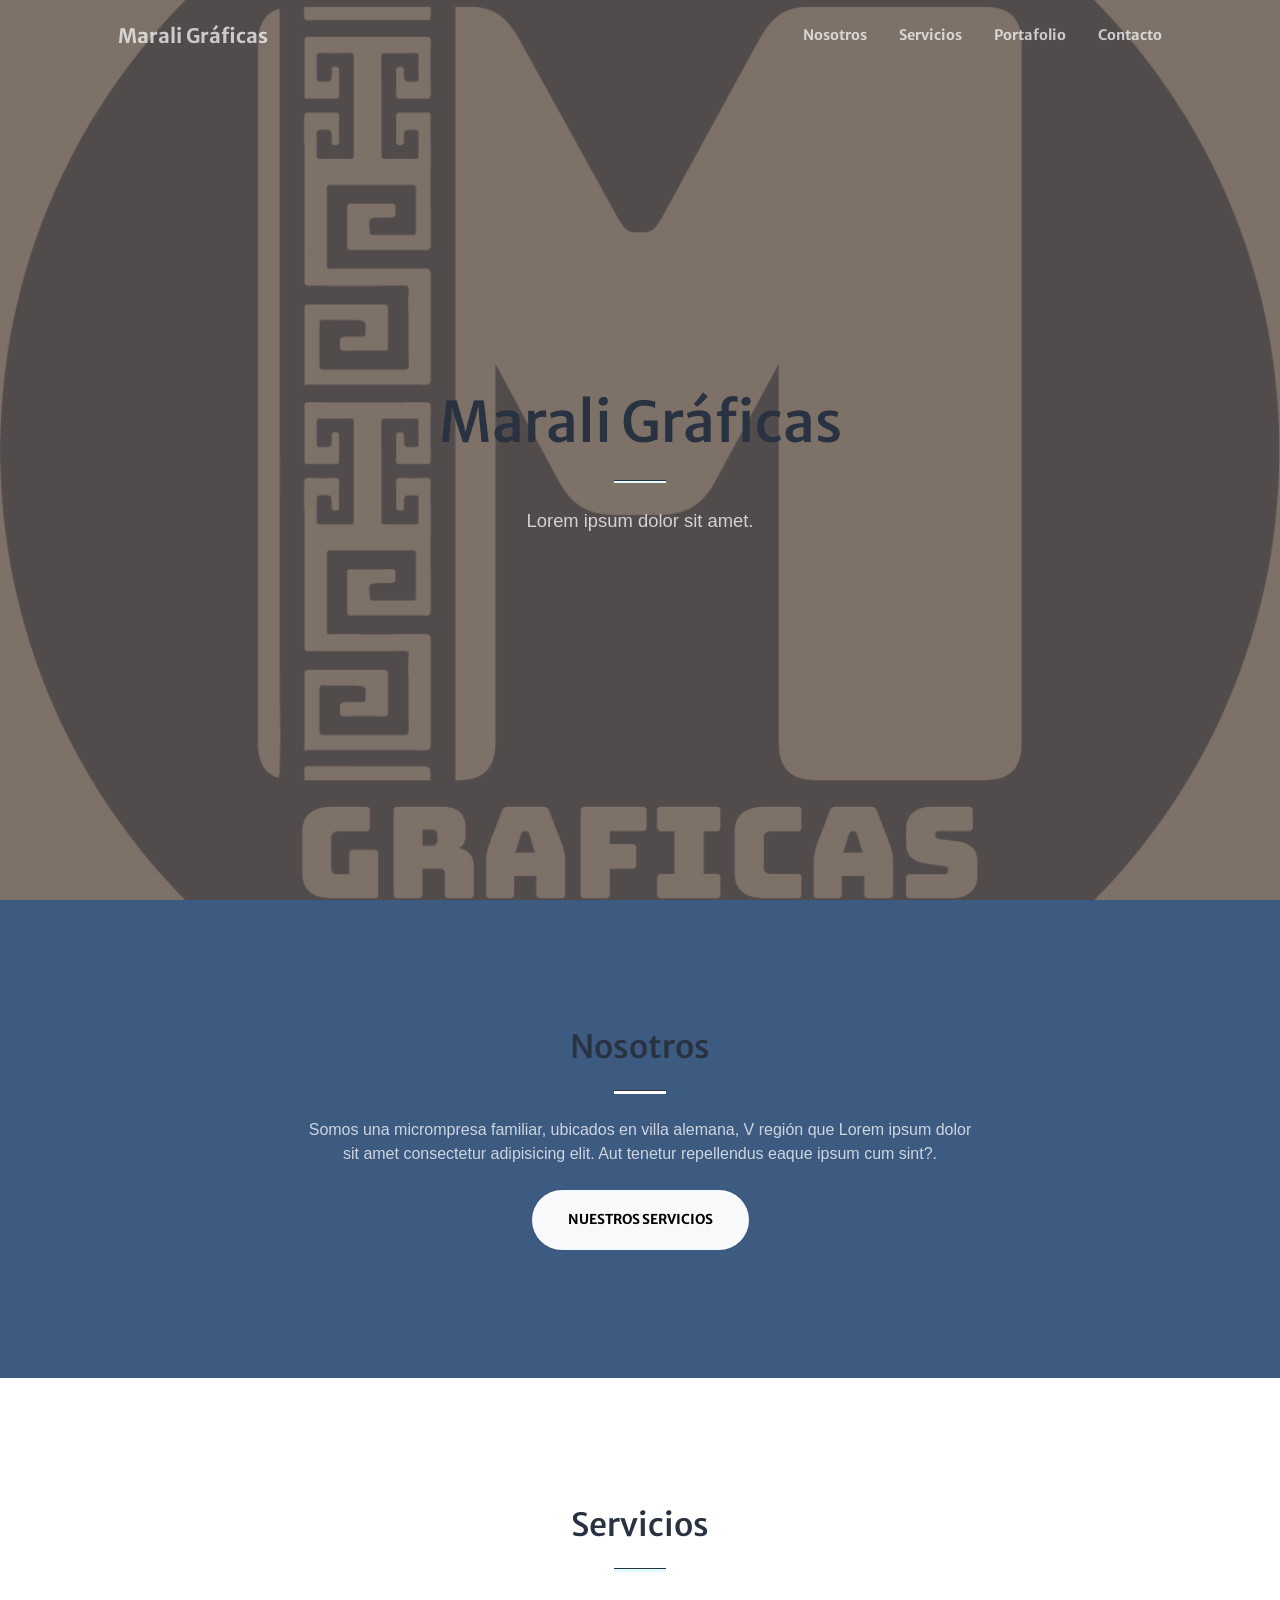
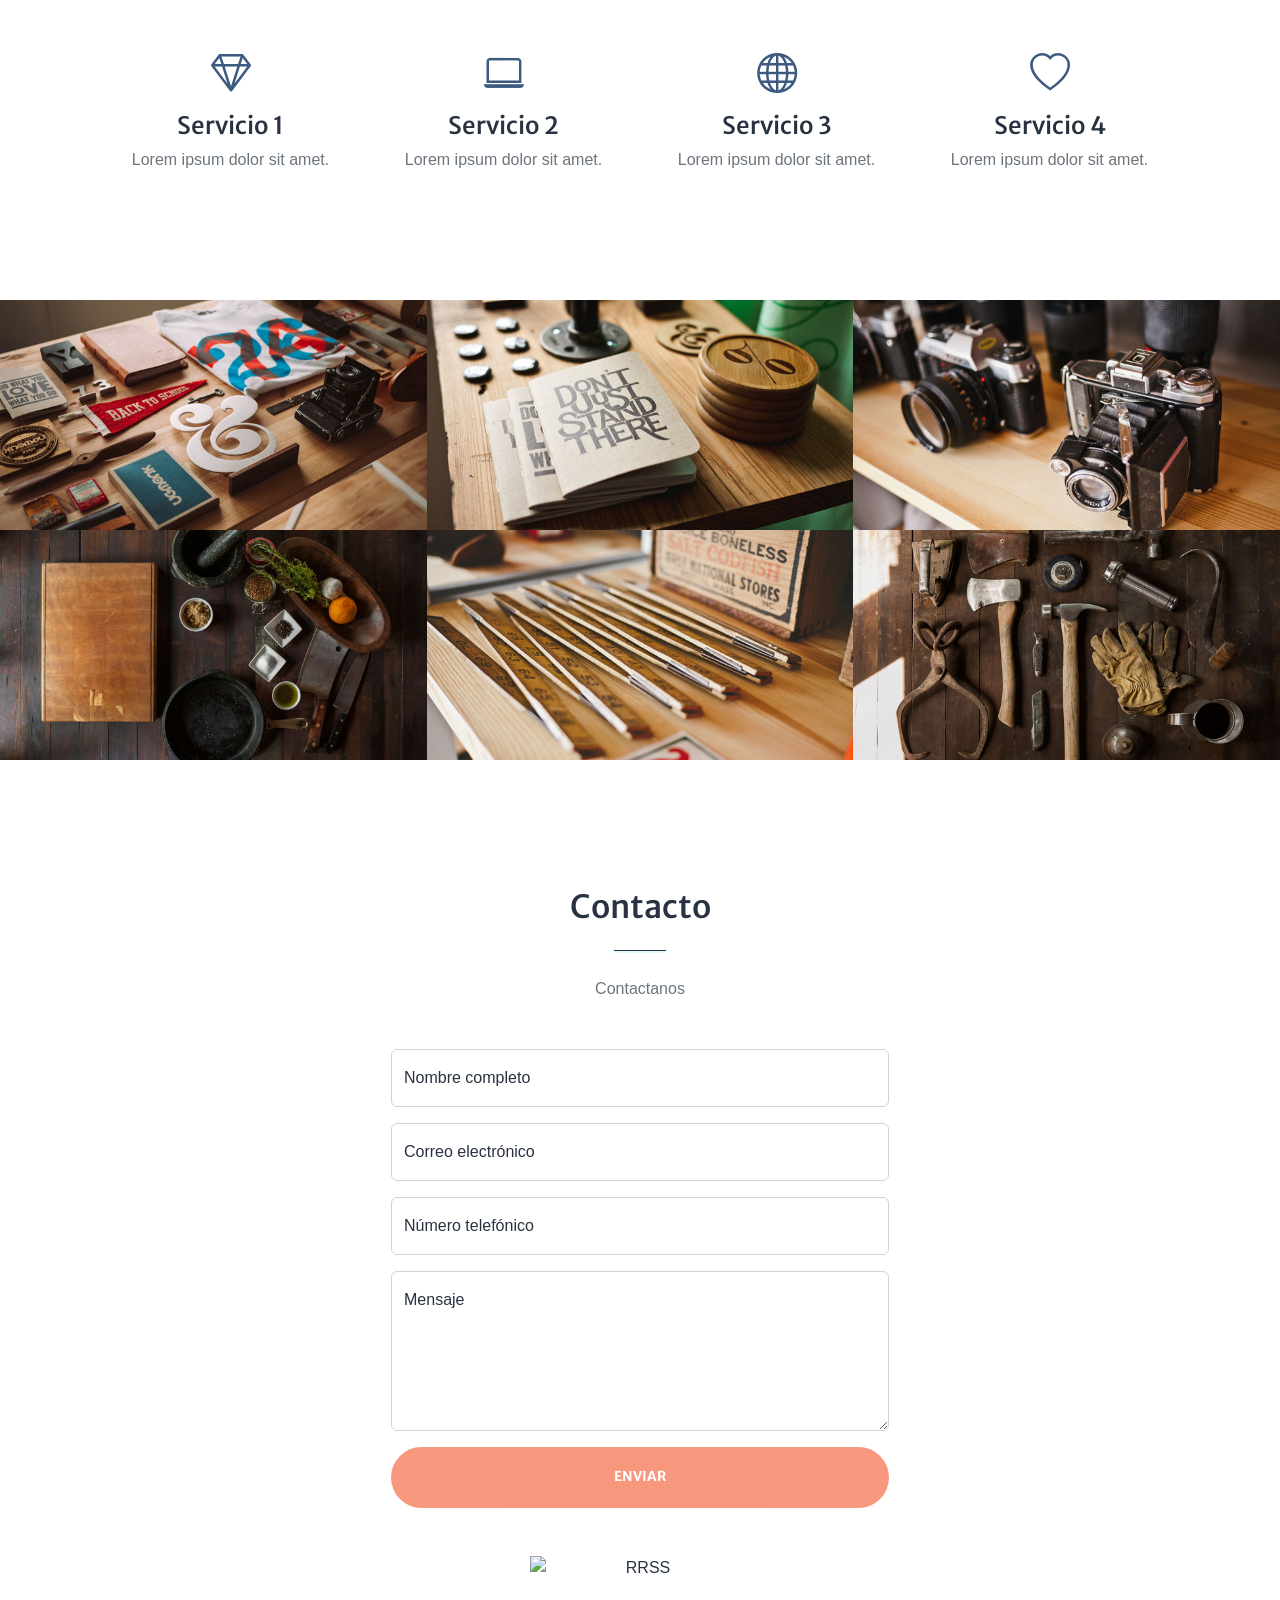
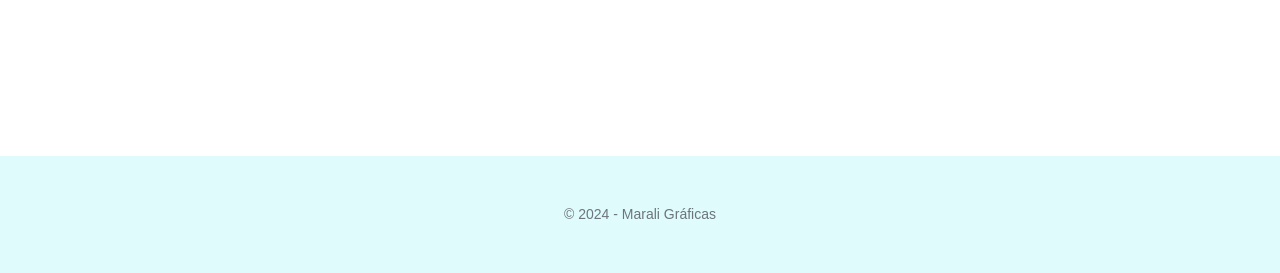
==== index.html @ b1e2e9b9 "init inicial" ====
<!DOCTYPE html>
<html lang="es">
    <head>
        <meta charset="utf-8" />
        <meta name="viewport" content="width=device-width, initial-scale=1, shrink-to-fit=no" />
        <meta name="description" content="" />
        <meta name="author" content="" />
        <title>Marali Gráficas</title>
        <!-- Favicon-->
        <link rel="icon" type="image/x-icon" href="assets/img/favicon.ico" />
        <!-- Bootstrap Icons-->
        <link href="https://cdn.jsdelivr.net/npm/bootstrap-icons@1.5.0/font/bootstrap-icons.css" rel="stylesheet" />
        <!-- Google fonts-->
        <link href="https://fonts.googleapis.com/css?family=Merriweather+Sans:400,700" rel="stylesheet" />
        <link href="https://fonts.googleapis.com/css?family=Merriweather:400,300,300italic,400italic,700,700italic" rel="stylesheet" type="text/css" />
        <!-- SimpleLightbox plugin CSS-->
        <link href="https://cdnjs.cloudflare.com/ajax/libs/SimpleLightbox/2.1.0/simpleLightbox.min.css" rel="stylesheet" />
        <!-- Core theme CSS (includes Bootstrap)-->
        <link href="css/styles.css" rel="stylesheet" />
    </head>

    <body id="page-top">
        <!-- Navigation-->
        <nav class="navbar navbar-expand-lg navbar-light fixed-top py-3" id="mainNav">
            <div class="container px-4 px-lg-5">
                <a class="navbar-brand" href="#page-top">Marali Gráficas</a>
                <button class="navbar-toggler navbar-toggler-right" type="button" data-bs-toggle="collapse" data-bs-target="#navbarResponsive" aria-controls="navbarResponsive" aria-expanded="false" aria-label="Toggle navigation"><span class="navbar-toggler-icon"></span></button>
                <div class="collapse navbar-collapse" id="navbarResponsive">
                    <ul class="navbar-nav ms-auto my-2 my-lg-0">
                        <li class="nav-item"><a class="nav-link" href="#about">Nosotros</a></li>
                        <li class="nav-item"><a class="nav-link" href="#services">Servicios</a></li>
                        <li class="nav-item"><a class="nav-link" href="#portfolio">Portafolio</a></li>
                        <li class="nav-item"><a class="nav-link" href="#contact">Contacto</a></li>
                    </ul>
                </div>
            </div>
        </nav>

        <!-- Masthead-->
        <header class="masthead">
            <div class="container px-4 px-lg-5 h-100">
                <div class="row gx-4 gx-lg-5 h-100 align-items-center justify-content-center text-center">
                    <div class="col-lg-8 align-self-end">
                        <h1 class="text-white font-weight-bold">Marali Gráficas</h1>
                        <hr class="divider" />
                    </div>
                    <div class="col-lg-8 align-self-baseline">
                        <p class="text-white-75 mb-5">Lorem ipsum dolor sit amet.</p>
                    </div>
                </div>
            </div>
        </header>

        <!-- About-->
        <section class="page-section bg-primary" id="about">
            <div class="container px-4 px-lg-5">
                <div class="row gx-4 gx-lg-5 justify-content-center">
                    <div class="col-lg-8 text-center">
                        <h2 class="text-white mt-0">Nosotros</h2>
                        <hr class="divider divider-light" />
                        <p class="text-white-75 mb-4">Somos una micrompresa familiar, ubicados en villa alemana, V región que Lorem ipsum dolor sit amet consectetur adipisicing elit. Aut tenetur repellendus eaque ipsum cum sint?.</p>
                        <a class="btn btn-light btn-xl" href="#services">Nuestros servicios</a>
                    </div>
                </div>
            </div>
        </section>

        <!-- Services-->
        <section class="page-section" id="services">
            <div class="container px-4 px-lg-5">
                <h2 class="text-center mt-0">Servicios</h2>
                <hr class="divider" />
                <div class="row gx-4 gx-lg-5">
                    <div class="col-lg-3 col-md-6 text-center">
                        <div class="mt-5">
                            <div class="mb-2"><i class="bi-gem fs-1 text-primary"></i></div>
                            <h3 class="h4 mb-2">Servicio 1</h3>
                            <p class="text-muted mb-0">Lorem ipsum dolor sit amet.</p>
                        </div>
                    </div>
                    <div class="col-lg-3 col-md-6 text-center">
                        <div class="mt-5">
                            <div class="mb-2"><i class="bi-laptop fs-1 text-primary"></i></div>
                            <h3 class="h4 mb-2">Servicio 2</h3>
                            <p class="text-muted mb-0">Lorem ipsum dolor sit amet.</p>
                        </div>
                    </div>
                    <div class="col-lg-3 col-md-6 text-center">
                        <div class="mt-5">
                            <div class="mb-2"><i class="bi-globe fs-1 text-primary"></i></div>
                            <h3 class="h4 mb-2">Servicio 3</h3>
                            <p class="text-muted mb-0">Lorem ipsum dolor sit amet.</p>
                        </div>
                    </div>
                    <div class="col-lg-3 col-md-6 text-center">
                        <div class="mt-5">
                            <div class="mb-2"><i class="bi-heart fs-1 text-primary"></i></div>
                            <h3 class="h4 mb-2">Servicio 4</h3>
                            <p class="text-muted mb-0">Lorem ipsum dolor sit amet.</p>
                        </div>
                    </div>
                </div>
            </div>
        </section>
        <!-- Portfolio-->
        <div id="portfolio">
            <div class="container-fluid p-0">
                <div class="row g-0">
                    <div class="col-lg-4 col-sm-6">
                        <a class="portfolio-box" href="assets/img/portfolio/fullsize/1.jpg" title="Nombre proyecto">
                            <img class="img-fluid" src="assets/img/portfolio/thumbnails/1.jpg" alt="..." />
                            <div class="portfolio-box-caption">
                                <div class="project-category text-white-50">Estilo o no sé</div>
                                <div class="project-name">Nombre</div>
                            </div>
                        </a>
                    </div>
                    <div class="col-lg-4 col-sm-6">
                        <a class="portfolio-box" href="assets/img/portfolio/fullsize/2.jpg" title="Project Name">
                            <img class="img-fluid" src="assets/img/portfolio/thumbnails/2.jpg" alt="..." />
                            <div class="portfolio-box-caption">
                                <div class="project-category text-white-50">Estilo o no se</div>
                                <div class="project-name">Nombre</div>
                            </div>
                        </a>
                    </div>
                    <div class="col-lg-4 col-sm-6">
                        <a class="portfolio-box" href="assets/img/portfolio/fullsize/3.jpg" title="Project Name">
                            <img class="img-fluid" src="assets/img/portfolio/thumbnails/3.jpg" alt="..." />
                            <div class="portfolio-box-caption">
                                <div class="project-category text-white-50">Estilo o no se</div>
                                <div class="project-name">Nombre</div>
                            </div>
                        </a>
                    </div>
                    <div class="col-lg-4 col-sm-6">
                        <a class="portfolio-box" href="assets/img/portfolio/fullsize/4.jpg" title="Project Name">
                            <img class="img-fluid" src="assets/img/portfolio/thumbnails/4.jpg" alt="..." />
                            <div class="portfolio-box-caption">
                                <div class="project-category text-white-50">Estilo o no se</div>
                                <div class="project-name">Nombre</div>
                            </div>
                        </a>
                    </div>
                    <div class="col-lg-4 col-sm-6">
                        <a class="portfolio-box" href="assets/img/portfolio/fullsize/5.jpg" title="Project Name">
                            <img class="img-fluid" src="assets/img/portfolio/thumbnails/5.jpg" alt="..." />
                            <div class="portfolio-box-caption">
                                <div class="project-category text-white-50">Estilo o no se</div>
                                <div class="project-name">Nombre</div>
                            </div>
                        </a>
                    </div>
                    <div class="col-lg-4 col-sm-6">
                        <a class="portfolio-box" href="assets/img/portfolio/fullsize/6.jpg" title="Project Name">
                            <img class="img-fluid" src="assets/img/portfolio/thumbnails/6.jpg" alt="..." />
                            <div class="portfolio-box-caption p-3">
                                <div class="project-category text-white-50">Estilo o no se</div>
                                <div class="project-name">Nombre</div>
                            </div>
                        </a>
                    </div>
                </div>
            </div>
        </div>
        <!-- Call to action
        <section class="page-section bg-dark text-white">
            <div class="container px-4 px-lg-5 text-center">
                <h2 class="mb-4">Free Download at Start Bootstrap!</h2>
                <a class="btn btn-light btn-xl" href="https://startbootstrap.com/theme/creative/">Download Now!</a>
            </div>
        </section>
        -->
        <!-- Contact-->
        <section class="page-section" id="contact">
            <div class="container px-4 px-lg-5">
                <div class="row gx-4 gx-lg-5 justify-content-center">
                    <div class="col-lg-8 col-xl-6 text-center">
                        <h2 class="mt-0">Contacto</h2>
                        <hr class="divider" />
                        <p class="text-muted mb-5">Contactanos </p>
                    </div>
                </div>
                <div class="row gx-4 gx-lg-5 justify-content-center mb-5">
                    <div class="col-lg-6">
                        <!-- * * * * * * * * * * * * * * *-->
                        <!-- * * SB Forms Contact Form * *-->
                        <!-- * * * * * * * * * * * * * * *-->
                        <!-- This form is pre-integrated with SB Forms.-->
                        <!-- To make this form functional, sign up at-->
                        <!-- https://startbootstrap.com/solution/contact-forms-->
                        <!-- to get an API token!-->
                        <form id="contactForm" data-sb-form-api-token="API_TOKEN">
                            <!-- Name input-->
                            <div class="form-floating mb-3">
                                <input class="form-control" id="name" type="text" placeholder="Ingrese su nombre..." data-sb-validations="required" />
                                <label for="name">Nombre completo</label>
                                <div class="invalid-feedback" data-sb-feedback="name:required">Debe proveer un nombre de contacto</div>
                            </div>
                            <!-- Email address input-->
                            <div class="form-floating mb-3">
                                <input class="form-control" id="email" type="email" placeholder="nombre@ejemplo.com" data-sb-validations="required,email" />
                                <label for="email">Correo electrónico</label>
                                <div class="invalid-feedback" data-sb-feedback="email:required">Debe ingresar un correo electrónico de contacto</div>
                                <div class="invalid-feedback" data-sb-feedback="email:email">Correo electrónico no válido</div>
                            </div>
                            <!-- Phone number input-->
                            <div class="form-floating mb-3">
                                <input class="form-control" id="phone" type="tel" placeholder="+56 9 1234 5678" data-sb-validations="required" />
                                <label for="phone">Número telefónico</label>
                                <div class="invalid-feedback" data-sb-feedback="phone:required">Debe ingresar un número de contacto</div>
                            </div>
                            <!-- Message input-->
                            <div class="form-floating mb-3">
                                <textarea class="form-control" id="message" type="text" placeholder="Escriba su mensaje aquí" style="height: 10rem" data-sb-validations="required"></textarea>
                                <label for="message">Mensaje</label>
                                <div class="invalid-feedback" data-sb-feedback="message:required">Debe ingresar un mensaje</div>
                            </div>
                            <!-- Submit success message-->
                            <!---->
                            <!-- This is what your users will see when the form-->
                            <!-- has successfully submitted-->
                            <div class="d-none" id="submitSuccessMessage">
                                <div class="text-center mb-3">
                                    <div class="fw-bolder">Formulario enviado correctamente, nos pondremos en contacto a la brevedad</div>
                                    <br />
                                    <a href="https://startbootstrap.com/solution/contact-forms">https://startbootstrap.com/solution/contact-forms</a>
                                </div>
                            </div>
                            <!-- Submit error message-->
                            <!---->
                            <!-- This is what your users will see when there is-->
                            <!-- an error submitting the form-->
                            <div class="d-none" id="submitErrorMessage"><div class="text-center text-danger mb-3">Ha ocurrido un error</div></div>
                            <!-- Submit Button-->
                            <div class="d-grid"><button class="btn btn-primary btn-xl disabled" id="submitButton" type="submit">Enviar</button></div>
                        </form>
                    </div>
                </div>
                <div class="row gx-4 gx-lg-5 justify-content-center">
                    <div class="col-lg-4 text-center mb-5 mb-lg-5">
                        <div class="row px-4 px-lg-5"><img src="assets/RRSS.png" alt="RRSS"></div>
                    </div>
                </div>
            </div>
        </section>
        <!-- Footer-->
        <footer class="bg-light py-5">
            <div class="container px-4 px-lg-5"><div class="small text-center text-muted">&copy; 2024 - Marali Gráficas</div></div>
        </footer>
        <!-- Bootstrap core JS-->
        <script src="https://cdn.jsdelivr.net/npm/bootstrap@5.2.3/dist/js/bootstrap.bundle.min.js"></script>
        <!-- SimpleLightbox plugin JS-->
        <script src="https://cdnjs.cloudflare.com/ajax/libs/SimpleLightbox/2.1.0/simpleLightbox.min.js"></script>
        <!-- Core theme JS-->
        <script src="js/scripts.js"></script>
        <!-- * * * * * * * * * * * * * * * * * * * * * * * * * * * * * * * * * * * * * * * *-->
        <!-- * *                               SB Forms JS                               * *-->
        <!-- * * Activate your form at https://startbootstrap.com/solution/contact-forms * *-->
        <!-- * * * * * * * * * * * * * * * * * * * * * * * * * * * * * * * * * * * * * * * *-->
        <script src="https://cdn.startbootstrap.com/sb-forms-latest.js"></script>
    </body>
</html>
---- css/styles.css ----
@charset "UTF-8";
@font-face {
  font-family: 'Montserrat Bold';
  src: url('../assets/fonts/Montserrat-Bold.woff') format('woff');
  font-weight: bold;
  font-style: normal;
}

@font-face {
  font-family: 'Bungee Regular';
  src: url('../assets/fonts/Bungee-Regular.ttf') format('ttf');
  font-weight: normal;
  font-style: normal;
}

@font-face {
  font-family: 'Overgrow demo';
  src: url('../assets/fonts/Overgrow-Demo.otf') format('otf');
  font-weight: normal;
  font-style: normal;
}

:root {
  /* Actualización de la paleta principal usando los colores de la imagen */
  --bs-primary: #3d5a80;
  --bs-secondary: #98c1d9;
  --bs-info: #e0fbfc;
  --bs-warning: #ee6c4d;
  --bs-dark: #293241;
  
  /* Colores complementarios mantenidos pero ajustados */
  --bs-blue: #3d5a80;
  --bs-indigo: #293241;
  --bs-purple: #3d5a80;
  --bs-pink: #ee6c4d;
  --bs-red: #ee6c4d;
  --bs-orange: #ee6c4d;
  --bs-yellow: #ee6c4d;
  --bs-green: #3d5a80;
  --bs-teal: #98c1d9;
  --bs-cyan: #e0fbfc;
  
  /* Colores base */
  --bs-black: #000;
  --bs-white: #fff;
  
  /* Escala de grises ajustada para combinar con la nueva paleta */
  --bs-gray: #98c1d9;
  --bs-gray-dark: #293241;
  --bs-gray-100: #f8f9fa;
  --bs-gray-200: #e0fbfc;
  --bs-gray-300: #98c1d9;
  --bs-gray-400: #98c1d9;
  --bs-gray-500: #3d5a80;
  --bs-gray-600: #3d5a80;
  --bs-gray-700: #293241;
  --bs-gray-800: #293241;
  --bs-gray-900: #293241;
  
  /* Valores RGB */
  --bs-primary-rgb: 61, 90, 128;    /* #3d5a80 */
  --bs-secondary-rgb: 152, 193, 217; /* #98c1d9 */
  --bs-success-rgb: 61, 90, 128;     /* #3d5a80 */
  --bs-info-rgb: 224, 251, 252;      /* #e0fbfc */
  --bs-warning-rgb: 238, 108, 77;    /* #ee6c4d */
  --bs-danger-rgb: 238, 108, 77;     /* #ee6c4d */
  --bs-light-rgb: 224, 251, 252;     /* #e0fbfc */
  --bs-dark-rgb: 41, 50, 65;         /* #293241 */
  
  /* Actualización de fuentes */
  --bs-font-sans-serif: "Montserrat Bold", -apple-system, BlinkMacSystemFont, "Segoe UI", Roboto, "Helvetica Neue", Arial, sans-serif;
  --bs-font-monospace: "Montserrat Bold", SFMono-Regular, Menlo, Monaco, Consolas, "Liberation Mono", "Courier New", monospace;
  
  /* Font family para el body */
  --bs-body-font-family: "Overgrow demo", -apple-system, BlinkMacSystemFont, "Segoe UI", Roboto, "Helvetica Neue", Arial, sans-serif;
  
  /* Otros valores */
  --bs-gradient: linear-gradient(180deg, rgba(255, 255, 255, 0.15), rgba(255, 255, 255, 0));
  --bs-body-font-size: 1rem;
  --bs-body-font-weight: 400;
  --bs-body-line-height: 1.5;
  --bs-body-color: #293241;
  --bs-body-bg: #fff;
  
  /* Bordes */
  --bs-border-width: 1px;
  --bs-border-style: solid;
  --bs-border-color: #98c1d9;
  --bs-border-color-translucent: rgba(41, 50, 65, 0.175);
  
  /* Enlaces */
  --bs-link-color: #ee6c4d;
  --bs-link-hover-color: #3d5a80;
  
  /* Otros */
  --bs-code-color: #ee6c4d;
  --bs-highlight-bg: #e0fbfc;
}

*,
*::before,
*::after {
  box-sizing: border-box;
}

@media (prefers-reduced-motion: no-preference) {
  :root {
    scroll-behavior: smooth;
  }
}

body {
  margin: 0;
  font-family: var(--bs-body-font-family);
  font-size: var(--bs-body-font-size);
  font-weight: var(--bs-body-font-weight);
  line-height: var(--bs-body-line-height);
  color: var(--bs-body-color);
  text-align: var(--bs-body-text-align);
  background-color: var(--bs-body-bg);
  -webkit-text-size-adjust: 100%;
  -webkit-tap-highlight-color: rgba(0, 0, 0, 0);
}

hr {
  margin: 1rem 0;
  color: inherit;
  border: 0;
  border-top: 1px solid;
  opacity: 0.25;
}

h6, .h6, h5, .h5, h4, .h4, h3, .h3, h2, .h2, h1, .h1 {
  margin-top: 0;
  margin-bottom: 0.5rem;
  font-family: "Merriweather Sans", -apple-system, BlinkMacSystemFont, "Segoe UI", Roboto, "Helvetica Neue", Arial, "Noto Sans", sans-serif, "Apple Color Emoji", "Segoe UI Emoji", "Segoe UI Symbol", "Noto Color Emoji";
  font-weight: 500;
  line-height: 1.2;
}

h1, .h1 {
  font-size: calc(1.375rem + 1.5vw);
}
@media (min-width: 1200px) {
  h1, .h1 {
    font-size: 2.5rem;
  }
}

h2, .h2 {
  font-size: calc(1.325rem + 0.9vw);
}
@media (min-width: 1200px) {
  h2, .h2 {
    font-size: 2rem;
  }
}

h3, .h3 {
  font-size: calc(1.3rem + 0.6vw);
}
@media (min-width: 1200px) {
  h3, .h3 {
    font-size: 1.75rem;
  }
}

h4, .h4 {
  font-size: calc(1.275rem + 0.3vw);
}
@media (min-width: 1200px) {
  h4, .h4 {
    font-size: 1.5rem;
  }
}

h5, .h5 {
  font-size: 1.25rem;
}

h6, .h6 {
  font-size: 1rem;
}

p {
  margin-top: 0;
  margin-bottom: 1rem;
}

abbr[title] {
  -webkit-text-decoration: underline dotted;
          text-decoration: underline dotted;
  cursor: help;
  -webkit-text-decoration-skip-ink: none;
          text-decoration-skip-ink: none;
}

address {
  margin-bottom: 1rem;
  font-style: normal;
  line-height: inherit;
}

ol,
ul {
  padding-left: 2rem;
}

ol,
ul,
dl {
  margin-top: 0;
  margin-bottom: 1rem;
}

ol ol,
ul ul,
ol ul,
ul ol {
  margin-bottom: 0;
}

dt {
  font-weight: 700;
}

dd {
  margin-bottom: 0.5rem;
  margin-left: 0;
}

blockquote {
  margin: 0 0 1rem;
}

b,
strong {
  font-weight: bolder;
}

small, .small {
  font-size: 0.875em;
}

mark, .mark {
  padding: 0.1875em;
  background-color: var(--bs-highlight-bg);
}

sub,
sup {
  position: relative;
  font-size: 0.75em;
  line-height: 0;
  vertical-align: baseline;
}

sub {
  bottom: -0.25em;
}

sup {
  top: -0.5em;
}

a {
  color: var(--bs-link-color);
  text-decoration: underline;
}
a:hover {
  color: var(--bs-link-hover-color);
}

a:not([href]):not([class]), a:not([href]):not([class]):hover {
  color: inherit;
  text-decoration: none;
}

pre,
code,
kbd,
samp {
  font-family: var(--bs-font-monospace);
  font-size: 1em;
}

pre {
  display: block;
  margin-top: 0;
  margin-bottom: 1rem;
  overflow: auto;
  font-size: 0.875em;
}
pre code {
  font-size: inherit;
  color: inherit;
  word-break: normal;
}

code {
  font-size: 0.875em;
  color: var(--bs-code-color);
  word-wrap: break-word;
}
a > code {
  color: inherit;
}

kbd {
  padding: 0.1875rem 0.375rem;
  font-size: 0.875em;
  color: var(--bs-body-bg);
  background-color: var(--bs-body-color);
  border-radius: 0.25rem;
}
kbd kbd {
  padding: 0;
  font-size: 1em;
}

figure {
  margin: 0 0 1rem;
}

img,
svg {
  vertical-align: middle;
}

table {
  caption-side: bottom;
  border-collapse: collapse;
}

caption {
  padding-top: 0.5rem;
  padding-bottom: 0.5rem;
  color: #6c757d;
  text-align: left;
}

th {
  text-align: inherit;
  text-align: -webkit-match-parent;
}

thead,
tbody,
tfoot,
tr,
td,
th {
  border-color: inherit;
  border-style: solid;
  border-width: 0;
}

label {
  display: inline-block;
}

button {
  border-radius: 0;
}

button:focus:not(:focus-visible) {
  outline: 0;
}

input,
button,
select,
optgroup,
textarea {
  margin: 0;
  font-family: inherit;
  font-size: inherit;
  line-height: inherit;
}

button,
select {
  text-transform: none;
}

[role=button] {
  cursor: pointer;
}

select {
  word-wrap: normal;
}
select:disabled {
  opacity: 1;
}

[list]:not([type=date]):not([type=datetime-local]):not([type=month]):not([type=week]):not([type=time])::-webkit-calendar-picker-indicator {
  display: none !important;
}

button,
[type=button],
[type=reset],
[type=submit] {
  -webkit-appearance: button;
}
button:not(:disabled),
[type=button]:not(:disabled),
[type=reset]:not(:disabled),
[type=submit]:not(:disabled) {
  cursor: pointer;
}

::-moz-focus-inner {
  padding: 0;
  border-style: none;
}

textarea {
  resize: vertical;
}

fieldset {
  min-width: 0;
  padding: 0;
  margin: 0;
  border: 0;
}

legend {
  float: left;
  width: 100%;
  padding: 0;
  margin-bottom: 0.5rem;
  font-size: calc(1.275rem + 0.3vw);
  line-height: inherit;
}
@media (min-width: 1200px) {
  legend {
    font-size: 1.5rem;
  }
}
legend + * {
  clear: left;
}

::-webkit-datetime-edit-fields-wrapper,
::-webkit-datetime-edit-text,
::-webkit-datetime-edit-minute,
::-webkit-datetime-edit-hour-field,
::-webkit-datetime-edit-day-field,
::-webkit-datetime-edit-month-field,
::-webkit-datetime-edit-year-field {
  padding: 0;
}

::-webkit-inner-spin-button {
  height: auto;
}

[type=search] {
  outline-offset: -2px;
  -webkit-appearance: textfield;
}

::-webkit-search-decoration {
  -webkit-appearance: none;
}

::-webkit-color-swatch-wrapper {
  padding: 0;
}

::file-selector-button {
  font: inherit;
  -webkit-appearance: button;
}

output {
  display: inline-block;
}

iframe {
  border: 0;
}

summary {
  display: list-item;
  cursor: pointer;
}

progress {
  vertical-align: baseline;
}

[hidden] {
  display: none !important;
}

.lead {
  font-size: 1.25rem;
  font-weight: 300;
}

.display-1 {
  font-size: calc(1.625rem + 4.5vw);
  font-weight: 300;
  line-height: 1.2;
}
@media (min-width: 1200px) {
  .display-1 {
    font-size: 5rem;
  }
}

.display-2 {
  font-size: calc(1.575rem + 3.9vw);
  font-weight: 300;
  line-height: 1.2;
}
@media (min-width: 1200px) {
  .display-2 {
    font-size: 4.5rem;
  }
}

.display-3 {
  font-size: calc(1.525rem + 3.3vw);
  font-weight: 300;
  line-height: 1.2;
}
@media (min-width: 1200px) {
  .display-3 {
    font-size: 4rem;
  }
}

.display-4 {
  font-size: calc(1.475rem + 2.7vw);
  font-weight: 300;
  line-height: 1.2;
}
@media (min-width: 1200px) {
  .display-4 {
    font-size: 3.5rem;
  }
}

.display-5 {
  font-size: calc(1.425rem + 2.1vw);
  font-weight: 300;
  line-height: 1.2;
}
@media (min-width: 1200px) {
  .display-5 {
    font-size: 3rem;
  }
}

.display-6 {
  font-size: calc(1.375rem + 1.5vw);
  font-weight: 300;
  line-height: 1.2;
}
@media (min-width: 1200px) {
  .display-6 {
    font-size: 2.5rem;
  }
}

.list-unstyled {
  padding-left: 0;
  list-style: none;
}

.list-inline {
  padding-left: 0;
  list-style: none;
}

.list-inline-item {
  display: inline-block;
}
.list-inline-item:not(:last-child) {
  margin-right: 0.5rem;
}

.initialism {
  font-size: 0.875em;
  text-transform: uppercase;
}

.blockquote {
  margin-bottom: 1rem;
  font-size: 1.25rem;
}
.blockquote > :last-child {
  margin-bottom: 0;
}

.blockquote-footer {
  margin-top: -1rem;
  margin-bottom: 1rem;
  font-size: 0.875em;
  color: #6c757d;
}
.blockquote-footer::before {
  content: "— ";
}

.img-fluid {
  max-width: 100%;
  height: auto;
}

.img-thumbnail {
  padding: 0.25rem;
  background-color: #fff;
  border: 1px solid var(--bs-border-color);
  border-radius: 0.375rem;
  max-width: 100%;
  height: auto;
}

.figure {
  display: inline-block;
}

.figure-img {
  margin-bottom: 0.5rem;
  line-height: 1;
}

.figure-caption {
  font-size: 0.875em;
  color: #6c757d;
}

.container,
.container-fluid,
.container-xxl,
.container-xl,
.container-lg,
.container-md,
.container-sm {
  --bs-gutter-x: 1.5rem;
  --bs-gutter-y: 0;
  width: 100%;
  padding-right: calc(var(--bs-gutter-x) * 0.5);
  padding-left: calc(var(--bs-gutter-x) * 0.5);
  margin-right: auto;
  margin-left: auto;
}

@media (min-width: 576px) {
  .container-sm, .container {
    max-width: 540px;
  }
}
@media (min-width: 768px) {
  .container-md, .container-sm, .container {
    max-width: 720px;
  }
}
@media (min-width: 992px) {
  .container-lg, .container-md, .container-sm, .container {
    max-width: 960px;
  }
}
@media (min-width: 1200px) {
  .container-xl, .container-lg, .container-md, .container-sm, .container {
    max-width: 1140px;
  }
}
@media (min-width: 1400px) {
  .container-xxl, .container-xl, .container-lg, .container-md, .container-sm, .container {
    max-width: 1320px;
  }
}
.row {
  --bs-gutter-x: 1.5rem;
  --bs-gutter-y: 0;
  display: flex;
  flex-wrap: wrap;
  margin-top: calc(-1 * var(--bs-gutter-y));
  margin-right: calc(-0.5 * var(--bs-gutter-x));
  margin-left: calc(-0.5 * var(--bs-gutter-x));
}
.row > * {
  flex-shrink: 0;
  width: 100%;
  max-width: 100%;
  padding-right: calc(var(--bs-gutter-x) * 0.5);
  padding-left: calc(var(--bs-gutter-x) * 0.5);
  margin-top: var(--bs-gutter-y);
}

.col {
  flex: 1 0 0%;
}

.row-cols-auto > * {
  flex: 0 0 auto;
  width: auto;
}

.row-cols-1 > * {
  flex: 0 0 auto;
  width: 100%;
}

.row-cols-2 > * {
  flex: 0 0 auto;
  width: 50%;
}

.row-cols-3 > * {
  flex: 0 0 auto;
  width: 33.3333333333%;
}

.row-cols-4 > * {
  flex: 0 0 auto;
  width: 25%;
}

.row-cols-5 > * {
  flex: 0 0 auto;
  width: 20%;
}

.row-cols-6 > * {
  flex: 0 0 auto;
  width: 16.6666666667%;
}

.col-auto {
  flex: 0 0 auto;
  width: auto;
}

.col-1 {
  flex: 0 0 auto;
  width: 8.33333333%;
}

.col-2 {
  flex: 0 0 auto;
  width: 16.66666667%;
}

.col-3 {
  flex: 0 0 auto;
  width: 25%;
}

.col-4 {
  flex: 0 0 auto;
  width: 33.33333333%;
}

.col-5 {
  flex: 0 0 auto;
  width: 41.66666667%;
}

.col-6 {
  flex: 0 0 auto;
  width: 50%;
}

.col-7 {
  flex: 0 0 auto;
  width: 58.33333333%;
}

.col-8 {
  flex: 0 0 auto;
  width: 66.66666667%;
}

.col-9 {
  flex: 0 0 auto;
  width: 75%;
}

.col-10 {
  flex: 0 0 auto;
  width: 83.33333333%;
}

.col-11 {
  flex: 0 0 auto;
  width: 91.66666667%;
}

.col-12 {
  flex: 0 0 auto;
  width: 100%;
}

.offset-1 {
  margin-left: 8.33333333%;
}

.offset-2 {
  margin-left: 16.66666667%;
}

.offset-3 {
  margin-left: 25%;
}

.offset-4 {
  margin-left: 33.33333333%;
}

.offset-5 {
  margin-left: 41.66666667%;
}

.offset-6 {
  margin-left: 50%;
}

.offset-7 {
  margin-left: 58.33333333%;
}

.offset-8 {
  margin-left: 66.66666667%;
}

.offset-9 {
  margin-left: 75%;
}

.offset-10 {
  margin-left: 83.33333333%;
}

.offset-11 {
  margin-left: 91.66666667%;
}

.g-0,
.gx-0 {
  --bs-gutter-x: 0;
}

.g-0,
.gy-0 {
  --bs-gutter-y: 0;
}

.g-1,
.gx-1 {
  --bs-gutter-x: 0.25rem;
}

.g-1,
.gy-1 {
  --bs-gutter-y: 0.25rem;
}

.g-2,
.gx-2 {
  --bs-gutter-x: 0.5rem;
}

.g-2,
.gy-2 {
  --bs-gutter-y: 0.5rem;
}

.g-3,
.gx-3 {
  --bs-gutter-x: 1rem;
}

.g-3,
.gy-3 {
  --bs-gutter-y: 1rem;
}

.g-4,
.gx-4 {
  --bs-gutter-x: 1.5rem;
}

.g-4,
.gy-4 {
  --bs-gutter-y: 1.5rem;
}

.g-5,
.gx-5 {
  --bs-gutter-x: 3rem;
}

.g-5,
.gy-5 {
  --bs-gutter-y: 3rem;
}

@media (min-width: 576px) {
  .col-sm {
    flex: 1 0 0%;
  }
  .row-cols-sm-auto > * {
    flex: 0 0 auto;
    width: auto;
  }
  .row-cols-sm-1 > * {
    flex: 0 0 auto;
    width: 100%;
  }
  .row-cols-sm-2 > * {
    flex: 0 0 auto;
    width: 50%;
  }
  .row-cols-sm-3 > * {
    flex: 0 0 auto;
    width: 33.3333333333%;
  }
  .row-cols-sm-4 > * {
    flex: 0 0 auto;
    width: 25%;
  }
  .row-cols-sm-5 > * {
    flex: 0 0 auto;
    width: 20%;
  }
  .row-cols-sm-6 > * {
    flex: 0 0 auto;
    width: 16.6666666667%;
  }
  .col-sm-auto {
    flex: 0 0 auto;
    width: auto;
  }
  .col-sm-1 {
    flex: 0 0 auto;
    width: 8.33333333%;
  }
  .col-sm-2 {
    flex: 0 0 auto;
    width: 16.66666667%;
  }
  .col-sm-3 {
    flex: 0 0 auto;
    width: 25%;
  }
  .col-sm-4 {
    flex: 0 0 auto;
    width: 33.33333333%;
  }
  .col-sm-5 {
    flex: 0 0 auto;
    width: 41.66666667%;
  }
  .col-sm-6 {
    flex: 0 0 auto;
    width: 50%;
  }
  .col-sm-7 {
    flex: 0 0 auto;
    width: 58.33333333%;
  }
  .col-sm-8 {
    flex: 0 0 auto;
    width: 66.66666667%;
  }
  .col-sm-9 {
    flex: 0 0 auto;
    width: 75%;
  }
  .col-sm-10 {
    flex: 0 0 auto;
    width: 83.33333333%;
  }
  .col-sm-11 {
    flex: 0 0 auto;
    width: 91.66666667%;
  }
  .col-sm-12 {
    flex: 0 0 auto;
    width: 100%;
  }
  .offset-sm-0 {
    margin-left: 0;
  }
  .offset-sm-1 {
    margin-left: 8.33333333%;
  }
  .offset-sm-2 {
    margin-left: 16.66666667%;
  }
  .offset-sm-3 {
    margin-left: 25%;
  }
  .offset-sm-4 {
    margin-left: 33.33333333%;
  }
  .offset-sm-5 {
    margin-left: 41.66666667%;
  }
  .offset-sm-6 {
    margin-left: 50%;
  }
  .offset-sm-7 {
    margin-left: 58.33333333%;
  }
  .offset-sm-8 {
    margin-left: 66.66666667%;
  }
  .offset-sm-9 {
    margin-left: 75%;
  }
  .offset-sm-10 {
    margin-left: 83.33333333%;
  }
  .offset-sm-11 {
    margin-left: 91.66666667%;
  }
  .g-sm-0,
  .gx-sm-0 {
    --bs-gutter-x: 0;
  }
  .g-sm-0,
  .gy-sm-0 {
    --bs-gutter-y: 0;
  }
  .g-sm-1,
  .gx-sm-1 {
    --bs-gutter-x: 0.25rem;
  }
  .g-sm-1,
  .gy-sm-1 {
    --bs-gutter-y: 0.25rem;
  }
  .g-sm-2,
  .gx-sm-2 {
    --bs-gutter-x: 0.5rem;
  }
  .g-sm-2,
  .gy-sm-2 {
    --bs-gutter-y: 0.5rem;
  }
  .g-sm-3,
  .gx-sm-3 {
    --bs-gutter-x: 1rem;
  }
  .g-sm-3,
  .gy-sm-3 {
    --bs-gutter-y: 1rem;
  }
  .g-sm-4,
  .gx-sm-4 {
    --bs-gutter-x: 1.5rem;
  }
  .g-sm-4,
  .gy-sm-4 {
    --bs-gutter-y: 1.5rem;
  }
  .g-sm-5,
  .gx-sm-5 {
    --bs-gutter-x: 3rem;
  }
  .g-sm-5,
  .gy-sm-5 {
    --bs-gutter-y: 3rem;
  }
}
@media (min-width: 768px) {
  .col-md {
    flex: 1 0 0%;
  }
  .row-cols-md-auto > * {
    flex: 0 0 auto;
    width: auto;
  }
  .row-cols-md-1 > * {
    flex: 0 0 auto;
    width: 100%;
  }
  .row-cols-md-2 > * {
    flex: 0 0 auto;
    width: 50%;
  }
  .row-cols-md-3 > * {
    flex: 0 0 auto;
    width: 33.3333333333%;
  }
  .row-cols-md-4 > * {
    flex: 0 0 auto;
    width: 25%;
  }
  .row-cols-md-5 > * {
    flex: 0 0 auto;
    width: 20%;
  }
  .row-cols-md-6 > * {
    flex: 0 0 auto;
    width: 16.6666666667%;
  }
  .col-md-auto {
    flex: 0 0 auto;
    width: auto;
  }
  .col-md-1 {
    flex: 0 0 auto;
    width: 8.33333333%;
  }
  .col-md-2 {
    flex: 0 0 auto;
    width: 16.66666667%;
  }
  .col-md-3 {
    flex: 0 0 auto;
    width: 25%;
  }
  .col-md-4 {
    flex: 0 0 auto;
    width: 33.33333333%;
  }
  .col-md-5 {
    flex: 0 0 auto;
    width: 41.66666667%;
  }
  .col-md-6 {
    flex: 0 0 auto;
    width: 50%;
  }
  .col-md-7 {
    flex: 0 0 auto;
    width: 58.33333333%;
  }
  .col-md-8 {
    flex: 0 0 auto;
    width: 66.66666667%;
  }
  .col-md-9 {
    flex: 0 0 auto;
    width: 75%;
  }
  .col-md-10 {
    flex: 0 0 auto;
    width: 83.33333333%;
  }
  .col-md-11 {
    flex: 0 0 auto;
    width: 91.66666667%;
  }
  .col-md-12 {
    flex: 0 0 auto;
    width: 100%;
  }
  .offset-md-0 {
    margin-left: 0;
  }
  .offset-md-1 {
    margin-left: 8.33333333%;
  }
  .offset-md-2 {
    margin-left: 16.66666667%;
  }
  .offset-md-3 {
    margin-left: 25%;
  }
  .offset-md-4 {
    margin-left: 33.33333333%;
  }
  .offset-md-5 {
    margin-left: 41.66666667%;
  }
  .offset-md-6 {
    margin-left: 50%;
  }
  .offset-md-7 {
    margin-left: 58.33333333%;
  }
  .offset-md-8 {
    margin-left: 66.66666667%;
  }
  .offset-md-9 {
    margin-left: 75%;
  }
  .offset-md-10 {
    margin-left: 83.33333333%;
  }
  .offset-md-11 {
    margin-left: 91.66666667%;
  }
  .g-md-0,
  .gx-md-0 {
    --bs-gutter-x: 0;
  }
  .g-md-0,
  .gy-md-0 {
    --bs-gutter-y: 0;
  }
  .g-md-1,
  .gx-md-1 {
    --bs-gutter-x: 0.25rem;
  }
  .g-md-1,
  .gy-md-1 {
    --bs-gutter-y: 0.25rem;
  }
  .g-md-2,
  .gx-md-2 {
    --bs-gutter-x: 0.5rem;
  }
  .g-md-2,
  .gy-md-2 {
    --bs-gutter-y: 0.5rem;
  }
  .g-md-3,
  .gx-md-3 {
    --bs-gutter-x: 1rem;
  }
  .g-md-3,
  .gy-md-3 {
    --bs-gutter-y: 1rem;
  }
  .g-md-4,
  .gx-md-4 {
    --bs-gutter-x: 1.5rem;
  }
  .g-md-4,
  .gy-md-4 {
    --bs-gutter-y: 1.5rem;
  }
  .g-md-5,
  .gx-md-5 {
    --bs-gutter-x: 3rem;
  }
  .g-md-5,
  .gy-md-5 {
    --bs-gutter-y: 3rem;
  }
}
@media (min-width: 992px) {
  .col-lg {
    flex: 1 0 0%;
  }
  .row-cols-lg-auto > * {
    flex: 0 0 auto;
    width: auto;
  }
  .row-cols-lg-1 > * {
    flex: 0 0 auto;
    width: 100%;
  }
  .row-cols-lg-2 > * {
    flex: 0 0 auto;
    width: 50%;
  }
  .row-cols-lg-3 > * {
    flex: 0 0 auto;
    width: 33.3333333333%;
  }
  .row-cols-lg-4 > * {
    flex: 0 0 auto;
    width: 25%;
  }
  .row-cols-lg-5 > * {
    flex: 0 0 auto;
    width: 20%;
  }
  .row-cols-lg-6 > * {
    flex: 0 0 auto;
    width: 16.6666666667%;
  }
  .col-lg-auto {
    flex: 0 0 auto;
    width: auto;
  }
  .col-lg-1 {
    flex: 0 0 auto;
    width: 8.33333333%;
  }
  .col-lg-2 {
    flex: 0 0 auto;
    width: 16.66666667%;
  }
  .col-lg-3 {
    flex: 0 0 auto;
    width: 25%;
  }
  .col-lg-4 {
    flex: 0 0 auto;
    width: 33.33333333%;
  }
  .col-lg-5 {
    flex: 0 0 auto;
    width: 41.66666667%;
  }
  .col-lg-6 {
    flex: 0 0 auto;
    width: 50%;
  }
  .col-lg-7 {
    flex: 0 0 auto;
    width: 58.33333333%;
  }
  .col-lg-8 {
    flex: 0 0 auto;
    width: 66.66666667%;
  }
  .col-lg-9 {
    flex: 0 0 auto;
    width: 75%;
  }
  .col-lg-10 {
    flex: 0 0 auto;
    width: 83.33333333%;
  }
  .col-lg-11 {
    flex: 0 0 auto;
    width: 91.66666667%;
  }
  .col-lg-12 {
    flex: 0 0 auto;
    width: 100%;
  }
  .offset-lg-0 {
    margin-left: 0;
  }
  .offset-lg-1 {
    margin-left: 8.33333333%;
  }
  .offset-lg-2 {
    margin-left: 16.66666667%;
  }
  .offset-lg-3 {
    margin-left: 25%;
  }
  .offset-lg-4 {
    margin-left: 33.33333333%;
  }
  .offset-lg-5 {
    margin-left: 41.66666667%;
  }
  .offset-lg-6 {
    margin-left: 50%;
  }
  .offset-lg-7 {
    margin-left: 58.33333333%;
  }
  .offset-lg-8 {
    margin-left: 66.66666667%;
  }
  .offset-lg-9 {
    margin-left: 75%;
  }
  .offset-lg-10 {
    margin-left: 83.33333333%;
  }
  .offset-lg-11 {
    margin-left: 91.66666667%;
  }
  .g-lg-0,
  .gx-lg-0 {
    --bs-gutter-x: 0;
  }
  .g-lg-0,
  .gy-lg-0 {
    --bs-gutter-y: 0;
  }
  .g-lg-1,
  .gx-lg-1 {
    --bs-gutter-x: 0.25rem;
  }
  .g-lg-1,
  .gy-lg-1 {
    --bs-gutter-y: 0.25rem;
  }
  .g-lg-2,
  .gx-lg-2 {
    --bs-gutter-x: 0.5rem;
  }
  .g-lg-2,
  .gy-lg-2 {
    --bs-gutter-y: 0.5rem;
  }
  .g-lg-3,
  .gx-lg-3 {
    --bs-gutter-x: 1rem;
  }
  .g-lg-3,
  .gy-lg-3 {
    --bs-gutter-y: 1rem;
  }
  .g-lg-4,
  .gx-lg-4 {
    --bs-gutter-x: 1.5rem;
  }
  .g-lg-4,
  .gy-lg-4 {
    --bs-gutter-y: 1.5rem;
  }
  .g-lg-5,
  .gx-lg-5 {
    --bs-gutter-x: 3rem;
  }
  .g-lg-5,
  .gy-lg-5 {
    --bs-gutter-y: 3rem;
  }
}
@media (min-width: 1200px) {
  .col-xl {
    flex: 1 0 0%;
  }
  .row-cols-xl-auto > * {
    flex: 0 0 auto;
    width: auto;
  }
  .row-cols-xl-1 > * {
    flex: 0 0 auto;
    width: 100%;
  }
  .row-cols-xl-2 > * {
    flex: 0 0 auto;
    width: 50%;
  }
  .row-cols-xl-3 > * {
    flex: 0 0 auto;
    width: 33.3333333333%;
  }
  .row-cols-xl-4 > * {
    flex: 0 0 auto;
    width: 25%;
  }
  .row-cols-xl-5 > * {
    flex: 0 0 auto;
    width: 20%;
  }
  .row-cols-xl-6 > * {
    flex: 0 0 auto;
    width: 16.6666666667%;
  }
  .col-xl-auto {
    flex: 0 0 auto;
    width: auto;
  }
  .col-xl-1 {
    flex: 0 0 auto;
    width: 8.33333333%;
  }
  .col-xl-2 {
    flex: 0 0 auto;
    width: 16.66666667%;
  }
  .col-xl-3 {
    flex: 0 0 auto;
    width: 25%;
  }
  .col-xl-4 {
    flex: 0 0 auto;
    width: 33.33333333%;
  }
  .col-xl-5 {
    flex: 0 0 auto;
    width: 41.66666667%;
  }
  .col-xl-6 {
    flex: 0 0 auto;
    width: 50%;
  }
  .col-xl-7 {
    flex: 0 0 auto;
    width: 58.33333333%;
  }
  .col-xl-8 {
    flex: 0 0 auto;
    width: 66.66666667%;
  }
  .col-xl-9 {
    flex: 0 0 auto;
    width: 75%;
  }
  .col-xl-10 {
    flex: 0 0 auto;
    width: 83.33333333%;
  }
  .col-xl-11 {
    flex: 0 0 auto;
    width: 91.66666667%;
  }
  .col-xl-12 {
    flex: 0 0 auto;
    width: 100%;
  }
  .offset-xl-0 {
    margin-left: 0;
  }
  .offset-xl-1 {
    margin-left: 8.33333333%;
  }
  .offset-xl-2 {
    margin-left: 16.66666667%;
  }
  .offset-xl-3 {
    margin-left: 25%;
  }
  .offset-xl-4 {
    margin-left: 33.33333333%;
  }
  .offset-xl-5 {
    margin-left: 41.66666667%;
  }
  .offset-xl-6 {
    margin-left: 50%;
  }
  .offset-xl-7 {
    margin-left: 58.33333333%;
  }
  .offset-xl-8 {
    margin-left: 66.66666667%;
  }
  .offset-xl-9 {
    margin-left: 75%;
  }
  .offset-xl-10 {
    margin-left: 83.33333333%;
  }
  .offset-xl-11 {
    margin-left: 91.66666667%;
  }
  .g-xl-0,
  .gx-xl-0 {
    --bs-gutter-x: 0;
  }
  .g-xl-0,
  .gy-xl-0 {
    --bs-gutter-y: 0;
  }
  .g-xl-1,
  .gx-xl-1 {
    --bs-gutter-x: 0.25rem;
  }
  .g-xl-1,
  .gy-xl-1 {
    --bs-gutter-y: 0.25rem;
  }
  .g-xl-2,
  .gx-xl-2 {
    --bs-gutter-x: 0.5rem;
  }
  .g-xl-2,
  .gy-xl-2 {
    --bs-gutter-y: 0.5rem;
  }
  .g-xl-3,
  .gx-xl-3 {
    --bs-gutter-x: 1rem;
  }
  .g-xl-3,
  .gy-xl-3 {
    --bs-gutter-y: 1rem;
  }
  .g-xl-4,
  .gx-xl-4 {
    --bs-gutter-x: 1.5rem;
  }
  .g-xl-4,
  .gy-xl-4 {
    --bs-gutter-y: 1.5rem;
  }
  .g-xl-5,
  .gx-xl-5 {
    --bs-gutter-x: 3rem;
  }
  .g-xl-5,
  .gy-xl-5 {
    --bs-gutter-y: 3rem;
  }
}
@media (min-width: 1400px) {
  .col-xxl {
    flex: 1 0 0%;
  }
  .row-cols-xxl-auto > * {
    flex: 0 0 auto;
    width: auto;
  }
  .row-cols-xxl-1 > * {
    flex: 0 0 auto;
    width: 100%;
  }
  .row-cols-xxl-2 > * {
    flex: 0 0 auto;
    width: 50%;
  }
  .row-cols-xxl-3 > * {
    flex: 0 0 auto;
    width: 33.3333333333%;
  }
  .row-cols-xxl-4 > * {
    flex: 0 0 auto;
    width: 25%;
  }
  .row-cols-xxl-5 > * {
    flex: 0 0 auto;
    width: 20%;
  }
  .row-cols-xxl-6 > * {
    flex: 0 0 auto;
    width: 16.6666666667%;
  }
  .col-xxl-auto {
    flex: 0 0 auto;
    width: auto;
  }
  .col-xxl-1 {
    flex: 0 0 auto;
    width: 8.33333333%;
  }
  .col-xxl-2 {
    flex: 0 0 auto;
    width: 16.66666667%;
  }
  .col-xxl-3 {
    flex: 0 0 auto;
    width: 25%;
  }
  .col-xxl-4 {
    flex: 0 0 auto;
    width: 33.33333333%;
  }
  .col-xxl-5 {
    flex: 0 0 auto;
    width: 41.66666667%;
  }
  .col-xxl-6 {
    flex: 0 0 auto;
    width: 50%;
  }
  .col-xxl-7 {
    flex: 0 0 auto;
    width: 58.33333333%;
  }
  .col-xxl-8 {
    flex: 0 0 auto;
    width: 66.66666667%;
  }
  .col-xxl-9 {
    flex: 0 0 auto;
    width: 75%;
  }
  .col-xxl-10 {
    flex: 0 0 auto;
    width: 83.33333333%;
  }
  .col-xxl-11 {
    flex: 0 0 auto;
    width: 91.66666667%;
  }
  .col-xxl-12 {
    flex: 0 0 auto;
    width: 100%;
  }
  .offset-xxl-0 {
    margin-left: 0;
  }
  .offset-xxl-1 {
    margin-left: 8.33333333%;
  }
  .offset-xxl-2 {
    margin-left: 16.66666667%;
  }
  .offset-xxl-3 {
    margin-left: 25%;
  }
  .offset-xxl-4 {
    margin-left: 33.33333333%;
  }
  .offset-xxl-5 {
    margin-left: 41.66666667%;
  }
  .offset-xxl-6 {
    margin-left: 50%;
  }
  .offset-xxl-7 {
    margin-left: 58.33333333%;
  }
  .offset-xxl-8 {
    margin-left: 66.66666667%;
  }
  .offset-xxl-9 {
    margin-left: 75%;
  }
  .offset-xxl-10 {
    margin-left: 83.33333333%;
  }
  .offset-xxl-11 {
    margin-left: 91.66666667%;
  }
  .g-xxl-0,
  .gx-xxl-0 {
    --bs-gutter-x: 0;
  }
  .g-xxl-0,
  .gy-xxl-0 {
    --bs-gutter-y: 0;
  }
  .g-xxl-1,
  .gx-xxl-1 {
    --bs-gutter-x: 0.25rem;
  }
  .g-xxl-1,
  .gy-xxl-1 {
    --bs-gutter-y: 0.25rem;
  }
  .g-xxl-2,
  .gx-xxl-2 {
    --bs-gutter-x: 0.5rem;
  }
  .g-xxl-2,
  .gy-xxl-2 {
    --bs-gutter-y: 0.5rem;
  }
  .g-xxl-3,
  .gx-xxl-3 {
    --bs-gutter-x: 1rem;
  }
  .g-xxl-3,
  .gy-xxl-3 {
    --bs-gutter-y: 1rem;
  }
  .g-xxl-4,
  .gx-xxl-4 {
    --bs-gutter-x: 1.5rem;
  }
  .g-xxl-4,
  .gy-xxl-4 {
    --bs-gutter-y: 1.5rem;
  }
  .g-xxl-5,
  .gx-xxl-5 {
    --bs-gutter-x: 3rem;
  }
  .g-xxl-5,
  .gy-xxl-5 {
    --bs-gutter-y: 3rem;
  }
}
.table {
  --bs-table-color: var(--bs-body-color);
  --bs-table-bg: transparent;
  --bs-table-border-color: var(--bs-border-color);
  --bs-table-accent-bg: transparent;
  --bs-table-striped-color: var(--bs-body-color);
  --bs-table-striped-bg: rgba(0, 0, 0, 0.05);
  --bs-table-active-color: var(--bs-body-color);
  --bs-table-active-bg: rgba(0, 0, 0, 0.1);
  --bs-table-hover-color: var(--bs-body-color);
  --bs-table-hover-bg: rgba(0, 0, 0, 0.075);
  width: 100%;
  margin-bottom: 1rem;
  color: var(--bs-table-color);
  vertical-align: top;
  border-color: var(--bs-table-border-color);
}
.table > :not(caption) > * > * {
  padding: 0.5rem 0.5rem;
  background-color: var(--bs-table-bg);
  border-bottom-width: 1px;
  box-shadow: inset 0 0 0 9999px var(--bs-table-accent-bg);
}
.table > tbody {
  vertical-align: inherit;
}
.table > thead {
  vertical-align: bottom;
}

.table-group-divider {
  border-top: 2px solid currentcolor;
}

.caption-top {
  caption-side: top;
}

.table-sm > :not(caption) > * > * {
  padding: 0.25rem 0.25rem;
}

.table-bordered > :not(caption) > * {
  border-width: 1px 0;
}
.table-bordered > :not(caption) > * > * {
  border-width: 0 1px;
}

.table-borderless > :not(caption) > * > * {
  border-bottom-width: 0;
}
.table-borderless > :not(:first-child) {
  border-top-width: 0;
}

.table-striped > tbody > tr:nth-of-type(odd) > * {
  --bs-table-accent-bg: var(--bs-table-striped-bg);
  color: var(--bs-table-striped-color);
}

.table-striped-columns > :not(caption) > tr > :nth-child(even) {
  --bs-table-accent-bg: var(--bs-table-striped-bg);
  color: var(--bs-table-striped-color);
}

.table-active {
  --bs-table-accent-bg: var(--bs-table-active-bg);
  color: var(--bs-table-active-color);
}

.table-hover > tbody > tr:hover > * {
  --bs-table-accent-bg: var(--bs-table-hover-bg);
  color: var(--bs-table-hover-color);
}

.table-primary {
  --bs-table-color: #000;
  --bs-table-bg: #fde0d8;
  --bs-table-border-color: #e4cac2;
  --bs-table-striped-bg: #f0d5cd;
  --bs-table-striped-color: #000;
  --bs-table-active-bg: #e4cac2;
  --bs-table-active-color: #000;
  --bs-table-hover-bg: #eacfc8;
  --bs-table-hover-color: #000;
  color: var(--bs-table-color);
  border-color: var(--bs-table-border-color);
}

.table-secondary {
  --bs-table-color: #000;
  --bs-table-bg: #e2e3e5;
  --bs-table-border-color: #cbccce;
  --bs-table-striped-bg: #d7d8da;
  --bs-table-striped-color: #000;
  --bs-table-active-bg: #cbccce;
  --bs-table-active-color: #000;
  --bs-table-hover-bg: #d1d2d4;
  --bs-table-hover-color: #000;
  color: var(--bs-table-color);
  border-color: var(--bs-table-border-color);
}

.table-success {
  --bs-table-color: #000;
  --bs-table-bg: #d1e7dd;
  --bs-table-border-color: #bcd0c7;
  --bs-table-striped-bg: #c7dbd2;
  --bs-table-striped-color: #000;
  --bs-table-active-bg: #bcd0c7;
  --bs-table-active-color: #000;
  --bs-table-hover-bg: #c1d6cc;
  --bs-table-hover-color: #000;
  color: var(--bs-table-color);
  border-color: var(--bs-table-border-color);
}

.table-info {
  --bs-table-color: #000;
  --bs-table-bg: #cff4fc;
  --bs-table-border-color: #badce3;
  --bs-table-striped-bg: #c5e8ef;
  --bs-table-striped-color: #000;
  --bs-table-active-bg: #badce3;
  --bs-table-active-color: #000;
  --bs-table-hover-bg: #bfe2e9;
  --bs-table-hover-color: #000;
  color: var(--bs-table-color);
  border-color: var(--bs-table-border-color);
}

.table-warning {
  --bs-table-color: #000;
  --bs-table-bg: #fff3cd;
  --bs-table-border-color: #e6dbb9;
  --bs-table-striped-bg: #f2e7c3;
  --bs-table-striped-color: #000;
  --bs-table-active-bg: #e6dbb9;
  --bs-table-active-color: #000;
  --bs-table-hover-bg: #ece1be;
  --bs-table-hover-color: #000;
  color: var(--bs-table-color);
  border-color: var(--bs-table-border-color);
}

.table-danger {
  --bs-table-color: #000;
  --bs-table-bg: #f8d7da;
  --bs-table-border-color: #dfc2c4;
  --bs-table-striped-bg: #eccccf;
  --bs-table-striped-color: #000;
  --bs-table-active-bg: #dfc2c4;
  --bs-table-active-color: #000;
  --bs-table-hover-bg: #e5c7ca;
  --bs-table-hover-color: #000;
  color: var(--bs-table-color);
  border-color: var(--bs-table-border-color);
}

.table-light {
  --bs-table-color: #000;
  --bs-table-bg: #f8f9fa;
  --bs-table-border-color: #dfe0e1;
  --bs-table-striped-bg: #ecedee;
  --bs-table-striped-color: #000;
  --bs-table-active-bg: #dfe0e1;
  --bs-table-active-color: #000;
  --bs-table-hover-bg: #e5e6e7;
  --bs-table-hover-color: #000;
  color: var(--bs-table-color);
  border-color: var(--bs-table-border-color);
}

.table-dark {
  --bs-table-color: #fff;
  --bs-table-bg: #212529;
  --bs-table-border-color: #373b3e;
  --bs-table-striped-bg: #2c3034;
  --bs-table-striped-color: #fff;
  --bs-table-active-bg: #373b3e;
  --bs-table-active-color: #fff;
  --bs-table-hover-bg: #323539;
  --bs-table-hover-color: #fff;
  color: var(--bs-table-color);
  border-color: var(--bs-table-border-color);
}

.table-responsive {
  overflow-x: auto;
  -webkit-overflow-scrolling: touch;
}

@media (max-width: 575.98px) {
  .table-responsive-sm {
    overflow-x: auto;
    -webkit-overflow-scrolling: touch;
  }
}
@media (max-width: 767.98px) {
  .table-responsive-md {
    overflow-x: auto;
    -webkit-overflow-scrolling: touch;
  }
}
@media (max-width: 991.98px) {
  .table-responsive-lg {
    overflow-x: auto;
    -webkit-overflow-scrolling: touch;
  }
}
@media (max-width: 1199.98px) {
  .table-responsive-xl {
    overflow-x: auto;
    -webkit-overflow-scrolling: touch;
  }
}
@media (max-width: 1399.98px) {
  .table-responsive-xxl {
    overflow-x: auto;
    -webkit-overflow-scrolling: touch;
  }
}
.form-label {
  margin-bottom: 0.5rem;
}

.col-form-label {
  padding-top: calc(0.375rem + 1px);
  padding-bottom: calc(0.375rem + 1px);
  margin-bottom: 0;
  font-size: inherit;
  line-height: 1.5;
}

.col-form-label-lg {
  padding-top: calc(0.5rem + 1px);
  padding-bottom: calc(0.5rem + 1px);
  font-size: 1.25rem;
}

.col-form-label-sm {
  padding-top: calc(0.25rem + 1px);
  padding-bottom: calc(0.25rem + 1px);
  font-size: 0.875rem;
}

.form-text {
  margin-top: 0.25rem;
  font-size: 0.875em;
  color: #6c757d;
}

.form-control {
  display: block;
  width: 100%;
  padding: 0.375rem 0.75rem;
  font-size: 1rem;
  font-weight: 400;
  line-height: 1.5;
  color: #212529;
  background-color: #fff;
  background-clip: padding-box;
  border: 1px solid #ced4da;
  -webkit-appearance: none;
     -moz-appearance: none;
          appearance: none;
  border-radius: 0.375rem;
  transition: border-color 0.15s ease-in-out, box-shadow 0.15s ease-in-out;
}
@media (prefers-reduced-motion: reduce) {
  .form-control {
    transition: none;
  }
}
.form-control[type=file] {
  overflow: hidden;
}
.form-control[type=file]:not(:disabled):not([readonly]) {
  cursor: pointer;
}
.form-control:focus {
  color: #212529;
  background-color: #fff;
  border-color: #fab19d;
  outline: 0;
  box-shadow: 0 0 0 0.25rem rgba(244, 98, 58, 0.25);
}
.form-control::-webkit-date-and-time-value {
  height: 1.5em;
}
.form-control::-moz-placeholder {
  color: #6c757d;
  opacity: 1;
}
.form-control::placeholder {
  color: #6c757d;
  opacity: 1;
}
.form-control:disabled {
  background-color: #e9ecef;
  opacity: 1;
}
.form-control::file-selector-button {
  padding: 0.375rem 0.75rem;
  margin: -0.375rem -0.75rem;
  -webkit-margin-end: 0.75rem;
          margin-inline-end: 0.75rem;
  color: #212529;
  background-color: #e9ecef;
  pointer-events: none;
  border-color: inherit;
  border-style: solid;
  border-width: 0;
  border-inline-end-width: 1px;
  border-radius: 0;
  transition: color 0.15s ease-in-out, background-color 0.15s ease-in-out, border-color 0.15s ease-in-out, box-shadow 0.15s ease-in-out;
}
@media (prefers-reduced-motion: reduce) {
  .form-control::file-selector-button {
    transition: none;
  }
}
.form-control:hover:not(:disabled):not([readonly])::file-selector-button {
  background-color: #dde0e3;
}

.form-control-plaintext {
  display: block;
  width: 100%;
  padding: 0.375rem 0;
  margin-bottom: 0;
  line-height: 1.5;
  color: #212529;
  background-color: transparent;
  border: solid transparent;
  border-width: 1px 0;
}
.form-control-plaintext:focus {
  outline: 0;
}
.form-control-plaintext.form-control-sm, .form-control-plaintext.form-control-lg {
  padding-right: 0;
  padding-left: 0;
}

.form-control-sm {
  min-height: calc(1.5em + 0.5rem + 2px);
  padding: 0.25rem 0.5rem;
  font-size: 0.875rem;
  border-radius: 0.25rem;
}
.form-control-sm::file-selector-button {
  padding: 0.25rem 0.5rem;
  margin: -0.25rem -0.5rem;
  -webkit-margin-end: 0.5rem;
          margin-inline-end: 0.5rem;
}

.form-control-lg {
  min-height: calc(1.5em + 1rem + 2px);
  padding: 0.5rem 1rem;
  font-size: 1.25rem;
  border-radius: 0.5rem;
}
.form-control-lg::file-selector-button {
  padding: 0.5rem 1rem;
  margin: -0.5rem -1rem;
  -webkit-margin-end: 1rem;
          margin-inline-end: 1rem;
}

textarea.form-control {
  min-height: calc(1.5em + 0.75rem + 2px);
}
textarea.form-control-sm {
  min-height: calc(1.5em + 0.5rem + 2px);
}
textarea.form-control-lg {
  min-height: calc(1.5em + 1rem + 2px);
}

.form-control-color {
  width: 3rem;
  height: calc(1.5em + 0.75rem + 2px);
  padding: 0.375rem;
}
.form-control-color:not(:disabled):not([readonly]) {
  cursor: pointer;
}
.form-control-color::-moz-color-swatch {
  border: 0 !important;
  border-radius: 0.375rem;
}
.form-control-color::-webkit-color-swatch {
  border-radius: 0.375rem;
}
.form-control-color.form-control-sm {
  height: calc(1.5em + 0.5rem + 2px);
}
.form-control-color.form-control-lg {
  height: calc(1.5em + 1rem + 2px);
}

.form-select {
  display: block;
  width: 100%;
  padding: 0.375rem 2.25rem 0.375rem 0.75rem;
  -moz-padding-start: calc(0.75rem - 3px);
  font-size: 1rem;
  font-weight: 400;
  line-height: 1.5;
  color: #212529;
  background-color: #fff;
  background-image: url("data:image/svg+xml,%3csvg xmlns='http://www.w3.org/2000/svg' viewBox='0 0 16 16'%3e%3cpath fill='none' stroke='%23343a40' stroke-linecap='round' stroke-linejoin='round' stroke-width='2' d='m2 5 6 6 6-6'/%3e%3c/svg%3e");
  background-repeat: no-repeat;
  background-position: right 0.75rem center;
  background-size: 16px 12px;
  border: 1px solid #ced4da;
  border-radius: 0.375rem;
  transition: border-color 0.15s ease-in-out, box-shadow 0.15s ease-in-out;
  -webkit-appearance: none;
     -moz-appearance: none;
          appearance: none;
}
@media (prefers-reduced-motion: reduce) {
  .form-select {
    transition: none;
  }
}
.form-select:focus {
  border-color: #fab19d;
  outline: 0;
  box-shadow: 0 0 0 0.25rem rgba(244, 98, 58, 0.25);
}
.form-select[multiple], .form-select[size]:not([size="1"]) {
  padding-right: 0.75rem;
  background-image: none;
}
.form-select:disabled {
  background-color: #e9ecef;
}
.form-select:-moz-focusring {
  color: transparent;
  text-shadow: 0 0 0 #212529;
}

.form-select-sm {
  padding-top: 0.25rem;
  padding-bottom: 0.25rem;
  padding-left: 0.5rem;
  font-size: 0.875rem;
  border-radius: 0.25rem;
}

.form-select-lg {
  padding-top: 0.5rem;
  padding-bottom: 0.5rem;
  padding-left: 1rem;
  font-size: 1.25rem;
  border-radius: 0.5rem;
}

.form-check {
  display: block;
  min-height: 1.5rem;
  padding-left: 1.5em;
  margin-bottom: 0.125rem;
}
.form-check .form-check-input {
  float: left;
  margin-left: -1.5em;
}

.form-check-reverse {
  padding-right: 1.5em;
  padding-left: 0;
  text-align: right;
}
.form-check-reverse .form-check-input {
  float: right;
  margin-right: -1.5em;
  margin-left: 0;
}

.form-check-input {
  width: 1em;
  height: 1em;
  margin-top: 0.25em;
  vertical-align: top;
  background-color: #fff;
  background-repeat: no-repeat;
  background-position: center;
  background-size: contain;
  border: 1px solid rgba(0, 0, 0, 0.25);
  -webkit-appearance: none;
     -moz-appearance: none;
          appearance: none;
  -webkit-print-color-adjust: exact;
          print-color-adjust: exact;
}
.form-check-input[type=checkbox] {
  border-radius: 0.25em;
}
.form-check-input[type=radio] {
  border-radius: 50%;
}
.form-check-input:active {
  filter: brightness(90%);
}
.form-check-input:focus {
  border-color: #fab19d;
  outline: 0;
  box-shadow: 0 0 0 0.25rem rgba(244, 98, 58, 0.25);
}
.form-check-input:checked {
  background-color: #f4623a;
  border-color: #f4623a;
}
.form-check-input:checked[type=checkbox] {
  background-image: url("data:image/svg+xml,%3csvg xmlns='http://www.w3.org/2000/svg' viewBox='0 0 20 20'%3e%3cpath fill='none' stroke='%23fff' stroke-linecap='round' stroke-linejoin='round' stroke-width='3' d='m6 10 3 3 6-6'/%3e%3c/svg%3e");
}
.form-check-input:checked[type=radio] {
  background-image: url("data:image/svg+xml,%3csvg xmlns='http://www.w3.org/2000/svg' viewBox='-4 -4 8 8'%3e%3ccircle r='2' fill='%23fff'/%3e%3c/svg%3e");
}
.form-check-input[type=checkbox]:indeterminate {
  background-color: #f4623a;
  border-color: #f4623a;
  background-image: url("data:image/svg+xml,%3csvg xmlns='http://www.w3.org/2000/svg' viewBox='0 0 20 20'%3e%3cpath fill='none' stroke='%23fff' stroke-linecap='round' stroke-linejoin='round' stroke-width='3' d='M6 10h8'/%3e%3c/svg%3e");
}
.form-check-input:disabled {
  pointer-events: none;
  filter: none;
  opacity: 0.5;
}
.form-check-input[disabled] ~ .form-check-label, .form-check-input:disabled ~ .form-check-label {
  cursor: default;
  opacity: 0.5;
}

.form-switch {
  padding-left: 2.5em;
}
.form-switch .form-check-input {
  width: 2em;
  margin-left: -2.5em;
  background-image: url("data:image/svg+xml,%3csvg xmlns='http://www.w3.org/2000/svg' viewBox='-4 -4 8 8'%3e%3ccircle r='3' fill='rgba%280, 0, 0, 0.25%29'/%3e%3c/svg%3e");
  background-position: left center;
  border-radius: 2em;
  transition: background-position 0.15s ease-in-out;
}
@media (prefers-reduced-motion: reduce) {
  .form-switch .form-check-input {
    transition: none;
  }
}
.form-switch .form-check-input:focus {
  background-image: url("data:image/svg+xml,%3csvg xmlns='http://www.w3.org/2000/svg' viewBox='-4 -4 8 8'%3e%3ccircle r='3' fill='%23fab19d'/%3e%3c/svg%3e");
}
.form-switch .form-check-input:checked {
  background-position: right center;
  background-image: url("data:image/svg+xml,%3csvg xmlns='http://www.w3.org/2000/svg' viewBox='-4 -4 8 8'%3e%3ccircle r='3' fill='%23fff'/%3e%3c/svg%3e");
}
.form-switch.form-check-reverse {
  padding-right: 2.5em;
  padding-left: 0;
}
.form-switch.form-check-reverse .form-check-input {
  margin-right: -2.5em;
  margin-left: 0;
}

.form-check-inline {
  display: inline-block;
  margin-right: 1rem;
}

.btn-check {
  position: absolute;
  clip: rect(0, 0, 0, 0);
  pointer-events: none;
}
.btn-check[disabled] + .btn, .btn-check:disabled + .btn {
  pointer-events: none;
  filter: none;
  opacity: 0.65;
}

.form-range {
  width: 100%;
  height: 1.5rem;
  padding: 0;
  background-color: transparent;
  -webkit-appearance: none;
     -moz-appearance: none;
          appearance: none;
}
.form-range:focus {
  outline: 0;
}
.form-range:focus::-webkit-slider-thumb {
  box-shadow: 0 0 0 1px #fff, 0 0 0 0.25rem rgba(244, 98, 58, 0.25);
}
.form-range:focus::-moz-range-thumb {
  box-shadow: 0 0 0 1px #fff, 0 0 0 0.25rem rgba(244, 98, 58, 0.25);
}
.form-range::-moz-focus-outer {
  border: 0;
}
.form-range::-webkit-slider-thumb {
  width: 1rem;
  height: 1rem;
  margin-top: -0.25rem;
  background-color: #f4623a;
  border: 0;
  border-radius: 1rem;
  -webkit-transition: background-color 0.15s ease-in-out, border-color 0.15s ease-in-out, box-shadow 0.15s ease-in-out;
  transition: background-color 0.15s ease-in-out, border-color 0.15s ease-in-out, box-shadow 0.15s ease-in-out;
  -webkit-appearance: none;
          appearance: none;
}
@media (prefers-reduced-motion: reduce) {
  .form-range::-webkit-slider-thumb {
    -webkit-transition: none;
    transition: none;
  }
}
.form-range::-webkit-slider-thumb:active {
  background-color: #fcd0c4;
}
.form-range::-webkit-slider-runnable-track {
  width: 100%;
  height: 0.5rem;
  color: transparent;
  cursor: pointer;
  background-color: #dee2e6;
  border-color: transparent;
  border-radius: 1rem;
}
.form-range::-moz-range-thumb {
  width: 1rem;
  height: 1rem;
  background-color: #f4623a;
  border: 0;
  border-radius: 1rem;
  -moz-transition: background-color 0.15s ease-in-out, border-color 0.15s ease-in-out, box-shadow 0.15s ease-in-out;
  transition: background-color 0.15s ease-in-out, border-color 0.15s ease-in-out, box-shadow 0.15s ease-in-out;
  -moz-appearance: none;
       appearance: none;
}
@media (prefers-reduced-motion: reduce) {
  .form-range::-moz-range-thumb {
    -moz-transition: none;
    transition: none;
  }
}
.form-range::-moz-range-thumb:active {
  background-color: #fcd0c4;
}
.form-range::-moz-range-track {
  width: 100%;
  height: 0.5rem;
  color: transparent;
  cursor: pointer;
  background-color: #dee2e6;
  border-color: transparent;
  border-radius: 1rem;
}
.form-range:disabled {
  pointer-events: none;
}
.form-range:disabled::-webkit-slider-thumb {
  background-color: #adb5bd;
}
.form-range:disabled::-moz-range-thumb {
  background-color: #adb5bd;
}

.form-floating {
  position: relative;
}
.form-floating > .form-control,
.form-floating > .form-control-plaintext,
.form-floating > .form-select {
  height: calc(3.5rem + 2px);
  line-height: 1.25;
}
.form-floating > label {
  position: absolute;
  top: 0;
  left: 0;
  width: 100%;
  height: 100%;
  padding: 1rem 0.75rem;
  overflow: hidden;
  text-align: start;
  text-overflow: ellipsis;
  white-space: nowrap;
  pointer-events: none;
  border: 1px solid transparent;
  transform-origin: 0 0;
  transition: opacity 0.1s ease-in-out, transform 0.1s ease-in-out;
}
@media (prefers-reduced-motion: reduce) {
  .form-floating > label {
    transition: none;
  }
}
.form-floating > .form-control,
.form-floating > .form-control-plaintext {
  padding: 1rem 0.75rem;
}
.form-floating > .form-control::-moz-placeholder, .form-floating > .form-control-plaintext::-moz-placeholder {
  color: transparent;
}
.form-floating > .form-control::placeholder,
.form-floating > .form-control-plaintext::placeholder {
  color: transparent;
}
.form-floating > .form-control:not(:-moz-placeholder-shown), .form-floating > .form-control-plaintext:not(:-moz-placeholder-shown) {
  padding-top: 1.625rem;
  padding-bottom: 0.625rem;
}
.form-floating > .form-control:focus, .form-floating > .form-control:not(:placeholder-shown),
.form-floating > .form-control-plaintext:focus,
.form-floating > .form-control-plaintext:not(:placeholder-shown) {
  padding-top: 1.625rem;
  padding-bottom: 0.625rem;
}
.form-floating > .form-control:-webkit-autofill,
.form-floating > .form-control-plaintext:-webkit-autofill {
  padding-top: 1.625rem;
  padding-bottom: 0.625rem;
}
.form-floating > .form-select {
  padding-top: 1.625rem;
  padding-bottom: 0.625rem;
}
.form-floating > .form-control:not(:-moz-placeholder-shown) ~ label {
  opacity: 0.65;
  transform: scale(0.85) translateY(-0.5rem) translateX(0.15rem);
}
.form-floating > .form-control:focus ~ label,
.form-floating > .form-control:not(:placeholder-shown) ~ label,
.form-floating > .form-control-plaintext ~ label,
.form-floating > .form-select ~ label {
  opacity: 0.65;
  transform: scale(0.85) translateY(-0.5rem) translateX(0.15rem);
}
.form-floating > .form-control:-webkit-autofill ~ label {
  opacity: 0.65;
  transform: scale(0.85) translateY(-0.5rem) translateX(0.15rem);
}
.form-floating > .form-control-plaintext ~ label {
  border-width: 1px 0;
}

.input-group {
  position: relative;
  display: flex;
  flex-wrap: wrap;
  align-items: stretch;
  width: 100%;
}
.input-group > .form-control,
.input-group > .form-select,
.input-group > .form-floating {
  position: relative;
  flex: 1 1 auto;
  width: 1%;
  min-width: 0;
}
.input-group > .form-control:focus,
.input-group > .form-select:focus,
.input-group > .form-floating:focus-within {
  z-index: 5;
}
.input-group .btn {
  position: relative;
  z-index: 2;
}
.input-group .btn:focus {
  z-index: 5;
}

.input-group-text {
  display: flex;
  align-items: center;
  padding: 0.375rem 0.75rem;
  font-size: 1rem;
  font-weight: 400;
  line-height: 1.5;
  color: #212529;
  text-align: center;
  white-space: nowrap;
  background-color: #e9ecef;
  border: 1px solid #ced4da;
  border-radius: 0.375rem;
}

.input-group-lg > .form-control,
.input-group-lg > .form-select,
.input-group-lg > .input-group-text,
.input-group-lg > .btn {
  padding: 0.5rem 1rem;
  font-size: 1.25rem;
  border-radius: 0.5rem;
}

.input-group-sm > .form-control,
.input-group-sm > .form-select,
.input-group-sm > .input-group-text,
.input-group-sm > .btn {
  padding: 0.25rem 0.5rem;
  font-size: 0.875rem;
  border-radius: 0.25rem;
}

.input-group-lg > .form-select,
.input-group-sm > .form-select {
  padding-right: 3rem;
}

.input-group:not(.has-validation) > :not(:last-child):not(.dropdown-toggle):not(.dropdown-menu):not(.form-floating),
.input-group:not(.has-validation) > .dropdown-toggle:nth-last-child(n+3),
.input-group:not(.has-validation) > .form-floating:not(:last-child) > .form-control,
.input-group:not(.has-validation) > .form-floating:not(:last-child) > .form-select {
  border-top-right-radius: 0;
  border-bottom-right-radius: 0;
}
.input-group.has-validation > :nth-last-child(n+3):not(.dropdown-toggle):not(.dropdown-menu):not(.form-floating),
.input-group.has-validation > .dropdown-toggle:nth-last-child(n+4),
.input-group.has-validation > .form-floating:nth-last-child(n+3) > .form-control,
.input-group.has-validation > .form-floating:nth-last-child(n+3) > .form-select {
  border-top-right-radius: 0;
  border-bottom-right-radius: 0;
}
.input-group > :not(:first-child):not(.dropdown-menu):not(.valid-tooltip):not(.valid-feedback):not(.invalid-tooltip):not(.invalid-feedback) {
  margin-left: -1px;
  border-top-left-radius: 0;
  border-bottom-left-radius: 0;
}
.input-group > .form-floating:not(:first-child) > .form-control,
.input-group > .form-floating:not(:first-child) > .form-select {
  border-top-left-radius: 0;
  border-bottom-left-radius: 0;
}

.valid-feedback {
  display: none;
  width: 100%;
  margin-top: 0.25rem;
  font-size: 0.875em;
  color: #198754;
}

.valid-tooltip {
  position: absolute;
  top: 100%;
  z-index: 5;
  display: none;
  max-width: 100%;
  padding: 0.25rem 0.5rem;
  margin-top: 0.1rem;
  font-size: 0.875rem;
  color: #fff;
  background-color: rgba(25, 135, 84, 0.9);
  border-radius: 0.375rem;
}

.was-validated :valid ~ .valid-feedback,
.was-validated :valid ~ .valid-tooltip,
.is-valid ~ .valid-feedback,
.is-valid ~ .valid-tooltip {
  display: block;
}

.was-validated .form-control:valid, .form-control.is-valid {
  border-color: #198754;
  padding-right: calc(1.5em + 0.75rem);
  background-image: url("data:image/svg+xml,%3csvg xmlns='http://www.w3.org/2000/svg' viewBox='0 0 8 8'%3e%3cpath fill='%23198754' d='M2.3 6.73.6 4.53c-.4-1.04.46-1.4 1.1-.8l1.1 1.4 3.4-3.8c.6-.63 1.6-.27 1.2.7l-4 4.6c-.43.5-.8.4-1.1.1z'/%3e%3c/svg%3e");
  background-repeat: no-repeat;
  background-position: right calc(0.375em + 0.1875rem) center;
  background-size: calc(0.75em + 0.375rem) calc(0.75em + 0.375rem);
}
.was-validated .form-control:valid:focus, .form-control.is-valid:focus {
  border-color: #198754;
  box-shadow: 0 0 0 0.25rem rgba(25, 135, 84, 0.25);
}

.was-validated textarea.form-control:valid, textarea.form-control.is-valid {
  padding-right: calc(1.5em + 0.75rem);
  background-position: top calc(0.375em + 0.1875rem) right calc(0.375em + 0.1875rem);
}

.was-validated .form-select:valid, .form-select.is-valid {
  border-color: #198754;
}
.was-validated .form-select:valid:not([multiple]):not([size]), .was-validated .form-select:valid:not([multiple])[size="1"], .form-select.is-valid:not([multiple]):not([size]), .form-select.is-valid:not([multiple])[size="1"] {
  padding-right: 4.125rem;
  background-image: url("data:image/svg+xml,%3csvg xmlns='http://www.w3.org/2000/svg' viewBox='0 0 16 16'%3e%3cpath fill='none' stroke='%23343a40' stroke-linecap='round' stroke-linejoin='round' stroke-width='2' d='m2 5 6 6 6-6'/%3e%3c/svg%3e"), url("data:image/svg+xml,%3csvg xmlns='http://www.w3.org/2000/svg' viewBox='0 0 8 8'%3e%3cpath fill='%23198754' d='M2.3 6.73.6 4.53c-.4-1.04.46-1.4 1.1-.8l1.1 1.4 3.4-3.8c.6-.63 1.6-.27 1.2.7l-4 4.6c-.43.5-.8.4-1.1.1z'/%3e%3c/svg%3e");
  background-position: right 0.75rem center, center right 2.25rem;
  background-size: 16px 12px, calc(0.75em + 0.375rem) calc(0.75em + 0.375rem);
}
.was-validated .form-select:valid:focus, .form-select.is-valid:focus {
  border-color: #198754;
  box-shadow: 0 0 0 0.25rem rgba(25, 135, 84, 0.25);
}

.was-validated .form-control-color:valid, .form-control-color.is-valid {
  width: calc(3rem + calc(1.5em + 0.75rem));
}

.was-validated .form-check-input:valid, .form-check-input.is-valid {
  border-color: #198754;
}
.was-validated .form-check-input:valid:checked, .form-check-input.is-valid:checked {
  background-color: #198754;
}
.was-validated .form-check-input:valid:focus, .form-check-input.is-valid:focus {
  box-shadow: 0 0 0 0.25rem rgba(25, 135, 84, 0.25);
}
.was-validated .form-check-input:valid ~ .form-check-label, .form-check-input.is-valid ~ .form-check-label {
  color: #198754;
}

.form-check-inline .form-check-input ~ .valid-feedback {
  margin-left: 0.5em;
}

.was-validated .input-group > .form-control:not(:focus):valid, .input-group > .form-control:not(:focus).is-valid,
.was-validated .input-group > .form-select:not(:focus):valid,
.input-group > .form-select:not(:focus).is-valid,
.was-validated .input-group > .form-floating:not(:focus-within):valid,
.input-group > .form-floating:not(:focus-within).is-valid {
  z-index: 3;
}

.invalid-feedback {
  display: none;
  width: 100%;
  margin-top: 0.25rem;
  font-size: 0.875em;
  color: #dc3545;
}

.invalid-tooltip {
  position: absolute;
  top: 100%;
  z-index: 5;
  display: none;
  max-width: 100%;
  padding: 0.25rem 0.5rem;
  margin-top: 0.1rem;
  font-size: 0.875rem;
  color: #fff;
  background-color: rgba(220, 53, 69, 0.9);
  border-radius: 0.375rem;
}

.was-validated :invalid ~ .invalid-feedback,
.was-validated :invalid ~ .invalid-tooltip,
.is-invalid ~ .invalid-feedback,
.is-invalid ~ .invalid-tooltip {
  display: block;
}

.was-validated .form-control:invalid, .form-control.is-invalid {
  border-color: #dc3545;
  padding-right: calc(1.5em + 0.75rem);
  background-image: url("data:image/svg+xml,%3csvg xmlns='http://www.w3.org/2000/svg' viewBox='0 0 12 12' width='12' height='12' fill='none' stroke='%23dc3545'%3e%3ccircle cx='6' cy='6' r='4.5'/%3e%3cpath stroke-linejoin='round' d='M5.8 3.6h.4L6 6.5z'/%3e%3ccircle cx='6' cy='8.2' r='.6' fill='%23dc3545' stroke='none'/%3e%3c/svg%3e");
  background-repeat: no-repeat;
  background-position: right calc(0.375em + 0.1875rem) center;
  background-size: calc(0.75em + 0.375rem) calc(0.75em + 0.375rem);
}
.was-validated .form-control:invalid:focus, .form-control.is-invalid:focus {
  border-color: #dc3545;
  box-shadow: 0 0 0 0.25rem rgba(220, 53, 69, 0.25);
}

.was-validated textarea.form-control:invalid, textarea.form-control.is-invalid {
  padding-right: calc(1.5em + 0.75rem);
  background-position: top calc(0.375em + 0.1875rem) right calc(0.375em + 0.1875rem);
}

.was-validated .form-select:invalid, .form-select.is-invalid {
  border-color: #dc3545;
}
.was-validated .form-select:invalid:not([multiple]):not([size]), .was-validated .form-select:invalid:not([multiple])[size="1"], .form-select.is-invalid:not([multiple]):not([size]), .form-select.is-invalid:not([multiple])[size="1"] {
  padding-right: 4.125rem;
  background-image: url("data:image/svg+xml,%3csvg xmlns='http://www.w3.org/2000/svg' viewBox='0 0 16 16'%3e%3cpath fill='none' stroke='%23343a40' stroke-linecap='round' stroke-linejoin='round' stroke-width='2' d='m2 5 6 6 6-6'/%3e%3c/svg%3e"), url("data:image/svg+xml,%3csvg xmlns='http://www.w3.org/2000/svg' viewBox='0 0 12 12' width='12' height='12' fill='none' stroke='%23dc3545'%3e%3ccircle cx='6' cy='6' r='4.5'/%3e%3cpath stroke-linejoin='round' d='M5.8 3.6h.4L6 6.5z'/%3e%3ccircle cx='6' cy='8.2' r='.6' fill='%23dc3545' stroke='none'/%3e%3c/svg%3e");
  background-position: right 0.75rem center, center right 2.25rem;
  background-size: 16px 12px, calc(0.75em + 0.375rem) calc(0.75em + 0.375rem);
}
.was-validated .form-select:invalid:focus, .form-select.is-invalid:focus {
  border-color: #dc3545;
  box-shadow: 0 0 0 0.25rem rgba(220, 53, 69, 0.25);
}

.was-validated .form-control-color:invalid, .form-control-color.is-invalid {
  width: calc(3rem + calc(1.5em + 0.75rem));
}

.was-validated .form-check-input:invalid, .form-check-input.is-invalid {
  border-color: #dc3545;
}
.was-validated .form-check-input:invalid:checked, .form-check-input.is-invalid:checked {
  background-color: #dc3545;
}
.was-validated .form-check-input:invalid:focus, .form-check-input.is-invalid:focus {
  box-shadow: 0 0 0 0.25rem rgba(220, 53, 69, 0.25);
}
.was-validated .form-check-input:invalid ~ .form-check-label, .form-check-input.is-invalid ~ .form-check-label {
  color: #dc3545;
}

.form-check-inline .form-check-input ~ .invalid-feedback {
  margin-left: 0.5em;
}

.was-validated .input-group > .form-control:not(:focus):invalid, .input-group > .form-control:not(:focus).is-invalid,
.was-validated .input-group > .form-select:not(:focus):invalid,
.input-group > .form-select:not(:focus).is-invalid,
.was-validated .input-group > .form-floating:not(:focus-within):invalid,
.input-group > .form-floating:not(:focus-within).is-invalid {
  z-index: 4;
}

.btn {
  --bs-btn-padding-x: 0.75rem;
  --bs-btn-padding-y: 0.375rem;
  --bs-btn-font-family: Merriweather Sans, -apple-system, BlinkMacSystemFont, Segoe UI, Roboto, Helvetica Neue, Arial, Noto Sans, sans-serif, Apple Color Emoji, Segoe UI Emoji, Segoe UI Symbol, Noto Color Emoji;
  --bs-btn-font-size: 1rem;
  --bs-btn-font-weight: 400;
  --bs-btn-line-height: 1.5;
  --bs-btn-color: #212529;
  --bs-btn-bg: transparent;
  --bs-btn-border-width: 1px;
  --bs-btn-border-color: transparent;
  --bs-btn-border-radius: 0.375rem;
  --bs-btn-hover-border-color: transparent;
  --bs-btn-box-shadow: inset 0 1px 0 rgba(255, 255, 255, 0.15), 0 1px 1px rgba(0, 0, 0, 0.075);
  --bs-btn-disabled-opacity: 0.65;
  --bs-btn-focus-box-shadow: 0 0 0 0.25rem rgba(var(--bs-btn-focus-shadow-rgb), .5);
  display: inline-block;
  padding: var(--bs-btn-padding-y) var(--bs-btn-padding-x);
  font-family: var(--bs-btn-font-family);
  font-size: var(--bs-btn-font-size);
  font-weight: var(--bs-btn-font-weight);
  line-height: var(--bs-btn-line-height);
  color: var(--bs-btn-color);
  text-align: center;
  text-decoration: none;
  vertical-align: middle;
  cursor: pointer;
  -webkit-user-select: none;
     -moz-user-select: none;
          user-select: none;
  border: var(--bs-btn-border-width) solid var(--bs-btn-border-color);
  border-radius: var(--bs-btn-border-radius);
  background-color: var(--bs-btn-bg);
  transition: color 0.15s ease-in-out, background-color 0.15s ease-in-out, border-color 0.15s ease-in-out, box-shadow 0.15s ease-in-out;
}
@media (prefers-reduced-motion: reduce) {
  .btn {
    transition: none;
  }
}
.btn:hover {
  color: var(--bs-btn-hover-color);
  background-color: var(--bs-btn-hover-bg);
  border-color: var(--bs-btn-hover-border-color);
}
.btn-check + .btn:hover {
  color: var(--bs-btn-color);
  background-color: var(--bs-btn-bg);
  border-color: var(--bs-btn-border-color);
}
.btn:focus-visible {
  color: var(--bs-btn-hover-color);
  background-color: var(--bs-btn-hover-bg);
  border-color: var(--bs-btn-hover-border-color);
  outline: 0;
  box-shadow: var(--bs-btn-focus-box-shadow);
}
.btn-check:focus-visible + .btn {
  border-color: var(--bs-btn-hover-border-color);
  outline: 0;
  box-shadow: var(--bs-btn-focus-box-shadow);
}
.btn-check:checked + .btn, :not(.btn-check) + .btn:active, .btn:first-child:active, .btn.active, .btn.show {
  color: var(--bs-btn-active-color);
  background-color: var(--bs-btn-active-bg);
  border-color: var(--bs-btn-active-border-color);
}
.btn-check:checked + .btn:focus-visible, :not(.btn-check) + .btn:active:focus-visible, .btn:first-child:active:focus-visible, .btn.active:focus-visible, .btn.show:focus-visible {
  box-shadow: var(--bs-btn-focus-box-shadow);
}
.btn:disabled, .btn.disabled, fieldset:disabled .btn {
  color: var(--bs-btn-disabled-color);
  pointer-events: none;
  background-color: var(--bs-btn-disabled-bg);
  border-color: var(--bs-btn-disabled-border-color);
  opacity: var(--bs-btn-disabled-opacity);
}

.btn-primary {
  --bs-btn-color: #fff;
  --bs-btn-bg: #98c1d9;
  --bs-btn-border-color: #3d5a80;
  --bs-btn-hover-color: #fff;
  --bs-btn-hover-bg: #3d5a80;
  --bs-btn-hover-border-color: #3d5a80;
  --bs-btn-focus-shadow-rgb: 246, 122, 88;
  --bs-btn-active-color: #fff;
  --bs-btn-active-bg: #c34e2e;
  --bs-btn-active-border-color: #b74a2c;
  --bs-btn-active-shadow: inset 0 3px 5px rgba(0, 0, 0, 0.125);
  --bs-btn-disabled-color: #fff;
  --bs-btn-disabled-bg: #f4623a;
  --bs-btn-disabled-border-color: #f4623a;
}

.btn-secondary {
  --bs-btn-color: #fff;
  --bs-btn-bg: #6c757d;
  --bs-btn-border-color: #6c757d;
  --bs-btn-hover-color: #fff;
  --bs-btn-hover-bg: #5c636a;
  --bs-btn-hover-border-color: #565e64;
  --bs-btn-focus-shadow-rgb: 130, 138, 145;
  --bs-btn-active-color: #fff;
  --bs-btn-active-bg: #565e64;
  --bs-btn-active-border-color: #51585e;
  --bs-btn-active-shadow: inset 0 3px 5px rgba(0, 0, 0, 0.125);
  --bs-btn-disabled-color: #fff;
  --bs-btn-disabled-bg: #6c757d;
  --bs-btn-disabled-border-color: #6c757d;
}

.btn-success {
  --bs-btn-color: #fff;
  --bs-btn-bg: #198754;
  --bs-btn-border-color: #198754;
  --bs-btn-hover-color: #fff;
  --bs-btn-hover-bg: #157347;
  --bs-btn-hover-border-color: #146c43;
  --bs-btn-focus-shadow-rgb: 60, 153, 110;
  --bs-btn-active-color: #fff;
  --bs-btn-active-bg: #146c43;
  --bs-btn-active-border-color: #13653f;
  --bs-btn-active-shadow: inset 0 3px 5px rgba(0, 0, 0, 0.125);
  --bs-btn-disabled-color: #fff;
  --bs-btn-disabled-bg: #198754;
  --bs-btn-disabled-border-color: #198754;
}

.btn-info {
  --bs-btn-color: #000;
  --bs-btn-bg: #0dcaf0;
  --bs-btn-border-color: #0dcaf0;
  --bs-btn-hover-color: #000;
  --bs-btn-hover-bg: #31d2f2;
  --bs-btn-hover-border-color: #25cff2;
  --bs-btn-focus-shadow-rgb: 11, 172, 204;
  --bs-btn-active-color: #000;
  --bs-btn-active-bg: #3dd5f3;
  --bs-btn-active-border-color: #25cff2;
  --bs-btn-active-shadow: inset 0 3px 5px rgba(0, 0, 0, 0.125);
  --bs-btn-disabled-color: #000;
  --bs-btn-disabled-bg: #0dcaf0;
  --bs-btn-disabled-border-color: #0dcaf0;
}

.btn-warning {
  --bs-btn-color: #000;
  --bs-btn-bg: #ffc107;
  --bs-btn-border-color: #ffc107;
  --bs-btn-hover-color: #000;
  --bs-btn-hover-bg: #ffca2c;
  --bs-btn-hover-border-color: #ffc720;
  --bs-btn-focus-shadow-rgb: 217, 164, 6;
  --bs-btn-active-color: #000;
  --bs-btn-active-bg: #ffcd39;
  --bs-btn-active-border-color: #ffc720;
  --bs-btn-active-shadow: inset 0 3px 5px rgba(0, 0, 0, 0.125);
  --bs-btn-disabled-color: #000;
  --bs-btn-disabled-bg: #ffc107;
  --bs-btn-disabled-border-color: #ffc107;
}

.btn-danger {
  --bs-btn-color: #fff;
  --bs-btn-bg: #dc3545;
  --bs-btn-border-color: #dc3545;
  --bs-btn-hover-color: #fff;
  --bs-btn-hover-bg: #bb2d3b;
  --bs-btn-hover-border-color: #b02a37;
  --bs-btn-focus-shadow-rgb: 225, 83, 97;
  --bs-btn-active-color: #fff;
  --bs-btn-active-bg: #b02a37;
  --bs-btn-active-border-color: #a52834;
  --bs-btn-active-shadow: inset 0 3px 5px rgba(0, 0, 0, 0.125);
  --bs-btn-disabled-color: #fff;
  --bs-btn-disabled-bg: #dc3545;
  --bs-btn-disabled-border-color: #dc3545;
}

.btn-light {
  --bs-btn-color: #000;
  --bs-btn-bg: #f8f9fa;
  --bs-btn-border-color: #f8f9fa;
  --bs-btn-hover-color: #000;
  --bs-btn-hover-bg: #d3d4d5;
  --bs-btn-hover-border-color: #c6c7c8;
  --bs-btn-focus-shadow-rgb: 211, 212, 213;
  --bs-btn-active-color: #000;
  --bs-btn-active-bg: #c6c7c8;
  --bs-btn-active-border-color: #babbbc;
  --bs-btn-active-shadow: inset 0 3px 5px rgba(0, 0, 0, 0.125);
  --bs-btn-disabled-color: #000;
  --bs-btn-disabled-bg: #f8f9fa;
  --bs-btn-disabled-border-color: #f8f9fa;
}

.btn-dark {
  --bs-btn-color: #fff;
  --bs-btn-bg: #212529;
  --bs-btn-border-color: #212529;
  --bs-btn-hover-color: #fff;
  --bs-btn-hover-bg: #424649;
  --bs-btn-hover-border-color: #373b3e;
  --bs-btn-focus-shadow-rgb: 66, 70, 73;
  --bs-btn-active-color: #fff;
  --bs-btn-active-bg: #4d5154;
  --bs-btn-active-border-color: #373b3e;
  --bs-btn-active-shadow: inset 0 3px 5px rgba(0, 0, 0, 0.125);
  --bs-btn-disabled-color: #fff;
  --bs-btn-disabled-bg: #212529;
  --bs-btn-disabled-border-color: #212529;
}

.btn-outline-primary {
  --bs-btn-color: #f4623a;
  --bs-btn-border-color: #f4623a;
  --bs-btn-hover-color: #fff;
  --bs-btn-hover-bg: #f4623a;
  --bs-btn-hover-border-color: #f4623a;
  --bs-btn-focus-shadow-rgb: 244, 98, 58;
  --bs-btn-active-color: #fff;
  --bs-btn-active-bg: #f4623a;
  --bs-btn-active-border-color: #f4623a;
  --bs-btn-active-shadow: inset 0 3px 5px rgba(0, 0, 0, 0.125);
  --bs-btn-disabled-color: #f4623a;
  --bs-btn-disabled-bg: transparent;
  --bs-btn-disabled-border-color: #f4623a;
  --bs-gradient: none;
}

.btn-outline-secondary {
  --bs-btn-color: #6c757d;
  --bs-btn-border-color: #6c757d;
  --bs-btn-hover-color: #fff;
  --bs-btn-hover-bg: #6c757d;
  --bs-btn-hover-border-color: #6c757d;
  --bs-btn-focus-shadow-rgb: 108, 117, 125;
  --bs-btn-active-color: #fff;
  --bs-btn-active-bg: #6c757d;
  --bs-btn-active-border-color: #6c757d;
  --bs-btn-active-shadow: inset 0 3px 5px rgba(0, 0, 0, 0.125);
  --bs-btn-disabled-color: #6c757d;
  --bs-btn-disabled-bg: transparent;
  --bs-btn-disabled-border-color: #6c757d;
  --bs-gradient: none;
}

.btn-outline-success {
  --bs-btn-color: #198754;
  --bs-btn-border-color: #198754;
  --bs-btn-hover-color: #fff;
  --bs-btn-hover-bg: #198754;
  --bs-btn-hover-border-color: #198754;
  --bs-btn-focus-shadow-rgb: 25, 135, 84;
  --bs-btn-active-color: #fff;
  --bs-btn-active-bg: #198754;
  --bs-btn-active-border-color: #198754;
  --bs-btn-active-shadow: inset 0 3px 5px rgba(0, 0, 0, 0.125);
  --bs-btn-disabled-color: #198754;
  --bs-btn-disabled-bg: transparent;
  --bs-btn-disabled-border-color: #198754;
  --bs-gradient: none;
}

.btn-outline-info {
  --bs-btn-color: #0dcaf0;
  --bs-btn-border-color: #0dcaf0;
  --bs-btn-hover-color: #000;
  --bs-btn-hover-bg: #0dcaf0;
  --bs-btn-hover-border-color: #0dcaf0;
  --bs-btn-focus-shadow-rgb: 13, 202, 240;
  --bs-btn-active-color: #000;
  --bs-btn-active-bg: #0dcaf0;
  --bs-btn-active-border-color: #0dcaf0;
  --bs-btn-active-shadow: inset 0 3px 5px rgba(0, 0, 0, 0.125);
  --bs-btn-disabled-color: #0dcaf0;
  --bs-btn-disabled-bg: transparent;
  --bs-btn-disabled-border-color: #0dcaf0;
  --bs-gradient: none;
}

.btn-outline-warning {
  --bs-btn-color: #ffc107;
  --bs-btn-border-color: #ffc107;
  --bs-btn-hover-color: #000;
  --bs-btn-hover-bg: #ffc107;
  --bs-btn-hover-border-color: #ffc107;
  --bs-btn-focus-shadow-rgb: 255, 193, 7;
  --bs-btn-active-color: #000;
  --bs-btn-active-bg: #ffc107;
  --bs-btn-active-border-color: #ffc107;
  --bs-btn-active-shadow: inset 0 3px 5px rgba(0, 0, 0, 0.125);
  --bs-btn-disabled-color: #ffc107;
  --bs-btn-disabled-bg: transparent;
  --bs-btn-disabled-border-color: #ffc107;
  --bs-gradient: none;
}

.btn-outline-danger {
  --bs-btn-color: #dc3545;
  --bs-btn-border-color: #dc3545;
  --bs-btn-hover-color: #fff;
  --bs-btn-hover-bg: #dc3545;
  --bs-btn-hover-border-color: #dc3545;
  --bs-btn-focus-shadow-rgb: 220, 53, 69;
  --bs-btn-active-color: #fff;
  --bs-btn-active-bg: #dc3545;
  --bs-btn-active-border-color: #dc3545;
  --bs-btn-active-shadow: inset 0 3px 5px rgba(0, 0, 0, 0.125);
  --bs-btn-disabled-color: #dc3545;
  --bs-btn-disabled-bg: transparent;
  --bs-btn-disabled-border-color: #dc3545;
  --bs-gradient: none;
}

.btn-outline-light {
  --bs-btn-color: #f8f9fa;
  --bs-btn-border-color: #f8f9fa;
  --bs-btn-hover-color: #000;
  --bs-btn-hover-bg: #f8f9fa;
  --bs-btn-hover-border-color: #f8f9fa;
  --bs-btn-focus-shadow-rgb: 248, 249, 250;
  --bs-btn-active-color: #000;
  --bs-btn-active-bg: #f8f9fa;
  --bs-btn-active-border-color: #f8f9fa;
  --bs-btn-active-shadow: inset 0 3px 5px rgba(0, 0, 0, 0.125);
  --bs-btn-disabled-color: #f8f9fa;
  --bs-btn-disabled-bg: transparent;
  --bs-btn-disabled-border-color: #f8f9fa;
  --bs-gradient: none;
}

.btn-outline-dark {
  --bs-btn-color: #212529;
  --bs-btn-border-color: #212529;
  --bs-btn-hover-color: #fff;
  --bs-btn-hover-bg: #212529;
  --bs-btn-hover-border-color: #212529;
  --bs-btn-focus-shadow-rgb: 33, 37, 41;
  --bs-btn-active-color: #fff;
  --bs-btn-active-bg: #212529;
  --bs-btn-active-border-color: #212529;
  --bs-btn-active-shadow: inset 0 3px 5px rgba(0, 0, 0, 0.125);
  --bs-btn-disabled-color: #212529;
  --bs-btn-disabled-bg: transparent;
  --bs-btn-disabled-border-color: #212529;
  --bs-gradient: none;
}

.btn-link {
  --bs-btn-font-weight: 400;
  --bs-btn-color: var(--bs-link-color);
  --bs-btn-bg: transparent;
  --bs-btn-border-color: transparent;
  --bs-btn-hover-color: var(--bs-link-hover-color);
  --bs-btn-hover-border-color: transparent;
  --bs-btn-active-color: var(--bs-link-hover-color);
  --bs-btn-active-border-color: transparent;
  --bs-btn-disabled-color: #6c757d;
  --bs-btn-disabled-border-color: transparent;
  --bs-btn-box-shadow: none;
  --bs-btn-focus-shadow-rgb: 246, 122, 88;
  text-decoration: underline;
}
.btn-link:focus-visible {
  color: var(--bs-btn-color);
}
.btn-link:hover {
  color: var(--bs-btn-hover-color);
}

.btn-lg, .btn-group-lg > .btn {
  --bs-btn-padding-y: 0.5rem;
  --bs-btn-padding-x: 1rem;
  --bs-btn-font-size: 1.25rem;
  --bs-btn-border-radius: 0.5rem;
}

.btn-sm, .btn-group-sm > .btn {
  --bs-btn-padding-y: 0.25rem;
  --bs-btn-padding-x: 0.5rem;
  --bs-btn-font-size: 0.875rem;
  --bs-btn-border-radius: 0.25rem;
}

.fade {
  transition: opacity 0.15s linear;
}
@media (prefers-reduced-motion: reduce) {
  .fade {
    transition: none;
  }
}
.fade:not(.show) {
  opacity: 0;
}

.collapse:not(.show) {
  display: none;
}

.collapsing {
  height: 0;
  overflow: hidden;
  transition: height 0.35s ease;
}
@media (prefers-reduced-motion: reduce) {
  .collapsing {
    transition: none;
  }
}
.collapsing.collapse-horizontal {
  width: 0;
  height: auto;
  transition: width 0.35s ease;
}
@media (prefers-reduced-motion: reduce) {
  .collapsing.collapse-horizontal {
    transition: none;
  }
}

.dropup,
.dropend,
.dropdown,
.dropstart,
.dropup-center,
.dropdown-center {
  position: relative;
}

.dropdown-toggle {
  white-space: nowrap;
}
.dropdown-toggle::after {
  display: inline-block;
  margin-left: 0.255em;
  vertical-align: 0.255em;
  content: "";
  border-top: 0.3em solid;
  border-right: 0.3em solid transparent;
  border-bottom: 0;
  border-left: 0.3em solid transparent;
}
.dropdown-toggle:empty::after {
  margin-left: 0;
}

.dropdown-menu {
  --bs-dropdown-zindex: 1000;
  --bs-dropdown-min-width: 10rem;
  --bs-dropdown-padding-x: 0;
  --bs-dropdown-padding-y: 0.5rem;
  --bs-dropdown-spacer: 0.125rem;
  --bs-dropdown-font-size: 1rem;
  --bs-dropdown-color: #212529;
  --bs-dropdown-bg: #fff;
  --bs-dropdown-border-color: var(--bs-border-color-translucent);
  --bs-dropdown-border-radius: 0.375rem;
  --bs-dropdown-border-width: 1px;
  --bs-dropdown-inner-border-radius: calc(0.375rem - 1px);
  --bs-dropdown-divider-bg: var(--bs-border-color-translucent);
  --bs-dropdown-divider-margin-y: 0.5rem;
  --bs-dropdown-box-shadow: 0 0.5rem 1rem rgba(0, 0, 0, 0.15);
  --bs-dropdown-link-color: #212529;
  --bs-dropdown-link-hover-color: #1e2125;
  --bs-dropdown-link-hover-bg: #e9ecef;
  --bs-dropdown-link-active-color: #fff;
  --bs-dropdown-link-active-bg: #f4623a;
  --bs-dropdown-link-disabled-color: #adb5bd;
  --bs-dropdown-item-padding-x: 1rem;
  --bs-dropdown-item-padding-y: 0.25rem;
  --bs-dropdown-header-color: #6c757d;
  --bs-dropdown-header-padding-x: 1rem;
  --bs-dropdown-header-padding-y: 0.5rem;
  position: absolute;
  z-index: var(--bs-dropdown-zindex);
  display: none;
  min-width: var(--bs-dropdown-min-width);
  padding: var(--bs-dropdown-padding-y) var(--bs-dropdown-padding-x);
  margin: 0;
  font-size: var(--bs-dropdown-font-size);
  color: var(--bs-dropdown-color);
  text-align: left;
  list-style: none;
  background-color: var(--bs-dropdown-bg);
  background-clip: padding-box;
  border: var(--bs-dropdown-border-width) solid var(--bs-dropdown-border-color);
  border-radius: var(--bs-dropdown-border-radius);
}
.dropdown-menu[data-bs-popper] {
  top: 100%;
  left: 0;
  margin-top: var(--bs-dropdown-spacer);
}

.dropdown-menu-start {
  --bs-position: start;
}
.dropdown-menu-start[data-bs-popper] {
  right: auto;
  left: 0;
}

.dropdown-menu-end {
  --bs-position: end;
}
.dropdown-menu-end[data-bs-popper] {
  right: 0;
  left: auto;
}

@media (min-width: 576px) {
  .dropdown-menu-sm-start {
    --bs-position: start;
  }
  .dropdown-menu-sm-start[data-bs-popper] {
    right: auto;
    left: 0;
  }
  .dropdown-menu-sm-end {
    --bs-position: end;
  }
  .dropdown-menu-sm-end[data-bs-popper] {
    right: 0;
    left: auto;
  }
}
@media (min-width: 768px) {
  .dropdown-menu-md-start {
    --bs-position: start;
  }
  .dropdown-menu-md-start[data-bs-popper] {
    right: auto;
    left: 0;
  }
  .dropdown-menu-md-end {
    --bs-position: end;
  }
  .dropdown-menu-md-end[data-bs-popper] {
    right: 0;
    left: auto;
  }
}
@media (min-width: 992px) {
  .dropdown-menu-lg-start {
    --bs-position: start;
  }
  .dropdown-menu-lg-start[data-bs-popper] {
    right: auto;
    left: 0;
  }
  .dropdown-menu-lg-end {
    --bs-position: end;
  }
  .dropdown-menu-lg-end[data-bs-popper] {
    right: 0;
    left: auto;
  }
}
@media (min-width: 1200px) {
  .dropdown-menu-xl-start {
    --bs-position: start;
  }
  .dropdown-menu-xl-start[data-bs-popper] {
    right: auto;
    left: 0;
  }
  .dropdown-menu-xl-end {
    --bs-position: end;
  }
  .dropdown-menu-xl-end[data-bs-popper] {
    right: 0;
    left: auto;
  }
}
@media (min-width: 1400px) {
  .dropdown-menu-xxl-start {
    --bs-position: start;
  }
  .dropdown-menu-xxl-start[data-bs-popper] {
    right: auto;
    left: 0;
  }
  .dropdown-menu-xxl-end {
    --bs-position: end;
  }
  .dropdown-menu-xxl-end[data-bs-popper] {
    right: 0;
    left: auto;
  }
}
.dropup .dropdown-menu[data-bs-popper] {
  top: auto;
  bottom: 100%;
  margin-top: 0;
  margin-bottom: var(--bs-dropdown-spacer);
}
.dropup .dropdown-toggle::after {
  display: inline-block;
  margin-left: 0.255em;
  vertical-align: 0.255em;
  content: "";
  border-top: 0;
  border-right: 0.3em solid transparent;
  border-bottom: 0.3em solid;
  border-left: 0.3em solid transparent;
}
.dropup .dropdown-toggle:empty::after {
  margin-left: 0;
}

.dropend .dropdown-menu[data-bs-popper] {
  top: 0;
  right: auto;
  left: 100%;
  margin-top: 0;
  margin-left: var(--bs-dropdown-spacer);
}
.dropend .dropdown-toggle::after {
  display: inline-block;
  margin-left: 0.255em;
  vertical-align: 0.255em;
  content: "";
  border-top: 0.3em solid transparent;
  border-right: 0;
  border-bottom: 0.3em solid transparent;
  border-left: 0.3em solid;
}
.dropend .dropdown-toggle:empty::after {
  margin-left: 0;
}
.dropend .dropdown-toggle::after {
  vertical-align: 0;
}

.dropstart .dropdown-menu[data-bs-popper] {
  top: 0;
  right: 100%;
  left: auto;
  margin-top: 0;
  margin-right: var(--bs-dropdown-spacer);
}
.dropstart .dropdown-toggle::after {
  display: inline-block;
  margin-left: 0.255em;
  vertical-align: 0.255em;
  content: "";
}
.dropstart .dropdown-toggle::after {
  display: none;
}
.dropstart .dropdown-toggle::before {
  display: inline-block;
  margin-right: 0.255em;
  vertical-align: 0.255em;
  content: "";
  border-top: 0.3em solid transparent;
  border-right: 0.3em solid;
  border-bottom: 0.3em solid transparent;
}
.dropstart .dropdown-toggle:empty::after {
  margin-left: 0;
}
.dropstart .dropdown-toggle::before {
  vertical-align: 0;
}

.dropdown-divider {
  height: 0;
  margin: var(--bs-dropdown-divider-margin-y) 0;
  overflow: hidden;
  border-top: 1px solid var(--bs-dropdown-divider-bg);
  opacity: 1;
}

.dropdown-item {
  display: block;
  width: 100%;
  padding: var(--bs-dropdown-item-padding-y) var(--bs-dropdown-item-padding-x);
  clear: both;
  font-weight: 400;
  color: var(--bs-dropdown-link-color);
  text-align: inherit;
  text-decoration: none;
  white-space: nowrap;
  background-color: transparent;
  border: 0;
}
.dropdown-item:hover, .dropdown-item:focus {
  color: var(--bs-dropdown-link-hover-color);
  background-color: var(--bs-dropdown-link-hover-bg);
}
.dropdown-item.active, .dropdown-item:active {
  color: var(--bs-dropdown-link-active-color);
  text-decoration: none;
  background-color: var(--bs-dropdown-link-active-bg);
}
.dropdown-item.disabled, .dropdown-item:disabled {
  color: var(--bs-dropdown-link-disabled-color);
  pointer-events: none;
  background-color: transparent;
}

.dropdown-menu.show {
  display: block;
}

.dropdown-header {
  display: block;
  padding: var(--bs-dropdown-header-padding-y) var(--bs-dropdown-header-padding-x);
  margin-bottom: 0;
  font-size: 0.875rem;
  color: var(--bs-dropdown-header-color);
  white-space: nowrap;
}

.dropdown-item-text {
  display: block;
  padding: var(--bs-dropdown-item-padding-y) var(--bs-dropdown-item-padding-x);
  color: var(--bs-dropdown-link-color);
}

.dropdown-menu-dark {
  --bs-dropdown-color: #dee2e6;
  --bs-dropdown-bg: #343a40;
  --bs-dropdown-border-color: var(--bs-border-color-translucent);
  --bs-dropdown-box-shadow: ;
  --bs-dropdown-link-color: #dee2e6;
  --bs-dropdown-link-hover-color: #fff;
  --bs-dropdown-divider-bg: var(--bs-border-color-translucent);
  --bs-dropdown-link-hover-bg: rgba(255, 255, 255, 0.15);
  --bs-dropdown-link-active-color: #fff;
  --bs-dropdown-link-active-bg: #f4623a;
  --bs-dropdown-link-disabled-color: #adb5bd;
  --bs-dropdown-header-color: #adb5bd;
}

.btn-group,
.btn-group-vertical {
  position: relative;
  display: inline-flex;
  vertical-align: middle;
}
.btn-group > .btn,
.btn-group-vertical > .btn {
  position: relative;
  flex: 1 1 auto;
}
.btn-group > .btn-check:checked + .btn,
.btn-group > .btn-check:focus + .btn,
.btn-group > .btn:hover,
.btn-group > .btn:focus,
.btn-group > .btn:active,
.btn-group > .btn.active,
.btn-group-vertical > .btn-check:checked + .btn,
.btn-group-vertical > .btn-check:focus + .btn,
.btn-group-vertical > .btn:hover,
.btn-group-vertical > .btn:focus,
.btn-group-vertical > .btn:active,
.btn-group-vertical > .btn.active {
  z-index: 1;
}

.btn-toolbar {
  display: flex;
  flex-wrap: wrap;
  justify-content: flex-start;
}
.btn-toolbar .input-group {
  width: auto;
}

.btn-group {
  border-radius: 0.375rem;
}
.btn-group > :not(.btn-check:first-child) + .btn,
.btn-group > .btn-group:not(:first-child) {
  margin-left: -1px;
}
.btn-group > .btn:not(:last-child):not(.dropdown-toggle),
.btn-group > .btn.dropdown-toggle-split:first-child,
.btn-group > .btn-group:not(:last-child) > .btn {
  border-top-right-radius: 0;
  border-bottom-right-radius: 0;
}
.btn-group > .btn:nth-child(n+3),
.btn-group > :not(.btn-check) + .btn,
.btn-group > .btn-group:not(:first-child) > .btn {
  border-top-left-radius: 0;
  border-bottom-left-radius: 0;
}

.dropdown-toggle-split {
  padding-right: 0.5625rem;
  padding-left: 0.5625rem;
}
.dropdown-toggle-split::after, .dropup .dropdown-toggle-split::after, .dropend .dropdown-toggle-split::after {
  margin-left: 0;
}
.dropstart .dropdown-toggle-split::before {
  margin-right: 0;
}

.btn-sm + .dropdown-toggle-split, .btn-group-sm > .btn + .dropdown-toggle-split {
  padding-right: 0.375rem;
  padding-left: 0.375rem;
}

.btn-lg + .dropdown-toggle-split, .btn-group-lg > .btn + .dropdown-toggle-split {
  padding-right: 0.75rem;
  padding-left: 0.75rem;
}

.btn-group-vertical {
  flex-direction: column;
  align-items: flex-start;
  justify-content: center;
}
.btn-group-vertical > .btn,
.btn-group-vertical > .btn-group {
  width: 100%;
}
.btn-group-vertical > .btn:not(:first-child),
.btn-group-vertical > .btn-group:not(:first-child) {
  margin-top: -1px;
}
.btn-group-vertical > .btn:not(:last-child):not(.dropdown-toggle),
.btn-group-vertical > .btn-group:not(:last-child) > .btn {
  border-bottom-right-radius: 0;
  border-bottom-left-radius: 0;
}
.btn-group-vertical > .btn ~ .btn,
.btn-group-vertical > .btn-group:not(:first-child) > .btn {
  border-top-left-radius: 0;
  border-top-right-radius: 0;
}

.nav {
  --bs-nav-link-padding-x: 1rem;
  --bs-nav-link-padding-y: 0.5rem;
  --bs-nav-link-font-weight: ;
  --bs-nav-link-color: var(--bs-link-color);
  --bs-nav-link-hover-color: var(--bs-link-hover-color);
  --bs-nav-link-disabled-color: #6c757d;
  display: flex;
  flex-wrap: wrap;
  padding-left: 0;
  margin-bottom: 0;
  list-style: none;
}

.nav-link {
  display: block;
  padding: var(--bs-nav-link-padding-y) var(--bs-nav-link-padding-x);
  font-size: var(--bs-nav-link-font-size);
  font-weight: var(--bs-nav-link-font-weight);
  color: var(--bs-nav-link-color);
  text-decoration: none;
  transition: color 0.15s ease-in-out, background-color 0.15s ease-in-out, border-color 0.15s ease-in-out;
}
@media (prefers-reduced-motion: reduce) {
  .nav-link {
    transition: none;
  }
}
.nav-link:hover, .nav-link:focus {
  color: var(--bs-nav-link-hover-color);
}
.nav-link.disabled {
  color: var(--bs-nav-link-disabled-color);
  pointer-events: none;
  cursor: default;
}

.nav-tabs {
  --bs-nav-tabs-border-width: 1px;
  --bs-nav-tabs-border-color: #dee2e6;
  --bs-nav-tabs-border-radius: 0.375rem;
  --bs-nav-tabs-link-hover-border-color: #e9ecef #e9ecef #dee2e6;
  --bs-nav-tabs-link-active-color: #495057;
  --bs-nav-tabs-link-active-bg: #fff;
  --bs-nav-tabs-link-active-border-color: #dee2e6 #dee2e6 #fff;
  border-bottom: var(--bs-nav-tabs-border-width) solid var(--bs-nav-tabs-border-color);
}
.nav-tabs .nav-link {
  margin-bottom: calc(-1 * var(--bs-nav-tabs-border-width));
  background: none;
  border: var(--bs-nav-tabs-border-width) solid transparent;
  border-top-left-radius: var(--bs-nav-tabs-border-radius);
  border-top-right-radius: var(--bs-nav-tabs-border-radius);
}
.nav-tabs .nav-link:hover, .nav-tabs .nav-link:focus {
  isolation: isolate;
  border-color: var(--bs-nav-tabs-link-hover-border-color);
}
.nav-tabs .nav-link.disabled, .nav-tabs .nav-link:disabled {
  color: var(--bs-nav-link-disabled-color);
  background-color: transparent;
  border-color: transparent;
}
.nav-tabs .nav-link.active,
.nav-tabs .nav-item.show .nav-link {
  color: var(--bs-nav-tabs-link-active-color);
  background-color: var(--bs-nav-tabs-link-active-bg);
  border-color: var(--bs-nav-tabs-link-active-border-color);
}
.nav-tabs .dropdown-menu {
  margin-top: calc(-1 * var(--bs-nav-tabs-border-width));
  border-top-left-radius: 0;
  border-top-right-radius: 0;
}

.nav-pills {
  --bs-nav-pills-border-radius: 0.375rem;
  --bs-nav-pills-link-active-color: #fff;
  --bs-nav-pills-link-active-bg: #f4623a;
}
.nav-pills .nav-link {
  background: none;
  border: 0;
  border-radius: var(--bs-nav-pills-border-radius);
}
.nav-pills .nav-link:disabled {
  color: var(--bs-nav-link-disabled-color);
  background-color: transparent;
  border-color: transparent;
}
.nav-pills .nav-link.active,
.nav-pills .show > .nav-link {
  color: var(--bs-nav-pills-link-active-color);
  background-color: var(--bs-nav-pills-link-active-bg);
}

.nav-fill > .nav-link,
.nav-fill .nav-item {
  flex: 1 1 auto;
  text-align: center;
}

.nav-justified > .nav-link,
.nav-justified .nav-item {
  flex-basis: 0;
  flex-grow: 1;
  text-align: center;
}

.nav-fill .nav-item .nav-link,
.nav-justified .nav-item .nav-link {
  width: 100%;
}

.tab-content > .tab-pane {
  display: none;
}
.tab-content > .active {
  display: block;
}

.navbar {
  --bs-navbar-padding-x: 0;
  --bs-navbar-padding-y: 0.5rem;
  --bs-navbar-color: rgba(0, 0, 0, 0.55);
  --bs-navbar-hover-color: rgba(0, 0, 0, 0.7);
  --bs-navbar-disabled-color: rgba(0, 0, 0, 0.3);
  --bs-navbar-active-color: rgba(0, 0, 0, 0.9);
  --bs-navbar-brand-padding-y: 0.3125rem;
  --bs-navbar-brand-margin-end: 1rem;
  --bs-navbar-brand-font-size: 1.25rem;
  --bs-navbar-brand-color: rgba(0, 0, 0, 0.9);
  --bs-navbar-brand-hover-color: rgba(0, 0, 0, 0.9);
  --bs-navbar-nav-link-padding-x: 0.5rem;
  --bs-navbar-toggler-padding-y: 0.25rem;
  --bs-navbar-toggler-padding-x: 0.75rem;
  --bs-navbar-toggler-font-size: 1.25rem;
  --bs-navbar-toggler-icon-bg: url("data:image/svg+xml,%3csvg xmlns='http://www.w3.org/2000/svg' viewBox='0 0 30 30'%3e%3cpath stroke='rgba%280, 0, 0, 0.55%29' stroke-linecap='round' stroke-miterlimit='10' stroke-width='2' d='M4 7h22M4 15h22M4 23h22'/%3e%3c/svg%3e");
  --bs-navbar-toggler-border-color: rgba(0, 0, 0, 0.1);
  --bs-navbar-toggler-border-radius: 0.375rem;
  --bs-navbar-toggler-focus-width: 0.25rem;
  --bs-navbar-toggler-transition: box-shadow 0.15s ease-in-out;
  position: relative;
  display: flex;
  flex-wrap: wrap;
  align-items: center;
  justify-content: space-between;
  padding: var(--bs-navbar-padding-y) var(--bs-navbar-padding-x);
}
.navbar > .container,
.navbar > .container-fluid,
.navbar > .container-sm,
.navbar > .container-md,
.navbar > .container-lg,
.navbar > .container-xl,
.navbar > .container-xxl {
  display: flex;
  flex-wrap: inherit;
  align-items: center;
  justify-content: space-between;
}
.navbar-brand {
  padding-top: var(--bs-navbar-brand-padding-y);
  padding-bottom: var(--bs-navbar-brand-padding-y);
  margin-right: var(--bs-navbar-brand-margin-end);
  font-size: var(--bs-navbar-brand-font-size);
  color: var(--bs-navbar-brand-color);
  text-decoration: none;
  white-space: nowrap;
}
.navbar-brand:hover, .navbar-brand:focus {
  color: var(--bs-navbar-brand-hover-color);
}

.navbar-nav {
  --bs-nav-link-padding-x: 0;
  --bs-nav-link-padding-y: 0.5rem;
  --bs-nav-link-font-weight: ;
  --bs-nav-link-color: var(--bs-navbar-color);
  --bs-nav-link-hover-color: var(--bs-navbar-hover-color);
  --bs-nav-link-disabled-color: var(--bs-navbar-disabled-color);
  display: flex;
  flex-direction: column;
  padding-left: 0;
  margin-bottom: 0;
  list-style: none;
}
.navbar-nav .show > .nav-link,
.navbar-nav .nav-link.active {
  color: var(--bs-navbar-active-color);
}
.navbar-nav .dropdown-menu {
  position: static;
}

.navbar-text {
  padding-top: 0.5rem;
  padding-bottom: 0.5rem;
  color: var(--bs-navbar-color);
}
.navbar-text a,
.navbar-text a:hover,
.navbar-text a:focus {
  color: var(--bs-navbar-active-color);
}

.navbar-collapse {
  flex-basis: 100%;
  flex-grow: 1;
  align-items: center;
}

.navbar-toggler {
  padding: var(--bs-navbar-toggler-padding-y) var(--bs-navbar-toggler-padding-x);
  font-size: var(--bs-navbar-toggler-font-size);
  line-height: 1;
  color: var(--bs-navbar-color);
  background-color: transparent;
  border: var(--bs-border-width) solid var(--bs-navbar-toggler-border-color);
  border-radius: var(--bs-navbar-toggler-border-radius);
  transition: var(--bs-navbar-toggler-transition);
}
@media (prefers-reduced-motion: reduce) {
  .navbar-toggler {
    transition: none;
  }
}
.navbar-toggler:hover {
  text-decoration: none;
}
.navbar-toggler:focus {
  text-decoration: none;
  outline: 0;
  box-shadow: 0 0 0 var(--bs-navbar-toggler-focus-width);
}

.navbar-toggler-icon {
  display: inline-block;
  width: 1.5em;
  height: 1.5em;
  vertical-align: middle;
  background-image: var(--bs-navbar-toggler-icon-bg);
  background-repeat: no-repeat;
  background-position: center;
  background-size: 100%;
}

.navbar-nav-scroll {
  max-height: var(--bs-scroll-height, 75vh);
  overflow-y: auto;
}

@media (min-width: 576px) {
  .navbar-expand-sm {
    flex-wrap: nowrap;
    justify-content: flex-start;
  }
  .navbar-expand-sm .navbar-nav {
    flex-direction: row;
  }
  .navbar-expand-sm .navbar-nav .dropdown-menu {
    position: absolute;
  }
  .navbar-expand-sm .navbar-nav .nav-link {
    padding-right: var(--bs-navbar-nav-link-padding-x);
    padding-left: var(--bs-navbar-nav-link-padding-x);
  }
  .navbar-expand-sm .navbar-nav-scroll {
    overflow: visible;
  }
  .navbar-expand-sm .navbar-collapse {
    display: flex !important;
    flex-basis: auto;
  }
  .navbar-expand-sm .navbar-toggler {
    display: none;
  }
  .navbar-expand-sm .offcanvas {
    position: static;
    z-index: auto;
    flex-grow: 1;
    width: auto !important;
    height: auto !important;
    visibility: visible !important;
    background-color: transparent !important;
    border: 0 !important;
    transform: none !important;
    transition: none;
  }
  .navbar-expand-sm .offcanvas .offcanvas-header {
    display: none;
  }
  .navbar-expand-sm .offcanvas .offcanvas-body {
    display: flex;
    flex-grow: 0;
    padding: 0;
    overflow-y: visible;
  }
}
@media (min-width: 768px) {
  .navbar-expand-md {
    flex-wrap: nowrap;
    justify-content: flex-start;
  }
  .navbar-expand-md .navbar-nav {
    flex-direction: row;
  }
  .navbar-expand-md .navbar-nav .dropdown-menu {
    position: absolute;
  }
  .navbar-expand-md .navbar-nav .nav-link {
    padding-right: var(--bs-navbar-nav-link-padding-x);
    padding-left: var(--bs-navbar-nav-link-padding-x);
  }
  .navbar-expand-md .navbar-nav-scroll {
    overflow: visible;
  }
  .navbar-expand-md .navbar-collapse {
    display: flex !important;
    flex-basis: auto;
  }
  .navbar-expand-md .navbar-toggler {
    display: none;
  }
  .navbar-expand-md .offcanvas {
    position: static;
    z-index: auto;
    flex-grow: 1;
    width: auto !important;
    height: auto !important;
    visibility: visible !important;
    background-color: transparent !important;
    border: 0 !important;
    transform: none !important;
    transition: none;
  }
  .navbar-expand-md .offcanvas .offcanvas-header {
    display: none;
  }
  .navbar-expand-md .offcanvas .offcanvas-body {
    display: flex;
    flex-grow: 0;
    padding: 0;
    overflow-y: visible;
  }
}
@media (min-width: 992px) {
  .navbar-expand-lg {
    flex-wrap: nowrap;
    justify-content: flex-start;
  }
  .navbar-expand-lg .navbar-nav {
    flex-direction: row;
  }
  .navbar-expand-lg .navbar-nav .dropdown-menu {
    position: absolute;
  }
  .navbar-expand-lg .navbar-nav .nav-link {
    padding-right: var(--bs-navbar-nav-link-padding-x);
    padding-left: var(--bs-navbar-nav-link-padding-x);
  }
  .navbar-expand-lg .navbar-nav-scroll {
    overflow: visible;
  }
  .navbar-expand-lg .navbar-collapse {
    display: flex !important;
    flex-basis: auto;
  }
  .navbar-expand-lg .navbar-toggler {
    display: none;
  }
  .navbar-expand-lg .offcanvas {
    position: static;
    z-index: auto;
    flex-grow: 1;
    width: auto !important;
    height: auto !important;
    visibility: visible !important;
    background-color: transparent !important;
    border: 0 !important;
    transform: none !important;
    transition: none;
  }
  .navbar-expand-lg .offcanvas .offcanvas-header {
    display: none;
  }
  .navbar-expand-lg .offcanvas .offcanvas-body {
    display: flex;
    flex-grow: 0;
    padding: 0;
    overflow-y: visible;
  }
}
@media (min-width: 1200px) {
  .navbar-expand-xl {
    flex-wrap: nowrap;
    justify-content: flex-start;
  }
  .navbar-expand-xl .navbar-nav {
    flex-direction: row;
  }
  .navbar-expand-xl .navbar-nav .dropdown-menu {
    position: absolute;
  }
  .navbar-expand-xl .navbar-nav .nav-link {
    padding-right: var(--bs-navbar-nav-link-padding-x);
    padding-left: var(--bs-navbar-nav-link-padding-x);
  }
  .navbar-expand-xl .navbar-nav-scroll {
    overflow: visible;
  }
  .navbar-expand-xl .navbar-collapse {
    display: flex !important;
    flex-basis: auto;
  }
  .navbar-expand-xl .navbar-toggler {
    display: none;
  }
  .navbar-expand-xl .offcanvas {
    position: static;
    z-index: auto;
    flex-grow: 1;
    width: auto !important;
    height: auto !important;
    visibility: visible !important;
    background-color: transparent !important;
    border: 0 !important;
    transform: none !important;
    transition: none;
  }
  .navbar-expand-xl .offcanvas .offcanvas-header {
    display: none;
  }
  .navbar-expand-xl .offcanvas .offcanvas-body {
    display: flex;
    flex-grow: 0;
    padding: 0;
    overflow-y: visible;
  }
}
@media (min-width: 1400px) {
  .navbar-expand-xxl {
    flex-wrap: nowrap;
    justify-content: flex-start;
  }
  .navbar-expand-xxl .navbar-nav {
    flex-direction: row;
  }
  .navbar-expand-xxl .navbar-nav .dropdown-menu {
    position: absolute;
  }
  .navbar-expand-xxl .navbar-nav .nav-link {
    padding-right: var(--bs-navbar-nav-link-padding-x);
    padding-left: var(--bs-navbar-nav-link-padding-x);
  }
  .navbar-expand-xxl .navbar-nav-scroll {
    overflow: visible;
  }
  .navbar-expand-xxl .navbar-collapse {
    display: flex !important;
    flex-basis: auto;
  }
  .navbar-expand-xxl .navbar-toggler {
    display: none;
  }
  .navbar-expand-xxl .offcanvas {
    position: static;
    z-index: auto;
    flex-grow: 1;
    width: auto !important;
    height: auto !important;
    visibility: visible !important;
    background-color: transparent !important;
    border: 0 !important;
    transform: none !important;
    transition: none;
  }
  .navbar-expand-xxl .offcanvas .offcanvas-header {
    display: none;
  }
  .navbar-expand-xxl .offcanvas .offcanvas-body {
    display: flex;
    flex-grow: 0;
    padding: 0;
    overflow-y: visible;
  }
}
.navbar-expand {
  flex-wrap: nowrap;
  justify-content: flex-start;
}
.navbar-expand .navbar-nav {
  flex-direction: row;
}
.navbar-expand .navbar-nav .dropdown-menu {
  position: absolute;
}
.navbar-expand .navbar-nav .nav-link {
  padding-right: var(--bs-navbar-nav-link-padding-x);
  padding-left: var(--bs-navbar-nav-link-padding-x);
}
.navbar-expand .navbar-nav-scroll {
  overflow: visible;
}
.navbar-expand .navbar-collapse {
  display: flex !important;
  flex-basis: auto;
}
.navbar-expand .navbar-toggler {
  display: none;
}
.navbar-expand .offcanvas {
  position: static;
  z-index: auto;
  flex-grow: 1;
  width: auto !important;
  height: auto !important;
  visibility: visible !important;
  background-color: transparent !important;
  border: 0 !important;
  transform: none !important;
  transition: none;
}
.navbar-expand .offcanvas .offcanvas-header {
  display: none;
}
.navbar-expand .offcanvas .offcanvas-body {
  display: flex;
  flex-grow: 0;
  padding: 0;
  overflow-y: visible;
}

.navbar-dark {
  --bs-navbar-color: rgba(255, 255, 255, 0.55);
  --bs-navbar-hover-color: rgba(255, 255, 255, 0.75);
  --bs-navbar-disabled-color: rgba(255, 255, 255, 0.25);
  --bs-navbar-active-color: #fff;
  --bs-navbar-brand-color: #fff;
  --bs-navbar-brand-hover-color: #fff;
  --bs-navbar-toggler-border-color: rgba(255, 255, 255, 0.1);
  --bs-navbar-toggler-icon-bg: url("data:image/svg+xml,%3csvg xmlns='http://www.w3.org/2000/svg' viewBox='0 0 30 30'%3e%3cpath stroke='rgba%28255, 255, 255, 0.55%29' stroke-linecap='round' stroke-miterlimit='10' stroke-width='2' d='M4 7h22M4 15h22M4 23h22'/%3e%3c/svg%3e");
}

.card {
  --bs-card-spacer-y: 1rem;
  --bs-card-spacer-x: 1rem;
  --bs-card-title-spacer-y: 0.5rem;
  --bs-card-border-width: 1px;
  --bs-card-border-color: var(--bs-border-color-translucent);
  --bs-card-border-radius: 0.375rem;
  --bs-card-box-shadow: ;
  --bs-card-inner-border-radius: calc(0.375rem - 1px);
  --bs-card-cap-padding-y: 0.5rem;
  --bs-card-cap-padding-x: 1rem;
  --bs-card-cap-bg: rgba(0, 0, 0, 0.03);
  --bs-card-cap-color: ;
  --bs-card-height: ;
  --bs-card-color: ;
  --bs-card-bg: #fff;
  --bs-card-img-overlay-padding: 1rem;
  --bs-card-group-margin: 0.75rem;
  position: relative;
  display: flex;
  flex-direction: column;
  min-width: 0;
  height: var(--bs-card-height);
  word-wrap: break-word;
  background-color: var(--bs-card-bg);
  background-clip: border-box;
  border: var(--bs-card-border-width) solid var(--bs-card-border-color);
  border-radius: var(--bs-card-border-radius);
}
.card > hr {
  margin-right: 0;
  margin-left: 0;
}
.card > .list-group {
  border-top: inherit;
  border-bottom: inherit;
}
.card > .list-group:first-child {
  border-top-width: 0;
  border-top-left-radius: var(--bs-card-inner-border-radius);
  border-top-right-radius: var(--bs-card-inner-border-radius);
}
.card > .list-group:last-child {
  border-bottom-width: 0;
  border-bottom-right-radius: var(--bs-card-inner-border-radius);
  border-bottom-left-radius: var(--bs-card-inner-border-radius);
}
.card > .card-header + .list-group,
.card > .list-group + .card-footer {
  border-top: 0;
}

.card-body {
  flex: 1 1 auto;
  padding: var(--bs-card-spacer-y) var(--bs-card-spacer-x);
  color: var(--bs-card-color);
}

.card-title {
  margin-bottom: var(--bs-card-title-spacer-y);
}

.card-subtitle {
  margin-top: calc(-0.5 * var(--bs-card-title-spacer-y));
  margin-bottom: 0;
}

.card-text:last-child {
  margin-bottom: 0;
}

.card-link + .card-link {
  margin-left: var(--bs-card-spacer-x);
}

.card-header {
  padding: var(--bs-card-cap-padding-y) var(--bs-card-cap-padding-x);
  margin-bottom: 0;
  color: var(--bs-card-cap-color);
  background-color: var(--bs-card-cap-bg);
  border-bottom: var(--bs-card-border-width) solid var(--bs-card-border-color);
}
.card-header:first-child {
  border-radius: var(--bs-card-inner-border-radius) var(--bs-card-inner-border-radius) 0 0;
}

.card-footer {
  padding: var(--bs-card-cap-padding-y) var(--bs-card-cap-padding-x);
  color: var(--bs-card-cap-color);
  background-color: var(--bs-card-cap-bg);
  border-top: var(--bs-card-border-width) solid var(--bs-card-border-color);
}
.card-footer:last-child {
  border-radius: 0 0 var(--bs-card-inner-border-radius) var(--bs-card-inner-border-radius);
}

.card-header-tabs {
  margin-right: calc(-0.5 * var(--bs-card-cap-padding-x));
  margin-bottom: calc(-1 * var(--bs-card-cap-padding-y));
  margin-left: calc(-0.5 * var(--bs-card-cap-padding-x));
  border-bottom: 0;
}
.card-header-tabs .nav-link.active {
  background-color: var(--bs-card-bg);
  border-bottom-color: var(--bs-card-bg);
}

.card-header-pills {
  margin-right: calc(-0.5 * var(--bs-card-cap-padding-x));
  margin-left: calc(-0.5 * var(--bs-card-cap-padding-x));
}

.card-img-overlay {
  position: absolute;
  top: 0;
  right: 0;
  bottom: 0;
  left: 0;
  padding: var(--bs-card-img-overlay-padding);
  border-radius: var(--bs-card-inner-border-radius);
}

.card-img,
.card-img-top,
.card-img-bottom {
  width: 100%;
}

.card-img,
.card-img-top {
  border-top-left-radius: var(--bs-card-inner-border-radius);
  border-top-right-radius: var(--bs-card-inner-border-radius);
}

.card-img,
.card-img-bottom {
  border-bottom-right-radius: var(--bs-card-inner-border-radius);
  border-bottom-left-radius: var(--bs-card-inner-border-radius);
}

.card-group > .card {
  margin-bottom: var(--bs-card-group-margin);
}
@media (min-width: 576px) {
  .card-group {
    display: flex;
    flex-flow: row wrap;
  }
  .card-group > .card {
    flex: 1 0 0%;
    margin-bottom: 0;
  }
  .card-group > .card + .card {
    margin-left: 0;
    border-left: 0;
  }
  .card-group > .card:not(:last-child) {
    border-top-right-radius: 0;
    border-bottom-right-radius: 0;
  }
  .card-group > .card:not(:last-child) .card-img-top,
  .card-group > .card:not(:last-child) .card-header {
    border-top-right-radius: 0;
  }
  .card-group > .card:not(:last-child) .card-img-bottom,
  .card-group > .card:not(:last-child) .card-footer {
    border-bottom-right-radius: 0;
  }
  .card-group > .card:not(:first-child) {
    border-top-left-radius: 0;
    border-bottom-left-radius: 0;
  }
  .card-group > .card:not(:first-child) .card-img-top,
  .card-group > .card:not(:first-child) .card-header {
    border-top-left-radius: 0;
  }
  .card-group > .card:not(:first-child) .card-img-bottom,
  .card-group > .card:not(:first-child) .card-footer {
    border-bottom-left-radius: 0;
  }
}

.accordion {
  --bs-accordion-color: #212529;
  --bs-accordion-bg: #fff;
  --bs-accordion-transition: color 0.15s ease-in-out, background-color 0.15s ease-in-out, border-color 0.15s ease-in-out, box-shadow 0.15s ease-in-out, border-radius 0.15s ease;
  --bs-accordion-border-color: var(--bs-border-color);
  --bs-accordion-border-width: 1px;
  --bs-accordion-border-radius: 0.375rem;
  --bs-accordion-inner-border-radius: calc(0.375rem - 1px);
  --bs-accordion-btn-padding-x: 1.25rem;
  --bs-accordion-btn-padding-y: 1rem;
  --bs-accordion-btn-color: #212529;
  --bs-accordion-btn-bg: var(--bs-accordion-bg);
  --bs-accordion-btn-icon: url("data:image/svg+xml,%3csvg xmlns='http://www.w3.org/2000/svg' viewBox='0 0 16 16' fill='%23212529'%3e%3cpath fill-rule='evenodd' d='M1.646 4.646a.5.5 0 0 1 .708 0L8 10.293l5.646-5.647a.5.5 0 0 1 .708.708l-6 6a.5.5 0 0 1-.708 0l-6-6a.5.5 0 0 1 0-.708z'/%3e%3c/svg%3e");
  --bs-accordion-btn-icon-width: 1.25rem;
  --bs-accordion-btn-icon-transform: rotate(-180deg);
  --bs-accordion-btn-icon-transition: transform 0.2s ease-in-out;
  --bs-accordion-btn-active-icon: url("data:image/svg+xml,%3csvg xmlns='http://www.w3.org/2000/svg' viewBox='0 0 16 16' fill='%23dc5834'%3e%3cpath fill-rule='evenodd' d='M1.646 4.646a.5.5 0 0 1 .708 0L8 10.293l5.646-5.647a.5.5 0 0 1 .708.708l-6 6a.5.5 0 0 1-.708 0l-6-6a.5.5 0 0 1 0-.708z'/%3e%3c/svg%3e");
  --bs-accordion-btn-focus-border-color: #fab19d;
  --bs-accordion-btn-focus-box-shadow: 0 0 0 0.25rem rgba(244, 98, 58, 0.25);
  --bs-accordion-body-padding-x: 1.25rem;
  --bs-accordion-body-padding-y: 1rem;
  --bs-accordion-active-color: #dc5834;
  --bs-accordion-active-bg: #feefeb;
}

.accordion-button {
  position: relative;
  display: flex;
  align-items: center;
  width: 100%;
  padding: var(--bs-accordion-btn-padding-y) var(--bs-accordion-btn-padding-x);
  font-size: 1rem;
  color: var(--bs-accordion-btn-color);
  text-align: left;
  background-color: var(--bs-accordion-btn-bg);
  border: 0;
  border-radius: 0;
  overflow-anchor: none;
  transition: var(--bs-accordion-transition);
}
@media (prefers-reduced-motion: reduce) {
  .accordion-button {
    transition: none;
  }
}
.accordion-button:not(.collapsed) {
  color: var(--bs-accordion-active-color);
  background-color: var(--bs-accordion-active-bg);
  box-shadow: inset 0 calc(-1 * var(--bs-accordion-border-width)) 0 var(--bs-accordion-border-color);
}
.accordion-button:not(.collapsed)::after {
  background-image: var(--bs-accordion-btn-active-icon);
  transform: var(--bs-accordion-btn-icon-transform);
}
.accordion-button::after {
  flex-shrink: 0;
  width: var(--bs-accordion-btn-icon-width);
  height: var(--bs-accordion-btn-icon-width);
  margin-left: auto;
  content: "";
  background-image: var(--bs-accordion-btn-icon);
  background-repeat: no-repeat;
  background-size: var(--bs-accordion-btn-icon-width);
  transition: var(--bs-accordion-btn-icon-transition);
}
@media (prefers-reduced-motion: reduce) {
  .accordion-button::after {
    transition: none;
  }
}
.accordion-button:hover {
  z-index: 2;
}
.accordion-button:focus {
  z-index: 3;
  border-color: var(--bs-accordion-btn-focus-border-color);
  outline: 0;
  box-shadow: var(--bs-accordion-btn-focus-box-shadow);
}

.accordion-header {
  margin-bottom: 0;
}

.accordion-item {
  color: var(--bs-accordion-color);
  background-color: var(--bs-accordion-bg);
  border: var(--bs-accordion-border-width) solid var(--bs-accordion-border-color);
}
.accordion-item:first-of-type {
  border-top-left-radius: var(--bs-accordion-border-radius);
  border-top-right-radius: var(--bs-accordion-border-radius);
}
.accordion-item:first-of-type .accordion-button {
  border-top-left-radius: var(--bs-accordion-inner-border-radius);
  border-top-right-radius: var(--bs-accordion-inner-border-radius);
}
.accordion-item:not(:first-of-type) {
  border-top: 0;
}
.accordion-item:last-of-type {
  border-bottom-right-radius: var(--bs-accordion-border-radius);
  border-bottom-left-radius: var(--bs-accordion-border-radius);
}
.accordion-item:last-of-type .accordion-button.collapsed {
  border-bottom-right-radius: var(--bs-accordion-inner-border-radius);
  border-bottom-left-radius: var(--bs-accordion-inner-border-radius);
}
.accordion-item:last-of-type .accordion-collapse {
  border-bottom-right-radius: var(--bs-accordion-border-radius);
  border-bottom-left-radius: var(--bs-accordion-border-radius);
}

.accordion-body {
  padding: var(--bs-accordion-body-padding-y) var(--bs-accordion-body-padding-x);
}

.accordion-flush .accordion-collapse {
  border-width: 0;
}
.accordion-flush .accordion-item {
  border-right: 0;
  border-left: 0;
  border-radius: 0;
}
.accordion-flush .accordion-item:first-child {
  border-top: 0;
}
.accordion-flush .accordion-item:last-child {
  border-bottom: 0;
}
.accordion-flush .accordion-item .accordion-button, .accordion-flush .accordion-item .accordion-button.collapsed {
  border-radius: 0;
}

.breadcrumb {
  --bs-breadcrumb-padding-x: 0;
  --bs-breadcrumb-padding-y: 0;
  --bs-breadcrumb-margin-bottom: 1rem;
  --bs-breadcrumb-bg: ;
  --bs-breadcrumb-border-radius: ;
  --bs-breadcrumb-divider-color: #6c757d;
  --bs-breadcrumb-item-padding-x: 0.5rem;
  --bs-breadcrumb-item-active-color: #6c757d;
  display: flex;
  flex-wrap: wrap;
  padding: var(--bs-breadcrumb-padding-y) var(--bs-breadcrumb-padding-x);
  margin-bottom: var(--bs-breadcrumb-margin-bottom);
  font-size: var(--bs-breadcrumb-font-size);
  list-style: none;
  background-color: var(--bs-breadcrumb-bg);
  border-radius: var(--bs-breadcrumb-border-radius);
}

.breadcrumb-item + .breadcrumb-item {
  padding-left: var(--bs-breadcrumb-item-padding-x);
}
.breadcrumb-item + .breadcrumb-item::before {
  float: left;
  padding-right: var(--bs-breadcrumb-item-padding-x);
  color: var(--bs-breadcrumb-divider-color);
  content: var(--bs-breadcrumb-divider, "/") /* rtl: var(--bs-breadcrumb-divider, "/") */;
}
.breadcrumb-item.active {
  color: var(--bs-breadcrumb-item-active-color);
}

.pagination {
  --bs-pagination-padding-x: 0.75rem;
  --bs-pagination-padding-y: 0.375rem;
  --bs-pagination-font-size: 1rem;
  --bs-pagination-color: var(--bs-link-color);
  --bs-pagination-bg: #fff;
  --bs-pagination-border-width: 1px;
  --bs-pagination-border-color: #dee2e6;
  --bs-pagination-border-radius: 0.375rem;
  --bs-pagination-hover-color: var(--bs-link-hover-color);
  --bs-pagination-hover-bg: #e9ecef;
  --bs-pagination-hover-border-color: #dee2e6;
  --bs-pagination-focus-color: var(--bs-link-hover-color);
  --bs-pagination-focus-bg: #e9ecef;
  --bs-pagination-focus-box-shadow: 0 0 0 0.25rem rgba(244, 98, 58, 0.25);
  --bs-pagination-active-color: #fff;
  --bs-pagination-active-bg: #f4623a;
  --bs-pagination-active-border-color: #f4623a;
  --bs-pagination-disabled-color: #6c757d;
  --bs-pagination-disabled-bg: #fff;
  --bs-pagination-disabled-border-color: #dee2e6;
  display: flex;
  padding-left: 0;
  list-style: none;
}

.page-link {
  position: relative;
  display: block;
  padding: var(--bs-pagination-padding-y) var(--bs-pagination-padding-x);
  font-size: var(--bs-pagination-font-size);
  color: var(--bs-pagination-color);
  text-decoration: none;
  background-color: var(--bs-pagination-bg);
  border: var(--bs-pagination-border-width) solid var(--bs-pagination-border-color);
  transition: color 0.15s ease-in-out, background-color 0.15s ease-in-out, border-color 0.15s ease-in-out, box-shadow 0.15s ease-in-out;
}
@media (prefers-reduced-motion: reduce) {
  .page-link {
    transition: none;
  }
}
.page-link:hover {
  z-index: 2;
  color: var(--bs-pagination-hover-color);
  background-color: var(--bs-pagination-hover-bg);
  border-color: var(--bs-pagination-hover-border-color);
}
.page-link:focus {
  z-index: 3;
  color: var(--bs-pagination-focus-color);
  background-color: var(--bs-pagination-focus-bg);
  outline: 0;
  box-shadow: var(--bs-pagination-focus-box-shadow);
}
.page-link.active, .active > .page-link {
  z-index: 3;
  color: var(--bs-pagination-active-color);
  background-color: var(--bs-pagination-active-bg);
  border-color: var(--bs-pagination-active-border-color);
}
.page-link.disabled, .disabled > .page-link {
  color: var(--bs-pagination-disabled-color);
  pointer-events: none;
  background-color: var(--bs-pagination-disabled-bg);
  border-color: var(--bs-pagination-disabled-border-color);
}

.page-item:not(:first-child) .page-link {
  margin-left: -1px;
}
.page-item:first-child .page-link {
  border-top-left-radius: var(--bs-pagination-border-radius);
  border-bottom-left-radius: var(--bs-pagination-border-radius);
}
.page-item:last-child .page-link {
  border-top-right-radius: var(--bs-pagination-border-radius);
  border-bottom-right-radius: var(--bs-pagination-border-radius);
}

.pagination-lg {
  --bs-pagination-padding-x: 1.5rem;
  --bs-pagination-padding-y: 0.75rem;
  --bs-pagination-font-size: 1.25rem;
  --bs-pagination-border-radius: 0.5rem;
}

.pagination-sm {
  --bs-pagination-padding-x: 0.5rem;
  --bs-pagination-padding-y: 0.25rem;
  --bs-pagination-font-size: 0.875rem;
  --bs-pagination-border-radius: 0.25rem;
}

.badge {
  --bs-badge-padding-x: 0.65em;
  --bs-badge-padding-y: 0.35em;
  --bs-badge-font-size: 0.75em;
  --bs-badge-font-weight: 700;
  --bs-badge-color: #fff;
  --bs-badge-border-radius: 0.375rem;
  display: inline-block;
  padding: var(--bs-badge-padding-y) var(--bs-badge-padding-x);
  font-size: var(--bs-badge-font-size);
  font-weight: var(--bs-badge-font-weight);
  line-height: 1;
  color: var(--bs-badge-color);
  text-align: center;
  white-space: nowrap;
  vertical-align: baseline;
  border-radius: var(--bs-badge-border-radius);
}
.badge:empty {
  display: none;
}

.btn .badge {
  position: relative;
  top: -1px;
}

.alert {
  --bs-alert-bg: transparent;
  --bs-alert-padding-x: 1rem;
  --bs-alert-padding-y: 1rem;
  --bs-alert-margin-bottom: 1rem;
  --bs-alert-color: inherit;
  --bs-alert-border-color: transparent;
  --bs-alert-border: 1px solid var(--bs-alert-border-color);
  --bs-alert-border-radius: 0.375rem;
  position: relative;
  padding: var(--bs-alert-padding-y) var(--bs-alert-padding-x);
  margin-bottom: var(--bs-alert-margin-bottom);
  color: var(--bs-alert-color);
  background-color: var(--bs-alert-bg);
  border: var(--bs-alert-border);
  border-radius: var(--bs-alert-border-radius);
}

.alert-heading {
  color: inherit;
}

.alert-link {
  font-weight: 700;
}

.alert-dismissible {
  padding-right: 3rem;
}
.alert-dismissible .btn-close {
  position: absolute;
  top: 0;
  right: 0;
  z-index: 2;
  padding: 1.25rem 1rem;
}

.alert-primary {
  --bs-alert-color: #923b23;
  --bs-alert-bg: #fde0d8;
  --bs-alert-border-color: #fcd0c4;
}
.alert-primary .alert-link {
  color: #752f1c;
}

.alert-secondary {
  --bs-alert-color: #41464b;
  --bs-alert-bg: #e2e3e5;
  --bs-alert-border-color: #d3d6d8;
}
.alert-secondary .alert-link {
  color: #34383c;
}

.alert-success {
  --bs-alert-color: #0f5132;
  --bs-alert-bg: #d1e7dd;
  --bs-alert-border-color: #badbcc;
}
.alert-success .alert-link {
  color: #0c4128;
}

.alert-info {
  --bs-alert-color: #087990;
  --bs-alert-bg: #cff4fc;
  --bs-alert-border-color: #b6effb;
}
.alert-info .alert-link {
  color: #066173;
}

.alert-warning {
  --bs-alert-color: #997404;
  --bs-alert-bg: #fff3cd;
  --bs-alert-border-color: #ffecb5;
}
.alert-warning .alert-link {
  color: #7a5d03;
}

.alert-danger {
  --bs-alert-color: #842029;
  --bs-alert-bg: #f8d7da;
  --bs-alert-border-color: #f5c2c7;
}
.alert-danger .alert-link {
  color: #6a1a21;
}

.alert-light {
  --bs-alert-color: #636464;
  --bs-alert-bg: #fefefe;
  --bs-alert-border-color: #fdfdfe;
}
.alert-light .alert-link {
  color: #4f5050;
}

.alert-dark {
  --bs-alert-color: #141619;
  --bs-alert-bg: #d3d3d4;
  --bs-alert-border-color: #bcbebf;
}
.alert-dark .alert-link {
  color: #101214;
}

@keyframes progress-bar-stripes {
  0% {
    background-position-x: 1rem;
  }
}
.progress {
  --bs-progress-height: 1rem;
  --bs-progress-font-size: 0.75rem;
  --bs-progress-bg: #e9ecef;
  --bs-progress-border-radius: 0.375rem;
  --bs-progress-box-shadow: inset 0 1px 2px rgba(0, 0, 0, 0.075);
  --bs-progress-bar-color: #fff;
  --bs-progress-bar-bg: #f4623a;
  --bs-progress-bar-transition: width 0.6s ease;
  display: flex;
  height: var(--bs-progress-height);
  overflow: hidden;
  font-size: var(--bs-progress-font-size);
  background-color: var(--bs-progress-bg);
  border-radius: var(--bs-progress-border-radius);
}

.progress-bar {
  display: flex;
  flex-direction: column;
  justify-content: center;
  overflow: hidden;
  color: var(--bs-progress-bar-color);
  text-align: center;
  white-space: nowrap;
  background-color: var(--bs-progress-bar-bg);
  transition: var(--bs-progress-bar-transition);
}
@media (prefers-reduced-motion: reduce) {
  .progress-bar {
    transition: none;
  }
}

.progress-bar-striped {
  background-image: linear-gradient(45deg, rgba(255, 255, 255, 0.15) 25%, transparent 25%, transparent 50%, rgba(255, 255, 255, 0.15) 50%, rgba(255, 255, 255, 0.15) 75%, transparent 75%, transparent);
  background-size: var(--bs-progress-height) var(--bs-progress-height);
}

.progress-bar-animated {
  animation: 1s linear infinite progress-bar-stripes;
}
@media (prefers-reduced-motion: reduce) {
  .progress-bar-animated {
    animation: none;
  }
}

.list-group {
  --bs-list-group-color: #212529;
  --bs-list-group-bg: #fff;
  --bs-list-group-border-color: rgba(0, 0, 0, 0.125);
  --bs-list-group-border-width: 1px;
  --bs-list-group-border-radius: 0.375rem;
  --bs-list-group-item-padding-x: 1rem;
  --bs-list-group-item-padding-y: 0.5rem;
  --bs-list-group-action-color: #495057;
  --bs-list-group-action-hover-color: #495057;
  --bs-list-group-action-hover-bg: #f8f9fa;
  --bs-list-group-action-active-color: #212529;
  --bs-list-group-action-active-bg: #e9ecef;
  --bs-list-group-disabled-color: #6c757d;
  --bs-list-group-disabled-bg: #fff;
  --bs-list-group-active-color: #fff;
  --bs-list-group-active-bg: #f4623a;
  --bs-list-group-active-border-color: #f4623a;
  display: flex;
  flex-direction: column;
  padding-left: 0;
  margin-bottom: 0;
  border-radius: var(--bs-list-group-border-radius);
}

.list-group-numbered {
  list-style-type: none;
  counter-reset: section;
}
.list-group-numbered > .list-group-item::before {
  content: counters(section, ".") ". ";
  counter-increment: section;
}

.list-group-item-action {
  width: 100%;
  color: var(--bs-list-group-action-color);
  text-align: inherit;
}
.list-group-item-action:hover, .list-group-item-action:focus {
  z-index: 1;
  color: var(--bs-list-group-action-hover-color);
  text-decoration: none;
  background-color: var(--bs-list-group-action-hover-bg);
}
.list-group-item-action:active {
  color: var(--bs-list-group-action-active-color);
  background-color: var(--bs-list-group-action-active-bg);
}

.list-group-item {
  position: relative;
  display: block;
  padding: var(--bs-list-group-item-padding-y) var(--bs-list-group-item-padding-x);
  color: var(--bs-list-group-color);
  text-decoration: none;
  background-color: var(--bs-list-group-bg);
  border: var(--bs-list-group-border-width) solid var(--bs-list-group-border-color);
}
.list-group-item:first-child {
  border-top-left-radius: inherit;
  border-top-right-radius: inherit;
}
.list-group-item:last-child {
  border-bottom-right-radius: inherit;
  border-bottom-left-radius: inherit;
}
.list-group-item.disabled, .list-group-item:disabled {
  color: var(--bs-list-group-disabled-color);
  pointer-events: none;
  background-color: var(--bs-list-group-disabled-bg);
}
.list-group-item.active {
  z-index: 2;
  color: var(--bs-list-group-active-color);
  background-color: var(--bs-list-group-active-bg);
  border-color: var(--bs-list-group-active-border-color);
}
.list-group-item + .list-group-item {
  border-top-width: 0;
}
.list-group-item + .list-group-item.active {
  margin-top: calc(-1 * var(--bs-list-group-border-width));
  border-top-width: var(--bs-list-group-border-width);
}

.list-group-horizontal {
  flex-direction: row;
}
.list-group-horizontal > .list-group-item:first-child:not(:last-child) {
  border-bottom-left-radius: var(--bs-list-group-border-radius);
  border-top-right-radius: 0;
}
.list-group-horizontal > .list-group-item:last-child:not(:first-child) {
  border-top-right-radius: var(--bs-list-group-border-radius);
  border-bottom-left-radius: 0;
}
.list-group-horizontal > .list-group-item.active {
  margin-top: 0;
}
.list-group-horizontal > .list-group-item + .list-group-item {
  border-top-width: var(--bs-list-group-border-width);
  border-left-width: 0;
}
.list-group-horizontal > .list-group-item + .list-group-item.active {
  margin-left: calc(-1 * var(--bs-list-group-border-width));
  border-left-width: var(--bs-list-group-border-width);
}

@media (min-width: 576px) {
  .list-group-horizontal-sm {
    flex-direction: row;
  }
  .list-group-horizontal-sm > .list-group-item:first-child:not(:last-child) {
    border-bottom-left-radius: var(--bs-list-group-border-radius);
    border-top-right-radius: 0;
  }
  .list-group-horizontal-sm > .list-group-item:last-child:not(:first-child) {
    border-top-right-radius: var(--bs-list-group-border-radius);
    border-bottom-left-radius: 0;
  }
  .list-group-horizontal-sm > .list-group-item.active {
    margin-top: 0;
  }
  .list-group-horizontal-sm > .list-group-item + .list-group-item {
    border-top-width: var(--bs-list-group-border-width);
    border-left-width: 0;
  }
  .list-group-horizontal-sm > .list-group-item + .list-group-item.active {
    margin-left: calc(-1 * var(--bs-list-group-border-width));
    border-left-width: var(--bs-list-group-border-width);
  }
}
@media (min-width: 768px) {
  .list-group-horizontal-md {
    flex-direction: row;
  }
  .list-group-horizontal-md > .list-group-item:first-child:not(:last-child) {
    border-bottom-left-radius: var(--bs-list-group-border-radius);
    border-top-right-radius: 0;
  }
  .list-group-horizontal-md > .list-group-item:last-child:not(:first-child) {
    border-top-right-radius: var(--bs-list-group-border-radius);
    border-bottom-left-radius: 0;
  }
  .list-group-horizontal-md > .list-group-item.active {
    margin-top: 0;
  }
  .list-group-horizontal-md > .list-group-item + .list-group-item {
    border-top-width: var(--bs-list-group-border-width);
    border-left-width: 0;
  }
  .list-group-horizontal-md > .list-group-item + .list-group-item.active {
    margin-left: calc(-1 * var(--bs-list-group-border-width));
    border-left-width: var(--bs-list-group-border-width);
  }
}
@media (min-width: 992px) {
  .list-group-horizontal-lg {
    flex-direction: row;
  }
  .list-group-horizontal-lg > .list-group-item:first-child:not(:last-child) {
    border-bottom-left-radius: var(--bs-list-group-border-radius);
    border-top-right-radius: 0;
  }
  .list-group-horizontal-lg > .list-group-item:last-child:not(:first-child) {
    border-top-right-radius: var(--bs-list-group-border-radius);
    border-bottom-left-radius: 0;
  }
  .list-group-horizontal-lg > .list-group-item.active {
    margin-top: 0;
  }
  .list-group-horizontal-lg > .list-group-item + .list-group-item {
    border-top-width: var(--bs-list-group-border-width);
    border-left-width: 0;
  }
  .list-group-horizontal-lg > .list-group-item + .list-group-item.active {
    margin-left: calc(-1 * var(--bs-list-group-border-width));
    border-left-width: var(--bs-list-group-border-width);
  }
}
@media (min-width: 1200px) {
  .list-group-horizontal-xl {
    flex-direction: row;
  }
  .list-group-horizontal-xl > .list-group-item:first-child:not(:last-child) {
    border-bottom-left-radius: var(--bs-list-group-border-radius);
    border-top-right-radius: 0;
  }
  .list-group-horizontal-xl > .list-group-item:last-child:not(:first-child) {
    border-top-right-radius: var(--bs-list-group-border-radius);
    border-bottom-left-radius: 0;
  }
  .list-group-horizontal-xl > .list-group-item.active {
    margin-top: 0;
  }
  .list-group-horizontal-xl > .list-group-item + .list-group-item {
    border-top-width: var(--bs-list-group-border-width);
    border-left-width: 0;
  }
  .list-group-horizontal-xl > .list-group-item + .list-group-item.active {
    margin-left: calc(-1 * var(--bs-list-group-border-width));
    border-left-width: var(--bs-list-group-border-width);
  }
}
@media (min-width: 1400px) {
  .list-group-horizontal-xxl {
    flex-direction: row;
  }
  .list-group-horizontal-xxl > .list-group-item:first-child:not(:last-child) {
    border-bottom-left-radius: var(--bs-list-group-border-radius);
    border-top-right-radius: 0;
  }
  .list-group-horizontal-xxl > .list-group-item:last-child:not(:first-child) {
    border-top-right-radius: var(--bs-list-group-border-radius);
    border-bottom-left-radius: 0;
  }
  .list-group-horizontal-xxl > .list-group-item.active {
    margin-top: 0;
  }
  .list-group-horizontal-xxl > .list-group-item + .list-group-item {
    border-top-width: var(--bs-list-group-border-width);
    border-left-width: 0;
  }
  .list-group-horizontal-xxl > .list-group-item + .list-group-item.active {
    margin-left: calc(-1 * var(--bs-list-group-border-width));
    border-left-width: var(--bs-list-group-border-width);
  }
}
.list-group-flush {
  border-radius: 0;
}
.list-group-flush > .list-group-item {
  border-width: 0 0 var(--bs-list-group-border-width);
}
.list-group-flush > .list-group-item:last-child {
  border-bottom-width: 0;
}

.list-group-item-primary {
  color: #923b23;
  background-color: #fde0d8;
}
.list-group-item-primary.list-group-item-action:hover, .list-group-item-primary.list-group-item-action:focus {
  color: #923b23;
  background-color: #e4cac2;
}
.list-group-item-primary.list-group-item-action.active {
  color: #fff;
  background-color: #923b23;
  border-color: #923b23;
}

.list-group-item-secondary {
  color: #41464b;
  background-color: #e2e3e5;
}
.list-group-item-secondary.list-group-item-action:hover, .list-group-item-secondary.list-group-item-action:focus {
  color: #41464b;
  background-color: #cbccce;
}
.list-group-item-secondary.list-group-item-action.active {
  color: #fff;
  background-color: #41464b;
  border-color: #41464b;
}

.list-group-item-success {
  color: #0f5132;
  background-color: #d1e7dd;
}
.list-group-item-success.list-group-item-action:hover, .list-group-item-success.list-group-item-action:focus {
  color: #0f5132;
  background-color: #bcd0c7;
}
.list-group-item-success.list-group-item-action.active {
  color: #fff;
  background-color: #0f5132;
  border-color: #0f5132;
}

.list-group-item-info {
  color: #087990;
  background-color: #cff4fc;
}
.list-group-item-info.list-group-item-action:hover, .list-group-item-info.list-group-item-action:focus {
  color: #087990;
  background-color: #badce3;
}
.list-group-item-info.list-group-item-action.active {
  color: #fff;
  background-color: #087990;
  border-color: #087990;
}

.list-group-item-warning {
  color: #997404;
  background-color: #fff3cd;
}
.list-group-item-warning.list-group-item-action:hover, .list-group-item-warning.list-group-item-action:focus {
  color: #997404;
  background-color: #e6dbb9;
}
.list-group-item-warning.list-group-item-action.active {
  color: #fff;
  background-color: #997404;
  border-color: #997404;
}

.list-group-item-danger {
  color: #842029;
  background-color: #f8d7da;
}
.list-group-item-danger.list-group-item-action:hover, .list-group-item-danger.list-group-item-action:focus {
  color: #842029;
  background-color: #dfc2c4;
}
.list-group-item-danger.list-group-item-action.active {
  color: #fff;
  background-color: #842029;
  border-color: #842029;
}

.list-group-item-light {
  color: #636464;
  background-color: #fefefe;
}
.list-group-item-light.list-group-item-action:hover, .list-group-item-light.list-group-item-action:focus {
  color: #636464;
  background-color: #e5e5e5;
}
.list-group-item-light.list-group-item-action.active {
  color: #fff;
  background-color: #636464;
  border-color: #636464;
}

.list-group-item-dark {
  color: #141619;
  background-color: #d3d3d4;
}
.list-group-item-dark.list-group-item-action:hover, .list-group-item-dark.list-group-item-action:focus {
  color: #141619;
  background-color: #bebebf;
}
.list-group-item-dark.list-group-item-action.active {
  color: #fff;
  background-color: #141619;
  border-color: #141619;
}

.btn-close {
  box-sizing: content-box;
  width: 1em;
  height: 1em;
  padding: 0.25em 0.25em;
  color: #000;
  background: transparent url("data:image/svg+xml,%3csvg xmlns='http://www.w3.org/2000/svg' viewBox='0 0 16 16' fill='%23000'%3e%3cpath d='M.293.293a1 1 0 0 1 1.414 0L8 6.586 14.293.293a1 1 0 1 1 1.414 1.414L9.414 8l6.293 6.293a1 1 0 0 1-1.414 1.414L8 9.414l-6.293 6.293a1 1 0 0 1-1.414-1.414L6.586 8 .293 1.707a1 1 0 0 1 0-1.414z'/%3e%3c/svg%3e") center/1em auto no-repeat;
  border: 0;
  border-radius: 0.375rem;
  opacity: 0.5;
}
.btn-close:hover {
  color: #000;
  text-decoration: none;
  opacity: 0.75;
}
.btn-close:focus {
  outline: 0;
  box-shadow: 0 0 0 0.25rem rgba(244, 98, 58, 0.25);
  opacity: 1;
}
.btn-close:disabled, .btn-close.disabled {
  pointer-events: none;
  -webkit-user-select: none;
     -moz-user-select: none;
          user-select: none;
  opacity: 0.25;
}

.btn-close-white {
  filter: invert(1) grayscale(100%) brightness(200%);
}

.toast {
  --bs-toast-zindex: 1090;
  --bs-toast-padding-x: 0.75rem;
  --bs-toast-padding-y: 0.5rem;
  --bs-toast-spacing: 1.5rem;
  --bs-toast-max-width: 350px;
  --bs-toast-font-size: 0.875rem;
  --bs-toast-color: ;
  --bs-toast-bg: rgba(255, 255, 255, 0.85);
  --bs-toast-border-width: 1px;
  --bs-toast-border-color: var(--bs-border-color-translucent);
  --bs-toast-border-radius: 0.375rem;
  --bs-toast-box-shadow: 0 0.5rem 1rem rgba(0, 0, 0, 0.15);
  --bs-toast-header-color: #6c757d;
  --bs-toast-header-bg: rgba(255, 255, 255, 0.85);
  --bs-toast-header-border-color: rgba(0, 0, 0, 0.05);
  width: var(--bs-toast-max-width);
  max-width: 100%;
  font-size: var(--bs-toast-font-size);
  color: var(--bs-toast-color);
  pointer-events: auto;
  background-color: var(--bs-toast-bg);
  background-clip: padding-box;
  border: var(--bs-toast-border-width) solid var(--bs-toast-border-color);
  box-shadow: var(--bs-toast-box-shadow);
  border-radius: var(--bs-toast-border-radius);
}
.toast.showing {
  opacity: 0;
}
.toast:not(.show) {
  display: none;
}

.toast-container {
  --bs-toast-zindex: 1090;
  position: absolute;
  z-index: var(--bs-toast-zindex);
  width: -moz-max-content;
  width: max-content;
  max-width: 100%;
  pointer-events: none;
}
.toast-container > :not(:last-child) {
  margin-bottom: var(--bs-toast-spacing);
}

.toast-header {
  display: flex;
  align-items: center;
  padding: var(--bs-toast-padding-y) var(--bs-toast-padding-x);
  color: var(--bs-toast-header-color);
  background-color: var(--bs-toast-header-bg);
  background-clip: padding-box;
  border-bottom: var(--bs-toast-border-width) solid var(--bs-toast-header-border-color);
  border-top-left-radius: calc(var(--bs-toast-border-radius) - var(--bs-toast-border-width));
  border-top-right-radius: calc(var(--bs-toast-border-radius) - var(--bs-toast-border-width));
}
.toast-header .btn-close {
  margin-right: calc(-0.5 * var(--bs-toast-padding-x));
  margin-left: var(--bs-toast-padding-x);
}

.toast-body {
  padding: var(--bs-toast-padding-x);
  word-wrap: break-word;
}

.modal {
  --bs-modal-zindex: 1055;
  --bs-modal-width: 500px;
  --bs-modal-padding: 1rem;
  --bs-modal-margin: 0.5rem;
  --bs-modal-color: ;
  --bs-modal-bg: #fff;
  --bs-modal-border-color: var(--bs-border-color-translucent);
  --bs-modal-border-width: 1px;
  --bs-modal-border-radius: 0.5rem;
  --bs-modal-box-shadow: 0 0.125rem 0.25rem rgba(0, 0, 0, 0.075);
  --bs-modal-inner-border-radius: calc(0.5rem - 1px);
  --bs-modal-header-padding-x: 1rem;
  --bs-modal-header-padding-y: 1rem;
  --bs-modal-header-padding: 1rem 1rem;
  --bs-modal-header-border-color: var(--bs-border-color);
  --bs-modal-header-border-width: 1px;
  --bs-modal-title-line-height: 1.5;
  --bs-modal-footer-gap: 0.5rem;
  --bs-modal-footer-bg: ;
  --bs-modal-footer-border-color: var(--bs-border-color);
  --bs-modal-footer-border-width: 1px;
  position: fixed;
  top: 0;
  left: 0;
  z-index: var(--bs-modal-zindex);
  display: none;
  width: 100%;
  height: 100%;
  overflow-x: hidden;
  overflow-y: auto;
  outline: 0;
}

.modal-dialog {
  position: relative;
  width: auto;
  margin: var(--bs-modal-margin);
  pointer-events: none;
}
.modal.fade .modal-dialog {
  transition: transform 0.3s ease-out;
  transform: translate(0, -50px);
}
@media (prefers-reduced-motion: reduce) {
  .modal.fade .modal-dialog {
    transition: none;
  }
}
.modal.show .modal-dialog {
  transform: none;
}
.modal.modal-static .modal-dialog {
  transform: scale(1.02);
}

.modal-dialog-scrollable {
  height: calc(100% - var(--bs-modal-margin) * 2);
}
.modal-dialog-scrollable .modal-content {
  max-height: 100%;
  overflow: hidden;
}
.modal-dialog-scrollable .modal-body {
  overflow-y: auto;
}

.modal-dialog-centered {
  display: flex;
  align-items: center;
  min-height: calc(100% - var(--bs-modal-margin) * 2);
}

.modal-content {
  position: relative;
  display: flex;
  flex-direction: column;
  width: 100%;
  color: var(--bs-modal-color);
  pointer-events: auto;
  background-color: var(--bs-modal-bg);
  background-clip: padding-box;
  border: var(--bs-modal-border-width) solid var(--bs-modal-border-color);
  border-radius: var(--bs-modal-border-radius);
  outline: 0;
}

.modal-backdrop {
  --bs-backdrop-zindex: 1050;
  --bs-backdrop-bg: #000;
  --bs-backdrop-opacity: 0.5;
  position: fixed;
  top: 0;
  left: 0;
  z-index: var(--bs-backdrop-zindex);
  width: 100vw;
  height: 100vh;
  background-color: var(--bs-backdrop-bg);
}
.modal-backdrop.fade {
  opacity: 0;
}
.modal-backdrop.show {
  opacity: var(--bs-backdrop-opacity);
}

.modal-header {
  display: flex;
  flex-shrink: 0;
  align-items: center;
  justify-content: space-between;
  padding: var(--bs-modal-header-padding);
  border-bottom: var(--bs-modal-header-border-width) solid var(--bs-modal-header-border-color);
  border-top-left-radius: var(--bs-modal-inner-border-radius);
  border-top-right-radius: var(--bs-modal-inner-border-radius);
}
.modal-header .btn-close {
  padding: calc(var(--bs-modal-header-padding-y) * 0.5) calc(var(--bs-modal-header-padding-x) * 0.5);
  margin: calc(-0.5 * var(--bs-modal-header-padding-y)) calc(-0.5 * var(--bs-modal-header-padding-x)) calc(-0.5 * var(--bs-modal-header-padding-y)) auto;
}

.modal-title {
  margin-bottom: 0;
  line-height: var(--bs-modal-title-line-height);
}

.modal-body {
  position: relative;
  flex: 1 1 auto;
  padding: var(--bs-modal-padding);
}

.modal-footer {
  display: flex;
  flex-shrink: 0;
  flex-wrap: wrap;
  align-items: center;
  justify-content: flex-end;
  padding: calc(var(--bs-modal-padding) - var(--bs-modal-footer-gap) * 0.5);
  background-color: var(--bs-modal-footer-bg);
  border-top: var(--bs-modal-footer-border-width) solid var(--bs-modal-footer-border-color);
  border-bottom-right-radius: var(--bs-modal-inner-border-radius);
  border-bottom-left-radius: var(--bs-modal-inner-border-radius);
}
.modal-footer > * {
  margin: calc(var(--bs-modal-footer-gap) * 0.5);
}

@media (min-width: 576px) {
  .modal {
    --bs-modal-margin: 1.75rem;
    --bs-modal-box-shadow: 0 0.5rem 1rem rgba(0, 0, 0, 0.15);
  }
  .modal-dialog {
    max-width: var(--bs-modal-width);
    margin-right: auto;
    margin-left: auto;
  }
  .modal-sm {
    --bs-modal-width: 300px;
  }
}
@media (min-width: 992px) {
  .modal-lg,
  .modal-xl {
    --bs-modal-width: 800px;
  }
}
@media (min-width: 1200px) {
  .modal-xl {
    --bs-modal-width: 1140px;
  }
}
.modal-fullscreen {
  width: 100vw;
  max-width: none;
  height: 100%;
  margin: 0;
}
.modal-fullscreen .modal-content {
  height: 100%;
  border: 0;
  border-radius: 0;
}
.modal-fullscreen .modal-header,
.modal-fullscreen .modal-footer {
  border-radius: 0;
}
.modal-fullscreen .modal-body {
  overflow-y: auto;
}

@media (max-width: 575.98px) {
  .modal-fullscreen-sm-down {
    width: 100vw;
    max-width: none;
    height: 100%;
    margin: 0;
  }
  .modal-fullscreen-sm-down .modal-content {
    height: 100%;
    border: 0;
    border-radius: 0;
  }
  .modal-fullscreen-sm-down .modal-header,
  .modal-fullscreen-sm-down .modal-footer {
    border-radius: 0;
  }
  .modal-fullscreen-sm-down .modal-body {
    overflow-y: auto;
  }
}
@media (max-width: 767.98px) {
  .modal-fullscreen-md-down {
    width: 100vw;
    max-width: none;
    height: 100%;
    margin: 0;
  }
  .modal-fullscreen-md-down .modal-content {
    height: 100%;
    border: 0;
    border-radius: 0;
  }
  .modal-fullscreen-md-down .modal-header,
  .modal-fullscreen-md-down .modal-footer {
    border-radius: 0;
  }
  .modal-fullscreen-md-down .modal-body {
    overflow-y: auto;
  }
}
@media (max-width: 991.98px) {
  .modal-fullscreen-lg-down {
    width: 100vw;
    max-width: none;
    height: 100%;
    margin: 0;
  }
  .modal-fullscreen-lg-down .modal-content {
    height: 100%;
    border: 0;
    border-radius: 0;
  }
  .modal-fullscreen-lg-down .modal-header,
  .modal-fullscreen-lg-down .modal-footer {
    border-radius: 0;
  }
  .modal-fullscreen-lg-down .modal-body {
    overflow-y: auto;
  }
}
@media (max-width: 1199.98px) {
  .modal-fullscreen-xl-down {
    width: 100vw;
    max-width: none;
    height: 100%;
    margin: 0;
  }
  .modal-fullscreen-xl-down .modal-content {
    height: 100%;
    border: 0;
    border-radius: 0;
  }
  .modal-fullscreen-xl-down .modal-header,
  .modal-fullscreen-xl-down .modal-footer {
    border-radius: 0;
  }
  .modal-fullscreen-xl-down .modal-body {
    overflow-y: auto;
  }
}
@media (max-width: 1399.98px) {
  .modal-fullscreen-xxl-down {
    width: 100vw;
    max-width: none;
    height: 100%;
    margin: 0;
  }
  .modal-fullscreen-xxl-down .modal-content {
    height: 100%;
    border: 0;
    border-radius: 0;
  }
  .modal-fullscreen-xxl-down .modal-header,
  .modal-fullscreen-xxl-down .modal-footer {
    border-radius: 0;
  }
  .modal-fullscreen-xxl-down .modal-body {
    overflow-y: auto;
  }
}
.tooltip {
  --bs-tooltip-zindex: 1080;
  --bs-tooltip-max-width: 200px;
  --bs-tooltip-padding-x: 0.5rem;
  --bs-tooltip-padding-y: 0.25rem;
  --bs-tooltip-margin: ;
  --bs-tooltip-font-size: 0.875rem;
  --bs-tooltip-color: #fff;
  --bs-tooltip-bg: #000;
  --bs-tooltip-border-radius: 0.375rem;
  --bs-tooltip-opacity: 0.9;
  --bs-tooltip-arrow-width: 0.8rem;
  --bs-tooltip-arrow-height: 0.4rem;
  z-index: var(--bs-tooltip-zindex);
  display: block;
  padding: var(--bs-tooltip-arrow-height);
  margin: var(--bs-tooltip-margin);
  font-family: "Merriweather", -apple-system, BlinkMacSystemFont, "Segoe UI", Roboto, "Helvetica Neue", Arial, "Noto Sans", sans-serif, "Apple Color Emoji", "Segoe UI Emoji", "Segoe UI Symbol", "Noto Color Emoji";
  font-style: normal;
  font-weight: 400;
  line-height: 1.5;
  text-align: left;
  text-align: start;
  text-decoration: none;
  text-shadow: none;
  text-transform: none;
  letter-spacing: normal;
  word-break: normal;
  white-space: normal;
  word-spacing: normal;
  line-break: auto;
  font-size: var(--bs-tooltip-font-size);
  word-wrap: break-word;
  opacity: 0;
}
.tooltip.show {
  opacity: var(--bs-tooltip-opacity);
}
.tooltip .tooltip-arrow {
  display: block;
  width: var(--bs-tooltip-arrow-width);
  height: var(--bs-tooltip-arrow-height);
}
.tooltip .tooltip-arrow::before {
  position: absolute;
  content: "";
  border-color: transparent;
  border-style: solid;
}

.bs-tooltip-top .tooltip-arrow, .bs-tooltip-auto[data-popper-placement^=top] .tooltip-arrow {
  bottom: 0;
}
.bs-tooltip-top .tooltip-arrow::before, .bs-tooltip-auto[data-popper-placement^=top] .tooltip-arrow::before {
  top: -1px;
  border-width: var(--bs-tooltip-arrow-height) calc(var(--bs-tooltip-arrow-width) * 0.5) 0;
  border-top-color: var(--bs-tooltip-bg);
}

/* rtl:begin:ignore */
.bs-tooltip-end .tooltip-arrow, .bs-tooltip-auto[data-popper-placement^=right] .tooltip-arrow {
  left: 0;
  width: var(--bs-tooltip-arrow-height);
  height: var(--bs-tooltip-arrow-width);
}
.bs-tooltip-end .tooltip-arrow::before, .bs-tooltip-auto[data-popper-placement^=right] .tooltip-arrow::before {
  right: -1px;
  border-width: calc(var(--bs-tooltip-arrow-width) * 0.5) var(--bs-tooltip-arrow-height) calc(var(--bs-tooltip-arrow-width) * 0.5) 0;
  border-right-color: var(--bs-tooltip-bg);
}

/* rtl:end:ignore */
.bs-tooltip-bottom .tooltip-arrow, .bs-tooltip-auto[data-popper-placement^=bottom] .tooltip-arrow {
  top: 0;
}
.bs-tooltip-bottom .tooltip-arrow::before, .bs-tooltip-auto[data-popper-placement^=bottom] .tooltip-arrow::before {
  bottom: -1px;
  border-width: 0 calc(var(--bs-tooltip-arrow-width) * 0.5) var(--bs-tooltip-arrow-height);
  border-bottom-color: var(--bs-tooltip-bg);
}

/* rtl:begin:ignore */
.bs-tooltip-start .tooltip-arrow, .bs-tooltip-auto[data-popper-placement^=left] .tooltip-arrow {
  right: 0;
  width: var(--bs-tooltip-arrow-height);
  height: var(--bs-tooltip-arrow-width);
}
.bs-tooltip-start .tooltip-arrow::before, .bs-tooltip-auto[data-popper-placement^=left] .tooltip-arrow::before {
  left: -1px;
  border-width: calc(var(--bs-tooltip-arrow-width) * 0.5) 0 calc(var(--bs-tooltip-arrow-width) * 0.5) var(--bs-tooltip-arrow-height);
  border-left-color: var(--bs-tooltip-bg);
}

/* rtl:end:ignore */
.tooltip-inner {
  max-width: var(--bs-tooltip-max-width);
  padding: var(--bs-tooltip-padding-y) var(--bs-tooltip-padding-x);
  color: var(--bs-tooltip-color);
  text-align: center;
  background-color: var(--bs-tooltip-bg);
  border-radius: var(--bs-tooltip-border-radius);
}

.popover {
  --bs-popover-zindex: 1070;
  --bs-popover-max-width: 276px;
  --bs-popover-font-size: 0.875rem;
  --bs-popover-bg: #fff;
  --bs-popover-border-width: 1px;
  --bs-popover-border-color: var(--bs-border-color-translucent);
  --bs-popover-border-radius: 0.5rem;
  --bs-popover-inner-border-radius: calc(0.5rem - 1px);
  --bs-popover-box-shadow: 0 0.5rem 1rem rgba(0, 0, 0, 0.15);
  --bs-popover-header-padding-x: 1rem;
  --bs-popover-header-padding-y: 0.5rem;
  --bs-popover-header-font-size: 1rem;
  --bs-popover-header-color: ;
  --bs-popover-header-bg: #f0f0f0;
  --bs-popover-body-padding-x: 1rem;
  --bs-popover-body-padding-y: 1rem;
  --bs-popover-body-color: #212529;
  --bs-popover-arrow-width: 1rem;
  --bs-popover-arrow-height: 0.5rem;
  --bs-popover-arrow-border: var(--bs-popover-border-color);
  z-index: var(--bs-popover-zindex);
  display: block;
  max-width: var(--bs-popover-max-width);
  font-family: "Merriweather", -apple-system, BlinkMacSystemFont, "Segoe UI", Roboto, "Helvetica Neue", Arial, "Noto Sans", sans-serif, "Apple Color Emoji", "Segoe UI Emoji", "Segoe UI Symbol", "Noto Color Emoji";
  font-style: normal;
  font-weight: 400;
  line-height: 1.5;
  text-align: left;
  text-align: start;
  text-decoration: none;
  text-shadow: none;
  text-transform: none;
  letter-spacing: normal;
  word-break: normal;
  white-space: normal;
  word-spacing: normal;
  line-break: auto;
  font-size: var(--bs-popover-font-size);
  word-wrap: break-word;
  background-color: var(--bs-popover-bg);
  background-clip: padding-box;
  border: var(--bs-popover-border-width) solid var(--bs-popover-border-color);
  border-radius: var(--bs-popover-border-radius);
}
.popover .popover-arrow {
  display: block;
  width: var(--bs-popover-arrow-width);
  height: var(--bs-popover-arrow-height);
}
.popover .popover-arrow::before, .popover .popover-arrow::after {
  position: absolute;
  display: block;
  content: "";
  border-color: transparent;
  border-style: solid;
  border-width: 0;
}

.bs-popover-top > .popover-arrow, .bs-popover-auto[data-popper-placement^=top] > .popover-arrow {
  bottom: calc(-1 * (var(--bs-popover-arrow-height)) - var(--bs-popover-border-width));
}
.bs-popover-top > .popover-arrow::before, .bs-popover-auto[data-popper-placement^=top] > .popover-arrow::before, .bs-popover-top > .popover-arrow::after, .bs-popover-auto[data-popper-placement^=top] > .popover-arrow::after {
  border-width: var(--bs-popover-arrow-height) calc(var(--bs-popover-arrow-width) * 0.5) 0;
}
.bs-popover-top > .popover-arrow::before, .bs-popover-auto[data-popper-placement^=top] > .popover-arrow::before {
  bottom: 0;
  border-top-color: var(--bs-popover-arrow-border);
}
.bs-popover-top > .popover-arrow::after, .bs-popover-auto[data-popper-placement^=top] > .popover-arrow::after {
  bottom: var(--bs-popover-border-width);
  border-top-color: var(--bs-popover-bg);
}

/* rtl:begin:ignore */
.bs-popover-end > .popover-arrow, .bs-popover-auto[data-popper-placement^=right] > .popover-arrow {
  left: calc(-1 * (var(--bs-popover-arrow-height)) - var(--bs-popover-border-width));
  width: var(--bs-popover-arrow-height);
  height: var(--bs-popover-arrow-width);
}
.bs-popover-end > .popover-arrow::before, .bs-popover-auto[data-popper-placement^=right] > .popover-arrow::before, .bs-popover-end > .popover-arrow::after, .bs-popover-auto[data-popper-placement^=right] > .popover-arrow::after {
  border-width: calc(var(--bs-popover-arrow-width) * 0.5) var(--bs-popover-arrow-height) calc(var(--bs-popover-arrow-width) * 0.5) 0;
}
.bs-popover-end > .popover-arrow::before, .bs-popover-auto[data-popper-placement^=right] > .popover-arrow::before {
  left: 0;
  border-right-color: var(--bs-popover-arrow-border);
}
.bs-popover-end > .popover-arrow::after, .bs-popover-auto[data-popper-placement^=right] > .popover-arrow::after {
  left: var(--bs-popover-border-width);
  border-right-color: var(--bs-popover-bg);
}

/* rtl:end:ignore */
.bs-popover-bottom > .popover-arrow, .bs-popover-auto[data-popper-placement^=bottom] > .popover-arrow {
  top: calc(-1 * (var(--bs-popover-arrow-height)) - var(--bs-popover-border-width));
}
.bs-popover-bottom > .popover-arrow::before, .bs-popover-auto[data-popper-placement^=bottom] > .popover-arrow::before, .bs-popover-bottom > .popover-arrow::after, .bs-popover-auto[data-popper-placement^=bottom] > .popover-arrow::after {
  border-width: 0 calc(var(--bs-popover-arrow-width) * 0.5) var(--bs-popover-arrow-height);
}
.bs-popover-bottom > .popover-arrow::before, .bs-popover-auto[data-popper-placement^=bottom] > .popover-arrow::before {
  top: 0;
  border-bottom-color: var(--bs-popover-arrow-border);
}
.bs-popover-bottom > .popover-arrow::after, .bs-popover-auto[data-popper-placement^=bottom] > .popover-arrow::after {
  top: var(--bs-popover-border-width);
  border-bottom-color: var(--bs-popover-bg);
}
.bs-popover-bottom .popover-header::before, .bs-popover-auto[data-popper-placement^=bottom] .popover-header::before {
  position: absolute;
  top: 0;
  left: 50%;
  display: block;
  width: var(--bs-popover-arrow-width);
  margin-left: calc(-0.5 * var(--bs-popover-arrow-width));
  content: "";
  border-bottom: var(--bs-popover-border-width) solid var(--bs-popover-header-bg);
}

/* rtl:begin:ignore */
.bs-popover-start > .popover-arrow, .bs-popover-auto[data-popper-placement^=left] > .popover-arrow {
  right: calc(-1 * (var(--bs-popover-arrow-height)) - var(--bs-popover-border-width));
  width: var(--bs-popover-arrow-height);
  height: var(--bs-popover-arrow-width);
}
.bs-popover-start > .popover-arrow::before, .bs-popover-auto[data-popper-placement^=left] > .popover-arrow::before, .bs-popover-start > .popover-arrow::after, .bs-popover-auto[data-popper-placement^=left] > .popover-arrow::after {
  border-width: calc(var(--bs-popover-arrow-width) * 0.5) 0 calc(var(--bs-popover-arrow-width) * 0.5) var(--bs-popover-arrow-height);
}
.bs-popover-start > .popover-arrow::before, .bs-popover-auto[data-popper-placement^=left] > .popover-arrow::before {
  right: 0;
  border-left-color: var(--bs-popover-arrow-border);
}
.bs-popover-start > .popover-arrow::after, .bs-popover-auto[data-popper-placement^=left] > .popover-arrow::after {
  right: var(--bs-popover-border-width);
  border-left-color: var(--bs-popover-bg);
}

/* rtl:end:ignore */
.popover-header {
  padding: var(--bs-popover-header-padding-y) var(--bs-popover-header-padding-x);
  margin-bottom: 0;
  font-size: var(--bs-popover-header-font-size);
  color: var(--bs-popover-header-color);
  background-color: var(--bs-popover-header-bg);
  border-bottom: var(--bs-popover-border-width) solid var(--bs-popover-border-color);
  border-top-left-radius: var(--bs-popover-inner-border-radius);
  border-top-right-radius: var(--bs-popover-inner-border-radius);
}
.popover-header:empty {
  display: none;
}

.popover-body {
  padding: var(--bs-popover-body-padding-y) var(--bs-popover-body-padding-x);
  color: var(--bs-popover-body-color);
}

.carousel {
  position: relative;
}

.carousel.pointer-event {
  touch-action: pan-y;
}

.carousel-inner {
  position: relative;
  width: 100%;
  overflow: hidden;
}
.carousel-inner::after {
  display: block;
  clear: both;
  content: "";
}

.carousel-item {
  position: relative;
  display: none;
  float: left;
  width: 100%;
  margin-right: -100%;
  -webkit-backface-visibility: hidden;
          backface-visibility: hidden;
  transition: transform 0.6s ease-in-out;
}
@media (prefers-reduced-motion: reduce) {
  .carousel-item {
    transition: none;
  }
}

.carousel-item.active,
.carousel-item-next,
.carousel-item-prev {
  display: block;
}

.carousel-item-next:not(.carousel-item-start),
.active.carousel-item-end {
  transform: translateX(100%);
}

.carousel-item-prev:not(.carousel-item-end),
.active.carousel-item-start {
  transform: translateX(-100%);
}

.carousel-fade .carousel-item {
  opacity: 0;
  transition-property: opacity;
  transform: none;
}
.carousel-fade .carousel-item.active,
.carousel-fade .carousel-item-next.carousel-item-start,
.carousel-fade .carousel-item-prev.carousel-item-end {
  z-index: 1;
  opacity: 1;
}
.carousel-fade .active.carousel-item-start,
.carousel-fade .active.carousel-item-end {
  z-index: 0;
  opacity: 0;
  transition: opacity 0s 0.6s;
}
@media (prefers-reduced-motion: reduce) {
  .carousel-fade .active.carousel-item-start,
  .carousel-fade .active.carousel-item-end {
    transition: none;
  }
}

.carousel-control-prev,
.carousel-control-next {
  position: absolute;
  top: 0;
  bottom: 0;
  z-index: 1;
  display: flex;
  align-items: center;
  justify-content: center;
  width: 15%;
  padding: 0;
  color: #fff;
  text-align: center;
  background: none;
  border: 0;
  opacity: 0.5;
  transition: opacity 0.15s ease;
}
@media (prefers-reduced-motion: reduce) {
  .carousel-control-prev,
  .carousel-control-next {
    transition: none;
  }
}
.carousel-control-prev:hover, .carousel-control-prev:focus,
.carousel-control-next:hover,
.carousel-control-next:focus {
  color: #fff;
  text-decoration: none;
  outline: 0;
  opacity: 0.9;
}

.carousel-control-prev {
  left: 0;
}

.carousel-control-next {
  right: 0;
}

.carousel-control-prev-icon,
.carousel-control-next-icon {
  display: inline-block;
  width: 2rem;
  height: 2rem;
  background-repeat: no-repeat;
  background-position: 50%;
  background-size: 100% 100%;
}

/* rtl:options: {
  "autoRename": true,
  "stringMap":[ {
    "name"    : "prev-next",
    "search"  : "prev",
    "replace" : "next"
  } ]
} */
.carousel-control-prev-icon {
  background-image: url("data:image/svg+xml,%3csvg xmlns='http://www.w3.org/2000/svg' viewBox='0 0 16 16' fill='%23fff'%3e%3cpath d='M11.354 1.646a.5.5 0 0 1 0 .708L5.707 8l5.647 5.646a.5.5 0 0 1-.708.708l-6-6a.5.5 0 0 1 0-.708l6-6a.5.5 0 0 1 .708 0z'/%3e%3c/svg%3e");
}

.carousel-control-next-icon {
  background-image: url("data:image/svg+xml,%3csvg xmlns='http://www.w3.org/2000/svg' viewBox='0 0 16 16' fill='%23fff'%3e%3cpath d='M4.646 1.646a.5.5 0 0 1 .708 0l6 6a.5.5 0 0 1 0 .708l-6 6a.5.5 0 0 1-.708-.708L10.293 8 4.646 2.354a.5.5 0 0 1 0-.708z'/%3e%3c/svg%3e");
}

.carousel-indicators {
  position: absolute;
  right: 0;
  bottom: 0;
  left: 0;
  z-index: 2;
  display: flex;
  justify-content: center;
  padding: 0;
  margin-right: 15%;
  margin-bottom: 1rem;
  margin-left: 15%;
  list-style: none;
}
.carousel-indicators [data-bs-target] {
  box-sizing: content-box;
  flex: 0 1 auto;
  width: 30px;
  height: 3px;
  padding: 0;
  margin-right: 3px;
  margin-left: 3px;
  text-indent: -999px;
  cursor: pointer;
  background-color: #fff;
  background-clip: padding-box;
  border: 0;
  border-top: 10px solid transparent;
  border-bottom: 10px solid transparent;
  opacity: 0.5;
  transition: opacity 0.6s ease;
}
@media (prefers-reduced-motion: reduce) {
  .carousel-indicators [data-bs-target] {
    transition: none;
  }
}
.carousel-indicators .active {
  opacity: 1;
}

.carousel-caption {
  position: absolute;
  right: 15%;
  bottom: 1.25rem;
  left: 15%;
  padding-top: 1.25rem;
  padding-bottom: 1.25rem;
  color: #fff;
  text-align: center;
}

.carousel-dark .carousel-control-prev-icon,
.carousel-dark .carousel-control-next-icon {
  filter: invert(1) grayscale(100);
}
.carousel-dark .carousel-indicators [data-bs-target] {
  background-color: #000;
}
.carousel-dark .carousel-caption {
  color: #000;
}

.spinner-grow,
.spinner-border {
  display: inline-block;
  width: var(--bs-spinner-width);
  height: var(--bs-spinner-height);
  vertical-align: var(--bs-spinner-vertical-align);
  border-radius: 50%;
  animation: var(--bs-spinner-animation-speed) linear infinite var(--bs-spinner-animation-name);
}

@keyframes spinner-border {
  to {
    transform: rotate(360deg) /* rtl:ignore */;
  }
}
.spinner-border {
  --bs-spinner-width: 2rem;
  --bs-spinner-height: 2rem;
  --bs-spinner-vertical-align: -0.125em;
  --bs-spinner-border-width: 0.25em;
  --bs-spinner-animation-speed: 0.75s;
  --bs-spinner-animation-name: spinner-border;
  border: var(--bs-spinner-border-width) solid currentcolor;
  border-right-color: transparent;
}

.spinner-border-sm {
  --bs-spinner-width: 1rem;
  --bs-spinner-height: 1rem;
  --bs-spinner-border-width: 0.2em;
}

@keyframes spinner-grow {
  0% {
    transform: scale(0);
  }
  50% {
    opacity: 1;
    transform: none;
  }
}
.spinner-grow {
  --bs-spinner-width: 2rem;
  --bs-spinner-height: 2rem;
  --bs-spinner-vertical-align: -0.125em;
  --bs-spinner-animation-speed: 0.75s;
  --bs-spinner-animation-name: spinner-grow;
  background-color: currentcolor;
  opacity: 0;
}

.spinner-grow-sm {
  --bs-spinner-width: 1rem;
  --bs-spinner-height: 1rem;
}

@media (prefers-reduced-motion: reduce) {
  .spinner-border,
  .spinner-grow {
    --bs-spinner-animation-speed: 1.5s;
  }
}
.offcanvas, .offcanvas-xxl, .offcanvas-xl, .offcanvas-lg, .offcanvas-md, .offcanvas-sm {
  --bs-offcanvas-zindex: 1045;
  --bs-offcanvas-width: 400px;
  --bs-offcanvas-height: 30vh;
  --bs-offcanvas-padding-x: 1rem;
  --bs-offcanvas-padding-y: 1rem;
  --bs-offcanvas-color: ;
  --bs-offcanvas-bg: #fff;
  --bs-offcanvas-border-width: 1px;
  --bs-offcanvas-border-color: var(--bs-border-color-translucent);
  --bs-offcanvas-box-shadow: 0 0.125rem 0.25rem rgba(0, 0, 0, 0.075);
}

@media (max-width: 575.98px) {
  .offcanvas-sm {
    position: fixed;
    bottom: 0;
    z-index: var(--bs-offcanvas-zindex);
    display: flex;
    flex-direction: column;
    max-width: 100%;
    color: var(--bs-offcanvas-color);
    visibility: hidden;
    background-color: var(--bs-offcanvas-bg);
    background-clip: padding-box;
    outline: 0;
    transition: transform 0.3s ease-in-out;
  }
}
@media (max-width: 575.98px) and (prefers-reduced-motion: reduce) {
  .offcanvas-sm {
    transition: none;
  }
}
@media (max-width: 575.98px) {
  .offcanvas-sm.offcanvas-start {
    top: 0;
    left: 0;
    width: var(--bs-offcanvas-width);
    border-right: var(--bs-offcanvas-border-width) solid var(--bs-offcanvas-border-color);
    transform: translateX(-100%);
  }
}
@media (max-width: 575.98px) {
  .offcanvas-sm.offcanvas-end {
    top: 0;
    right: 0;
    width: var(--bs-offcanvas-width);
    border-left: var(--bs-offcanvas-border-width) solid var(--bs-offcanvas-border-color);
    transform: translateX(100%);
  }
}
@media (max-width: 575.98px) {
  .offcanvas-sm.offcanvas-top {
    top: 0;
    right: 0;
    left: 0;
    height: var(--bs-offcanvas-height);
    max-height: 100%;
    border-bottom: var(--bs-offcanvas-border-width) solid var(--bs-offcanvas-border-color);
    transform: translateY(-100%);
  }
}
@media (max-width: 575.98px) {
  .offcanvas-sm.offcanvas-bottom {
    right: 0;
    left: 0;
    height: var(--bs-offcanvas-height);
    max-height: 100%;
    border-top: var(--bs-offcanvas-border-width) solid var(--bs-offcanvas-border-color);
    transform: translateY(100%);
  }
}
@media (max-width: 575.98px) {
  .offcanvas-sm.showing, .offcanvas-sm.show:not(.hiding) {
    transform: none;
  }
}
@media (max-width: 575.98px) {
  .offcanvas-sm.showing, .offcanvas-sm.hiding, .offcanvas-sm.show {
    visibility: visible;
  }
}
@media (min-width: 576px) {
  .offcanvas-sm {
    --bs-offcanvas-height: auto;
    --bs-offcanvas-border-width: 0;
    background-color: transparent !important;
  }
  .offcanvas-sm .offcanvas-header {
    display: none;
  }
  .offcanvas-sm .offcanvas-body {
    display: flex;
    flex-grow: 0;
    padding: 0;
    overflow-y: visible;
    background-color: transparent !important;
  }
}

@media (max-width: 767.98px) {
  .offcanvas-md {
    position: fixed;
    bottom: 0;
    z-index: var(--bs-offcanvas-zindex);
    display: flex;
    flex-direction: column;
    max-width: 100%;
    color: var(--bs-offcanvas-color);
    visibility: hidden;
    background-color: var(--bs-offcanvas-bg);
    background-clip: padding-box;
    outline: 0;
    transition: transform 0.3s ease-in-out;
  }
}
@media (max-width: 767.98px) and (prefers-reduced-motion: reduce) {
  .offcanvas-md {
    transition: none;
  }
}
@media (max-width: 767.98px) {
  .offcanvas-md.offcanvas-start {
    top: 0;
    left: 0;
    width: var(--bs-offcanvas-width);
    border-right: var(--bs-offcanvas-border-width) solid var(--bs-offcanvas-border-color);
    transform: translateX(-100%);
  }
}
@media (max-width: 767.98px) {
  .offcanvas-md.offcanvas-end {
    top: 0;
    right: 0;
    width: var(--bs-offcanvas-width);
    border-left: var(--bs-offcanvas-border-width) solid var(--bs-offcanvas-border-color);
    transform: translateX(100%);
  }
}
@media (max-width: 767.98px) {
  .offcanvas-md.offcanvas-top {
    top: 0;
    right: 0;
    left: 0;
    height: var(--bs-offcanvas-height);
    max-height: 100%;
    border-bottom: var(--bs-offcanvas-border-width) solid var(--bs-offcanvas-border-color);
    transform: translateY(-100%);
  }
}
@media (max-width: 767.98px) {
  .offcanvas-md.offcanvas-bottom {
    right: 0;
    left: 0;
    height: var(--bs-offcanvas-height);
    max-height: 100%;
    border-top: var(--bs-offcanvas-border-width) solid var(--bs-offcanvas-border-color);
    transform: translateY(100%);
  }
}
@media (max-width: 767.98px) {
  .offcanvas-md.showing, .offcanvas-md.show:not(.hiding) {
    transform: none;
  }
}
@media (max-width: 767.98px) {
  .offcanvas-md.showing, .offcanvas-md.hiding, .offcanvas-md.show {
    visibility: visible;
  }
}
@media (min-width: 768px) {
  .offcanvas-md {
    --bs-offcanvas-height: auto;
    --bs-offcanvas-border-width: 0;
    background-color: transparent !important;
  }
  .offcanvas-md .offcanvas-header {
    display: none;
  }
  .offcanvas-md .offcanvas-body {
    display: flex;
    flex-grow: 0;
    padding: 0;
    overflow-y: visible;
    background-color: transparent !important;
  }
}

@media (max-width: 991.98px) {
  .offcanvas-lg {
    position: fixed;
    bottom: 0;
    z-index: var(--bs-offcanvas-zindex);
    display: flex;
    flex-direction: column;
    max-width: 100%;
    color: var(--bs-offcanvas-color);
    visibility: hidden;
    background-color: var(--bs-offcanvas-bg);
    background-clip: padding-box;
    outline: 0;
    transition: transform 0.3s ease-in-out;
  }
}
@media (max-width: 991.98px) and (prefers-reduced-motion: reduce) {
  .offcanvas-lg {
    transition: none;
  }
}
@media (max-width: 991.98px) {
  .offcanvas-lg.offcanvas-start {
    top: 0;
    left: 0;
    width: var(--bs-offcanvas-width);
    border-right: var(--bs-offcanvas-border-width) solid var(--bs-offcanvas-border-color);
    transform: translateX(-100%);
  }
}
@media (max-width: 991.98px) {
  .offcanvas-lg.offcanvas-end {
    top: 0;
    right: 0;
    width: var(--bs-offcanvas-width);
    border-left: var(--bs-offcanvas-border-width) solid var(--bs-offcanvas-border-color);
    transform: translateX(100%);
  }
}
@media (max-width: 991.98px) {
  .offcanvas-lg.offcanvas-top {
    top: 0;
    right: 0;
    left: 0;
    height: var(--bs-offcanvas-height);
    max-height: 100%;
    border-bottom: var(--bs-offcanvas-border-width) solid var(--bs-offcanvas-border-color);
    transform: translateY(-100%);
  }
}
@media (max-width: 991.98px) {
  .offcanvas-lg.offcanvas-bottom {
    right: 0;
    left: 0;
    height: var(--bs-offcanvas-height);
    max-height: 100%;
    border-top: var(--bs-offcanvas-border-width) solid var(--bs-offcanvas-border-color);
    transform: translateY(100%);
  }
}
@media (max-width: 991.98px) {
  .offcanvas-lg.showing, .offcanvas-lg.show:not(.hiding) {
    transform: none;
  }
}
@media (max-width: 991.98px) {
  .offcanvas-lg.showing, .offcanvas-lg.hiding, .offcanvas-lg.show {
    visibility: visible;
  }
}
@media (min-width: 992px) {
  .offcanvas-lg {
    --bs-offcanvas-height: auto;
    --bs-offcanvas-border-width: 0;
    background-color: transparent !important;
  }
  .offcanvas-lg .offcanvas-header {
    display: none;
  }
  .offcanvas-lg .offcanvas-body {
    display: flex;
    flex-grow: 0;
    padding: 0;
    overflow-y: visible;
    background-color: transparent !important;
  }
}

@media (max-width: 1199.98px) {
  .offcanvas-xl {
    position: fixed;
    bottom: 0;
    z-index: var(--bs-offcanvas-zindex);
    display: flex;
    flex-direction: column;
    max-width: 100%;
    color: var(--bs-offcanvas-color);
    visibility: hidden;
    background-color: var(--bs-offcanvas-bg);
    background-clip: padding-box;
    outline: 0;
    transition: transform 0.3s ease-in-out;
  }
}
@media (max-width: 1199.98px) and (prefers-reduced-motion: reduce) {
  .offcanvas-xl {
    transition: none;
  }
}
@media (max-width: 1199.98px) {
  .offcanvas-xl.offcanvas-start {
    top: 0;
    left: 0;
    width: var(--bs-offcanvas-width);
    border-right: var(--bs-offcanvas-border-width) solid var(--bs-offcanvas-border-color);
    transform: translateX(-100%);
  }
}
@media (max-width: 1199.98px) {
  .offcanvas-xl.offcanvas-end {
    top: 0;
    right: 0;
    width: var(--bs-offcanvas-width);
    border-left: var(--bs-offcanvas-border-width) solid var(--bs-offcanvas-border-color);
    transform: translateX(100%);
  }
}
@media (max-width: 1199.98px) {
  .offcanvas-xl.offcanvas-top {
    top: 0;
    right: 0;
    left: 0;
    height: var(--bs-offcanvas-height);
    max-height: 100%;
    border-bottom: var(--bs-offcanvas-border-width) solid var(--bs-offcanvas-border-color);
    transform: translateY(-100%);
  }
}
@media (max-width: 1199.98px) {
  .offcanvas-xl.offcanvas-bottom {
    right: 0;
    left: 0;
    height: var(--bs-offcanvas-height);
    max-height: 100%;
    border-top: var(--bs-offcanvas-border-width) solid var(--bs-offcanvas-border-color);
    transform: translateY(100%);
  }
}
@media (max-width: 1199.98px) {
  .offcanvas-xl.showing, .offcanvas-xl.show:not(.hiding) {
    transform: none;
  }
}
@media (max-width: 1199.98px) {
  .offcanvas-xl.showing, .offcanvas-xl.hiding, .offcanvas-xl.show {
    visibility: visible;
  }
}
@media (min-width: 1200px) {
  .offcanvas-xl {
    --bs-offcanvas-height: auto;
    --bs-offcanvas-border-width: 0;
    background-color: transparent !important;
  }
  .offcanvas-xl .offcanvas-header {
    display: none;
  }
  .offcanvas-xl .offcanvas-body {
    display: flex;
    flex-grow: 0;
    padding: 0;
    overflow-y: visible;
    background-color: transparent !important;
  }
}

@media (max-width: 1399.98px) {
  .offcanvas-xxl {
    position: fixed;
    bottom: 0;
    z-index: var(--bs-offcanvas-zindex);
    display: flex;
    flex-direction: column;
    max-width: 100%;
    color: var(--bs-offcanvas-color);
    visibility: hidden;
    background-color: var(--bs-offcanvas-bg);
    background-clip: padding-box;
    outline: 0;
    transition: transform 0.3s ease-in-out;
  }
}
@media (max-width: 1399.98px) and (prefers-reduced-motion: reduce) {
  .offcanvas-xxl {
    transition: none;
  }
}
@media (max-width: 1399.98px) {
  .offcanvas-xxl.offcanvas-start {
    top: 0;
    left: 0;
    width: var(--bs-offcanvas-width);
    border-right: var(--bs-offcanvas-border-width) solid var(--bs-offcanvas-border-color);
    transform: translateX(-100%);
  }
}
@media (max-width: 1399.98px) {
  .offcanvas-xxl.offcanvas-end {
    top: 0;
    right: 0;
    width: var(--bs-offcanvas-width);
    border-left: var(--bs-offcanvas-border-width) solid var(--bs-offcanvas-border-color);
    transform: translateX(100%);
  }
}
@media (max-width: 1399.98px) {
  .offcanvas-xxl.offcanvas-top {
    top: 0;
    right: 0;
    left: 0;
    height: var(--bs-offcanvas-height);
    max-height: 100%;
    border-bottom: var(--bs-offcanvas-border-width) solid var(--bs-offcanvas-border-color);
    transform: translateY(-100%);
  }
}
@media (max-width: 1399.98px) {
  .offcanvas-xxl.offcanvas-bottom {
    right: 0;
    left: 0;
    height: var(--bs-offcanvas-height);
    max-height: 100%;
    border-top: var(--bs-offcanvas-border-width) solid var(--bs-offcanvas-border-color);
    transform: translateY(100%);
  }
}
@media (max-width: 1399.98px) {
  .offcanvas-xxl.showing, .offcanvas-xxl.show:not(.hiding) {
    transform: none;
  }
}
@media (max-width: 1399.98px) {
  .offcanvas-xxl.showing, .offcanvas-xxl.hiding, .offcanvas-xxl.show {
    visibility: visible;
  }
}
@media (min-width: 1400px) {
  .offcanvas-xxl {
    --bs-offcanvas-height: auto;
    --bs-offcanvas-border-width: 0;
    background-color: transparent !important;
  }
  .offcanvas-xxl .offcanvas-header {
    display: none;
  }
  .offcanvas-xxl .offcanvas-body {
    display: flex;
    flex-grow: 0;
    padding: 0;
    overflow-y: visible;
    background-color: transparent !important;
  }
}

.offcanvas {
  position: fixed;
  bottom: 0;
  z-index: var(--bs-offcanvas-zindex);
  display: flex;
  flex-direction: column;
  max-width: 100%;
  color: var(--bs-offcanvas-color);
  visibility: hidden;
  background-color: var(--bs-offcanvas-bg);
  background-clip: padding-box;
  outline: 0;
  transition: transform 0.3s ease-in-out;
}
@media (prefers-reduced-motion: reduce) {
  .offcanvas {
    transition: none;
  }
}
.offcanvas.offcanvas-start {
  top: 0;
  left: 0;
  width: var(--bs-offcanvas-width);
  border-right: var(--bs-offcanvas-border-width) solid var(--bs-offcanvas-border-color);
  transform: translateX(-100%);
}
.offcanvas.offcanvas-end {
  top: 0;
  right: 0;
  width: var(--bs-offcanvas-width);
  border-left: var(--bs-offcanvas-border-width) solid var(--bs-offcanvas-border-color);
  transform: translateX(100%);
}
.offcanvas.offcanvas-top {
  top: 0;
  right: 0;
  left: 0;
  height: var(--bs-offcanvas-height);
  max-height: 100%;
  border-bottom: var(--bs-offcanvas-border-width) solid var(--bs-offcanvas-border-color);
  transform: translateY(-100%);
}
.offcanvas.offcanvas-bottom {
  right: 0;
  left: 0;
  height: var(--bs-offcanvas-height);
  max-height: 100%;
  border-top: var(--bs-offcanvas-border-width) solid var(--bs-offcanvas-border-color);
  transform: translateY(100%);
}
.offcanvas.showing, .offcanvas.show:not(.hiding) {
  transform: none;
}
.offcanvas.showing, .offcanvas.hiding, .offcanvas.show {
  visibility: visible;
}

.offcanvas-backdrop {
  position: fixed;
  top: 0;
  left: 0;
  z-index: 1040;
  width: 100vw;
  height: 100vh;
  background-color: #000;
}
.offcanvas-backdrop.fade {
  opacity: 0;
}
.offcanvas-backdrop.show {
  opacity: 0.5;
}

.offcanvas-header {
  display: flex;
  align-items: center;
  justify-content: space-between;
  padding: var(--bs-offcanvas-padding-y) var(--bs-offcanvas-padding-x);
}
.offcanvas-header .btn-close {
  padding: calc(var(--bs-offcanvas-padding-y) * 0.5) calc(var(--bs-offcanvas-padding-x) * 0.5);
  margin-top: calc(-0.5 * var(--bs-offcanvas-padding-y));
  margin-right: calc(-0.5 * var(--bs-offcanvas-padding-x));
  margin-bottom: calc(-0.5 * var(--bs-offcanvas-padding-y));
}

.offcanvas-title {
  margin-bottom: 0;
  line-height: 1.5;
}

.offcanvas-body {
  flex-grow: 1;
  padding: var(--bs-offcanvas-padding-y) var(--bs-offcanvas-padding-x);
  overflow-y: auto;
}

.placeholder {
  display: inline-block;
  min-height: 1em;
  vertical-align: middle;
  cursor: wait;
  background-color: currentcolor;
  opacity: 0.5;
}
.placeholder.btn::before {
  display: inline-block;
  content: "";
}

.placeholder-xs {
  min-height: 0.6em;
}

.placeholder-sm {
  min-height: 0.8em;
}

.placeholder-lg {
  min-height: 1.2em;
}

.placeholder-glow .placeholder {
  animation: placeholder-glow 2s ease-in-out infinite;
}

@keyframes placeholder-glow {
  50% {
    opacity: 0.2;
  }
}
.placeholder-wave {
  -webkit-mask-image: linear-gradient(130deg, #000 55%, rgba(0, 0, 0, 0.8) 75%, #000 95%);
          mask-image: linear-gradient(130deg, #000 55%, rgba(0, 0, 0, 0.8) 75%, #000 95%);
  -webkit-mask-size: 200% 100%;
          mask-size: 200% 100%;
  animation: placeholder-wave 2s linear infinite;
}

@keyframes placeholder-wave {
  100% {
    -webkit-mask-position: -200% 0%;
            mask-position: -200% 0%;
  }
}
.clearfix::after {
  display: block;
  clear: both;
  content: "";
}

.text-bg-primary {
  color: #fff !important;
  background-color: RGBA(244, 98, 58, var(--bs-bg-opacity, 1)) !important;
}

.text-bg-secondary {
  color: #fff !important;
  background-color: RGBA(108, 117, 125, var(--bs-bg-opacity, 1)) !important;
}

.text-bg-success {
  color: #fff !important;
  background-color: RGBA(25, 135, 84, var(--bs-bg-opacity, 1)) !important;
}

.text-bg-info {
  color: #000 !important;
  background-color: RGBA(13, 202, 240, var(--bs-bg-opacity, 1)) !important;
}

.text-bg-warning {
  color: #000 !important;
  background-color: RGBA(255, 193, 7, var(--bs-bg-opacity, 1)) !important;
}

.text-bg-danger {
  color: #fff !important;
  background-color: RGBA(220, 53, 69, var(--bs-bg-opacity, 1)) !important;
}

.text-bg-light {
  color: #000 !important;
  background-color: RGBA(248, 249, 250, var(--bs-bg-opacity, 1)) !important;
}

.text-bg-dark {
  color: #fff !important;
  background-color: RGBA(33, 37, 41, var(--bs-bg-opacity, 1)) !important;
}

.link-primary {
  color: #f4623a !important;
}
.link-primary:hover, .link-primary:focus {
  color: #c34e2e !important;
}

.link-secondary {
  color: #6c757d !important;
}
.link-secondary:hover, .link-secondary:focus {
  color: #565e64 !important;
}

.link-success {
  color: #198754 !important;
}
.link-success:hover, .link-success:focus {
  color: #146c43 !important;
}

.link-info {
  color: #0dcaf0 !important;
}
.link-info:hover, .link-info:focus {
  color: #3dd5f3 !important;
}

.link-warning {
  color: #ffc107 !important;
}
.link-warning:hover, .link-warning:focus {
  color: #ffcd39 !important;
}

.link-danger {
  color: #dc3545 !important;
}
.link-danger:hover, .link-danger:focus {
  color: #b02a37 !important;
}

.link-light {
  color: #f8f9fa !important;
}
.link-light:hover, .link-light:focus {
  color: #f9fafb !important;
}

.link-dark {
  color: #212529 !important;
}
.link-dark:hover, .link-dark:focus {
  color: #1a1e21 !important;
}

.ratio {
  position: relative;
  width: 100%;
}
.ratio::before {
  display: block;
  padding-top: var(--bs-aspect-ratio);
  content: "";
}
.ratio > * {
  position: absolute;
  top: 0;
  left: 0;
  width: 100%;
  height: 100%;
}

.ratio-1x1 {
  --bs-aspect-ratio: 100%;
}

.ratio-4x3 {
  --bs-aspect-ratio: 75%;
}

.ratio-16x9 {
  --bs-aspect-ratio: 56.25%;
}

.ratio-21x9 {
  --bs-aspect-ratio: 42.8571428571%;
}

.fixed-top {
  position: fixed;
  top: 0;
  right: 0;
  left: 0;
  z-index: 1030;
}

.fixed-bottom {
  position: fixed;
  right: 0;
  bottom: 0;
  left: 0;
  z-index: 1030;
}

.sticky-top {
  position: sticky;
  top: 0;
  z-index: 1020;
}

.sticky-bottom {
  position: sticky;
  bottom: 0;
  z-index: 1020;
}

@media (min-width: 576px) {
  .sticky-sm-top {
    position: sticky;
    top: 0;
    z-index: 1020;
  }
  .sticky-sm-bottom {
    position: sticky;
    bottom: 0;
    z-index: 1020;
  }
}
@media (min-width: 768px) {
  .sticky-md-top {
    position: sticky;
    top: 0;
    z-index: 1020;
  }
  .sticky-md-bottom {
    position: sticky;
    bottom: 0;
    z-index: 1020;
  }
}
@media (min-width: 992px) {
  .sticky-lg-top {
    position: sticky;
    top: 0;
    z-index: 1020;
  }
  .sticky-lg-bottom {
    position: sticky;
    bottom: 0;
    z-index: 1020;
  }
}
@media (min-width: 1200px) {
  .sticky-xl-top {
    position: sticky;
    top: 0;
    z-index: 1020;
  }
  .sticky-xl-bottom {
    position: sticky;
    bottom: 0;
    z-index: 1020;
  }
}
@media (min-width: 1400px) {
  .sticky-xxl-top {
    position: sticky;
    top: 0;
    z-index: 1020;
  }
  .sticky-xxl-bottom {
    position: sticky;
    bottom: 0;
    z-index: 1020;
  }
}
.hstack {
  display: flex;
  flex-direction: row;
  align-items: center;
  align-self: stretch;
}

.vstack {
  display: flex;
  flex: 1 1 auto;
  flex-direction: column;
  align-self: stretch;
}

.visually-hidden,
.visually-hidden-focusable:not(:focus):not(:focus-within) {
  position: absolute !important;
  width: 1px !important;
  height: 1px !important;
  padding: 0 !important;
  margin: -1px !important;
  overflow: hidden !important;
  clip: rect(0, 0, 0, 0) !important;
  white-space: nowrap !important;
  border: 0 !important;
}

.stretched-link::after {
  position: absolute;
  top: 0;
  right: 0;
  bottom: 0;
  left: 0;
  z-index: 1;
  content: "";
}

.text-truncate {
  overflow: hidden;
  text-overflow: ellipsis;
  white-space: nowrap;
}

.vr {
  display: inline-block;
  align-self: stretch;
  width: 1px;
  min-height: 1em;
  background-color: currentcolor;
  opacity: 0.25;
}

.align-baseline {
  vertical-align: baseline !important;
}

.align-top {
  vertical-align: top !important;
}

.align-middle {
  vertical-align: middle !important;
}

.align-bottom {
  vertical-align: bottom !important;
}

.align-text-bottom {
  vertical-align: text-bottom !important;
}

.align-text-top {
  vertical-align: text-top !important;
}

.float-start {
  float: left !important;
}

.float-end {
  float: right !important;
}

.float-none {
  float: none !important;
}

.opacity-0 {
  opacity: 0 !important;
}

.opacity-25 {
  opacity: 0.25 !important;
}

.opacity-50 {
  opacity: 0.5 !important;
}

.opacity-75 {
  opacity: 0.75 !important;
}

.opacity-100 {
  opacity: 1 !important;
}

.overflow-auto {
  overflow: auto !important;
}

.overflow-hidden {
  overflow: hidden !important;
}

.overflow-visible {
  overflow: visible !important;
}

.overflow-scroll {
  overflow: scroll !important;
}

.d-inline {
  display: inline !important;
}

.d-inline-block {
  display: inline-block !important;
}

.d-block {
  display: block !important;
}

.d-grid {
  display: grid !important;
}

.d-table {
  display: table !important;
}

.d-table-row {
  display: table-row !important;
}

.d-table-cell {
  display: table-cell !important;
}

.d-flex {
  display: flex !important;
}

.d-inline-flex {
  display: inline-flex !important;
}

.d-none {
  display: none !important;
}

.shadow {
  box-shadow: 0 0.5rem 1rem rgba(0, 0, 0, 0.15) !important;
}

.shadow-sm {
  box-shadow: 0 0.125rem 0.25rem rgba(0, 0, 0, 0.075) !important;
}

.shadow-lg {
  box-shadow: 0 1rem 3rem rgba(0, 0, 0, 0.175) !important;
}

.shadow-none {
  box-shadow: none !important;
}

.position-static {
  position: static !important;
}

.position-relative {
  position: relative !important;
}

.position-absolute {
  position: absolute !important;
}

.position-fixed {
  position: fixed !important;
}

.position-sticky {
  position: sticky !important;
}

.top-0 {
  top: 0 !important;
}

.top-50 {
  top: 50% !important;
}

.top-100 {
  top: 100% !important;
}

.bottom-0 {
  bottom: 0 !important;
}

.bottom-50 {
  bottom: 50% !important;
}

.bottom-100 {
  bottom: 100% !important;
}

.start-0 {
  left: 0 !important;
}

.start-50 {
  left: 50% !important;
}

.start-100 {
  left: 100% !important;
}

.end-0 {
  right: 0 !important;
}

.end-50 {
  right: 50% !important;
}

.end-100 {
  right: 100% !important;
}

.translate-middle {
  transform: translate(-50%, -50%) !important;
}

.translate-middle-x {
  transform: translateX(-50%) !important;
}

.translate-middle-y {
  transform: translateY(-50%) !important;
}

.border {
  border: var(--bs-border-width) var(--bs-border-style) var(--bs-border-color) !important;
}

.border-0 {
  border: 0 !important;
}

.border-top {
  border-top: var(--bs-border-width) var(--bs-border-style) var(--bs-border-color) !important;
}

.border-top-0 {
  border-top: 0 !important;
}

.border-end {
  border-right: var(--bs-border-width) var(--bs-border-style) var(--bs-border-color) !important;
}

.border-end-0 {
  border-right: 0 !important;
}

.border-bottom {
  border-bottom: var(--bs-border-width) var(--bs-border-style) var(--bs-border-color) !important;
}

.border-bottom-0 {
  border-bottom: 0 !important;
}

.border-start {
  border-left: var(--bs-border-width) var(--bs-border-style) var(--bs-border-color) !important;
}

.border-start-0 {
  border-left: 0 !important;
}

.border-primary {
  --bs-border-opacity: 1;
  border-color: rgba(var(--bs-primary-rgb), var(--bs-border-opacity)) !important;
}

.border-secondary {
  --bs-border-opacity: 1;
  border-color: rgba(var(--bs-secondary-rgb), var(--bs-border-opacity)) !important;
}

.border-success {
  --bs-border-opacity: 1;
  border-color: rgba(var(--bs-success-rgb), var(--bs-border-opacity)) !important;
}

.border-info {
  --bs-border-opacity: 1;
  border-color: rgba(var(--bs-info-rgb), var(--bs-border-opacity)) !important;
}

.border-warning {
  --bs-border-opacity: 1;
  border-color: rgba(var(--bs-warning-rgb), var(--bs-border-opacity)) !important;
}

.border-danger {
  --bs-border-opacity: 1;
  border-color: rgba(var(--bs-danger-rgb), var(--bs-border-opacity)) !important;
}

.border-light {
  --bs-border-opacity: 1;
  border-color: rgba(var(--bs-light-rgb), var(--bs-border-opacity)) !important;
}

.border-dark {
  --bs-border-opacity: 1;
  border-color: rgba(var(--bs-dark-rgb), var(--bs-border-opacity)) !important;
}

.border-white {
  --bs-border-opacity: 1;
  border-color: rgba(var(--bs-white-rgb), var(--bs-border-opacity)) !important;
}

.border-1 {
  --bs-border-width: 1px;
}

.border-2 {
  --bs-border-width: 2px;
}

.border-3 {
  --bs-border-width: 3px;
}

.border-4 {
  --bs-border-width: 4px;
}

.border-5 {
  --bs-border-width: 5px;
}

.border-opacity-10 {
  --bs-border-opacity: 0.1;
}

.border-opacity-25 {
  --bs-border-opacity: 0.25;
}

.border-opacity-50 {
  --bs-border-opacity: 0.5;
}

.border-opacity-75 {
  --bs-border-opacity: 0.75;
}

.border-opacity-100 {
  --bs-border-opacity: 1;
}

.w-25 {
  width: 25% !important;
}

.w-50 {
  width: 50% !important;
}

.w-75 {
  width: 75% !important;
}

.w-100 {
  width: 100% !important;
}

.w-auto {
  width: auto !important;
}

.mw-100 {
  max-width: 100% !important;
}

.vw-100 {
  width: 100vw !important;
}

.min-vw-100 {
  min-width: 100vw !important;
}

.h-25 {
  height: 25% !important;
}

.h-50 {
  height: 50% !important;
}

.h-75 {
  height: 75% !important;
}

.h-100 {
  height: 100% !important;
}

.h-auto {
  height: auto !important;
}

.mh-100 {
  max-height: 100% !important;
}

.vh-100 {
  height: 100vh !important;
}

.min-vh-100 {
  min-height: 100vh !important;
}

.flex-fill {
  flex: 1 1 auto !important;
}

.flex-row {
  flex-direction: row !important;
}

.flex-column {
  flex-direction: column !important;
}

.flex-row-reverse {
  flex-direction: row-reverse !important;
}

.flex-column-reverse {
  flex-direction: column-reverse !important;
}

.flex-grow-0 {
  flex-grow: 0 !important;
}

.flex-grow-1 {
  flex-grow: 1 !important;
}

.flex-shrink-0 {
  flex-shrink: 0 !important;
}

.flex-shrink-1 {
  flex-shrink: 1 !important;
}

.flex-wrap {
  flex-wrap: wrap !important;
}

.flex-nowrap {
  flex-wrap: nowrap !important;
}

.flex-wrap-reverse {
  flex-wrap: wrap-reverse !important;
}

.justify-content-start {
  justify-content: flex-start !important;
}

.justify-content-end {
  justify-content: flex-end !important;
}

.justify-content-center {
  justify-content: center !important;
}

.justify-content-between {
  justify-content: space-between !important;
}

.justify-content-around {
  justify-content: space-around !important;
}

.justify-content-evenly {
  justify-content: space-evenly !important;
}

.align-items-start {
  align-items: flex-start !important;
}

.align-items-end {
  align-items: flex-end !important;
}

.align-items-center {
  align-items: center !important;
}

.align-items-baseline {
  align-items: baseline !important;
}

.align-items-stretch {
  align-items: stretch !important;
}

.align-content-start {
  align-content: flex-start !important;
}

.align-content-end {
  align-content: flex-end !important;
}

.align-content-center {
  align-content: center !important;
}

.align-content-between {
  align-content: space-between !important;
}

.align-content-around {
  align-content: space-around !important;
}

.align-content-stretch {
  align-content: stretch !important;
}

.align-self-auto {
  align-self: auto !important;
}

.align-self-start {
  align-self: flex-start !important;
}

.align-self-end {
  align-self: flex-end !important;
}

.align-self-center {
  align-self: center !important;
}

.align-self-baseline {
  align-self: baseline !important;
}

.align-self-stretch {
  align-self: stretch !important;
}

.order-first {
  order: -1 !important;
}

.order-0 {
  order: 0 !important;
}

.order-1 {
  order: 1 !important;
}

.order-2 {
  order: 2 !important;
}

.order-3 {
  order: 3 !important;
}

.order-4 {
  order: 4 !important;
}

.order-5 {
  order: 5 !important;
}

.order-last {
  order: 6 !important;
}

.m-0 {
  margin: 0 !important;
}

.m-1 {
  margin: 0.25rem !important;
}

.m-2 {
  margin: 0.5rem !important;
}

.m-3 {
  margin: 1rem !important;
}

.m-4 {
  margin: 1.5rem !important;
}

.m-5 {
  margin: 3rem !important;
}

.m-auto {
  margin: auto !important;
}

.mx-0 {
  margin-right: 0 !important;
  margin-left: 0 !important;
}

.mx-1 {
  margin-right: 0.25rem !important;
  margin-left: 0.25rem !important;
}

.mx-2 {
  margin-right: 0.5rem !important;
  margin-left: 0.5rem !important;
}

.mx-3 {
  margin-right: 1rem !important;
  margin-left: 1rem !important;
}

.mx-4 {
  margin-right: 1.5rem !important;
  margin-left: 1.5rem !important;
}

.mx-5 {
  margin-right: 3rem !important;
  margin-left: 3rem !important;
}

.mx-auto {
  margin-right: auto !important;
  margin-left: auto !important;
}

.my-0 {
  margin-top: 0 !important;
  margin-bottom: 0 !important;
}

.my-1 {
  margin-top: 0.25rem !important;
  margin-bottom: 0.25rem !important;
}

.my-2 {
  margin-top: 0.5rem !important;
  margin-bottom: 0.5rem !important;
}

.my-3 {
  margin-top: 1rem !important;
  margin-bottom: 1rem !important;
}

.my-4 {
  margin-top: 1.5rem !important;
  margin-bottom: 1.5rem !important;
}

.my-5 {
  margin-top: 3rem !important;
  margin-bottom: 3rem !important;
}

.my-auto {
  margin-top: auto !important;
  margin-bottom: auto !important;
}

.mt-0 {
  margin-top: 0 !important;
}

.mt-1 {
  margin-top: 0.25rem !important;
}

.mt-2 {
  margin-top: 0.5rem !important;
}

.mt-3 {
  margin-top: 1rem !important;
}

.mt-4 {
  margin-top: 1.5rem !important;
}

.mt-5 {
  margin-top: 3rem !important;
}

.mt-auto {
  margin-top: auto !important;
}

.me-0 {
  margin-right: 0 !important;
}

.me-1 {
  margin-right: 0.25rem !important;
}

.me-2 {
  margin-right: 0.5rem !important;
}

.me-3 {
  margin-right: 1rem !important;
}

.me-4 {
  margin-right: 1.5rem !important;
}

.me-5 {
  margin-right: 3rem !important;
}

.me-auto {
  margin-right: auto !important;
}

.mb-0 {
  margin-bottom: 0 !important;
}

.mb-1 {
  margin-bottom: 0.25rem !important;
}

.mb-2 {
  margin-bottom: 0.5rem !important;
}

.mb-3 {
  margin-bottom: 1rem !important;
}

.mb-4 {
  margin-bottom: 1.5rem !important;
}

.mb-5 {
  margin-bottom: 3rem !important;
}

.mb-auto {
  margin-bottom: auto !important;
}

.ms-0 {
  margin-left: 0 !important;
}

.ms-1 {
  margin-left: 0.25rem !important;
}

.ms-2 {
  margin-left: 0.5rem !important;
}

.ms-3 {
  margin-left: 1rem !important;
}

.ms-4 {
  margin-left: 1.5rem !important;
}

.ms-5 {
  margin-left: 3rem !important;
}

.ms-auto {
  margin-left: auto !important;
}

.p-0 {
  padding: 0 !important;
}

.p-1 {
  padding: 0.25rem !important;
}

.p-2 {
  padding: 0.5rem !important;
}

.p-3 {
  padding: 1rem !important;
}

.p-4 {
  padding: 1.5rem !important;
}

.p-5 {
  padding: 3rem !important;
}

.px-0 {
  padding-right: 0 !important;
  padding-left: 0 !important;
}

.px-1 {
  padding-right: 0.25rem !important;
  padding-left: 0.25rem !important;
}

.px-2 {
  padding-right: 0.5rem !important;
  padding-left: 0.5rem !important;
}

.px-3 {
  padding-right: 1rem !important;
  padding-left: 1rem !important;
}

.px-4 {
  padding-right: 1.5rem !important;
  padding-left: 1.5rem !important;
}

.px-5 {
  padding-right: 3rem !important;
  padding-left: 3rem !important;
}

.py-0 {
  padding-top: 0 !important;
  padding-bottom: 0 !important;
}

.py-1 {
  padding-top: 0.25rem !important;
  padding-bottom: 0.25rem !important;
}

.py-2 {
  padding-top: 0.5rem !important;
  padding-bottom: 0.5rem !important;
}

.py-3 {
  padding-top: 1rem !important;
  padding-bottom: 1rem !important;
}

.py-4 {
  padding-top: 1.5rem !important;
  padding-bottom: 1.5rem !important;
}

.py-5 {
  padding-top: 3rem !important;
  padding-bottom: 3rem !important;
}

.pt-0 {
  padding-top: 0 !important;
}

.pt-1 {
  padding-top: 0.25rem !important;
}

.pt-2 {
  padding-top: 0.5rem !important;
}

.pt-3 {
  padding-top: 1rem !important;
}

.pt-4 {
  padding-top: 1.5rem !important;
}

.pt-5 {
  padding-top: 3rem !important;
}

.pe-0 {
  padding-right: 0 !important;
}

.pe-1 {
  padding-right: 0.25rem !important;
}

.pe-2 {
  padding-right: 0.5rem !important;
}

.pe-3 {
  padding-right: 1rem !important;
}

.pe-4 {
  padding-right: 1.5rem !important;
}

.pe-5 {
  padding-right: 3rem !important;
}

.pb-0 {
  padding-bottom: 0 !important;
}

.pb-1 {
  padding-bottom: 0.25rem !important;
}

.pb-2 {
  padding-bottom: 0.5rem !important;
}

.pb-3 {
  padding-bottom: 1rem !important;
}

.pb-4 {
  padding-bottom: 1.5rem !important;
}

.pb-5 {
  padding-bottom: 3rem !important;
}

.ps-0 {
  padding-left: 0 !important;
}

.ps-1 {
  padding-left: 0.25rem !important;
}

.ps-2 {
  padding-left: 0.5rem !important;
}

.ps-3 {
  padding-left: 1rem !important;
}

.ps-4 {
  padding-left: 1.5rem !important;
}

.ps-5 {
  padding-left: 3rem !important;
}

.gap-0 {
  gap: 0 !important;
}

.gap-1 {
  gap: 0.25rem !important;
}

.gap-2 {
  gap: 0.5rem !important;
}

.gap-3 {
  gap: 1rem !important;
}

.gap-4 {
  gap: 1.5rem !important;
}

.gap-5 {
  gap: 3rem !important;
}

.font-monospace {
  font-family: var(--bs-font-monospace) !important;
}

.fs-1 {
  font-size: calc(1.375rem + 1.5vw) !important;
}

.fs-2 {
  font-size: calc(1.325rem + 0.9vw) !important;
}

.fs-3 {
  font-size: calc(1.3rem + 0.6vw) !important;
}

.fs-4 {
  font-size: calc(1.275rem + 0.3vw) !important;
}

.fs-5 {
  font-size: 1.25rem !important;
}

.fs-6 {
  font-size: 1rem !important;
}

.fst-italic {
  font-style: italic !important;
}

.fst-normal {
  font-style: normal !important;
}

.fw-light {
  font-weight: 300 !important;
}

.fw-lighter {
  font-weight: lighter !important;
}

.fw-normal {
  font-weight: 400 !important;
}

.fw-bold {
  font-weight: 700 !important;
}

.fw-semibold {
  font-weight: 600 !important;
}

.fw-bolder {
  font-weight: bolder !important;
}

.lh-1 {
  line-height: 1 !important;
}

.lh-sm {
  line-height: 1.25 !important;
}

.lh-base {
  line-height: 1.5 !important;
}

.lh-lg {
  line-height: 2 !important;
}

.text-start {
  text-align: left !important;
}

.text-end {
  text-align: right !important;
}

.text-center {
  text-align: center !important;
}

.text-decoration-none {
  text-decoration: none !important;
}

.text-decoration-underline {
  text-decoration: underline !important;
}

.text-decoration-line-through {
  text-decoration: line-through !important;
}

.text-lowercase {
  text-transform: lowercase !important;
}

.text-uppercase {
  text-transform: uppercase !important;
}

.text-capitalize {
  text-transform: capitalize !important;
}

.text-wrap {
  white-space: normal !important;
}

.text-nowrap {
  white-space: nowrap !important;
}

/* rtl:begin:remove */
.text-break {
  word-wrap: break-word !important;
  word-break: break-word !important;
}

/* rtl:end:remove */
.text-primary {
  --bs-text-opacity: 1;
  color: rgba(var(--bs-primary-rgb), var(--bs-text-opacity)) !important;
}

.text-secondary {
  --bs-text-opacity: 1;
  color: rgba(var(--bs-secondary-rgb), var(--bs-text-opacity)) !important;
}

.text-success {
  --bs-text-opacity: 1;
  color: rgba(var(--bs-success-rgb), var(--bs-text-opacity)) !important;
}

.text-info {
  --bs-text-opacity: 1;
  color: rgba(var(--bs-info-rgb), var(--bs-text-opacity)) !important;
}

.text-warning {
  --bs-text-opacity: 1;
  color: rgba(var(--bs-warning-rgb), var(--bs-text-opacity)) !important;
}

.text-danger {
  --bs-text-opacity: 1;
  color: rgba(var(--bs-danger-rgb), var(--bs-text-opacity)) !important;
}

.text-light {
  --bs-text-opacity: 1;
  color: rgba(var(--bs-light-rgb), var(--bs-text-opacity)) !important;
}

.text-dark {
  --bs-text-opacity: 1;
  color: rgba(var(--bs-dark-rgb), var(--bs-text-opacity)) !important;
}

.text-black {
  --bs-text-opacity: 1;
  color: rgba(var(--bs-black-rgb), var(--bs-text-opacity)) !important;
}

.text-white {
  --bs-text-opacity: 1;
  color: rgba(var(--bs-white-rgb), var(--bs-text-opacity)) !important;
}

.text-body {
  --bs-text-opacity: 1;
  color: rgba(var(--bs-body-color-rgb), var(--bs-text-opacity)) !important;
}

.text-muted {
  --bs-text-opacity: 1;
  color: #6c757d !important;
}

.text-black-50 {
  --bs-text-opacity: 1;
  color: rgba(0, 0, 0, 0.5) !important;
}

.text-white-50 {
  --bs-text-opacity: 1;
  color: rgba(255, 255, 255, 0.5) !important;
}

.text-reset {
  --bs-text-opacity: 1;
  color: inherit !important;
}

.text-opacity-25 {
  --bs-text-opacity: 0.25;
}

.text-opacity-50 {
  --bs-text-opacity: 0.5;
}

.text-opacity-75 {
  --bs-text-opacity: 0.75;
}

.text-opacity-100 {
  --bs-text-opacity: 1;
}

.bg-primary {
  --bs-bg-opacity: 1;
  background-color: rgba(var(--bs-primary-rgb), var(--bs-bg-opacity)) !important;
}

.bg-secondary {
  --bs-bg-opacity: 1;
  background-color: rgba(var(--bs-secondary-rgb), var(--bs-bg-opacity)) !important;
}

.bg-success {
  --bs-bg-opacity: 1;
  background-color: rgba(var(--bs-success-rgb), var(--bs-bg-opacity)) !important;
}

.bg-info {
  --bs-bg-opacity: 1;
  background-color: rgba(var(--bs-info-rgb), var(--bs-bg-opacity)) !important;
}

.bg-warning {
  --bs-bg-opacity: 1;
  background-color: rgba(var(--bs-warning-rgb), var(--bs-bg-opacity)) !important;
}

.bg-danger {
  --bs-bg-opacity: 1;
  background-color: rgba(var(--bs-danger-rgb), var(--bs-bg-opacity)) !important;
}

.bg-light {
  --bs-bg-opacity: 1;
  background-color: rgba(var(--bs-light-rgb), var(--bs-bg-opacity)) !important;
}

.bg-dark {
  --bs-bg-opacity: 1;
  background-color: rgba(var(--bs-dark-rgb), var(--bs-bg-opacity)) !important;
}

.bg-black {
  --bs-bg-opacity: 1;
  background-color: rgba(var(--bs-black-rgb), var(--bs-bg-opacity)) !important;
}

.bg-white {
  --bs-bg-opacity: 1;
  background-color: rgba(var(--bs-white-rgb), var(--bs-bg-opacity)) !important;
}

.bg-body {
  --bs-bg-opacity: 1;
  background-color: rgba(var(--bs-body-bg-rgb), var(--bs-bg-opacity)) !important;
}

.bg-transparent {
  --bs-bg-opacity: 1;
  background-color: transparent !important;
}

.bg-opacity-10 {
  --bs-bg-opacity: 0.1;
}

.bg-opacity-25 {
  --bs-bg-opacity: 0.25;
}

.bg-opacity-50 {
  --bs-bg-opacity: 0.5;
}

.bg-opacity-75 {
  --bs-bg-opacity: 0.75;
}

.bg-opacity-100 {
  --bs-bg-opacity: 1;
}

.bg-gradient {
  background-image: var(--bs-gradient) !important;
}

.user-select-all {
  -webkit-user-select: all !important;
     -moz-user-select: all !important;
          user-select: all !important;
}

.user-select-auto {
  -webkit-user-select: auto !important;
     -moz-user-select: auto !important;
          user-select: auto !important;
}

.user-select-none {
  -webkit-user-select: none !important;
     -moz-user-select: none !important;
          user-select: none !important;
}

.pe-none {
  pointer-events: none !important;
}

.pe-auto {
  pointer-events: auto !important;
}

.rounded {
  border-radius: var(--bs-border-radius) !important;
}

.rounded-0 {
  border-radius: 0 !important;
}

.rounded-1 {
  border-radius: var(--bs-border-radius-sm) !important;
}

.rounded-2 {
  border-radius: var(--bs-border-radius) !important;
}

.rounded-3 {
  border-radius: var(--bs-border-radius-lg) !important;
}

.rounded-4 {
  border-radius: var(--bs-border-radius-xl) !important;
}

.rounded-5 {
  border-radius: var(--bs-border-radius-2xl) !important;
}

.rounded-circle {
  border-radius: 50% !important;
}

.rounded-pill {
  border-radius: var(--bs-border-radius-pill) !important;
}

.rounded-top {
  border-top-left-radius: var(--bs-border-radius) !important;
  border-top-right-radius: var(--bs-border-radius) !important;
}

.rounded-end {
  border-top-right-radius: var(--bs-border-radius) !important;
  border-bottom-right-radius: var(--bs-border-radius) !important;
}

.rounded-bottom {
  border-bottom-right-radius: var(--bs-border-radius) !important;
  border-bottom-left-radius: var(--bs-border-radius) !important;
}

.rounded-start {
  border-bottom-left-radius: var(--bs-border-radius) !important;
  border-top-left-radius: var(--bs-border-radius) !important;
}

.visible {
  visibility: visible !important;
}

.invisible {
  visibility: hidden !important;
}

@media (min-width: 576px) {
  .float-sm-start {
    float: left !important;
  }
  .float-sm-end {
    float: right !important;
  }
  .float-sm-none {
    float: none !important;
  }
  .d-sm-inline {
    display: inline !important;
  }
  .d-sm-inline-block {
    display: inline-block !important;
  }
  .d-sm-block {
    display: block !important;
  }
  .d-sm-grid {
    display: grid !important;
  }
  .d-sm-table {
    display: table !important;
  }
  .d-sm-table-row {
    display: table-row !important;
  }
  .d-sm-table-cell {
    display: table-cell !important;
  }
  .d-sm-flex {
    display: flex !important;
  }
  .d-sm-inline-flex {
    display: inline-flex !important;
  }
  .d-sm-none {
    display: none !important;
  }
  .flex-sm-fill {
    flex: 1 1 auto !important;
  }
  .flex-sm-row {
    flex-direction: row !important;
  }
  .flex-sm-column {
    flex-direction: column !important;
  }
  .flex-sm-row-reverse {
    flex-direction: row-reverse !important;
  }
  .flex-sm-column-reverse {
    flex-direction: column-reverse !important;
  }
  .flex-sm-grow-0 {
    flex-grow: 0 !important;
  }
  .flex-sm-grow-1 {
    flex-grow: 1 !important;
  }
  .flex-sm-shrink-0 {
    flex-shrink: 0 !important;
  }
  .flex-sm-shrink-1 {
    flex-shrink: 1 !important;
  }
  .flex-sm-wrap {
    flex-wrap: wrap !important;
  }
  .flex-sm-nowrap {
    flex-wrap: nowrap !important;
  }
  .flex-sm-wrap-reverse {
    flex-wrap: wrap-reverse !important;
  }
  .justify-content-sm-start {
    justify-content: flex-start !important;
  }
  .justify-content-sm-end {
    justify-content: flex-end !important;
  }
  .justify-content-sm-center {
    justify-content: center !important;
  }
  .justify-content-sm-between {
    justify-content: space-between !important;
  }
  .justify-content-sm-around {
    justify-content: space-around !important;
  }
  .justify-content-sm-evenly {
    justify-content: space-evenly !important;
  }
  .align-items-sm-start {
    align-items: flex-start !important;
  }
  .align-items-sm-end {
    align-items: flex-end !important;
  }
  .align-items-sm-center {
    align-items: center !important;
  }
  .align-items-sm-baseline {
    align-items: baseline !important;
  }
  .align-items-sm-stretch {
    align-items: stretch !important;
  }
  .align-content-sm-start {
    align-content: flex-start !important;
  }
  .align-content-sm-end {
    align-content: flex-end !important;
  }
  .align-content-sm-center {
    align-content: center !important;
  }
  .align-content-sm-between {
    align-content: space-between !important;
  }
  .align-content-sm-around {
    align-content: space-around !important;
  }
  .align-content-sm-stretch {
    align-content: stretch !important;
  }
  .align-self-sm-auto {
    align-self: auto !important;
  }
  .align-self-sm-start {
    align-self: flex-start !important;
  }
  .align-self-sm-end {
    align-self: flex-end !important;
  }
  .align-self-sm-center {
    align-self: center !important;
  }
  .align-self-sm-baseline {
    align-self: baseline !important;
  }
  .align-self-sm-stretch {
    align-self: stretch !important;
  }
  .order-sm-first {
    order: -1 !important;
  }
  .order-sm-0 {
    order: 0 !important;
  }
  .order-sm-1 {
    order: 1 !important;
  }
  .order-sm-2 {
    order: 2 !important;
  }
  .order-sm-3 {
    order: 3 !important;
  }
  .order-sm-4 {
    order: 4 !important;
  }
  .order-sm-5 {
    order: 5 !important;
  }
  .order-sm-last {
    order: 6 !important;
  }
  .m-sm-0 {
    margin: 0 !important;
  }
  .m-sm-1 {
    margin: 0.25rem !important;
  }
  .m-sm-2 {
    margin: 0.5rem !important;
  }
  .m-sm-3 {
    margin: 1rem !important;
  }
  .m-sm-4 {
    margin: 1.5rem !important;
  }
  .m-sm-5 {
    margin: 3rem !important;
  }
  .m-sm-auto {
    margin: auto !important;
  }
  .mx-sm-0 {
    margin-right: 0 !important;
    margin-left: 0 !important;
  }
  .mx-sm-1 {
    margin-right: 0.25rem !important;
    margin-left: 0.25rem !important;
  }
  .mx-sm-2 {
    margin-right: 0.5rem !important;
    margin-left: 0.5rem !important;
  }
  .mx-sm-3 {
    margin-right: 1rem !important;
    margin-left: 1rem !important;
  }
  .mx-sm-4 {
    margin-right: 1.5rem !important;
    margin-left: 1.5rem !important;
  }
  .mx-sm-5 {
    margin-right: 3rem !important;
    margin-left: 3rem !important;
  }
  .mx-sm-auto {
    margin-right: auto !important;
    margin-left: auto !important;
  }
  .my-sm-0 {
    margin-top: 0 !important;
    margin-bottom: 0 !important;
  }
  .my-sm-1 {
    margin-top: 0.25rem !important;
    margin-bottom: 0.25rem !important;
  }
  .my-sm-2 {
    margin-top: 0.5rem !important;
    margin-bottom: 0.5rem !important;
  }
  .my-sm-3 {
    margin-top: 1rem !important;
    margin-bottom: 1rem !important;
  }
  .my-sm-4 {
    margin-top: 1.5rem !important;
    margin-bottom: 1.5rem !important;
  }
  .my-sm-5 {
    margin-top: 3rem !important;
    margin-bottom: 3rem !important;
  }
  .my-sm-auto {
    margin-top: auto !important;
    margin-bottom: auto !important;
  }
  .mt-sm-0 {
    margin-top: 0 !important;
  }
  .mt-sm-1 {
    margin-top: 0.25rem !important;
  }
  .mt-sm-2 {
    margin-top: 0.5rem !important;
  }
  .mt-sm-3 {
    margin-top: 1rem !important;
  }
  .mt-sm-4 {
    margin-top: 1.5rem !important;
  }
  .mt-sm-5 {
    margin-top: 3rem !important;
  }
  .mt-sm-auto {
    margin-top: auto !important;
  }
  .me-sm-0 {
    margin-right: 0 !important;
  }
  .me-sm-1 {
    margin-right: 0.25rem !important;
  }
  .me-sm-2 {
    margin-right: 0.5rem !important;
  }
  .me-sm-3 {
    margin-right: 1rem !important;
  }
  .me-sm-4 {
    margin-right: 1.5rem !important;
  }
  .me-sm-5 {
    margin-right: 3rem !important;
  }
  .me-sm-auto {
    margin-right: auto !important;
  }
  .mb-sm-0 {
    margin-bottom: 0 !important;
  }
  .mb-sm-1 {
    margin-bottom: 0.25rem !important;
  }
  .mb-sm-2 {
    margin-bottom: 0.5rem !important;
  }
  .mb-sm-3 {
    margin-bottom: 1rem !important;
  }
  .mb-sm-4 {
    margin-bottom: 1.5rem !important;
  }
  .mb-sm-5 {
    margin-bottom: 3rem !important;
  }
  .mb-sm-auto {
    margin-bottom: auto !important;
  }
  .ms-sm-0 {
    margin-left: 0 !important;
  }
  .ms-sm-1 {
    margin-left: 0.25rem !important;
  }
  .ms-sm-2 {
    margin-left: 0.5rem !important;
  }
  .ms-sm-3 {
    margin-left: 1rem !important;
  }
  .ms-sm-4 {
    margin-left: 1.5rem !important;
  }
  .ms-sm-5 {
    margin-left: 3rem !important;
  }
  .ms-sm-auto {
    margin-left: auto !important;
  }
  .p-sm-0 {
    padding: 0 !important;
  }
  .p-sm-1 {
    padding: 0.25rem !important;
  }
  .p-sm-2 {
    padding: 0.5rem !important;
  }
  .p-sm-3 {
    padding: 1rem !important;
  }
  .p-sm-4 {
    padding: 1.5rem !important;
  }
  .p-sm-5 {
    padding: 3rem !important;
  }
  .px-sm-0 {
    padding-right: 0 !important;
    padding-left: 0 !important;
  }
  .px-sm-1 {
    padding-right: 0.25rem !important;
    padding-left: 0.25rem !important;
  }
  .px-sm-2 {
    padding-right: 0.5rem !important;
    padding-left: 0.5rem !important;
  }
  .px-sm-3 {
    padding-right: 1rem !important;
    padding-left: 1rem !important;
  }
  .px-sm-4 {
    padding-right: 1.5rem !important;
    padding-left: 1.5rem !important;
  }
  .px-sm-5 {
    padding-right: 3rem !important;
    padding-left: 3rem !important;
  }
  .py-sm-0 {
    padding-top: 0 !important;
    padding-bottom: 0 !important;
  }
  .py-sm-1 {
    padding-top: 0.25rem !important;
    padding-bottom: 0.25rem !important;
  }
  .py-sm-2 {
    padding-top: 0.5rem !important;
    padding-bottom: 0.5rem !important;
  }
  .py-sm-3 {
    padding-top: 1rem !important;
    padding-bottom: 1rem !important;
  }
  .py-sm-4 {
    padding-top: 1.5rem !important;
    padding-bottom: 1.5rem !important;
  }
  .py-sm-5 {
    padding-top: 3rem !important;
    padding-bottom: 3rem !important;
  }
  .pt-sm-0 {
    padding-top: 0 !important;
  }
  .pt-sm-1 {
    padding-top: 0.25rem !important;
  }
  .pt-sm-2 {
    padding-top: 0.5rem !important;
  }
  .pt-sm-3 {
    padding-top: 1rem !important;
  }
  .pt-sm-4 {
    padding-top: 1.5rem !important;
  }
  .pt-sm-5 {
    padding-top: 3rem !important;
  }
  .pe-sm-0 {
    padding-right: 0 !important;
  }
  .pe-sm-1 {
    padding-right: 0.25rem !important;
  }
  .pe-sm-2 {
    padding-right: 0.5rem !important;
  }
  .pe-sm-3 {
    padding-right: 1rem !important;
  }
  .pe-sm-4 {
    padding-right: 1.5rem !important;
  }
  .pe-sm-5 {
    padding-right: 3rem !important;
  }
  .pb-sm-0 {
    padding-bottom: 0 !important;
  }
  .pb-sm-1 {
    padding-bottom: 0.25rem !important;
  }
  .pb-sm-2 {
    padding-bottom: 0.5rem !important;
  }
  .pb-sm-3 {
    padding-bottom: 1rem !important;
  }
  .pb-sm-4 {
    padding-bottom: 1.5rem !important;
  }
  .pb-sm-5 {
    padding-bottom: 3rem !important;
  }
  .ps-sm-0 {
    padding-left: 0 !important;
  }
  .ps-sm-1 {
    padding-left: 0.25rem !important;
  }
  .ps-sm-2 {
    padding-left: 0.5rem !important;
  }
  .ps-sm-3 {
    padding-left: 1rem !important;
  }
  .ps-sm-4 {
    padding-left: 1.5rem !important;
  }
  .ps-sm-5 {
    padding-left: 3rem !important;
  }
  .gap-sm-0 {
    gap: 0 !important;
  }
  .gap-sm-1 {
    gap: 0.25rem !important;
  }
  .gap-sm-2 {
    gap: 0.5rem !important;
  }
  .gap-sm-3 {
    gap: 1rem !important;
  }
  .gap-sm-4 {
    gap: 1.5rem !important;
  }
  .gap-sm-5 {
    gap: 3rem !important;
  }
  .text-sm-start {
    text-align: left !important;
  }
  .text-sm-end {
    text-align: right !important;
  }
  .text-sm-center {
    text-align: center !important;
  }
}
@media (min-width: 768px) {
  .float-md-start {
    float: left !important;
  }
  .float-md-end {
    float: right !important;
  }
  .float-md-none {
    float: none !important;
  }
  .d-md-inline {
    display: inline !important;
  }
  .d-md-inline-block {
    display: inline-block !important;
  }
  .d-md-block {
    display: block !important;
  }
  .d-md-grid {
    display: grid !important;
  }
  .d-md-table {
    display: table !important;
  }
  .d-md-table-row {
    display: table-row !important;
  }
  .d-md-table-cell {
    display: table-cell !important;
  }
  .d-md-flex {
    display: flex !important;
  }
  .d-md-inline-flex {
    display: inline-flex !important;
  }
  .d-md-none {
    display: none !important;
  }
  .flex-md-fill {
    flex: 1 1 auto !important;
  }
  .flex-md-row {
    flex-direction: row !important;
  }
  .flex-md-column {
    flex-direction: column !important;
  }
  .flex-md-row-reverse {
    flex-direction: row-reverse !important;
  }
  .flex-md-column-reverse {
    flex-direction: column-reverse !important;
  }
  .flex-md-grow-0 {
    flex-grow: 0 !important;
  }
  .flex-md-grow-1 {
    flex-grow: 1 !important;
  }
  .flex-md-shrink-0 {
    flex-shrink: 0 !important;
  }
  .flex-md-shrink-1 {
    flex-shrink: 1 !important;
  }
  .flex-md-wrap {
    flex-wrap: wrap !important;
  }
  .flex-md-nowrap {
    flex-wrap: nowrap !important;
  }
  .flex-md-wrap-reverse {
    flex-wrap: wrap-reverse !important;
  }
  .justify-content-md-start {
    justify-content: flex-start !important;
  }
  .justify-content-md-end {
    justify-content: flex-end !important;
  }
  .justify-content-md-center {
    justify-content: center !important;
  }
  .justify-content-md-between {
    justify-content: space-between !important;
  }
  .justify-content-md-around {
    justify-content: space-around !important;
  }
  .justify-content-md-evenly {
    justify-content: space-evenly !important;
  }
  .align-items-md-start {
    align-items: flex-start !important;
  }
  .align-items-md-end {
    align-items: flex-end !important;
  }
  .align-items-md-center {
    align-items: center !important;
  }
  .align-items-md-baseline {
    align-items: baseline !important;
  }
  .align-items-md-stretch {
    align-items: stretch !important;
  }
  .align-content-md-start {
    align-content: flex-start !important;
  }
  .align-content-md-end {
    align-content: flex-end !important;
  }
  .align-content-md-center {
    align-content: center !important;
  }
  .align-content-md-between {
    align-content: space-between !important;
  }
  .align-content-md-around {
    align-content: space-around !important;
  }
  .align-content-md-stretch {
    align-content: stretch !important;
  }
  .align-self-md-auto {
    align-self: auto !important;
  }
  .align-self-md-start {
    align-self: flex-start !important;
  }
  .align-self-md-end {
    align-self: flex-end !important;
  }
  .align-self-md-center {
    align-self: center !important;
  }
  .align-self-md-baseline {
    align-self: baseline !important;
  }
  .align-self-md-stretch {
    align-self: stretch !important;
  }
  .order-md-first {
    order: -1 !important;
  }
  .order-md-0 {
    order: 0 !important;
  }
  .order-md-1 {
    order: 1 !important;
  }
  .order-md-2 {
    order: 2 !important;
  }
  .order-md-3 {
    order: 3 !important;
  }
  .order-md-4 {
    order: 4 !important;
  }
  .order-md-5 {
    order: 5 !important;
  }
  .order-md-last {
    order: 6 !important;
  }
  .m-md-0 {
    margin: 0 !important;
  }
  .m-md-1 {
    margin: 0.25rem !important;
  }
  .m-md-2 {
    margin: 0.5rem !important;
  }
  .m-md-3 {
    margin: 1rem !important;
  }
  .m-md-4 {
    margin: 1.5rem !important;
  }
  .m-md-5 {
    margin: 3rem !important;
  }
  .m-md-auto {
    margin: auto !important;
  }
  .mx-md-0 {
    margin-right: 0 !important;
    margin-left: 0 !important;
  }
  .mx-md-1 {
    margin-right: 0.25rem !important;
    margin-left: 0.25rem !important;
  }
  .mx-md-2 {
    margin-right: 0.5rem !important;
    margin-left: 0.5rem !important;
  }
  .mx-md-3 {
    margin-right: 1rem !important;
    margin-left: 1rem !important;
  }
  .mx-md-4 {
    margin-right: 1.5rem !important;
    margin-left: 1.5rem !important;
  }
  .mx-md-5 {
    margin-right: 3rem !important;
    margin-left: 3rem !important;
  }
  .mx-md-auto {
    margin-right: auto !important;
    margin-left: auto !important;
  }
  .my-md-0 {
    margin-top: 0 !important;
    margin-bottom: 0 !important;
  }
  .my-md-1 {
    margin-top: 0.25rem !important;
    margin-bottom: 0.25rem !important;
  }
  .my-md-2 {
    margin-top: 0.5rem !important;
    margin-bottom: 0.5rem !important;
  }
  .my-md-3 {
    margin-top: 1rem !important;
    margin-bottom: 1rem !important;
  }
  .my-md-4 {
    margin-top: 1.5rem !important;
    margin-bottom: 1.5rem !important;
  }
  .my-md-5 {
    margin-top: 3rem !important;
    margin-bottom: 3rem !important;
  }
  .my-md-auto {
    margin-top: auto !important;
    margin-bottom: auto !important;
  }
  .mt-md-0 {
    margin-top: 0 !important;
  }
  .mt-md-1 {
    margin-top: 0.25rem !important;
  }
  .mt-md-2 {
    margin-top: 0.5rem !important;
  }
  .mt-md-3 {
    margin-top: 1rem !important;
  }
  .mt-md-4 {
    margin-top: 1.5rem !important;
  }
  .mt-md-5 {
    margin-top: 3rem !important;
  }
  .mt-md-auto {
    margin-top: auto !important;
  }
  .me-md-0 {
    margin-right: 0 !important;
  }
  .me-md-1 {
    margin-right: 0.25rem !important;
  }
  .me-md-2 {
    margin-right: 0.5rem !important;
  }
  .me-md-3 {
    margin-right: 1rem !important;
  }
  .me-md-4 {
    margin-right: 1.5rem !important;
  }
  .me-md-5 {
    margin-right: 3rem !important;
  }
  .me-md-auto {
    margin-right: auto !important;
  }
  .mb-md-0 {
    margin-bottom: 0 !important;
  }
  .mb-md-1 {
    margin-bottom: 0.25rem !important;
  }
  .mb-md-2 {
    margin-bottom: 0.5rem !important;
  }
  .mb-md-3 {
    margin-bottom: 1rem !important;
  }
  .mb-md-4 {
    margin-bottom: 1.5rem !important;
  }
  .mb-md-5 {
    margin-bottom: 3rem !important;
  }
  .mb-md-auto {
    margin-bottom: auto !important;
  }
  .ms-md-0 {
    margin-left: 0 !important;
  }
  .ms-md-1 {
    margin-left: 0.25rem !important;
  }
  .ms-md-2 {
    margin-left: 0.5rem !important;
  }
  .ms-md-3 {
    margin-left: 1rem !important;
  }
  .ms-md-4 {
    margin-left: 1.5rem !important;
  }
  .ms-md-5 {
    margin-left: 3rem !important;
  }
  .ms-md-auto {
    margin-left: auto !important;
  }
  .p-md-0 {
    padding: 0 !important;
  }
  .p-md-1 {
    padding: 0.25rem !important;
  }
  .p-md-2 {
    padding: 0.5rem !important;
  }
  .p-md-3 {
    padding: 1rem !important;
  }
  .p-md-4 {
    padding: 1.5rem !important;
  }
  .p-md-5 {
    padding: 3rem !important;
  }
  .px-md-0 {
    padding-right: 0 !important;
    padding-left: 0 !important;
  }
  .px-md-1 {
    padding-right: 0.25rem !important;
    padding-left: 0.25rem !important;
  }
  .px-md-2 {
    padding-right: 0.5rem !important;
    padding-left: 0.5rem !important;
  }
  .px-md-3 {
    padding-right: 1rem !important;
    padding-left: 1rem !important;
  }
  .px-md-4 {
    padding-right: 1.5rem !important;
    padding-left: 1.5rem !important;
  }
  .px-md-5 {
    padding-right: 3rem !important;
    padding-left: 3rem !important;
  }
  .py-md-0 {
    padding-top: 0 !important;
    padding-bottom: 0 !important;
  }
  .py-md-1 {
    padding-top: 0.25rem !important;
    padding-bottom: 0.25rem !important;
  }
  .py-md-2 {
    padding-top: 0.5rem !important;
    padding-bottom: 0.5rem !important;
  }
  .py-md-3 {
    padding-top: 1rem !important;
    padding-bottom: 1rem !important;
  }
  .py-md-4 {
    padding-top: 1.5rem !important;
    padding-bottom: 1.5rem !important;
  }
  .py-md-5 {
    padding-top: 3rem !important;
    padding-bottom: 3rem !important;
  }
  .pt-md-0 {
    padding-top: 0 !important;
  }
  .pt-md-1 {
    padding-top: 0.25rem !important;
  }
  .pt-md-2 {
    padding-top: 0.5rem !important;
  }
  .pt-md-3 {
    padding-top: 1rem !important;
  }
  .pt-md-4 {
    padding-top: 1.5rem !important;
  }
  .pt-md-5 {
    padding-top: 3rem !important;
  }
  .pe-md-0 {
    padding-right: 0 !important;
  }
  .pe-md-1 {
    padding-right: 0.25rem !important;
  }
  .pe-md-2 {
    padding-right: 0.5rem !important;
  }
  .pe-md-3 {
    padding-right: 1rem !important;
  }
  .pe-md-4 {
    padding-right: 1.5rem !important;
  }
  .pe-md-5 {
    padding-right: 3rem !important;
  }
  .pb-md-0 {
    padding-bottom: 0 !important;
  }
  .pb-md-1 {
    padding-bottom: 0.25rem !important;
  }
  .pb-md-2 {
    padding-bottom: 0.5rem !important;
  }
  .pb-md-3 {
    padding-bottom: 1rem !important;
  }
  .pb-md-4 {
    padding-bottom: 1.5rem !important;
  }
  .pb-md-5 {
    padding-bottom: 3rem !important;
  }
  .ps-md-0 {
    padding-left: 0 !important;
  }
  .ps-md-1 {
    padding-left: 0.25rem !important;
  }
  .ps-md-2 {
    padding-left: 0.5rem !important;
  }
  .ps-md-3 {
    padding-left: 1rem !important;
  }
  .ps-md-4 {
    padding-left: 1.5rem !important;
  }
  .ps-md-5 {
    padding-left: 3rem !important;
  }
  .gap-md-0 {
    gap: 0 !important;
  }
  .gap-md-1 {
    gap: 0.25rem !important;
  }
  .gap-md-2 {
    gap: 0.5rem !important;
  }
  .gap-md-3 {
    gap: 1rem !important;
  }
  .gap-md-4 {
    gap: 1.5rem !important;
  }
  .gap-md-5 {
    gap: 3rem !important;
  }
  .text-md-start {
    text-align: left !important;
  }
  .text-md-end {
    text-align: right !important;
  }
  .text-md-center {
    text-align: center !important;
  }
}
@media (min-width: 992px) {
  .float-lg-start {
    float: left !important;
  }
  .float-lg-end {
    float: right !important;
  }
  .float-lg-none {
    float: none !important;
  }
  .d-lg-inline {
    display: inline !important;
  }
  .d-lg-inline-block {
    display: inline-block !important;
  }
  .d-lg-block {
    display: block !important;
  }
  .d-lg-grid {
    display: grid !important;
  }
  .d-lg-table {
    display: table !important;
  }
  .d-lg-table-row {
    display: table-row !important;
  }
  .d-lg-table-cell {
    display: table-cell !important;
  }
  .d-lg-flex {
    display: flex !important;
  }
  .d-lg-inline-flex {
    display: inline-flex !important;
  }
  .d-lg-none {
    display: none !important;
  }
  .flex-lg-fill {
    flex: 1 1 auto !important;
  }
  .flex-lg-row {
    flex-direction: row !important;
  }
  .flex-lg-column {
    flex-direction: column !important;
  }
  .flex-lg-row-reverse {
    flex-direction: row-reverse !important;
  }
  .flex-lg-column-reverse {
    flex-direction: column-reverse !important;
  }
  .flex-lg-grow-0 {
    flex-grow: 0 !important;
  }
  .flex-lg-grow-1 {
    flex-grow: 1 !important;
  }
  .flex-lg-shrink-0 {
    flex-shrink: 0 !important;
  }
  .flex-lg-shrink-1 {
    flex-shrink: 1 !important;
  }
  .flex-lg-wrap {
    flex-wrap: wrap !important;
  }
  .flex-lg-nowrap {
    flex-wrap: nowrap !important;
  }
  .flex-lg-wrap-reverse {
    flex-wrap: wrap-reverse !important;
  }
  .justify-content-lg-start {
    justify-content: flex-start !important;
  }
  .justify-content-lg-end {
    justify-content: flex-end !important;
  }
  .justify-content-lg-center {
    justify-content: center !important;
  }
  .justify-content-lg-between {
    justify-content: space-between !important;
  }
  .justify-content-lg-around {
    justify-content: space-around !important;
  }
  .justify-content-lg-evenly {
    justify-content: space-evenly !important;
  }
  .align-items-lg-start {
    align-items: flex-start !important;
  }
  .align-items-lg-end {
    align-items: flex-end !important;
  }
  .align-items-lg-center {
    align-items: center !important;
  }
  .align-items-lg-baseline {
    align-items: baseline !important;
  }
  .align-items-lg-stretch {
    align-items: stretch !important;
  }
  .align-content-lg-start {
    align-content: flex-start !important;
  }
  .align-content-lg-end {
    align-content: flex-end !important;
  }
  .align-content-lg-center {
    align-content: center !important;
  }
  .align-content-lg-between {
    align-content: space-between !important;
  }
  .align-content-lg-around {
    align-content: space-around !important;
  }
  .align-content-lg-stretch {
    align-content: stretch !important;
  }
  .align-self-lg-auto {
    align-self: auto !important;
  }
  .align-self-lg-start {
    align-self: flex-start !important;
  }
  .align-self-lg-end {
    align-self: flex-end !important;
  }
  .align-self-lg-center {
    align-self: center !important;
  }
  .align-self-lg-baseline {
    align-self: baseline !important;
  }
  .align-self-lg-stretch {
    align-self: stretch !important;
  }
  .order-lg-first {
    order: -1 !important;
  }
  .order-lg-0 {
    order: 0 !important;
  }
  .order-lg-1 {
    order: 1 !important;
  }
  .order-lg-2 {
    order: 2 !important;
  }
  .order-lg-3 {
    order: 3 !important;
  }
  .order-lg-4 {
    order: 4 !important;
  }
  .order-lg-5 {
    order: 5 !important;
  }
  .order-lg-last {
    order: 6 !important;
  }
  .m-lg-0 {
    margin: 0 !important;
  }
  .m-lg-1 {
    margin: 0.25rem !important;
  }
  .m-lg-2 {
    margin: 0.5rem !important;
  }
  .m-lg-3 {
    margin: 1rem !important;
  }
  .m-lg-4 {
    margin: 1.5rem !important;
  }
  .m-lg-5 {
    margin: 3rem !important;
  }
  .m-lg-auto {
    margin: auto !important;
  }
  .mx-lg-0 {
    margin-right: 0 !important;
    margin-left: 0 !important;
  }
  .mx-lg-1 {
    margin-right: 0.25rem !important;
    margin-left: 0.25rem !important;
  }
  .mx-lg-2 {
    margin-right: 0.5rem !important;
    margin-left: 0.5rem !important;
  }
  .mx-lg-3 {
    margin-right: 1rem !important;
    margin-left: 1rem !important;
  }
  .mx-lg-4 {
    margin-right: 1.5rem !important;
    margin-left: 1.5rem !important;
  }
  .mx-lg-5 {
    margin-right: 3rem !important;
    margin-left: 3rem !important;
  }
  .mx-lg-auto {
    margin-right: auto !important;
    margin-left: auto !important;
  }
  .my-lg-0 {
    margin-top: 0 !important;
    margin-bottom: 0 !important;
  }
  .my-lg-1 {
    margin-top: 0.25rem !important;
    margin-bottom: 0.25rem !important;
  }
  .my-lg-2 {
    margin-top: 0.5rem !important;
    margin-bottom: 0.5rem !important;
  }
  .my-lg-3 {
    margin-top: 1rem !important;
    margin-bottom: 1rem !important;
  }
  .my-lg-4 {
    margin-top: 1.5rem !important;
    margin-bottom: 1.5rem !important;
  }
  .my-lg-5 {
    margin-top: 3rem !important;
    margin-bottom: 3rem !important;
  }
  .my-lg-auto {
    margin-top: auto !important;
    margin-bottom: auto !important;
  }
  .mt-lg-0 {
    margin-top: 0 !important;
  }
  .mt-lg-1 {
    margin-top: 0.25rem !important;
  }
  .mt-lg-2 {
    margin-top: 0.5rem !important;
  }
  .mt-lg-3 {
    margin-top: 1rem !important;
  }
  .mt-lg-4 {
    margin-top: 1.5rem !important;
  }
  .mt-lg-5 {
    margin-top: 3rem !important;
  }
  .mt-lg-auto {
    margin-top: auto !important;
  }
  .me-lg-0 {
    margin-right: 0 !important;
  }
  .me-lg-1 {
    margin-right: 0.25rem !important;
  }
  .me-lg-2 {
    margin-right: 0.5rem !important;
  }
  .me-lg-3 {
    margin-right: 1rem !important;
  }
  .me-lg-4 {
    margin-right: 1.5rem !important;
  }
  .me-lg-5 {
    margin-right: 3rem !important;
  }
  .me-lg-auto {
    margin-right: auto !important;
  }
  .mb-lg-0 {
    margin-bottom: 0 !important;
  }
  .mb-lg-1 {
    margin-bottom: 0.25rem !important;
  }
  .mb-lg-2 {
    margin-bottom: 0.5rem !important;
  }
  .mb-lg-3 {
    margin-bottom: 1rem !important;
  }
  .mb-lg-4 {
    margin-bottom: 1.5rem !important;
  }
  .mb-lg-5 {
    margin-bottom: 3rem !important;
  }
  .mb-lg-auto {
    margin-bottom: auto !important;
  }
  .ms-lg-0 {
    margin-left: 0 !important;
  }
  .ms-lg-1 {
    margin-left: 0.25rem !important;
  }
  .ms-lg-2 {
    margin-left: 0.5rem !important;
  }
  .ms-lg-3 {
    margin-left: 1rem !important;
  }
  .ms-lg-4 {
    margin-left: 1.5rem !important;
  }
  .ms-lg-5 {
    margin-left: 3rem !important;
  }
  .ms-lg-auto {
    margin-left: auto !important;
  }
  .p-lg-0 {
    padding: 0 !important;
  }
  .p-lg-1 {
    padding: 0.25rem !important;
  }
  .p-lg-2 {
    padding: 0.5rem !important;
  }
  .p-lg-3 {
    padding: 1rem !important;
  }
  .p-lg-4 {
    padding: 1.5rem !important;
  }
  .p-lg-5 {
    padding: 3rem !important;
  }
  .px-lg-0 {
    padding-right: 0 !important;
    padding-left: 0 !important;
  }
  .px-lg-1 {
    padding-right: 0.25rem !important;
    padding-left: 0.25rem !important;
  }
  .px-lg-2 {
    padding-right: 0.5rem !important;
    padding-left: 0.5rem !important;
  }
  .px-lg-3 {
    padding-right: 1rem !important;
    padding-left: 1rem !important;
  }
  .px-lg-4 {
    padding-right: 1.5rem !important;
    padding-left: 1.5rem !important;
  }
  .px-lg-5 {
    padding-right: 3rem !important;
    padding-left: 3rem !important;
  }
  .py-lg-0 {
    padding-top: 0 !important;
    padding-bottom: 0 !important;
  }
  .py-lg-1 {
    padding-top: 0.25rem !important;
    padding-bottom: 0.25rem !important;
  }
  .py-lg-2 {
    padding-top: 0.5rem !important;
    padding-bottom: 0.5rem !important;
  }
  .py-lg-3 {
    padding-top: 1rem !important;
    padding-bottom: 1rem !important;
  }
  .py-lg-4 {
    padding-top: 1.5rem !important;
    padding-bottom: 1.5rem !important;
  }
  .py-lg-5 {
    padding-top: 3rem !important;
    padding-bottom: 3rem !important;
  }
  .pt-lg-0 {
    padding-top: 0 !important;
  }
  .pt-lg-1 {
    padding-top: 0.25rem !important;
  }
  .pt-lg-2 {
    padding-top: 0.5rem !important;
  }
  .pt-lg-3 {
    padding-top: 1rem !important;
  }
  .pt-lg-4 {
    padding-top: 1.5rem !important;
  }
  .pt-lg-5 {
    padding-top: 3rem !important;
  }
  .pe-lg-0 {
    padding-right: 0 !important;
  }
  .pe-lg-1 {
    padding-right: 0.25rem !important;
  }
  .pe-lg-2 {
    padding-right: 0.5rem !important;
  }
  .pe-lg-3 {
    padding-right: 1rem !important;
  }
  .pe-lg-4 {
    padding-right: 1.5rem !important;
  }
  .pe-lg-5 {
    padding-right: 3rem !important;
  }
  .pb-lg-0 {
    padding-bottom: 0 !important;
  }
  .pb-lg-1 {
    padding-bottom: 0.25rem !important;
  }
  .pb-lg-2 {
    padding-bottom: 0.5rem !important;
  }
  .pb-lg-3 {
    padding-bottom: 1rem !important;
  }
  .pb-lg-4 {
    padding-bottom: 1.5rem !important;
  }
  .pb-lg-5 {
    padding-bottom: 3rem !important;
  }
  .ps-lg-0 {
    padding-left: 0 !important;
  }
  .ps-lg-1 {
    padding-left: 0.25rem !important;
  }
  .ps-lg-2 {
    padding-left: 0.5rem !important;
  }
  .ps-lg-3 {
    padding-left: 1rem !important;
  }
  .ps-lg-4 {
    padding-left: 1.5rem !important;
  }
  .ps-lg-5 {
    padding-left: 3rem !important;
  }
  .gap-lg-0 {
    gap: 0 !important;
  }
  .gap-lg-1 {
    gap: 0.25rem !important;
  }
  .gap-lg-2 {
    gap: 0.5rem !important;
  }
  .gap-lg-3 {
    gap: 1rem !important;
  }
  .gap-lg-4 {
    gap: 1.5rem !important;
  }
  .gap-lg-5 {
    gap: 3rem !important;
  }
  .text-lg-start {
    text-align: left !important;
  }
  .text-lg-end {
    text-align: right !important;
  }
  .text-lg-center {
    text-align: center !important;
  }
}
@media (min-width: 1200px) {
  .float-xl-start {
    float: left !important;
  }
  .float-xl-end {
    float: right !important;
  }
  .float-xl-none {
    float: none !important;
  }
  .d-xl-inline {
    display: inline !important;
  }
  .d-xl-inline-block {
    display: inline-block !important;
  }
  .d-xl-block {
    display: block !important;
  }
  .d-xl-grid {
    display: grid !important;
  }
  .d-xl-table {
    display: table !important;
  }
  .d-xl-table-row {
    display: table-row !important;
  }
  .d-xl-table-cell {
    display: table-cell !important;
  }
  .d-xl-flex {
    display: flex !important;
  }
  .d-xl-inline-flex {
    display: inline-flex !important;
  }
  .d-xl-none {
    display: none !important;
  }
  .flex-xl-fill {
    flex: 1 1 auto !important;
  }
  .flex-xl-row {
    flex-direction: row !important;
  }
  .flex-xl-column {
    flex-direction: column !important;
  }
  .flex-xl-row-reverse {
    flex-direction: row-reverse !important;
  }
  .flex-xl-column-reverse {
    flex-direction: column-reverse !important;
  }
  .flex-xl-grow-0 {
    flex-grow: 0 !important;
  }
  .flex-xl-grow-1 {
    flex-grow: 1 !important;
  }
  .flex-xl-shrink-0 {
    flex-shrink: 0 !important;
  }
  .flex-xl-shrink-1 {
    flex-shrink: 1 !important;
  }
  .flex-xl-wrap {
    flex-wrap: wrap !important;
  }
  .flex-xl-nowrap {
    flex-wrap: nowrap !important;
  }
  .flex-xl-wrap-reverse {
    flex-wrap: wrap-reverse !important;
  }
  .justify-content-xl-start {
    justify-content: flex-start !important;
  }
  .justify-content-xl-end {
    justify-content: flex-end !important;
  }
  .justify-content-xl-center {
    justify-content: center !important;
  }
  .justify-content-xl-between {
    justify-content: space-between !important;
  }
  .justify-content-xl-around {
    justify-content: space-around !important;
  }
  .justify-content-xl-evenly {
    justify-content: space-evenly !important;
  }
  .align-items-xl-start {
    align-items: flex-start !important;
  }
  .align-items-xl-end {
    align-items: flex-end !important;
  }
  .align-items-xl-center {
    align-items: center !important;
  }
  .align-items-xl-baseline {
    align-items: baseline !important;
  }
  .align-items-xl-stretch {
    align-items: stretch !important;
  }
  .align-content-xl-start {
    align-content: flex-start !important;
  }
  .align-content-xl-end {
    align-content: flex-end !important;
  }
  .align-content-xl-center {
    align-content: center !important;
  }
  .align-content-xl-between {
    align-content: space-between !important;
  }
  .align-content-xl-around {
    align-content: space-around !important;
  }
  .align-content-xl-stretch {
    align-content: stretch !important;
  }
  .align-self-xl-auto {
    align-self: auto !important;
  }
  .align-self-xl-start {
    align-self: flex-start !important;
  }
  .align-self-xl-end {
    align-self: flex-end !important;
  }
  .align-self-xl-center {
    align-self: center !important;
  }
  .align-self-xl-baseline {
    align-self: baseline !important;
  }
  .align-self-xl-stretch {
    align-self: stretch !important;
  }
  .order-xl-first {
    order: -1 !important;
  }
  .order-xl-0 {
    order: 0 !important;
  }
  .order-xl-1 {
    order: 1 !important;
  }
  .order-xl-2 {
    order: 2 !important;
  }
  .order-xl-3 {
    order: 3 !important;
  }
  .order-xl-4 {
    order: 4 !important;
  }
  .order-xl-5 {
    order: 5 !important;
  }
  .order-xl-last {
    order: 6 !important;
  }
  .m-xl-0 {
    margin: 0 !important;
  }
  .m-xl-1 {
    margin: 0.25rem !important;
  }
  .m-xl-2 {
    margin: 0.5rem !important;
  }
  .m-xl-3 {
    margin: 1rem !important;
  }
  .m-xl-4 {
    margin: 1.5rem !important;
  }
  .m-xl-5 {
    margin: 3rem !important;
  }
  .m-xl-auto {
    margin: auto !important;
  }
  .mx-xl-0 {
    margin-right: 0 !important;
    margin-left: 0 !important;
  }
  .mx-xl-1 {
    margin-right: 0.25rem !important;
    margin-left: 0.25rem !important;
  }
  .mx-xl-2 {
    margin-right: 0.5rem !important;
    margin-left: 0.5rem !important;
  }
  .mx-xl-3 {
    margin-right: 1rem !important;
    margin-left: 1rem !important;
  }
  .mx-xl-4 {
    margin-right: 1.5rem !important;
    margin-left: 1.5rem !important;
  }
  .mx-xl-5 {
    margin-right: 3rem !important;
    margin-left: 3rem !important;
  }
  .mx-xl-auto {
    margin-right: auto !important;
    margin-left: auto !important;
  }
  .my-xl-0 {
    margin-top: 0 !important;
    margin-bottom: 0 !important;
  }
  .my-xl-1 {
    margin-top: 0.25rem !important;
    margin-bottom: 0.25rem !important;
  }
  .my-xl-2 {
    margin-top: 0.5rem !important;
    margin-bottom: 0.5rem !important;
  }
  .my-xl-3 {
    margin-top: 1rem !important;
    margin-bottom: 1rem !important;
  }
  .my-xl-4 {
    margin-top: 1.5rem !important;
    margin-bottom: 1.5rem !important;
  }
  .my-xl-5 {
    margin-top: 3rem !important;
    margin-bottom: 3rem !important;
  }
  .my-xl-auto {
    margin-top: auto !important;
    margin-bottom: auto !important;
  }
  .mt-xl-0 {
    margin-top: 0 !important;
  }
  .mt-xl-1 {
    margin-top: 0.25rem !important;
  }
  .mt-xl-2 {
    margin-top: 0.5rem !important;
  }
  .mt-xl-3 {
    margin-top: 1rem !important;
  }
  .mt-xl-4 {
    margin-top: 1.5rem !important;
  }
  .mt-xl-5 {
    margin-top: 3rem !important;
  }
  .mt-xl-auto {
    margin-top: auto !important;
  }
  .me-xl-0 {
    margin-right: 0 !important;
  }
  .me-xl-1 {
    margin-right: 0.25rem !important;
  }
  .me-xl-2 {
    margin-right: 0.5rem !important;
  }
  .me-xl-3 {
    margin-right: 1rem !important;
  }
  .me-xl-4 {
    margin-right: 1.5rem !important;
  }
  .me-xl-5 {
    margin-right: 3rem !important;
  }
  .me-xl-auto {
    margin-right: auto !important;
  }
  .mb-xl-0 {
    margin-bottom: 0 !important;
  }
  .mb-xl-1 {
    margin-bottom: 0.25rem !important;
  }
  .mb-xl-2 {
    margin-bottom: 0.5rem !important;
  }
  .mb-xl-3 {
    margin-bottom: 1rem !important;
  }
  .mb-xl-4 {
    margin-bottom: 1.5rem !important;
  }
  .mb-xl-5 {
    margin-bottom: 3rem !important;
  }
  .mb-xl-auto {
    margin-bottom: auto !important;
  }
  .ms-xl-0 {
    margin-left: 0 !important;
  }
  .ms-xl-1 {
    margin-left: 0.25rem !important;
  }
  .ms-xl-2 {
    margin-left: 0.5rem !important;
  }
  .ms-xl-3 {
    margin-left: 1rem !important;
  }
  .ms-xl-4 {
    margin-left: 1.5rem !important;
  }
  .ms-xl-5 {
    margin-left: 3rem !important;
  }
  .ms-xl-auto {
    margin-left: auto !important;
  }
  .p-xl-0 {
    padding: 0 !important;
  }
  .p-xl-1 {
    padding: 0.25rem !important;
  }
  .p-xl-2 {
    padding: 0.5rem !important;
  }
  .p-xl-3 {
    padding: 1rem !important;
  }
  .p-xl-4 {
    padding: 1.5rem !important;
  }
  .p-xl-5 {
    padding: 3rem !important;
  }
  .px-xl-0 {
    padding-right: 0 !important;
    padding-left: 0 !important;
  }
  .px-xl-1 {
    padding-right: 0.25rem !important;
    padding-left: 0.25rem !important;
  }
  .px-xl-2 {
    padding-right: 0.5rem !important;
    padding-left: 0.5rem !important;
  }
  .px-xl-3 {
    padding-right: 1rem !important;
    padding-left: 1rem !important;
  }
  .px-xl-4 {
    padding-right: 1.5rem !important;
    padding-left: 1.5rem !important;
  }
  .px-xl-5 {
    padding-right: 3rem !important;
    padding-left: 3rem !important;
  }
  .py-xl-0 {
    padding-top: 0 !important;
    padding-bottom: 0 !important;
  }
  .py-xl-1 {
    padding-top: 0.25rem !important;
    padding-bottom: 0.25rem !important;
  }
  .py-xl-2 {
    padding-top: 0.5rem !important;
    padding-bottom: 0.5rem !important;
  }
  .py-xl-3 {
    padding-top: 1rem !important;
    padding-bottom: 1rem !important;
  }
  .py-xl-4 {
    padding-top: 1.5rem !important;
    padding-bottom: 1.5rem !important;
  }
  .py-xl-5 {
    padding-top: 3rem !important;
    padding-bottom: 3rem !important;
  }
  .pt-xl-0 {
    padding-top: 0 !important;
  }
  .pt-xl-1 {
    padding-top: 0.25rem !important;
  }
  .pt-xl-2 {
    padding-top: 0.5rem !important;
  }
  .pt-xl-3 {
    padding-top: 1rem !important;
  }
  .pt-xl-4 {
    padding-top: 1.5rem !important;
  }
  .pt-xl-5 {
    padding-top: 3rem !important;
  }
  .pe-xl-0 {
    padding-right: 0 !important;
  }
  .pe-xl-1 {
    padding-right: 0.25rem !important;
  }
  .pe-xl-2 {
    padding-right: 0.5rem !important;
  }
  .pe-xl-3 {
    padding-right: 1rem !important;
  }
  .pe-xl-4 {
    padding-right: 1.5rem !important;
  }
  .pe-xl-5 {
    padding-right: 3rem !important;
  }
  .pb-xl-0 {
    padding-bottom: 0 !important;
  }
  .pb-xl-1 {
    padding-bottom: 0.25rem !important;
  }
  .pb-xl-2 {
    padding-bottom: 0.5rem !important;
  }
  .pb-xl-3 {
    padding-bottom: 1rem !important;
  }
  .pb-xl-4 {
    padding-bottom: 1.5rem !important;
  }
  .pb-xl-5 {
    padding-bottom: 3rem !important;
  }
  .ps-xl-0 {
    padding-left: 0 !important;
  }
  .ps-xl-1 {
    padding-left: 0.25rem !important;
  }
  .ps-xl-2 {
    padding-left: 0.5rem !important;
  }
  .ps-xl-3 {
    padding-left: 1rem !important;
  }
  .ps-xl-4 {
    padding-left: 1.5rem !important;
  }
  .ps-xl-5 {
    padding-left: 3rem !important;
  }
  .gap-xl-0 {
    gap: 0 !important;
  }
  .gap-xl-1 {
    gap: 0.25rem !important;
  }
  .gap-xl-2 {
    gap: 0.5rem !important;
  }
  .gap-xl-3 {
    gap: 1rem !important;
  }
  .gap-xl-4 {
    gap: 1.5rem !important;
  }
  .gap-xl-5 {
    gap: 3rem !important;
  }
  .text-xl-start {
    text-align: left !important;
  }
  .text-xl-end {
    text-align: right !important;
  }
  .text-xl-center {
    text-align: center !important;
  }
}
@media (min-width: 1400px) {
  .float-xxl-start {
    float: left !important;
  }
  .float-xxl-end {
    float: right !important;
  }
  .float-xxl-none {
    float: none !important;
  }
  .d-xxl-inline {
    display: inline !important;
  }
  .d-xxl-inline-block {
    display: inline-block !important;
  }
  .d-xxl-block {
    display: block !important;
  }
  .d-xxl-grid {
    display: grid !important;
  }
  .d-xxl-table {
    display: table !important;
  }
  .d-xxl-table-row {
    display: table-row !important;
  }
  .d-xxl-table-cell {
    display: table-cell !important;
  }
  .d-xxl-flex {
    display: flex !important;
  }
  .d-xxl-inline-flex {
    display: inline-flex !important;
  }
  .d-xxl-none {
    display: none !important;
  }
  .flex-xxl-fill {
    flex: 1 1 auto !important;
  }
  .flex-xxl-row {
    flex-direction: row !important;
  }
  .flex-xxl-column {
    flex-direction: column !important;
  }
  .flex-xxl-row-reverse {
    flex-direction: row-reverse !important;
  }
  .flex-xxl-column-reverse {
    flex-direction: column-reverse !important;
  }
  .flex-xxl-grow-0 {
    flex-grow: 0 !important;
  }
  .flex-xxl-grow-1 {
    flex-grow: 1 !important;
  }
  .flex-xxl-shrink-0 {
    flex-shrink: 0 !important;
  }
  .flex-xxl-shrink-1 {
    flex-shrink: 1 !important;
  }
  .flex-xxl-wrap {
    flex-wrap: wrap !important;
  }
  .flex-xxl-nowrap {
    flex-wrap: nowrap !important;
  }
  .flex-xxl-wrap-reverse {
    flex-wrap: wrap-reverse !important;
  }
  .justify-content-xxl-start {
    justify-content: flex-start !important;
  }
  .justify-content-xxl-end {
    justify-content: flex-end !important;
  }
  .justify-content-xxl-center {
    justify-content: center !important;
  }
  .justify-content-xxl-between {
    justify-content: space-between !important;
  }
  .justify-content-xxl-around {
    justify-content: space-around !important;
  }
  .justify-content-xxl-evenly {
    justify-content: space-evenly !important;
  }
  .align-items-xxl-start {
    align-items: flex-start !important;
  }
  .align-items-xxl-end {
    align-items: flex-end !important;
  }
  .align-items-xxl-center {
    align-items: center !important;
  }
  .align-items-xxl-baseline {
    align-items: baseline !important;
  }
  .align-items-xxl-stretch {
    align-items: stretch !important;
  }
  .align-content-xxl-start {
    align-content: flex-start !important;
  }
  .align-content-xxl-end {
    align-content: flex-end !important;
  }
  .align-content-xxl-center {
    align-content: center !important;
  }
  .align-content-xxl-between {
    align-content: space-between !important;
  }
  .align-content-xxl-around {
    align-content: space-around !important;
  }
  .align-content-xxl-stretch {
    align-content: stretch !important;
  }
  .align-self-xxl-auto {
    align-self: auto !important;
  }
  .align-self-xxl-start {
    align-self: flex-start !important;
  }
  .align-self-xxl-end {
    align-self: flex-end !important;
  }
  .align-self-xxl-center {
    align-self: center !important;
  }
  .align-self-xxl-baseline {
    align-self: baseline !important;
  }
  .align-self-xxl-stretch {
    align-self: stretch !important;
  }
  .order-xxl-first {
    order: -1 !important;
  }
  .order-xxl-0 {
    order: 0 !important;
  }
  .order-xxl-1 {
    order: 1 !important;
  }
  .order-xxl-2 {
    order: 2 !important;
  }
  .order-xxl-3 {
    order: 3 !important;
  }
  .order-xxl-4 {
    order: 4 !important;
  }
  .order-xxl-5 {
    order: 5 !important;
  }
  .order-xxl-last {
    order: 6 !important;
  }
  .m-xxl-0 {
    margin: 0 !important;
  }
  .m-xxl-1 {
    margin: 0.25rem !important;
  }
  .m-xxl-2 {
    margin: 0.5rem !important;
  }
  .m-xxl-3 {
    margin: 1rem !important;
  }
  .m-xxl-4 {
    margin: 1.5rem !important;
  }
  .m-xxl-5 {
    margin: 3rem !important;
  }
  .m-xxl-auto {
    margin: auto !important;
  }
  .mx-xxl-0 {
    margin-right: 0 !important;
    margin-left: 0 !important;
  }
  .mx-xxl-1 {
    margin-right: 0.25rem !important;
    margin-left: 0.25rem !important;
  }
  .mx-xxl-2 {
    margin-right: 0.5rem !important;
    margin-left: 0.5rem !important;
  }
  .mx-xxl-3 {
    margin-right: 1rem !important;
    margin-left: 1rem !important;
  }
  .mx-xxl-4 {
    margin-right: 1.5rem !important;
    margin-left: 1.5rem !important;
  }
  .mx-xxl-5 {
    margin-right: 3rem !important;
    margin-left: 3rem !important;
  }
  .mx-xxl-auto {
    margin-right: auto !important;
    margin-left: auto !important;
  }
  .my-xxl-0 {
    margin-top: 0 !important;
    margin-bottom: 0 !important;
  }
  .my-xxl-1 {
    margin-top: 0.25rem !important;
    margin-bottom: 0.25rem !important;
  }
  .my-xxl-2 {
    margin-top: 0.5rem !important;
    margin-bottom: 0.5rem !important;
  }
  .my-xxl-3 {
    margin-top: 1rem !important;
    margin-bottom: 1rem !important;
  }
  .my-xxl-4 {
    margin-top: 1.5rem !important;
    margin-bottom: 1.5rem !important;
  }
  .my-xxl-5 {
    margin-top: 3rem !important;
    margin-bottom: 3rem !important;
  }
  .my-xxl-auto {
    margin-top: auto !important;
    margin-bottom: auto !important;
  }
  .mt-xxl-0 {
    margin-top: 0 !important;
  }
  .mt-xxl-1 {
    margin-top: 0.25rem !important;
  }
  .mt-xxl-2 {
    margin-top: 0.5rem !important;
  }
  .mt-xxl-3 {
    margin-top: 1rem !important;
  }
  .mt-xxl-4 {
    margin-top: 1.5rem !important;
  }
  .mt-xxl-5 {
    margin-top: 3rem !important;
  }
  .mt-xxl-auto {
    margin-top: auto !important;
  }
  .me-xxl-0 {
    margin-right: 0 !important;
  }
  .me-xxl-1 {
    margin-right: 0.25rem !important;
  }
  .me-xxl-2 {
    margin-right: 0.5rem !important;
  }
  .me-xxl-3 {
    margin-right: 1rem !important;
  }
  .me-xxl-4 {
    margin-right: 1.5rem !important;
  }
  .me-xxl-5 {
    margin-right: 3rem !important;
  }
  .me-xxl-auto {
    margin-right: auto !important;
  }
  .mb-xxl-0 {
    margin-bottom: 0 !important;
  }
  .mb-xxl-1 {
    margin-bottom: 0.25rem !important;
  }
  .mb-xxl-2 {
    margin-bottom: 0.5rem !important;
  }
  .mb-xxl-3 {
    margin-bottom: 1rem !important;
  }
  .mb-xxl-4 {
    margin-bottom: 1.5rem !important;
  }
  .mb-xxl-5 {
    margin-bottom: 3rem !important;
  }
  .mb-xxl-auto {
    margin-bottom: auto !important;
  }
  .ms-xxl-0 {
    margin-left: 0 !important;
  }
  .ms-xxl-1 {
    margin-left: 0.25rem !important;
  }
  .ms-xxl-2 {
    margin-left: 0.5rem !important;
  }
  .ms-xxl-3 {
    margin-left: 1rem !important;
  }
  .ms-xxl-4 {
    margin-left: 1.5rem !important;
  }
  .ms-xxl-5 {
    margin-left: 3rem !important;
  }
  .ms-xxl-auto {
    margin-left: auto !important;
  }
  .p-xxl-0 {
    padding: 0 !important;
  }
  .p-xxl-1 {
    padding: 0.25rem !important;
  }
  .p-xxl-2 {
    padding: 0.5rem !important;
  }
  .p-xxl-3 {
    padding: 1rem !important;
  }
  .p-xxl-4 {
    padding: 1.5rem !important;
  }
  .p-xxl-5 {
    padding: 3rem !important;
  }
  .px-xxl-0 {
    padding-right: 0 !important;
    padding-left: 0 !important;
  }
  .px-xxl-1 {
    padding-right: 0.25rem !important;
    padding-left: 0.25rem !important;
  }
  .px-xxl-2 {
    padding-right: 0.5rem !important;
    padding-left: 0.5rem !important;
  }
  .px-xxl-3 {
    padding-right: 1rem !important;
    padding-left: 1rem !important;
  }
  .px-xxl-4 {
    padding-right: 1.5rem !important;
    padding-left: 1.5rem !important;
  }
  .px-xxl-5 {
    padding-right: 3rem !important;
    padding-left: 3rem !important;
  }
  .py-xxl-0 {
    padding-top: 0 !important;
    padding-bottom: 0 !important;
  }
  .py-xxl-1 {
    padding-top: 0.25rem !important;
    padding-bottom: 0.25rem !important;
  }
  .py-xxl-2 {
    padding-top: 0.5rem !important;
    padding-bottom: 0.5rem !important;
  }
  .py-xxl-3 {
    padding-top: 1rem !important;
    padding-bottom: 1rem !important;
  }
  .py-xxl-4 {
    padding-top: 1.5rem !important;
    padding-bottom: 1.5rem !important;
  }
  .py-xxl-5 {
    padding-top: 3rem !important;
    padding-bottom: 3rem !important;
  }
  .pt-xxl-0 {
    padding-top: 0 !important;
  }
  .pt-xxl-1 {
    padding-top: 0.25rem !important;
  }
  .pt-xxl-2 {
    padding-top: 0.5rem !important;
  }
  .pt-xxl-3 {
    padding-top: 1rem !important;
  }
  .pt-xxl-4 {
    padding-top: 1.5rem !important;
  }
  .pt-xxl-5 {
    padding-top: 3rem !important;
  }
  .pe-xxl-0 {
    padding-right: 0 !important;
  }
  .pe-xxl-1 {
    padding-right: 0.25rem !important;
  }
  .pe-xxl-2 {
    padding-right: 0.5rem !important;
  }
  .pe-xxl-3 {
    padding-right: 1rem !important;
  }
  .pe-xxl-4 {
    padding-right: 1.5rem !important;
  }
  .pe-xxl-5 {
    padding-right: 3rem !important;
  }
  .pb-xxl-0 {
    padding-bottom: 0 !important;
  }
  .pb-xxl-1 {
    padding-bottom: 0.25rem !important;
  }
  .pb-xxl-2 {
    padding-bottom: 0.5rem !important;
  }
  .pb-xxl-3 {
    padding-bottom: 1rem !important;
  }
  .pb-xxl-4 {
    padding-bottom: 1.5rem !important;
  }
  .pb-xxl-5 {
    padding-bottom: 3rem !important;
  }
  .ps-xxl-0 {
    padding-left: 0 !important;
  }
  .ps-xxl-1 {
    padding-left: 0.25rem !important;
  }
  .ps-xxl-2 {
    padding-left: 0.5rem !important;
  }
  .ps-xxl-3 {
    padding-left: 1rem !important;
  }
  .ps-xxl-4 {
    padding-left: 1.5rem !important;
  }
  .ps-xxl-5 {
    padding-left: 3rem !important;
  }
  .gap-xxl-0 {
    gap: 0 !important;
  }
  .gap-xxl-1 {
    gap: 0.25rem !important;
  }
  .gap-xxl-2 {
    gap: 0.5rem !important;
  }
  .gap-xxl-3 {
    gap: 1rem !important;
  }
  .gap-xxl-4 {
    gap: 1.5rem !important;
  }
  .gap-xxl-5 {
    gap: 3rem !important;
  }
  .text-xxl-start {
    text-align: left !important;
  }
  .text-xxl-end {
    text-align: right !important;
  }
  .text-xxl-center {
    text-align: center !important;
  }
}
@media (min-width: 1200px) {
  .fs-1 {
    font-size: 2.5rem !important;
  }
  .fs-2 {
    font-size: 2rem !important;
  }
  .fs-3 {
    font-size: 1.75rem !important;
  }
  .fs-4 {
    font-size: 1.5rem !important;
  }
}
@media print {
  .d-print-inline {
    display: inline !important;
  }
  .d-print-inline-block {
    display: inline-block !important;
  }
  .d-print-block {
    display: block !important;
  }
  .d-print-grid {
    display: grid !important;
  }
  .d-print-table {
    display: table !important;
  }
  .d-print-table-row {
    display: table-row !important;
  }
  .d-print-table-cell {
    display: table-cell !important;
  }
  .d-print-flex {
    display: flex !important;
  }
  .d-print-inline-flex {
    display: inline-flex !important;
  }
  .d-print-none {
    display: none !important;
  }
}
html {
  height: 100%;
  scroll-padding-top: calc(4.5rem - 1px);
}

body {
  width: 100%;
  height: 100%;
}

.page-section {
  padding: 8rem 0;
}

.text-white-75 {
  color: rgba(255, 255, 255, 0.75) !important;
}

.btn-xl {
  padding: 1.25rem 2.25rem;
  font-size: 0.85rem;
  font-weight: 700;
  text-transform: uppercase;
  border: none;
  border-radius: 10rem;
}

hr.divider {
  height: 0.2rem;
  max-width: 3.25rem;
  margin: 1.5rem auto;
  background-color: #e0fbfc;
  opacity: 1;
}

hr.divider-light {
  background-color: #fff;
}

#mainNav {
  box-shadow: 0 0.5rem 1rem rgba(0, 0, 0, 0.15);
  background-color: #fff;
  transition: background-color 0.2s ease;
}
#mainNav .navbar-brand {
  font-family: "Merriweather Sans", -apple-system, BlinkMacSystemFont, "Segoe UI", Roboto, "Helvetica Neue", Arial, "Noto Sans", sans-serif, "Apple Color Emoji", "Segoe UI Emoji", "Segoe UI Symbol", "Noto Color Emoji";
  font-weight: 700;
  color: #212529;
}
#mainNav .navbar-nav .nav-item .nav-link {
  color: #6c757d;
  font-family: "Merriweather Sans", -apple-system, BlinkMacSystemFont, "Segoe UI", Roboto, "Helvetica Neue", Arial, "Noto Sans", sans-serif, "Apple Color Emoji", "Segoe UI Emoji", "Segoe UI Symbol", "Noto Color Emoji";
  font-weight: 700;
  font-size: 0.9rem;
  padding: 0.75rem 0;
}
#mainNav .navbar-nav .nav-item .nav-link:hover, #mainNav .navbar-nav .nav-item .nav-link:active {
  color: #f4623a;
}
#mainNav .navbar-nav .nav-item .nav-link.active {
  color: #f4623a !important;
}
@media (min-width: 992px) {
  #mainNav {
    box-shadow: none;
    background-color: transparent;
  }
  #mainNav .navbar-brand {
    color: rgba(255, 255, 255, 0.7);
  }
  #mainNav .navbar-brand:hover {
    color: #fff;
  }
  #mainNav .navbar-nav .nav-item .nav-link {
    color: rgba(255, 255, 255, 0.7);
    padding: 0 1rem;
  }
  #mainNav .navbar-nav .nav-item .nav-link:hover {
    color: #fff;
  }
  #mainNav .navbar-nav .nav-item:last-child .nav-link {
    padding-right: 0;
  }
  #mainNav.navbar-shrink {
    box-shadow: 0 0.5rem 1rem rgba(0, 0, 0, 0.15);
    background-color: #fff;
  }
  #mainNav.navbar-shrink .navbar-brand {
    color: #212529;
  }
  #mainNav.navbar-shrink .navbar-brand:hover {
    color: #f4623a;
  }
  #mainNav.navbar-shrink .navbar-nav .nav-item .nav-link {
    color: #212529;
  }
  #mainNav.navbar-shrink .navbar-nav .nav-item .nav-link:hover {
    color: #f4623a;
  }
}

header.masthead {
  padding-top: 10rem;
  padding-bottom: calc(10rem - 4.5rem);
  background: linear-gradient(to bottom, rgba(92, 77, 66, 0.8) 0%, rgba(92, 77, 66, 0.8) 100%), url("../assets/img/Logo.png");
  background-position: center;
  background-repeat: no-repeat;
  background-attachment: scroll;
  background-size: cover;
}
header.masthead h1, header.masthead .h1 {
  font-size: 2.25rem;
}
@media (min-width: 992px) {
  header.masthead {
    height: 100vh;
    min-height: 40rem;
    padding-top: 4.5rem;
    padding-bottom: 0;
  }
  header.masthead p {
    font-size: 1.15rem;
  }
  header.masthead h1, header.masthead .h1 {
    font-size: 3rem;
  }
}
@media (min-width: 1200px) {
  header.masthead h1, header.masthead .h1 {
    font-size: 3.5rem;
  }
}

#portfolio .container-fluid, #portfolio .container-sm, #portfolio .container-md, #portfolio .container-lg, #portfolio .container-xl, #portfolio .container-xxl {
  max-width: 1920px;
}
#portfolio .container-fluid .portfolio-box, #portfolio .container-sm .portfolio-box, #portfolio .container-md .portfolio-box, #portfolio .container-lg .portfolio-box, #portfolio .container-xl .portfolio-box, #portfolio .container-xxl .portfolio-box {
  position: relative;
  display: block;
}
#portfolio .container-fluid .portfolio-box .portfolio-box-caption, #portfolio .container-sm .portfolio-box .portfolio-box-caption, #portfolio .container-md .portfolio-box .portfolio-box-caption, #portfolio .container-lg .portfolio-box .portfolio-box-caption, #portfolio .container-xl .portfolio-box .portfolio-box-caption, #portfolio .container-xxl .portfolio-box .portfolio-box-caption {
  display: flex;
  align-items: center;
  justify-content: center;
  flex-direction: column;
  width: 100%;
  height: 100%;
  position: absolute;
  bottom: 0;
  text-align: center;
  opacity: 0;
  color: #fff;
  background: rgba(244, 98, 58, 0.9);
  transition: opacity 0.25s ease;
  text-align: center;
}
#portfolio .container-fluid .portfolio-box .portfolio-box-caption .project-category, #portfolio .container-sm .portfolio-box .portfolio-box-caption .project-category, #portfolio .container-md .portfolio-box .portfolio-box-caption .project-category, #portfolio .container-lg .portfolio-box .portfolio-box-caption .project-category, #portfolio .container-xl .portfolio-box .portfolio-box-caption .project-category, #portfolio .container-xxl .portfolio-box .portfolio-box-caption .project-category {
  font-family: "Merriweather Sans", -apple-system, BlinkMacSystemFont, "Segoe UI", Roboto, "Helvetica Neue", Arial, "Noto Sans", sans-serif, "Apple Color Emoji", "Segoe UI Emoji", "Segoe UI Symbol", "Noto Color Emoji";
  font-size: 0.85rem;
  font-weight: 600;
  text-transform: uppercase;
}
#portfolio .container-fluid .portfolio-box .portfolio-box-caption .project-name, #portfolio .container-sm .portfolio-box .portfolio-box-caption .project-name, #portfolio .container-md .portfolio-box .portfolio-box-caption .project-name, #portfolio .container-lg .portfolio-box .portfolio-box-caption .project-name, #portfolio .container-xl .portfolio-box .portfolio-box-caption .project-name, #portfolio .container-xxl .portfolio-box .portfolio-box-caption .project-name {
  font-size: 1.2rem;
}
#portfolio .container-fluid .portfolio-box:hover .portfolio-box-caption, #portfolio .container-sm .portfolio-box:hover .portfolio-box-caption, #portfolio .container-md .portfolio-box:hover .portfolio-box-caption, #portfolio .container-lg .portfolio-box:hover .portfolio-box-caption, #portfolio .container-xl .portfolio-box:hover .portfolio-box-caption, #portfolio .container-xxl .portfolio-box:hover .portfolio-box-caption {
  opacity: 1;
}
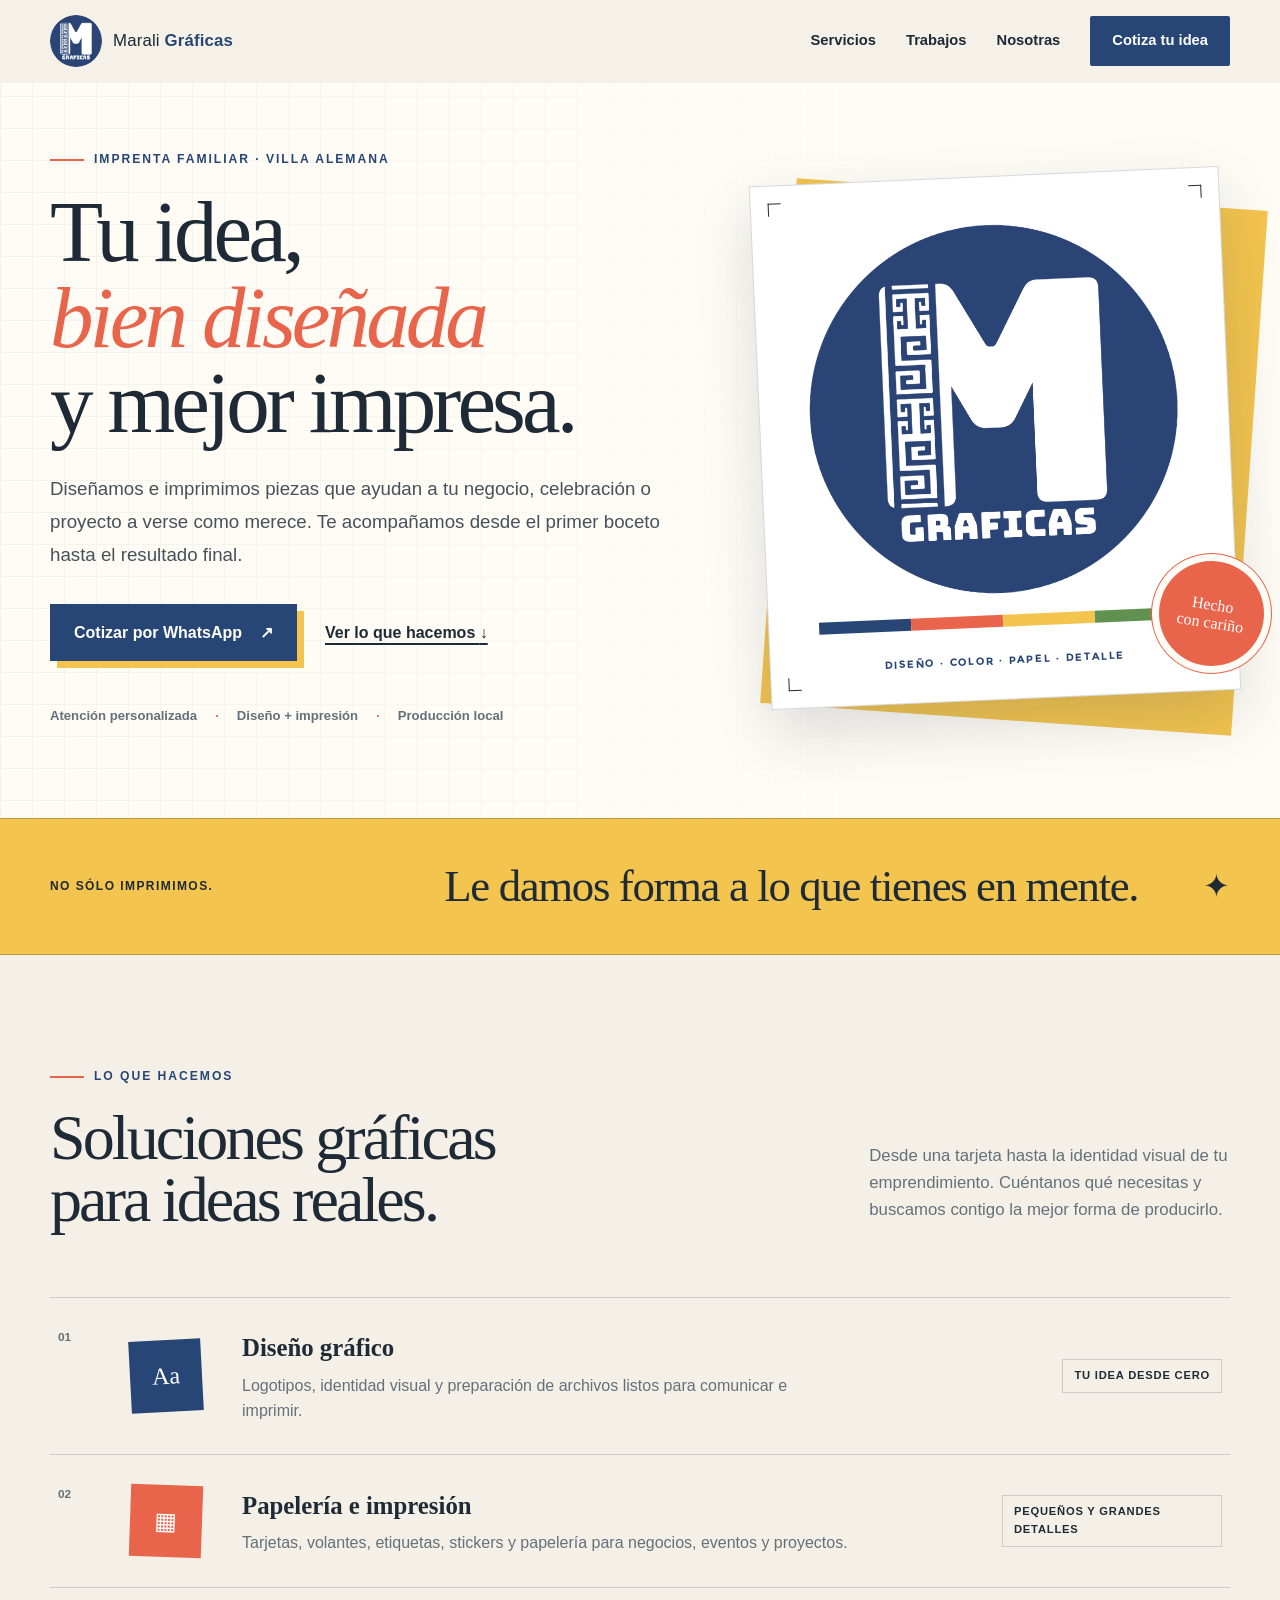
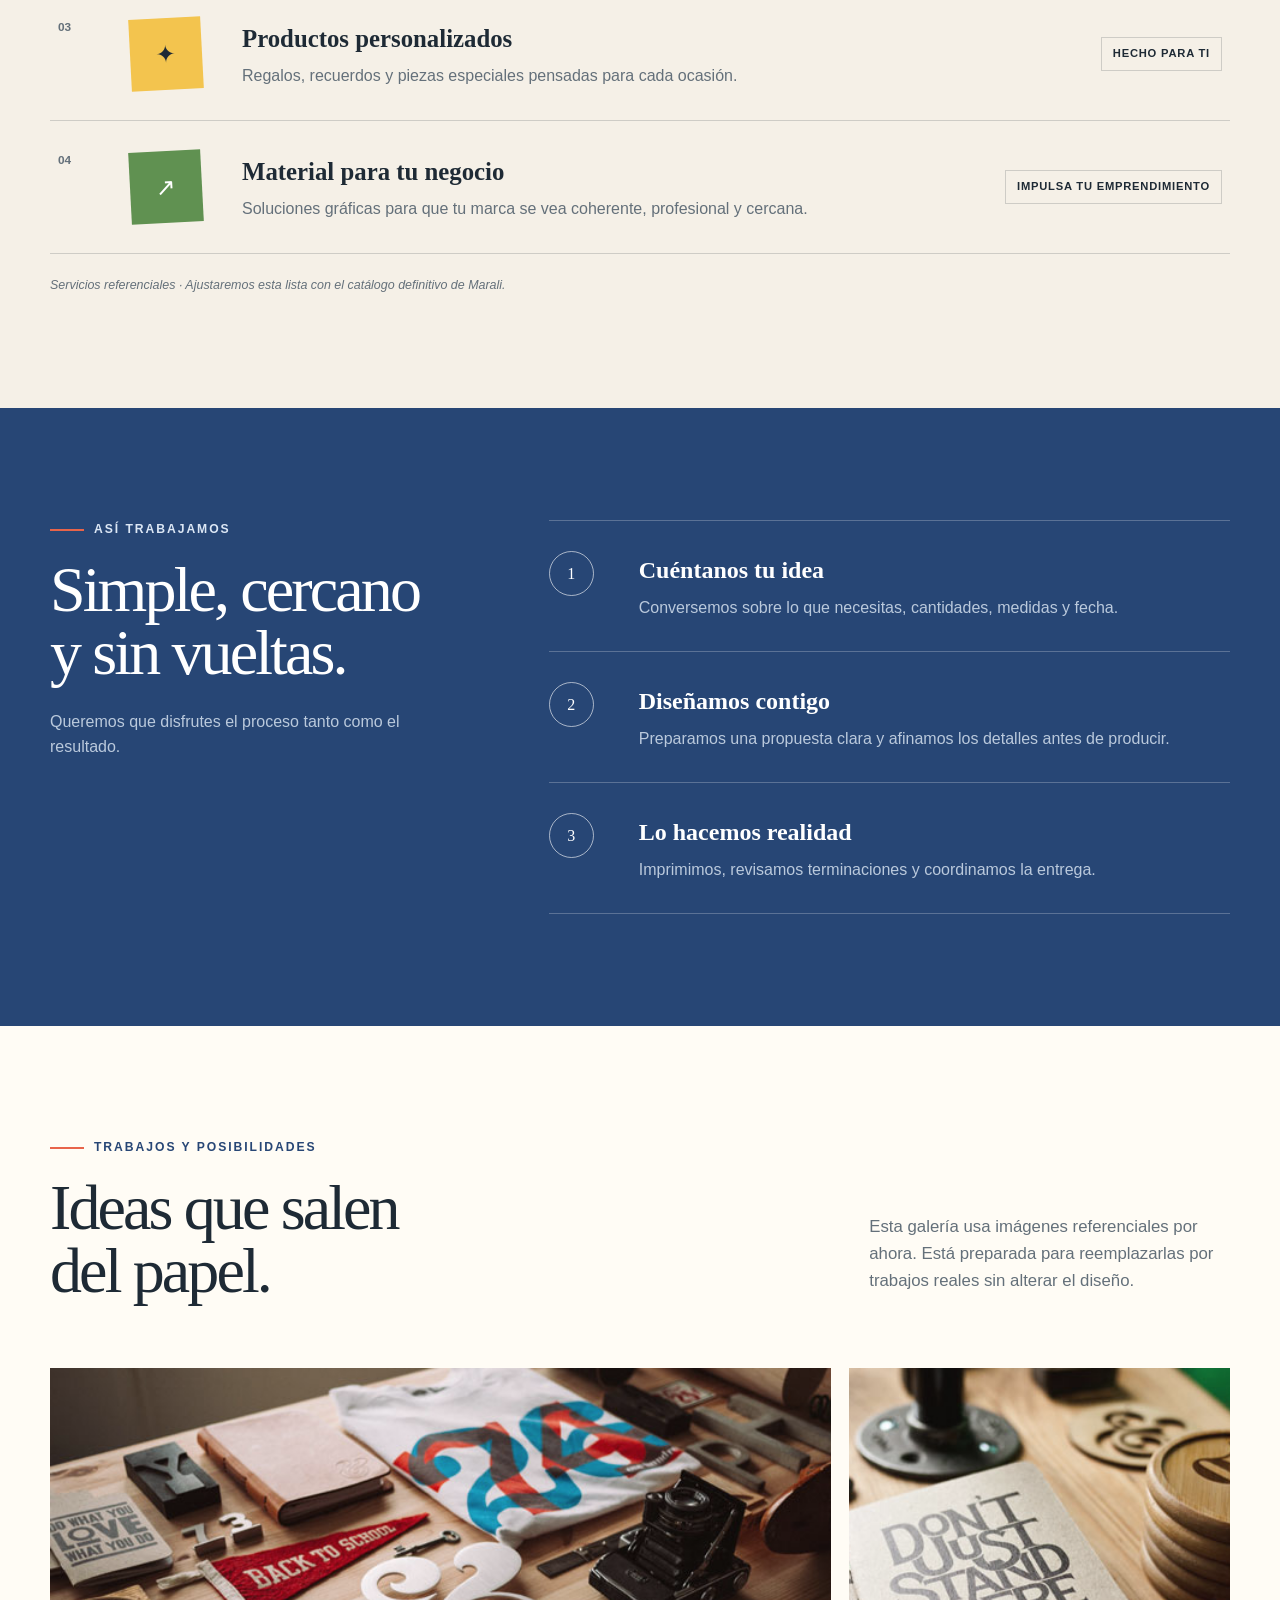
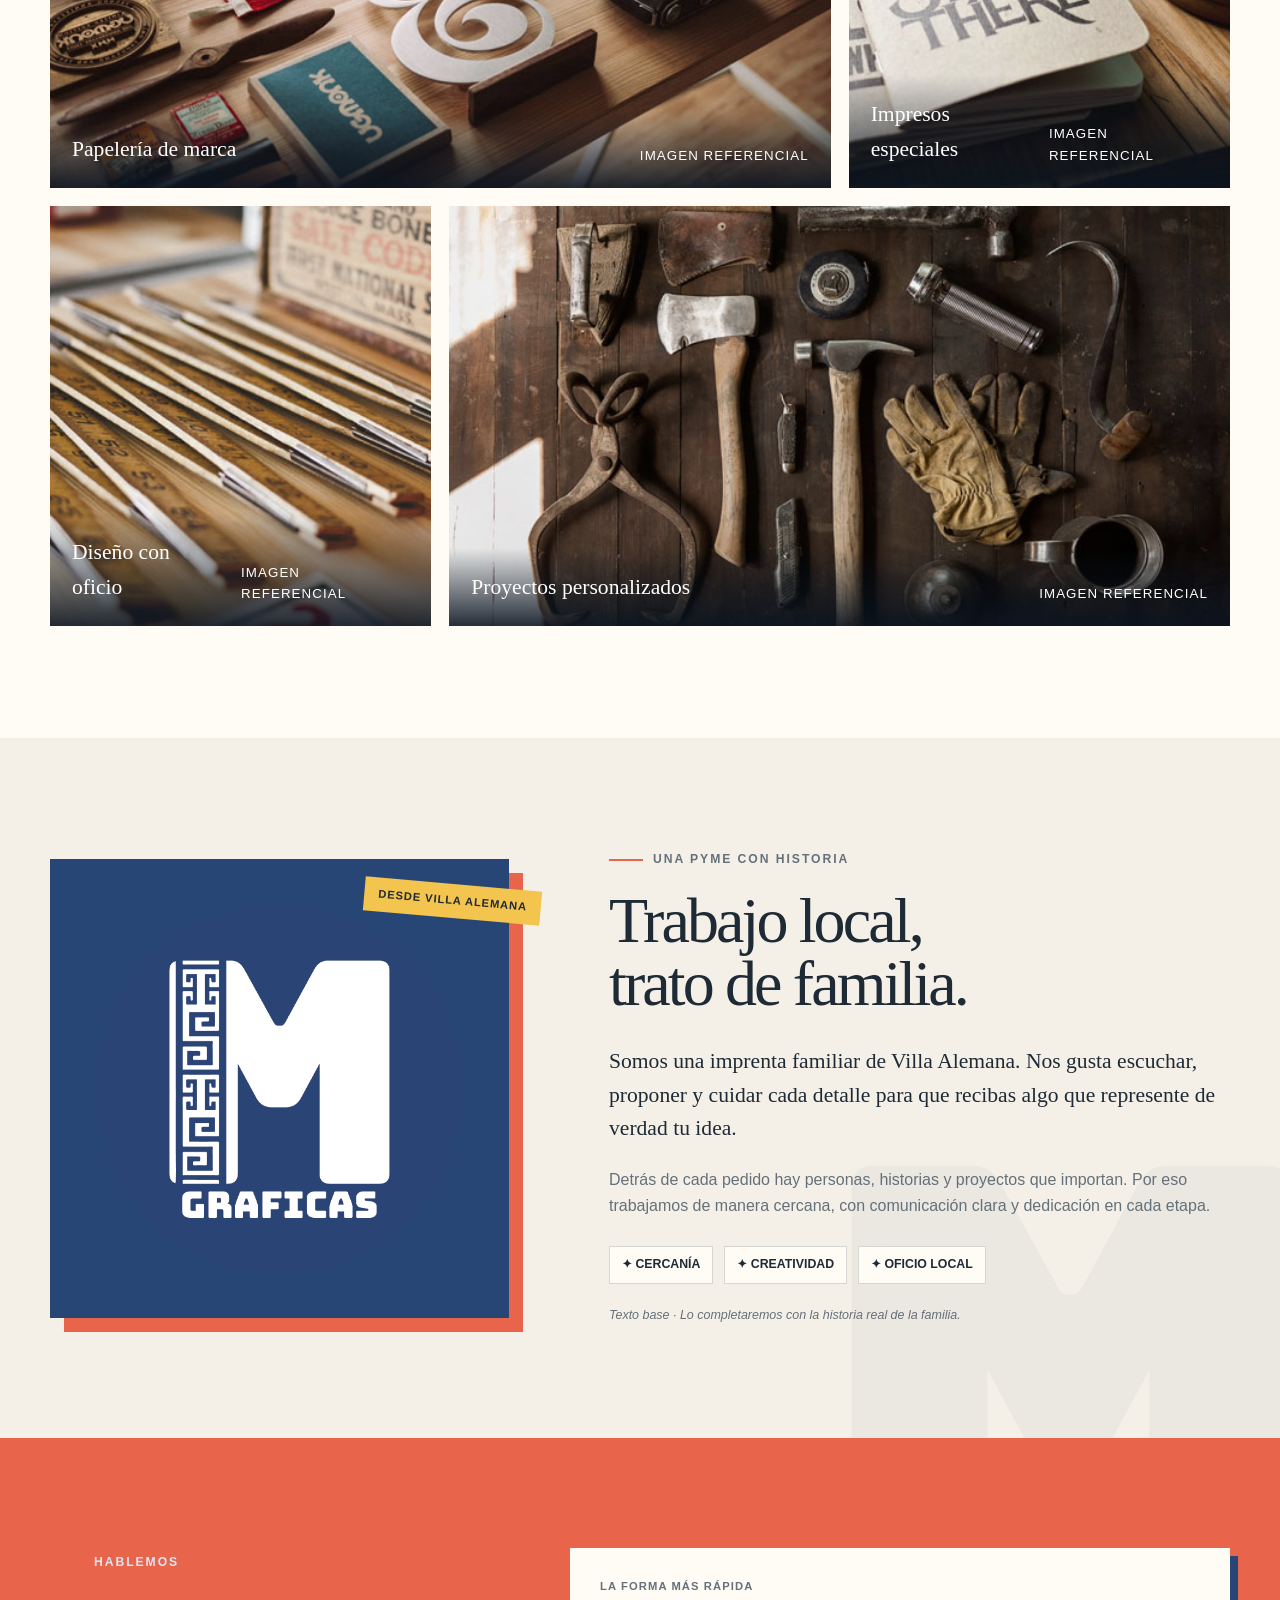
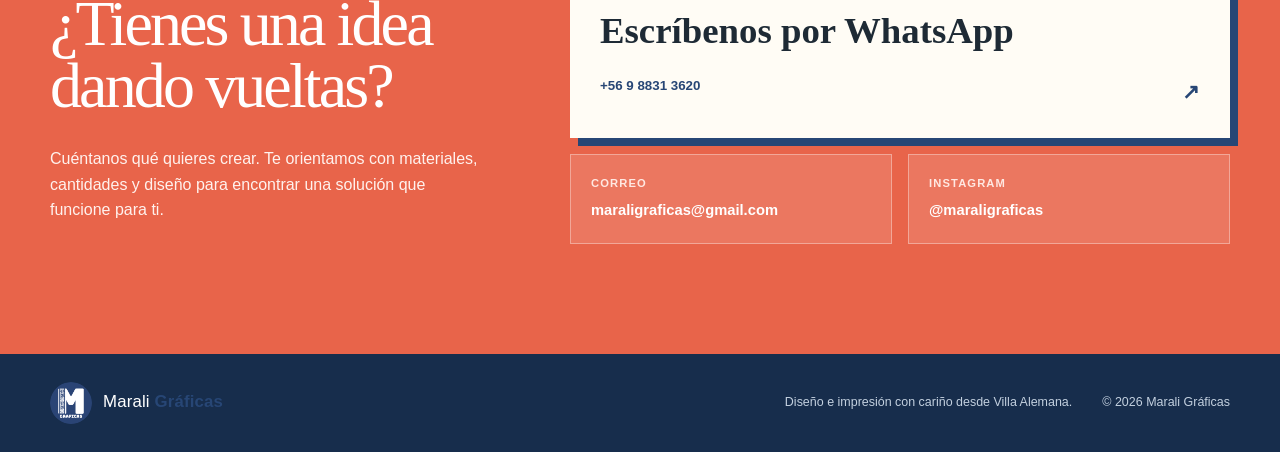
==== commit f5a8daff: "Rediseñar landing de Marali Gráficas" ====
--- a/index.html
+++ b/index.html
@@ -1,263 +1,189 @@
-<!DOCTYPE html>
+<!doctype html>
 <html lang="es">
-    <head>
-        <meta charset="utf-8" />
-        <meta name="viewport" content="width=device-width, initial-scale=1, shrink-to-fit=no" />
-        <meta name="description" content="" />
-        <meta name="author" content="" />
-        <title>Marali Gráficas</title>
-        <!-- Favicon-->
-        <link rel="icon" type="image/x-icon" href="assets/img/favicon.ico" />
-        <!-- Bootstrap Icons-->
-        <link href="https://cdn.jsdelivr.net/npm/bootstrap-icons@1.5.0/font/bootstrap-icons.css" rel="stylesheet" />
-        <!-- Google fonts-->
-        <link href="https://fonts.googleapis.com/css?family=Merriweather+Sans:400,700" rel="stylesheet" />
-        <link href="https://fonts.googleapis.com/css?family=Merriweather:400,300,300italic,400italic,700,700italic" rel="stylesheet" type="text/css" />
-        <!-- SimpleLightbox plugin CSS-->
-        <link href="https://cdnjs.cloudflare.com/ajax/libs/SimpleLightbox/2.1.0/simpleLightbox.min.css" rel="stylesheet" />
-        <!-- Core theme CSS (includes Bootstrap)-->
-        <link href="css/styles.css" rel="stylesheet" />
-    </head>
+  <head>
+    <meta charset="utf-8">
+    <meta name="viewport" content="width=device-width, initial-scale=1">
+    <meta name="description" content="Imprenta y diseño gráfico en Villa Alemana. Creamos piezas impresas y soluciones visuales con atención cercana y personalizada.">
+    <meta name="theme-color" content="#274675">
+    <title>Marali Gráficas | Imprenta y diseño en Villa Alemana</title>
+    <link rel="icon" href="assets/img/favicon.ico">
+    <link rel="stylesheet" href="css/styles.css">
+  </head>
+  <body>
+    <a class="skip-link" href="#contenido">Saltar al contenido</a>
 
-    <body id="page-top">
-        <!-- Navigation-->
-        <nav class="navbar navbar-expand-lg navbar-light fixed-top py-3" id="mainNav">
-            <div class="container px-4 px-lg-5">
-                <a class="navbar-brand" href="#page-top">Marali Gráficas</a>
-                <button class="navbar-toggler navbar-toggler-right" type="button" data-bs-toggle="collapse" data-bs-target="#navbarResponsive" aria-controls="navbarResponsive" aria-expanded="false" aria-label="Toggle navigation"><span class="navbar-toggler-icon"></span></button>
-                <div class="collapse navbar-collapse" id="navbarResponsive">
-                    <ul class="navbar-nav ms-auto my-2 my-lg-0">
-                        <li class="nav-item"><a class="nav-link" href="#about">Nosotros</a></li>
-                        <li class="nav-item"><a class="nav-link" href="#services">Servicios</a></li>
-                        <li class="nav-item"><a class="nav-link" href="#portfolio">Portafolio</a></li>
-                        <li class="nav-item"><a class="nav-link" href="#contact">Contacto</a></li>
-                    </ul>
-                </div>
+    <header class="site-header" data-header>
+      <div class="container header-inner">
+        <a class="brand" href="#inicio" aria-label="Marali Gráficas, volver al inicio">
+          <img src="assets/img/Logo.png" width="52" height="52" alt="" aria-hidden="true">
+          <span>Marali <strong>Gráficas</strong></span>
+        </a>
+        <button class="menu-button" type="button" aria-expanded="false" aria-controls="main-nav" data-menu-button>
+          <span class="sr-only" data-menu-label>Abrir menú</span>
+          <span></span><span></span><span></span>
+        </button>
+        <nav id="main-nav" class="main-nav" aria-label="Navegación principal" data-nav>
+          <a href="#servicios">Servicios</a>
+          <a href="#trabajos">Trabajos</a>
+          <a href="#nosotras">Nosotras</a>
+          <a class="nav-cta" href="#contacto">Cotiza tu idea</a>
+        </nav>
+      </div>
+    </header>
+
+    <main id="contenido">
+      <section class="hero" id="inicio">
+        <div class="hero-pattern" aria-hidden="true"></div>
+        <div class="container hero-grid">
+          <div class="hero-copy reveal">
+            <p class="eyebrow"><span></span> Imprenta familiar · Villa Alemana</p>
+            <h1>Tu idea,<br><em>bien diseñada</em><br>y mejor impresa.</h1>
+            <p class="hero-lead">Diseñamos e imprimimos piezas que ayudan a tu negocio, celebración o proyecto a verse como merece. Te acompañamos desde el primer boceto hasta el resultado final.</p>
+            <div class="hero-actions">
+              <a class="button button-primary" href="https://wa.me/56988313620?text=Hola%20Marali%2C%20quiero%20cotizar%20un%20trabajo" target="_blank" rel="noopener">Cotizar por WhatsApp <span aria-hidden="true">↗</span></a>
+              <a class="text-link" href="#trabajos">Ver lo que hacemos <span aria-hidden="true">↓</span></a>
             </div>
-        </nav>
+            <ul class="hero-notes" aria-label="Características del servicio">
+              <li>Atención personalizada</li>
+              <li>Diseño + impresión</li>
+              <li>Producción local</li>
+            </ul>
+          </div>
 
-        <!-- Masthead-->
-        <header class="masthead">
-            <div class="container px-4 px-lg-5 h-100">
-                <div class="row gx-4 gx-lg-5 h-100 align-items-center justify-content-center text-center">
-                    <div class="col-lg-8 align-self-end">
-                        <h1 class="text-white font-weight-bold">Marali Gráficas</h1>
-                        <hr class="divider" />
-                    </div>
-                    <div class="col-lg-8 align-self-baseline">
-                        <p class="text-white-75 mb-5">Lorem ipsum dolor sit amet.</p>
-                    </div>
-                </div>
+          <div class="hero-visual reveal" aria-label="Muestra visual de trabajos gráficos">
+            <div class="paper-stack" aria-hidden="true"></div>
+            <div class="hero-card">
+              <div class="registration-marks" aria-hidden="true"><span></span><span></span><span></span><span></span></div>
+              <img src="assets/img/Logo.png" width="480" height="480" alt="Logo azul y blanco de Marali Gráficas">
+              <div class="color-strip" aria-hidden="true"><i></i><i></i><i></i><i></i></div>
+              <p>DISEÑO · COLOR · PAPEL · DETALLE</p>
             </div>
-        </header>
+            <span class="hero-sticker">Hecho<br>con cariño</span>
+          </div>
+        </div>
+      </section>
 
-        <!-- About-->
-        <section class="page-section bg-primary" id="about">
-            <div class="container px-4 px-lg-5">
-                <div class="row gx-4 gx-lg-5 justify-content-center">
-                    <div class="col-lg-8 text-center">
-                        <h2 class="text-white mt-0">Nosotros</h2>
-                        <hr class="divider divider-light" />
-                        <p class="text-white-75 mb-4">Somos una micrompresa familiar, ubicados en villa alemana, V región que Lorem ipsum dolor sit amet consectetur adipisicing elit. Aut tenetur repellendus eaque ipsum cum sint?.</p>
-                        <a class="btn btn-light btn-xl" href="#services">Nuestros servicios</a>
-                    </div>
-                </div>
+      <section class="intro-band" aria-label="Presentación">
+        <div class="container intro-band-inner">
+          <p>No sólo imprimimos.</p>
+          <h2>Le damos forma a lo que tienes en mente.</h2>
+          <span aria-hidden="true">✦</span>
+        </div>
+      </section>
+
+      <section class="section services" id="servicios">
+        <div class="container">
+          <div class="section-heading reveal">
+            <div>
+              <p class="eyebrow"><span></span> Lo que hacemos</p>
+              <h2>Soluciones gráficas<br>para ideas reales.</h2>
             </div>
-        </section>
+            <p>Desde una tarjeta hasta la identidad visual de tu emprendimiento. Cuéntanos qué necesitas y buscamos contigo la mejor forma de producirlo.</p>
+          </div>
 
-        <!-- Services-->
-        <section class="page-section" id="services">
-            <div class="container px-4 px-lg-5">
-                <h2 class="text-center mt-0">Servicios</h2>
-                <hr class="divider" />
-                <div class="row gx-4 gx-lg-5">
-                    <div class="col-lg-3 col-md-6 text-center">
-                        <div class="mt-5">
-                            <div class="mb-2"><i class="bi-gem fs-1 text-primary"></i></div>
-                            <h3 class="h4 mb-2">Servicio 1</h3>
-                            <p class="text-muted mb-0">Lorem ipsum dolor sit amet.</p>
-                        </div>
-                    </div>
-                    <div class="col-lg-3 col-md-6 text-center">
-                        <div class="mt-5">
-                            <div class="mb-2"><i class="bi-laptop fs-1 text-primary"></i></div>
-                            <h3 class="h4 mb-2">Servicio 2</h3>
-                            <p class="text-muted mb-0">Lorem ipsum dolor sit amet.</p>
-                        </div>
-                    </div>
-                    <div class="col-lg-3 col-md-6 text-center">
-                        <div class="mt-5">
-                            <div class="mb-2"><i class="bi-globe fs-1 text-primary"></i></div>
-                            <h3 class="h4 mb-2">Servicio 3</h3>
-                            <p class="text-muted mb-0">Lorem ipsum dolor sit amet.</p>
-                        </div>
-                    </div>
-                    <div class="col-lg-3 col-md-6 text-center">
-                        <div class="mt-5">
-                            <div class="mb-2"><i class="bi-heart fs-1 text-primary"></i></div>
-                            <h3 class="h4 mb-2">Servicio 4</h3>
-                            <p class="text-muted mb-0">Lorem ipsum dolor sit amet.</p>
-                        </div>
-                    </div>
-                </div>
+          <div class="services-list">
+            <article class="service-row reveal">
+              <span class="service-number">01</span>
+              <div class="service-icon" aria-hidden="true">Aa</div>
+              <div><h3>Diseño gráfico</h3><p>Logotipos, identidad visual y preparación de archivos listos para comunicar e imprimir.</p></div>
+              <span class="service-tag">Tu idea desde cero</span>
+            </article>
+            <article class="service-row reveal">
+              <span class="service-number">02</span>
+              <div class="service-icon service-icon-coral" aria-hidden="true">▦</div>
+              <div><h3>Papelería e impresión</h3><p>Tarjetas, volantes, etiquetas, stickers y papelería para negocios, eventos y proyectos.</p></div>
+              <span class="service-tag">Pequeños y grandes detalles</span>
+            </article>
+            <article class="service-row reveal">
+              <span class="service-number">03</span>
+              <div class="service-icon service-icon-yellow" aria-hidden="true">✦</div>
+              <div><h3>Productos personalizados</h3><p>Regalos, recuerdos y piezas especiales pensadas para cada ocasión.</p></div>
+              <span class="service-tag">Hecho para ti</span>
+            </article>
+            <article class="service-row reveal">
+              <span class="service-number">04</span>
+              <div class="service-icon service-icon-green" aria-hidden="true">↗</div>
+              <div><h3>Material para tu negocio</h3><p>Soluciones gráficas para que tu marca se vea coherente, profesional y cercana.</p></div>
+              <span class="service-tag">Impulsa tu emprendimiento</span>
+            </article>
+          </div>
+          <p class="placeholder-note">Servicios referenciales · Ajustaremos esta lista con el catálogo definitivo de Marali.</p>
+        </div>
+      </section>
+
+      <section class="section process">
+        <div class="container process-grid">
+          <div class="process-title reveal">
+            <p class="eyebrow eyebrow-light"><span></span> Así trabajamos</p>
+            <h2>Simple, cercano<br>y sin vueltas.</h2>
+            <p>Queremos que disfrutes el proceso tanto como el resultado.</p>
+          </div>
+          <ol class="process-steps">
+            <li class="reveal"><span>1</span><div><h3>Cuéntanos tu idea</h3><p>Conversemos sobre lo que necesitas, cantidades, medidas y fecha.</p></div></li>
+            <li class="reveal"><span>2</span><div><h3>Diseñamos contigo</h3><p>Preparamos una propuesta clara y afinamos los detalles antes de producir.</p></div></li>
+            <li class="reveal"><span>3</span><div><h3>Lo hacemos realidad</h3><p>Imprimimos, revisamos terminaciones y coordinamos la entrega.</p></div></li>
+          </ol>
+        </div>
+      </section>
+
+      <section class="section work" id="trabajos">
+        <div class="container">
+          <div class="section-heading reveal">
+            <div><p class="eyebrow"><span></span> Trabajos y posibilidades</p><h2>Ideas que salen<br>del papel.</h2></div>
+            <p>Esta galería usa imágenes referenciales por ahora. Está preparada para reemplazarlas por trabajos reales sin alterar el diseño.</p>
+          </div>
+          <div class="work-grid">
+            <figure class="work-item work-wide reveal"><img src="assets/img/portfolio/fullsize/1.jpg" width="650" height="350" loading="lazy" decoding="async" alt="Muestra referencial de piezas gráficas impresas sobre una mesa"><figcaption><span>Papelería de marca</span><small>Imagen referencial</small></figcaption></figure>
+            <figure class="work-item reveal"><img src="assets/img/portfolio/fullsize/2.jpg" width="650" height="350" loading="lazy" decoding="async" alt="Muestra referencial de tarjetas impresas y posavasos"><figcaption><span>Impresos especiales</span><small>Imagen referencial</small></figcaption></figure>
+            <figure class="work-item reveal"><img src="assets/img/portfolio/fullsize/5.jpg" width="650" height="350" loading="lazy" decoding="async" alt="Muestra referencial de materiales y herramientas de diseño"><figcaption><span>Diseño con oficio</span><small>Imagen referencial</small></figcaption></figure>
+            <figure class="work-item work-wide reveal"><img src="assets/img/portfolio/fullsize/6.jpg" width="650" height="350" loading="lazy" decoding="async" alt="Muestra referencial de herramientas de trabajo artesanal"><figcaption><span>Proyectos personalizados</span><small>Imagen referencial</small></figcaption></figure>
+          </div>
+        </div>
+      </section>
+
+      <section class="section about" id="nosotras">
+        <div class="container about-grid">
+          <div class="about-mark reveal" aria-hidden="true">
+            <img src="assets/img/Logo.png" width="520" height="520" alt="">
+            <span>Desde Villa Alemana</span>
+          </div>
+          <div class="about-copy reveal">
+            <p class="eyebrow"><span></span> Una pyme con historia</p>
+            <h2>Trabajo local,<br>trato de familia.</h2>
+            <p class="about-lead">Somos una imprenta familiar de Villa Alemana. Nos gusta escuchar, proponer y cuidar cada detalle para que recibas algo que represente de verdad tu idea.</p>
+            <p>Detrás de cada pedido hay personas, historias y proyectos que importan. Por eso trabajamos de manera cercana, con comunicación clara y dedicación en cada etapa.</p>
+            <div class="about-values"><span>✦ Cercanía</span><span>✦ Creatividad</span><span>✦ Oficio local</span></div>
+            <p class="placeholder-note">Texto base · Lo completaremos con la historia real de la familia.</p>
+          </div>
+        </div>
+      </section>
+
+      <section class="contact" id="contacto">
+        <div class="container contact-grid">
+          <div class="contact-copy reveal">
+            <p class="eyebrow eyebrow-light"><span></span> Hablemos</p>
+            <h2>¿Tienes una idea<br>dando vueltas?</h2>
+            <p>Cuéntanos qué quieres crear. Te orientamos con materiales, cantidades y diseño para encontrar una solución que funcione para ti.</p>
+          </div>
+          <div class="contact-actions reveal">
+            <a class="contact-card contact-main" href="https://wa.me/56988313620?text=Hola%20Marali%2C%20quiero%20cotizar%20un%20trabajo" target="_blank" rel="noopener"><span>La forma más rápida</span><strong>Escríbenos por WhatsApp</strong><small>+56 9 8831 3620 <b aria-hidden="true">↗</b></small></a>
+            <div class="contact-secondary">
+              <a href="mailto:maraligraficas@gmail.com"><span>Correo</span><strong>maraligraficas@gmail.com</strong></a>
+              <a href="https://instagram.com/maraligraficas" target="_blank" rel="noopener"><span>Instagram</span><strong>@maraligraficas</strong></a>
             </div>
-        </section>
-        <!-- Portfolio-->
-        <div id="portfolio">
-            <div class="container-fluid p-0">
-                <div class="row g-0">
-                    <div class="col-lg-4 col-sm-6">
-                        <a class="portfolio-box" href="assets/img/portfolio/fullsize/1.jpg" title="Nombre proyecto">
-                            <img class="img-fluid" src="assets/img/portfolio/thumbnails/1.jpg" alt="..." />
-                            <div class="portfolio-box-caption">
-                                <div class="project-category text-white-50">Estilo o no sé</div>
-                                <div class="project-name">Nombre</div>
-                            </div>
-                        </a>
-                    </div>
-                    <div class="col-lg-4 col-sm-6">
-                        <a class="portfolio-box" href="assets/img/portfolio/fullsize/2.jpg" title="Project Name">
-                            <img class="img-fluid" src="assets/img/portfolio/thumbnails/2.jpg" alt="..." />
-                            <div class="portfolio-box-caption">
-                                <div class="project-category text-white-50">Estilo o no se</div>
-                                <div class="project-name">Nombre</div>
-                            </div>
-                        </a>
-                    </div>
-                    <div class="col-lg-4 col-sm-6">
-                        <a class="portfolio-box" href="assets/img/portfolio/fullsize/3.jpg" title="Project Name">
-                            <img class="img-fluid" src="assets/img/portfolio/thumbnails/3.jpg" alt="..." />
-                            <div class="portfolio-box-caption">
-                                <div class="project-category text-white-50">Estilo o no se</div>
-                                <div class="project-name">Nombre</div>
-                            </div>
-                        </a>
-                    </div>
-                    <div class="col-lg-4 col-sm-6">
-                        <a class="portfolio-box" href="assets/img/portfolio/fullsize/4.jpg" title="Project Name">
-                            <img class="img-fluid" src="assets/img/portfolio/thumbnails/4.jpg" alt="..." />
-                            <div class="portfolio-box-caption">
-                                <div class="project-category text-white-50">Estilo o no se</div>
-                                <div class="project-name">Nombre</div>
-                            </div>
-                        </a>
-                    </div>
-                    <div class="col-lg-4 col-sm-6">
-                        <a class="portfolio-box" href="assets/img/portfolio/fullsize/5.jpg" title="Project Name">
-                            <img class="img-fluid" src="assets/img/portfolio/thumbnails/5.jpg" alt="..." />
-                            <div class="portfolio-box-caption">
-                                <div class="project-category text-white-50">Estilo o no se</div>
-                                <div class="project-name">Nombre</div>
-                            </div>
-                        </a>
-                    </div>
-                    <div class="col-lg-4 col-sm-6">
-                        <a class="portfolio-box" href="assets/img/portfolio/fullsize/6.jpg" title="Project Name">
-                            <img class="img-fluid" src="assets/img/portfolio/thumbnails/6.jpg" alt="..." />
-                            <div class="portfolio-box-caption p-3">
-                                <div class="project-category text-white-50">Estilo o no se</div>
-                                <div class="project-name">Nombre</div>
-                            </div>
-                        </a>
-                    </div>
-                </div>
-            </div>
+          </div>
         </div>
-        <!-- Call to action
-        <section class="page-section bg-dark text-white">
-            <div class="container px-4 px-lg-5 text-center">
-                <h2 class="mb-4">Free Download at Start Bootstrap!</h2>
-                <a class="btn btn-light btn-xl" href="https://startbootstrap.com/theme/creative/">Download Now!</a>
-            </div>
-        </section>
-        -->
-        <!-- Contact-->
-        <section class="page-section" id="contact">
-            <div class="container px-4 px-lg-5">
-                <div class="row gx-4 gx-lg-5 justify-content-center">
-                    <div class="col-lg-8 col-xl-6 text-center">
-                        <h2 class="mt-0">Contacto</h2>
-                        <hr class="divider" />
-                        <p class="text-muted mb-5">Contactanos </p>
-                    </div>
-                </div>
-                <div class="row gx-4 gx-lg-5 justify-content-center mb-5">
-                    <div class="col-lg-6">
-                        <!-- * * * * * * * * * * * * * * *-->
-                        <!-- * * SB Forms Contact Form * *-->
-                        <!-- * * * * * * * * * * * * * * *-->
-                        <!-- This form is pre-integrated with SB Forms.-->
-                        <!-- To make this form functional, sign up at-->
-                        <!-- https://startbootstrap.com/solution/contact-forms-->
-                        <!-- to get an API token!-->
-                        <form id="contactForm" data-sb-form-api-token="API_TOKEN">
-                            <!-- Name input-->
-                            <div class="form-floating mb-3">
-                                <input class="form-control" id="name" type="text" placeholder="Ingrese su nombre..." data-sb-validations="required" />
-                                <label for="name">Nombre completo</label>
-                                <div class="invalid-feedback" data-sb-feedback="name:required">Debe proveer un nombre de contacto</div>
-                            </div>
-                            <!-- Email address input-->
-                            <div class="form-floating mb-3">
-                                <input class="form-control" id="email" type="email" placeholder="nombre@ejemplo.com" data-sb-validations="required,email" />
-                                <label for="email">Correo electrónico</label>
-                                <div class="invalid-feedback" data-sb-feedback="email:required">Debe ingresar un correo electrónico de contacto</div>
-                                <div class="invalid-feedback" data-sb-feedback="email:email">Correo electrónico no válido</div>
-                            </div>
-                            <!-- Phone number input-->
-                            <div class="form-floating mb-3">
-                                <input class="form-control" id="phone" type="tel" placeholder="+56 9 1234 5678" data-sb-validations="required" />
-                                <label for="phone">Número telefónico</label>
-                                <div class="invalid-feedback" data-sb-feedback="phone:required">Debe ingresar un número de contacto</div>
-                            </div>
-                            <!-- Message input-->
-                            <div class="form-floating mb-3">
-                                <textarea class="form-control" id="message" type="text" placeholder="Escriba su mensaje aquí" style="height: 10rem" data-sb-validations="required"></textarea>
-                                <label for="message">Mensaje</label>
-                                <div class="invalid-feedback" data-sb-feedback="message:required">Debe ingresar un mensaje</div>
-                            </div>
-                            <!-- Submit success message-->
-                            <!---->
-                            <!-- This is what your users will see when the form-->
-                            <!-- has successfully submitted-->
-                            <div class="d-none" id="submitSuccessMessage">
-                                <div class="text-center mb-3">
-                                    <div class="fw-bolder">Formulario enviado correctamente, nos pondremos en contacto a la brevedad</div>
-                                    <br />
-                                    <a href="https://startbootstrap.com/solution/contact-forms">https://startbootstrap.com/solution/contact-forms</a>
-                                </div>
-                            </div>
-                            <!-- Submit error message-->
-                            <!---->
-                            <!-- This is what your users will see when there is-->
-                            <!-- an error submitting the form-->
-                            <div class="d-none" id="submitErrorMessage"><div class="text-center text-danger mb-3">Ha ocurrido un error</div></div>
-                            <!-- Submit Button-->
-                            <div class="d-grid"><button class="btn btn-primary btn-xl disabled" id="submitButton" type="submit">Enviar</button></div>
-                        </form>
-                    </div>
-                </div>
-                <div class="row gx-4 gx-lg-5 justify-content-center">
-                    <div class="col-lg-4 text-center mb-5 mb-lg-5">
-                        <div class="row px-4 px-lg-5"><img src="assets/RRSS.png" alt="RRSS"></div>
-                    </div>
-                </div>
-            </div>
-        </section>
-        <!-- Footer-->
-        <footer class="bg-light py-5">
-            <div class="container px-4 px-lg-5"><div class="small text-center text-muted">&copy; 2024 - Marali Gráficas</div></div>
-        </footer>
-        <!-- Bootstrap core JS-->
-        <script src="https://cdn.jsdelivr.net/npm/bootstrap@5.2.3/dist/js/bootstrap.bundle.min.js"></script>
-        <!-- SimpleLightbox plugin JS-->
-        <script src="https://cdnjs.cloudflare.com/ajax/libs/SimpleLightbox/2.1.0/simpleLightbox.min.js"></script>
-        <!-- Core theme JS-->
-        <script src="js/scripts.js"></script>
-        <!-- * * * * * * * * * * * * * * * * * * * * * * * * * * * * * * * * * * * * * * * *-->
-        <!-- * *                               SB Forms JS                               * *-->
-        <!-- * * Activate your form at https://startbootstrap.com/solution/contact-forms * *-->
-        <!-- * * * * * * * * * * * * * * * * * * * * * * * * * * * * * * * * * * * * * * * *-->
-        <script src="https://cdn.startbootstrap.com/sb-forms-latest.js"></script>
-    </body>
+      </section>
+    </main>
+
+    <footer class="site-footer">
+      <div class="container footer-inner">
+        <a class="brand brand-footer" href="#inicio"><img src="assets/img/Logo.png" width="42" height="42" alt=""><span>Marali <strong>Gráficas</strong></span></a>
+        <p>Diseño e impresión con cariño desde Villa Alemana.</p>
+        <p>© <span data-year></span> Marali Gráficas</p>
+      </div>
+    </footer>
+
+    <script src="js/scripts.js"></script>
+  </body>
 </html>
--- a/css/styles.css
+++ b/css/styles.css
@@ -1,11005 +1,45 @@
-@charset "UTF-8";
-@font-face {
-  font-family: 'Montserrat Bold';
-  src: url('../assets/fonts/Montserrat-Bold.woff') format('woff');
-  font-weight: bold;
-  font-style: normal;
-}
-
-@font-face {
-  font-family: 'Bungee Regular';
-  src: url('../assets/fonts/Bungee-Regular.ttf') format('ttf');
-  font-weight: normal;
-  font-style: normal;
-}
-
-@font-face {
-  font-family: 'Overgrow demo';
-  src: url('../assets/fonts/Overgrow-Demo.otf') format('otf');
-  font-weight: normal;
-  font-style: normal;
-}
-
-:root {
-  /* Actualización de la paleta principal usando los colores de la imagen */
-  --bs-primary: #3d5a80;
-  --bs-secondary: #98c1d9;
-  --bs-info: #e0fbfc;
-  --bs-warning: #ee6c4d;
-  --bs-dark: #293241;
-  
-  /* Colores complementarios mantenidos pero ajustados */
-  --bs-blue: #3d5a80;
-  --bs-indigo: #293241;
-  --bs-purple: #3d5a80;
-  --bs-pink: #ee6c4d;
-  --bs-red: #ee6c4d;
-  --bs-orange: #ee6c4d;
-  --bs-yellow: #ee6c4d;
-  --bs-green: #3d5a80;
-  --bs-teal: #98c1d9;
-  --bs-cyan: #e0fbfc;
-  
-  /* Colores base */
-  --bs-black: #000;
-  --bs-white: #fff;
-  
-  /* Escala de grises ajustada para combinar con la nueva paleta */
-  --bs-gray: #98c1d9;
-  --bs-gray-dark: #293241;
-  --bs-gray-100: #f8f9fa;
-  --bs-gray-200: #e0fbfc;
-  --bs-gray-300: #98c1d9;
-  --bs-gray-400: #98c1d9;
-  --bs-gray-500: #3d5a80;
-  --bs-gray-600: #3d5a80;
-  --bs-gray-700: #293241;
-  --bs-gray-800: #293241;
-  --bs-gray-900: #293241;
-  
-  /* Valores RGB */
-  --bs-primary-rgb: 61, 90, 128;    /* #3d5a80 */
-  --bs-secondary-rgb: 152, 193, 217; /* #98c1d9 */
-  --bs-success-rgb: 61, 90, 128;     /* #3d5a80 */
-  --bs-info-rgb: 224, 251, 252;      /* #e0fbfc */
-  --bs-warning-rgb: 238, 108, 77;    /* #ee6c4d */
-  --bs-danger-rgb: 238, 108, 77;     /* #ee6c4d */
-  --bs-light-rgb: 224, 251, 252;     /* #e0fbfc */
-  --bs-dark-rgb: 41, 50, 65;         /* #293241 */
-  
-  /* Actualización de fuentes */
-  --bs-font-sans-serif: "Montserrat Bold", -apple-system, BlinkMacSystemFont, "Segoe UI", Roboto, "Helvetica Neue", Arial, sans-serif;
-  --bs-font-monospace: "Montserrat Bold", SFMono-Regular, Menlo, Monaco, Consolas, "Liberation Mono", "Courier New", monospace;
-  
-  /* Font family para el body */
-  --bs-body-font-family: "Overgrow demo", -apple-system, BlinkMacSystemFont, "Segoe UI", Roboto, "Helvetica Neue", Arial, sans-serif;
-  
-  /* Otros valores */
-  --bs-gradient: linear-gradient(180deg, rgba(255, 255, 255, 0.15), rgba(255, 255, 255, 0));
-  --bs-body-font-size: 1rem;
-  --bs-body-font-weight: 400;
-  --bs-body-line-height: 1.5;
-  --bs-body-color: #293241;
-  --bs-body-bg: #fff;
-  
-  /* Bordes */
-  --bs-border-width: 1px;
-  --bs-border-style: solid;
-  --bs-border-color: #98c1d9;
-  --bs-border-color-translucent: rgba(41, 50, 65, 0.175);
-  
-  /* Enlaces */
-  --bs-link-color: #ee6c4d;
-  --bs-link-hover-color: #3d5a80;
-  
-  /* Otros */
-  --bs-code-color: #ee6c4d;
-  --bs-highlight-bg: #e0fbfc;
-}
-
-*,
-*::before,
-*::after {
-  box-sizing: border-box;
-}
-
-@media (prefers-reduced-motion: no-preference) {
-  :root {
-    scroll-behavior: smooth;
-  }
-}
-
-body {
-  margin: 0;
-  font-family: var(--bs-body-font-family);
-  font-size: var(--bs-body-font-size);
-  font-weight: var(--bs-body-font-weight);
-  line-height: var(--bs-body-line-height);
-  color: var(--bs-body-color);
-  text-align: var(--bs-body-text-align);
-  background-color: var(--bs-body-bg);
-  -webkit-text-size-adjust: 100%;
-  -webkit-tap-highlight-color: rgba(0, 0, 0, 0);
-}
-
-hr {
-  margin: 1rem 0;
-  color: inherit;
-  border: 0;
-  border-top: 1px solid;
-  opacity: 0.25;
-}
-
-h6, .h6, h5, .h5, h4, .h4, h3, .h3, h2, .h2, h1, .h1 {
-  margin-top: 0;
-  margin-bottom: 0.5rem;
-  font-family: "Merriweather Sans", -apple-system, BlinkMacSystemFont, "Segoe UI", Roboto, "Helvetica Neue", Arial, "Noto Sans", sans-serif, "Apple Color Emoji", "Segoe UI Emoji", "Segoe UI Symbol", "Noto Color Emoji";
-  font-weight: 500;
-  line-height: 1.2;
-}
-
-h1, .h1 {
-  font-size: calc(1.375rem + 1.5vw);
-}
-@media (min-width: 1200px) {
-  h1, .h1 {
-    font-size: 2.5rem;
-  }
-}
-
-h2, .h2 {
-  font-size: calc(1.325rem + 0.9vw);
-}
-@media (min-width: 1200px) {
-  h2, .h2 {
-    font-size: 2rem;
-  }
-}
-
-h3, .h3 {
-  font-size: calc(1.3rem + 0.6vw);
-}
-@media (min-width: 1200px) {
-  h3, .h3 {
-    font-size: 1.75rem;
-  }
-}
-
-h4, .h4 {
-  font-size: calc(1.275rem + 0.3vw);
-}
-@media (min-width: 1200px) {
-  h4, .h4 {
-    font-size: 1.5rem;
-  }
-}
-
-h5, .h5 {
-  font-size: 1.25rem;
-}
-
-h6, .h6 {
-  font-size: 1rem;
-}
-
-p {
-  margin-top: 0;
-  margin-bottom: 1rem;
-}
-
-abbr[title] {
-  -webkit-text-decoration: underline dotted;
-          text-decoration: underline dotted;
-  cursor: help;
-  -webkit-text-decoration-skip-ink: none;
-          text-decoration-skip-ink: none;
-}
-
-address {
-  margin-bottom: 1rem;
-  font-style: normal;
-  line-height: inherit;
-}
-
-ol,
-ul {
-  padding-left: 2rem;
-}
-
-ol,
-ul,
-dl {
-  margin-top: 0;
-  margin-bottom: 1rem;
-}
-
-ol ol,
-ul ul,
-ol ul,
-ul ol {
-  margin-bottom: 0;
-}
-
-dt {
-  font-weight: 700;
-}
-
-dd {
-  margin-bottom: 0.5rem;
-  margin-left: 0;
-}
-
-blockquote {
-  margin: 0 0 1rem;
-}
-
-b,
-strong {
-  font-weight: bolder;
-}
-
-small, .small {
-  font-size: 0.875em;
-}
-
-mark, .mark {
-  padding: 0.1875em;
-  background-color: var(--bs-highlight-bg);
-}
-
-sub,
-sup {
-  position: relative;
-  font-size: 0.75em;
-  line-height: 0;
-  vertical-align: baseline;
-}
-
-sub {
-  bottom: -0.25em;
-}
-
-sup {
-  top: -0.5em;
-}
-
-a {
-  color: var(--bs-link-color);
-  text-decoration: underline;
-}
-a:hover {
-  color: var(--bs-link-hover-color);
-}
-
-a:not([href]):not([class]), a:not([href]):not([class]):hover {
-  color: inherit;
-  text-decoration: none;
-}
-
-pre,
-code,
-kbd,
-samp {
-  font-family: var(--bs-font-monospace);
-  font-size: 1em;
-}
-
-pre {
-  display: block;
-  margin-top: 0;
-  margin-bottom: 1rem;
-  overflow: auto;
-  font-size: 0.875em;
-}
-pre code {
-  font-size: inherit;
-  color: inherit;
-  word-break: normal;
-}
-
-code {
-  font-size: 0.875em;
-  color: var(--bs-code-color);
-  word-wrap: break-word;
-}
-a > code {
-  color: inherit;
-}
-
-kbd {
-  padding: 0.1875rem 0.375rem;
-  font-size: 0.875em;
-  color: var(--bs-body-bg);
-  background-color: var(--bs-body-color);
-  border-radius: 0.25rem;
-}
-kbd kbd {
-  padding: 0;
-  font-size: 1em;
-}
-
-figure {
-  margin: 0 0 1rem;
-}
-
-img,
-svg {
-  vertical-align: middle;
-}
-
-table {
-  caption-side: bottom;
-  border-collapse: collapse;
-}
-
-caption {
-  padding-top: 0.5rem;
-  padding-bottom: 0.5rem;
-  color: #6c757d;
-  text-align: left;
-}
-
-th {
-  text-align: inherit;
-  text-align: -webkit-match-parent;
-}
-
-thead,
-tbody,
-tfoot,
-tr,
-td,
-th {
-  border-color: inherit;
-  border-style: solid;
-  border-width: 0;
-}
-
-label {
-  display: inline-block;
-}
-
-button {
-  border-radius: 0;
-}
-
-button:focus:not(:focus-visible) {
-  outline: 0;
-}
-
-input,
-button,
-select,
-optgroup,
-textarea {
-  margin: 0;
-  font-family: inherit;
-  font-size: inherit;
-  line-height: inherit;
-}
-
-button,
-select {
-  text-transform: none;
-}
-
-[role=button] {
-  cursor: pointer;
-}
-
-select {
-  word-wrap: normal;
-}
-select:disabled {
-  opacity: 1;
-}
-
-[list]:not([type=date]):not([type=datetime-local]):not([type=month]):not([type=week]):not([type=time])::-webkit-calendar-picker-indicator {
-  display: none !important;
-}
-
-button,
-[type=button],
-[type=reset],
-[type=submit] {
-  -webkit-appearance: button;
-}
-button:not(:disabled),
-[type=button]:not(:disabled),
-[type=reset]:not(:disabled),
-[type=submit]:not(:disabled) {
-  cursor: pointer;
-}
-
-::-moz-focus-inner {
-  padding: 0;
-  border-style: none;
-}
-
-textarea {
-  resize: vertical;
-}
-
-fieldset {
-  min-width: 0;
-  padding: 0;
-  margin: 0;
-  border: 0;
-}
-
-legend {
-  float: left;
-  width: 100%;
-  padding: 0;
-  margin-bottom: 0.5rem;
-  font-size: calc(1.275rem + 0.3vw);
-  line-height: inherit;
-}
-@media (min-width: 1200px) {
-  legend {
-    font-size: 1.5rem;
-  }
-}
-legend + * {
-  clear: left;
-}
-
-::-webkit-datetime-edit-fields-wrapper,
-::-webkit-datetime-edit-text,
-::-webkit-datetime-edit-minute,
-::-webkit-datetime-edit-hour-field,
-::-webkit-datetime-edit-day-field,
-::-webkit-datetime-edit-month-field,
-::-webkit-datetime-edit-year-field {
-  padding: 0;
-}
-
-::-webkit-inner-spin-button {
-  height: auto;
-}
-
-[type=search] {
-  outline-offset: -2px;
-  -webkit-appearance: textfield;
-}
-
-::-webkit-search-decoration {
-  -webkit-appearance: none;
-}
-
-::-webkit-color-swatch-wrapper {
-  padding: 0;
-}
-
-::file-selector-button {
-  font: inherit;
-  -webkit-appearance: button;
-}
-
-output {
-  display: inline-block;
-}
-
-iframe {
-  border: 0;
-}
-
-summary {
-  display: list-item;
-  cursor: pointer;
-}
-
-progress {
-  vertical-align: baseline;
-}
-
-[hidden] {
-  display: none !important;
-}
-
-.lead {
-  font-size: 1.25rem;
-  font-weight: 300;
-}
-
-.display-1 {
-  font-size: calc(1.625rem + 4.5vw);
-  font-weight: 300;
-  line-height: 1.2;
-}
-@media (min-width: 1200px) {
-  .display-1 {
-    font-size: 5rem;
-  }
-}
-
-.display-2 {
-  font-size: calc(1.575rem + 3.9vw);
-  font-weight: 300;
-  line-height: 1.2;
-}
-@media (min-width: 1200px) {
-  .display-2 {
-    font-size: 4.5rem;
-  }
-}
-
-.display-3 {
-  font-size: calc(1.525rem + 3.3vw);
-  font-weight: 300;
-  line-height: 1.2;
-}
-@media (min-width: 1200px) {
-  .display-3 {
-    font-size: 4rem;
-  }
-}
-
-.display-4 {
-  font-size: calc(1.475rem + 2.7vw);
-  font-weight: 300;
-  line-height: 1.2;
-}
-@media (min-width: 1200px) {
-  .display-4 {
-    font-size: 3.5rem;
-  }
-}
-
-.display-5 {
-  font-size: calc(1.425rem + 2.1vw);
-  font-weight: 300;
-  line-height: 1.2;
-}
-@media (min-width: 1200px) {
-  .display-5 {
-    font-size: 3rem;
-  }
-}
-
-.display-6 {
-  font-size: calc(1.375rem + 1.5vw);
-  font-weight: 300;
-  line-height: 1.2;
-}
-@media (min-width: 1200px) {
-  .display-6 {
-    font-size: 2.5rem;
-  }
-}
-
-.list-unstyled {
-  padding-left: 0;
-  list-style: none;
-}
-
-.list-inline {
-  padding-left: 0;
-  list-style: none;
-}
-
-.list-inline-item {
-  display: inline-block;
-}
-.list-inline-item:not(:last-child) {
-  margin-right: 0.5rem;
-}
-
-.initialism {
-  font-size: 0.875em;
-  text-transform: uppercase;
-}
-
-.blockquote {
-  margin-bottom: 1rem;
-  font-size: 1.25rem;
-}
-.blockquote > :last-child {
-  margin-bottom: 0;
-}
-
-.blockquote-footer {
-  margin-top: -1rem;
-  margin-bottom: 1rem;
-  font-size: 0.875em;
-  color: #6c757d;
-}
-.blockquote-footer::before {
-  content: "— ";
-}
-
-.img-fluid {
-  max-width: 100%;
-  height: auto;
-}
-
-.img-thumbnail {
-  padding: 0.25rem;
-  background-color: #fff;
-  border: 1px solid var(--bs-border-color);
-  border-radius: 0.375rem;
-  max-width: 100%;
-  height: auto;
-}
-
-.figure {
-  display: inline-block;
-}
-
-.figure-img {
-  margin-bottom: 0.5rem;
-  line-height: 1;
-}
-
-.figure-caption {
-  font-size: 0.875em;
-  color: #6c757d;
-}
-
-.container,
-.container-fluid,
-.container-xxl,
-.container-xl,
-.container-lg,
-.container-md,
-.container-sm {
-  --bs-gutter-x: 1.5rem;
-  --bs-gutter-y: 0;
-  width: 100%;
-  padding-right: calc(var(--bs-gutter-x) * 0.5);
-  padding-left: calc(var(--bs-gutter-x) * 0.5);
-  margin-right: auto;
-  margin-left: auto;
-}
-
-@media (min-width: 576px) {
-  .container-sm, .container {
-    max-width: 540px;
-  }
-}
-@media (min-width: 768px) {
-  .container-md, .container-sm, .container {
-    max-width: 720px;
-  }
-}
-@media (min-width: 992px) {
-  .container-lg, .container-md, .container-sm, .container {
-    max-width: 960px;
-  }
-}
-@media (min-width: 1200px) {
-  .container-xl, .container-lg, .container-md, .container-sm, .container {
-    max-width: 1140px;
-  }
-}
-@media (min-width: 1400px) {
-  .container-xxl, .container-xl, .container-lg, .container-md, .container-sm, .container {
-    max-width: 1320px;
-  }
-}
-.row {
-  --bs-gutter-x: 1.5rem;
-  --bs-gutter-y: 0;
-  display: flex;
-  flex-wrap: wrap;
-  margin-top: calc(-1 * var(--bs-gutter-y));
-  margin-right: calc(-0.5 * var(--bs-gutter-x));
-  margin-left: calc(-0.5 * var(--bs-gutter-x));
-}
-.row > * {
-  flex-shrink: 0;
-  width: 100%;
-  max-width: 100%;
-  padding-right: calc(var(--bs-gutter-x) * 0.5);
-  padding-left: calc(var(--bs-gutter-x) * 0.5);
-  margin-top: var(--bs-gutter-y);
-}
-
-.col {
-  flex: 1 0 0%;
-}
-
-.row-cols-auto > * {
-  flex: 0 0 auto;
-  width: auto;
-}
-
-.row-cols-1 > * {
-  flex: 0 0 auto;
-  width: 100%;
-}
-
-.row-cols-2 > * {
-  flex: 0 0 auto;
-  width: 50%;
-}
-
-.row-cols-3 > * {
-  flex: 0 0 auto;
-  width: 33.3333333333%;
-}
-
-.row-cols-4 > * {
-  flex: 0 0 auto;
-  width: 25%;
-}
-
-.row-cols-5 > * {
-  flex: 0 0 auto;
-  width: 20%;
-}
-
-.row-cols-6 > * {
-  flex: 0 0 auto;
-  width: 16.6666666667%;
-}
-
-.col-auto {
-  flex: 0 0 auto;
-  width: auto;
-}
-
-.col-1 {
-  flex: 0 0 auto;
-  width: 8.33333333%;
-}
-
-.col-2 {
-  flex: 0 0 auto;
-  width: 16.66666667%;
-}
-
-.col-3 {
-  flex: 0 0 auto;
-  width: 25%;
-}
-
-.col-4 {
-  flex: 0 0 auto;
-  width: 33.33333333%;
-}
-
-.col-5 {
-  flex: 0 0 auto;
-  width: 41.66666667%;
-}
-
-.col-6 {
-  flex: 0 0 auto;
-  width: 50%;
-}
-
-.col-7 {
-  flex: 0 0 auto;
-  width: 58.33333333%;
-}
-
-.col-8 {
-  flex: 0 0 auto;
-  width: 66.66666667%;
-}
-
-.col-9 {
-  flex: 0 0 auto;
-  width: 75%;
-}
-
-.col-10 {
-  flex: 0 0 auto;
-  width: 83.33333333%;
-}
-
-.col-11 {
-  flex: 0 0 auto;
-  width: 91.66666667%;
-}
-
-.col-12 {
-  flex: 0 0 auto;
-  width: 100%;
-}
-
-.offset-1 {
-  margin-left: 8.33333333%;
-}
-
-.offset-2 {
-  margin-left: 16.66666667%;
-}
-
-.offset-3 {
-  margin-left: 25%;
-}
-
-.offset-4 {
-  margin-left: 33.33333333%;
-}
-
-.offset-5 {
-  margin-left: 41.66666667%;
-}
-
-.offset-6 {
-  margin-left: 50%;
-}
-
-.offset-7 {
-  margin-left: 58.33333333%;
-}
-
-.offset-8 {
-  margin-left: 66.66666667%;
-}
-
-.offset-9 {
-  margin-left: 75%;
-}
-
-.offset-10 {
-  margin-left: 83.33333333%;
-}
-
-.offset-11 {
-  margin-left: 91.66666667%;
-}
-
-.g-0,
-.gx-0 {
-  --bs-gutter-x: 0;
-}
-
-.g-0,
-.gy-0 {
-  --bs-gutter-y: 0;
-}
-
-.g-1,
-.gx-1 {
-  --bs-gutter-x: 0.25rem;
-}
-
-.g-1,
-.gy-1 {
-  --bs-gutter-y: 0.25rem;
-}
-
-.g-2,
-.gx-2 {
-  --bs-gutter-x: 0.5rem;
-}
-
-.g-2,
-.gy-2 {
-  --bs-gutter-y: 0.5rem;
-}
-
-.g-3,
-.gx-3 {
-  --bs-gutter-x: 1rem;
-}
-
-.g-3,
-.gy-3 {
-  --bs-gutter-y: 1rem;
-}
-
-.g-4,
-.gx-4 {
-  --bs-gutter-x: 1.5rem;
-}
-
-.g-4,
-.gy-4 {
-  --bs-gutter-y: 1.5rem;
-}
-
-.g-5,
-.gx-5 {
-  --bs-gutter-x: 3rem;
-}
-
-.g-5,
-.gy-5 {
-  --bs-gutter-y: 3rem;
-}
-
-@media (min-width: 576px) {
-  .col-sm {
-    flex: 1 0 0%;
-  }
-  .row-cols-sm-auto > * {
-    flex: 0 0 auto;
-    width: auto;
-  }
-  .row-cols-sm-1 > * {
-    flex: 0 0 auto;
-    width: 100%;
-  }
-  .row-cols-sm-2 > * {
-    flex: 0 0 auto;
-    width: 50%;
-  }
-  .row-cols-sm-3 > * {
-    flex: 0 0 auto;
-    width: 33.3333333333%;
-  }
-  .row-cols-sm-4 > * {
-    flex: 0 0 auto;
-    width: 25%;
-  }
-  .row-cols-sm-5 > * {
-    flex: 0 0 auto;
-    width: 20%;
-  }
-  .row-cols-sm-6 > * {
-    flex: 0 0 auto;
-    width: 16.6666666667%;
-  }
-  .col-sm-auto {
-    flex: 0 0 auto;
-    width: auto;
-  }
-  .col-sm-1 {
-    flex: 0 0 auto;
-    width: 8.33333333%;
-  }
-  .col-sm-2 {
-    flex: 0 0 auto;
-    width: 16.66666667%;
-  }
-  .col-sm-3 {
-    flex: 0 0 auto;
-    width: 25%;
-  }
-  .col-sm-4 {
-    flex: 0 0 auto;
-    width: 33.33333333%;
-  }
-  .col-sm-5 {
-    flex: 0 0 auto;
-    width: 41.66666667%;
-  }
-  .col-sm-6 {
-    flex: 0 0 auto;
-    width: 50%;
-  }
-  .col-sm-7 {
-    flex: 0 0 auto;
-    width: 58.33333333%;
-  }
-  .col-sm-8 {
-    flex: 0 0 auto;
-    width: 66.66666667%;
-  }
-  .col-sm-9 {
-    flex: 0 0 auto;
-    width: 75%;
-  }
-  .col-sm-10 {
-    flex: 0 0 auto;
-    width: 83.33333333%;
-  }
-  .col-sm-11 {
-    flex: 0 0 auto;
-    width: 91.66666667%;
-  }
-  .col-sm-12 {
-    flex: 0 0 auto;
-    width: 100%;
-  }
-  .offset-sm-0 {
-    margin-left: 0;
-  }
-  .offset-sm-1 {
-    margin-left: 8.33333333%;
-  }
-  .offset-sm-2 {
-    margin-left: 16.66666667%;
-  }
-  .offset-sm-3 {
-    margin-left: 25%;
-  }
-  .offset-sm-4 {
-    margin-left: 33.33333333%;
-  }
-  .offset-sm-5 {
-    margin-left: 41.66666667%;
-  }
-  .offset-sm-6 {
-    margin-left: 50%;
-  }
-  .offset-sm-7 {
-    margin-left: 58.33333333%;
-  }
-  .offset-sm-8 {
-    margin-left: 66.66666667%;
-  }
-  .offset-sm-9 {
-    margin-left: 75%;
-  }
-  .offset-sm-10 {
-    margin-left: 83.33333333%;
-  }
-  .offset-sm-11 {
-    margin-left: 91.66666667%;
-  }
-  .g-sm-0,
-  .gx-sm-0 {
-    --bs-gutter-x: 0;
-  }
-  .g-sm-0,
-  .gy-sm-0 {
-    --bs-gutter-y: 0;
-  }
-  .g-sm-1,
-  .gx-sm-1 {
-    --bs-gutter-x: 0.25rem;
-  }
-  .g-sm-1,
-  .gy-sm-1 {
-    --bs-gutter-y: 0.25rem;
-  }
-  .g-sm-2,
-  .gx-sm-2 {
-    --bs-gutter-x: 0.5rem;
-  }
-  .g-sm-2,
-  .gy-sm-2 {
-    --bs-gutter-y: 0.5rem;
-  }
-  .g-sm-3,
-  .gx-sm-3 {
-    --bs-gutter-x: 1rem;
-  }
-  .g-sm-3,
-  .gy-sm-3 {
-    --bs-gutter-y: 1rem;
-  }
-  .g-sm-4,
-  .gx-sm-4 {
-    --bs-gutter-x: 1.5rem;
-  }
-  .g-sm-4,
-  .gy-sm-4 {
-    --bs-gutter-y: 1.5rem;
-  }
-  .g-sm-5,
-  .gx-sm-5 {
-    --bs-gutter-x: 3rem;
-  }
-  .g-sm-5,
-  .gy-sm-5 {
-    --bs-gutter-y: 3rem;
-  }
-}
-@media (min-width: 768px) {
-  .col-md {
-    flex: 1 0 0%;
-  }
-  .row-cols-md-auto > * {
-    flex: 0 0 auto;
-    width: auto;
-  }
-  .row-cols-md-1 > * {
-    flex: 0 0 auto;
-    width: 100%;
-  }
-  .row-cols-md-2 > * {
-    flex: 0 0 auto;
-    width: 50%;
-  }
-  .row-cols-md-3 > * {
-    flex: 0 0 auto;
-    width: 33.3333333333%;
-  }
-  .row-cols-md-4 > * {
-    flex: 0 0 auto;
-    width: 25%;
-  }
-  .row-cols-md-5 > * {
-    flex: 0 0 auto;
-    width: 20%;
-  }
-  .row-cols-md-6 > * {
-    flex: 0 0 auto;
-    width: 16.6666666667%;
-  }
-  .col-md-auto {
-    flex: 0 0 auto;
-    width: auto;
-  }
-  .col-md-1 {
-    flex: 0 0 auto;
-    width: 8.33333333%;
-  }
-  .col-md-2 {
-    flex: 0 0 auto;
-    width: 16.66666667%;
-  }
-  .col-md-3 {
-    flex: 0 0 auto;
-    width: 25%;
-  }
-  .col-md-4 {
-    flex: 0 0 auto;
-    width: 33.33333333%;
-  }
-  .col-md-5 {
-    flex: 0 0 auto;
-    width: 41.66666667%;
-  }
-  .col-md-6 {
-    flex: 0 0 auto;
-    width: 50%;
-  }
-  .col-md-7 {
-    flex: 0 0 auto;
-    width: 58.33333333%;
-  }
-  .col-md-8 {
-    flex: 0 0 auto;
-    width: 66.66666667%;
-  }
-  .col-md-9 {
-    flex: 0 0 auto;
-    width: 75%;
-  }
-  .col-md-10 {
-    flex: 0 0 auto;
-    width: 83.33333333%;
-  }
-  .col-md-11 {
-    flex: 0 0 auto;
-    width: 91.66666667%;
-  }
-  .col-md-12 {
-    flex: 0 0 auto;
-    width: 100%;
-  }
-  .offset-md-0 {
-    margin-left: 0;
-  }
-  .offset-md-1 {
-    margin-left: 8.33333333%;
-  }
-  .offset-md-2 {
-    margin-left: 16.66666667%;
-  }
-  .offset-md-3 {
-    margin-left: 25%;
-  }
-  .offset-md-4 {
-    margin-left: 33.33333333%;
-  }
-  .offset-md-5 {
-    margin-left: 41.66666667%;
-  }
-  .offset-md-6 {
-    margin-left: 50%;
-  }
-  .offset-md-7 {
-    margin-left: 58.33333333%;
-  }
-  .offset-md-8 {
-    margin-left: 66.66666667%;
-  }
-  .offset-md-9 {
-    margin-left: 75%;
-  }
-  .offset-md-10 {
-    margin-left: 83.33333333%;
-  }
-  .offset-md-11 {
-    margin-left: 91.66666667%;
-  }
-  .g-md-0,
-  .gx-md-0 {
-    --bs-gutter-x: 0;
-  }
-  .g-md-0,
-  .gy-md-0 {
-    --bs-gutter-y: 0;
-  }
-  .g-md-1,
-  .gx-md-1 {
-    --bs-gutter-x: 0.25rem;
-  }
-  .g-md-1,
-  .gy-md-1 {
-    --bs-gutter-y: 0.25rem;
-  }
-  .g-md-2,
-  .gx-md-2 {
-    --bs-gutter-x: 0.5rem;
-  }
-  .g-md-2,
-  .gy-md-2 {
-    --bs-gutter-y: 0.5rem;
-  }
-  .g-md-3,
-  .gx-md-3 {
-    --bs-gutter-x: 1rem;
-  }
-  .g-md-3,
-  .gy-md-3 {
-    --bs-gutter-y: 1rem;
-  }
-  .g-md-4,
-  .gx-md-4 {
-    --bs-gutter-x: 1.5rem;
-  }
-  .g-md-4,
-  .gy-md-4 {
-    --bs-gutter-y: 1.5rem;
-  }
-  .g-md-5,
-  .gx-md-5 {
-    --bs-gutter-x: 3rem;
-  }
-  .g-md-5,
-  .gy-md-5 {
-    --bs-gutter-y: 3rem;
-  }
-}
-@media (min-width: 992px) {
-  .col-lg {
-    flex: 1 0 0%;
-  }
-  .row-cols-lg-auto > * {
-    flex: 0 0 auto;
-    width: auto;
-  }
-  .row-cols-lg-1 > * {
-    flex: 0 0 auto;
-    width: 100%;
-  }
-  .row-cols-lg-2 > * {
-    flex: 0 0 auto;
-    width: 50%;
-  }
-  .row-cols-lg-3 > * {
-    flex: 0 0 auto;
-    width: 33.3333333333%;
-  }
-  .row-cols-lg-4 > * {
-    flex: 0 0 auto;
-    width: 25%;
-  }
-  .row-cols-lg-5 > * {
-    flex: 0 0 auto;
-    width: 20%;
-  }
-  .row-cols-lg-6 > * {
-    flex: 0 0 auto;
-    width: 16.6666666667%;
-  }
-  .col-lg-auto {
-    flex: 0 0 auto;
-    width: auto;
-  }
-  .col-lg-1 {
-    flex: 0 0 auto;
-    width: 8.33333333%;
-  }
-  .col-lg-2 {
-    flex: 0 0 auto;
-    width: 16.66666667%;
-  }
-  .col-lg-3 {
-    flex: 0 0 auto;
-    width: 25%;
-  }
-  .col-lg-4 {
-    flex: 0 0 auto;
-    width: 33.33333333%;
-  }
-  .col-lg-5 {
-    flex: 0 0 auto;
-    width: 41.66666667%;
-  }
-  .col-lg-6 {
-    flex: 0 0 auto;
-    width: 50%;
-  }
-  .col-lg-7 {
-    flex: 0 0 auto;
-    width: 58.33333333%;
-  }
-  .col-lg-8 {
-    flex: 0 0 auto;
-    width: 66.66666667%;
-  }
-  .col-lg-9 {
-    flex: 0 0 auto;
-    width: 75%;
-  }
-  .col-lg-10 {
-    flex: 0 0 auto;
-    width: 83.33333333%;
-  }
-  .col-lg-11 {
-    flex: 0 0 auto;
-    width: 91.66666667%;
-  }
-  .col-lg-12 {
-    flex: 0 0 auto;
-    width: 100%;
-  }
-  .offset-lg-0 {
-    margin-left: 0;
-  }
-  .offset-lg-1 {
-    margin-left: 8.33333333%;
-  }
-  .offset-lg-2 {
-    margin-left: 16.66666667%;
-  }
-  .offset-lg-3 {
-    margin-left: 25%;
-  }
-  .offset-lg-4 {
-    margin-left: 33.33333333%;
-  }
-  .offset-lg-5 {
-    margin-left: 41.66666667%;
-  }
-  .offset-lg-6 {
-    margin-left: 50%;
-  }
-  .offset-lg-7 {
-    margin-left: 58.33333333%;
-  }
-  .offset-lg-8 {
-    margin-left: 66.66666667%;
-  }
-  .offset-lg-9 {
-    margin-left: 75%;
-  }
-  .offset-lg-10 {
-    margin-left: 83.33333333%;
-  }
-  .offset-lg-11 {
-    margin-left: 91.66666667%;
-  }
-  .g-lg-0,
-  .gx-lg-0 {
-    --bs-gutter-x: 0;
-  }
-  .g-lg-0,
-  .gy-lg-0 {
-    --bs-gutter-y: 0;
-  }
-  .g-lg-1,
-  .gx-lg-1 {
-    --bs-gutter-x: 0.25rem;
-  }
-  .g-lg-1,
-  .gy-lg-1 {
-    --bs-gutter-y: 0.25rem;
-  }
-  .g-lg-2,
-  .gx-lg-2 {
-    --bs-gutter-x: 0.5rem;
-  }
-  .g-lg-2,
-  .gy-lg-2 {
-    --bs-gutter-y: 0.5rem;
-  }
-  .g-lg-3,
-  .gx-lg-3 {
-    --bs-gutter-x: 1rem;
-  }
-  .g-lg-3,
-  .gy-lg-3 {
-    --bs-gutter-y: 1rem;
-  }
-  .g-lg-4,
-  .gx-lg-4 {
-    --bs-gutter-x: 1.5rem;
-  }
-  .g-lg-4,
-  .gy-lg-4 {
-    --bs-gutter-y: 1.5rem;
-  }
-  .g-lg-5,
-  .gx-lg-5 {
-    --bs-gutter-x: 3rem;
-  }
-  .g-lg-5,
-  .gy-lg-5 {
-    --bs-gutter-y: 3rem;
-  }
-}
-@media (min-width: 1200px) {
-  .col-xl {
-    flex: 1 0 0%;
-  }
-  .row-cols-xl-auto > * {
-    flex: 0 0 auto;
-    width: auto;
-  }
-  .row-cols-xl-1 > * {
-    flex: 0 0 auto;
-    width: 100%;
-  }
-  .row-cols-xl-2 > * {
-    flex: 0 0 auto;
-    width: 50%;
-  }
-  .row-cols-xl-3 > * {
-    flex: 0 0 auto;
-    width: 33.3333333333%;
-  }
-  .row-cols-xl-4 > * {
-    flex: 0 0 auto;
-    width: 25%;
-  }
-  .row-cols-xl-5 > * {
-    flex: 0 0 auto;
-    width: 20%;
-  }
-  .row-cols-xl-6 > * {
-    flex: 0 0 auto;
-    width: 16.6666666667%;
-  }
-  .col-xl-auto {
-    flex: 0 0 auto;
-    width: auto;
-  }
-  .col-xl-1 {
-    flex: 0 0 auto;
-    width: 8.33333333%;
-  }
-  .col-xl-2 {
-    flex: 0 0 auto;
-    width: 16.66666667%;
-  }
-  .col-xl-3 {
-    flex: 0 0 auto;
-    width: 25%;
-  }
-  .col-xl-4 {
-    flex: 0 0 auto;
-    width: 33.33333333%;
-  }
-  .col-xl-5 {
-    flex: 0 0 auto;
-    width: 41.66666667%;
-  }
-  .col-xl-6 {
-    flex: 0 0 auto;
-    width: 50%;
-  }
-  .col-xl-7 {
-    flex: 0 0 auto;
-    width: 58.33333333%;
-  }
-  .col-xl-8 {
-    flex: 0 0 auto;
-    width: 66.66666667%;
-  }
-  .col-xl-9 {
-    flex: 0 0 auto;
-    width: 75%;
-  }
-  .col-xl-10 {
-    flex: 0 0 auto;
-    width: 83.33333333%;
-  }
-  .col-xl-11 {
-    flex: 0 0 auto;
-    width: 91.66666667%;
-  }
-  .col-xl-12 {
-    flex: 0 0 auto;
-    width: 100%;
-  }
-  .offset-xl-0 {
-    margin-left: 0;
-  }
-  .offset-xl-1 {
-    margin-left: 8.33333333%;
-  }
-  .offset-xl-2 {
-    margin-left: 16.66666667%;
-  }
-  .offset-xl-3 {
-    margin-left: 25%;
-  }
-  .offset-xl-4 {
-    margin-left: 33.33333333%;
-  }
-  .offset-xl-5 {
-    margin-left: 41.66666667%;
-  }
-  .offset-xl-6 {
-    margin-left: 50%;
-  }
-  .offset-xl-7 {
-    margin-left: 58.33333333%;
-  }
-  .offset-xl-8 {
-    margin-left: 66.66666667%;
-  }
-  .offset-xl-9 {
-    margin-left: 75%;
-  }
-  .offset-xl-10 {
-    margin-left: 83.33333333%;
-  }
-  .offset-xl-11 {
-    margin-left: 91.66666667%;
-  }
-  .g-xl-0,
-  .gx-xl-0 {
-    --bs-gutter-x: 0;
-  }
-  .g-xl-0,
-  .gy-xl-0 {
-    --bs-gutter-y: 0;
-  }
-  .g-xl-1,
-  .gx-xl-1 {
-    --bs-gutter-x: 0.25rem;
-  }
-  .g-xl-1,
-  .gy-xl-1 {
-    --bs-gutter-y: 0.25rem;
-  }
-  .g-xl-2,
-  .gx-xl-2 {
-    --bs-gutter-x: 0.5rem;
-  }
-  .g-xl-2,
-  .gy-xl-2 {
-    --bs-gutter-y: 0.5rem;
-  }
-  .g-xl-3,
-  .gx-xl-3 {
-    --bs-gutter-x: 1rem;
-  }
-  .g-xl-3,
-  .gy-xl-3 {
-    --bs-gutter-y: 1rem;
-  }
-  .g-xl-4,
-  .gx-xl-4 {
-    --bs-gutter-x: 1.5rem;
-  }
-  .g-xl-4,
-  .gy-xl-4 {
-    --bs-gutter-y: 1.5rem;
-  }
-  .g-xl-5,
-  .gx-xl-5 {
-    --bs-gutter-x: 3rem;
-  }
-  .g-xl-5,
-  .gy-xl-5 {
-    --bs-gutter-y: 3rem;
-  }
-}
-@media (min-width: 1400px) {
-  .col-xxl {
-    flex: 1 0 0%;
-  }
-  .row-cols-xxl-auto > * {
-    flex: 0 0 auto;
-    width: auto;
-  }
-  .row-cols-xxl-1 > * {
-    flex: 0 0 auto;
-    width: 100%;
-  }
-  .row-cols-xxl-2 > * {
-    flex: 0 0 auto;
-    width: 50%;
-  }
-  .row-cols-xxl-3 > * {
-    flex: 0 0 auto;
-    width: 33.3333333333%;
-  }
-  .row-cols-xxl-4 > * {
-    flex: 0 0 auto;
-    width: 25%;
-  }
-  .row-cols-xxl-5 > * {
-    flex: 0 0 auto;
-    width: 20%;
-  }
-  .row-cols-xxl-6 > * {
-    flex: 0 0 auto;
-    width: 16.6666666667%;
-  }
-  .col-xxl-auto {
-    flex: 0 0 auto;
-    width: auto;
-  }
-  .col-xxl-1 {
-    flex: 0 0 auto;
-    width: 8.33333333%;
-  }
-  .col-xxl-2 {
-    flex: 0 0 auto;
-    width: 16.66666667%;
-  }
-  .col-xxl-3 {
-    flex: 0 0 auto;
-    width: 25%;
-  }
-  .col-xxl-4 {
-    flex: 0 0 auto;
-    width: 33.33333333%;
-  }
-  .col-xxl-5 {
-    flex: 0 0 auto;
-    width: 41.66666667%;
-  }
-  .col-xxl-6 {
-    flex: 0 0 auto;
-    width: 50%;
-  }
-  .col-xxl-7 {
-    flex: 0 0 auto;
-    width: 58.33333333%;
-  }
-  .col-xxl-8 {
-    flex: 0 0 auto;
-    width: 66.66666667%;
-  }
-  .col-xxl-9 {
-    flex: 0 0 auto;
-    width: 75%;
-  }
-  .col-xxl-10 {
-    flex: 0 0 auto;
-    width: 83.33333333%;
-  }
-  .col-xxl-11 {
-    flex: 0 0 auto;
-    width: 91.66666667%;
-  }
-  .col-xxl-12 {
-    flex: 0 0 auto;
-    width: 100%;
-  }
-  .offset-xxl-0 {
-    margin-left: 0;
-  }
-  .offset-xxl-1 {
-    margin-left: 8.33333333%;
-  }
-  .offset-xxl-2 {
-    margin-left: 16.66666667%;
-  }
-  .offset-xxl-3 {
-    margin-left: 25%;
-  }
-  .offset-xxl-4 {
-    margin-left: 33.33333333%;
-  }
-  .offset-xxl-5 {
-    margin-left: 41.66666667%;
-  }
-  .offset-xxl-6 {
-    margin-left: 50%;
-  }
-  .offset-xxl-7 {
-    margin-left: 58.33333333%;
-  }
-  .offset-xxl-8 {
-    margin-left: 66.66666667%;
-  }
-  .offset-xxl-9 {
-    margin-left: 75%;
-  }
-  .offset-xxl-10 {
-    margin-left: 83.33333333%;
-  }
-  .offset-xxl-11 {
-    margin-left: 91.66666667%;
-  }
-  .g-xxl-0,
-  .gx-xxl-0 {
-    --bs-gutter-x: 0;
-  }
-  .g-xxl-0,
-  .gy-xxl-0 {
-    --bs-gutter-y: 0;
-  }
-  .g-xxl-1,
-  .gx-xxl-1 {
-    --bs-gutter-x: 0.25rem;
-  }
-  .g-xxl-1,
-  .gy-xxl-1 {
-    --bs-gutter-y: 0.25rem;
-  }
-  .g-xxl-2,
-  .gx-xxl-2 {
-    --bs-gutter-x: 0.5rem;
-  }
-  .g-xxl-2,
-  .gy-xxl-2 {
-    --bs-gutter-y: 0.5rem;
-  }
-  .g-xxl-3,
-  .gx-xxl-3 {
-    --bs-gutter-x: 1rem;
-  }
-  .g-xxl-3,
-  .gy-xxl-3 {
-    --bs-gutter-y: 1rem;
-  }
-  .g-xxl-4,
-  .gx-xxl-4 {
-    --bs-gutter-x: 1.5rem;
-  }
-  .g-xxl-4,
-  .gy-xxl-4 {
-    --bs-gutter-y: 1.5rem;
-  }
-  .g-xxl-5,
-  .gx-xxl-5 {
-    --bs-gutter-x: 3rem;
-  }
-  .g-xxl-5,
-  .gy-xxl-5 {
-    --bs-gutter-y: 3rem;
-  }
-}
-.table {
-  --bs-table-color: var(--bs-body-color);
-  --bs-table-bg: transparent;
-  --bs-table-border-color: var(--bs-border-color);
-  --bs-table-accent-bg: transparent;
-  --bs-table-striped-color: var(--bs-body-color);
-  --bs-table-striped-bg: rgba(0, 0, 0, 0.05);
-  --bs-table-active-color: var(--bs-body-color);
-  --bs-table-active-bg: rgba(0, 0, 0, 0.1);
-  --bs-table-hover-color: var(--bs-body-color);
-  --bs-table-hover-bg: rgba(0, 0, 0, 0.075);
-  width: 100%;
-  margin-bottom: 1rem;
-  color: var(--bs-table-color);
-  vertical-align: top;
-  border-color: var(--bs-table-border-color);
-}
-.table > :not(caption) > * > * {
-  padding: 0.5rem 0.5rem;
-  background-color: var(--bs-table-bg);
-  border-bottom-width: 1px;
-  box-shadow: inset 0 0 0 9999px var(--bs-table-accent-bg);
-}
-.table > tbody {
-  vertical-align: inherit;
-}
-.table > thead {
-  vertical-align: bottom;
-}
-
-.table-group-divider {
-  border-top: 2px solid currentcolor;
-}
-
-.caption-top {
-  caption-side: top;
-}
-
-.table-sm > :not(caption) > * > * {
-  padding: 0.25rem 0.25rem;
-}
-
-.table-bordered > :not(caption) > * {
-  border-width: 1px 0;
-}
-.table-bordered > :not(caption) > * > * {
-  border-width: 0 1px;
-}
-
-.table-borderless > :not(caption) > * > * {
-  border-bottom-width: 0;
-}
-.table-borderless > :not(:first-child) {
-  border-top-width: 0;
-}
-
-.table-striped > tbody > tr:nth-of-type(odd) > * {
-  --bs-table-accent-bg: var(--bs-table-striped-bg);
-  color: var(--bs-table-striped-color);
-}
-
-.table-striped-columns > :not(caption) > tr > :nth-child(even) {
-  --bs-table-accent-bg: var(--bs-table-striped-bg);
-  color: var(--bs-table-striped-color);
-}
-
-.table-active {
-  --bs-table-accent-bg: var(--bs-table-active-bg);
-  color: var(--bs-table-active-color);
-}
-
-.table-hover > tbody > tr:hover > * {
-  --bs-table-accent-bg: var(--bs-table-hover-bg);
-  color: var(--bs-table-hover-color);
-}
-
-.table-primary {
-  --bs-table-color: #000;
-  --bs-table-bg: #fde0d8;
-  --bs-table-border-color: #e4cac2;
-  --bs-table-striped-bg: #f0d5cd;
-  --bs-table-striped-color: #000;
-  --bs-table-active-bg: #e4cac2;
-  --bs-table-active-color: #000;
-  --bs-table-hover-bg: #eacfc8;
-  --bs-table-hover-color: #000;
-  color: var(--bs-table-color);
-  border-color: var(--bs-table-border-color);
-}
-
-.table-secondary {
-  --bs-table-color: #000;
-  --bs-table-bg: #e2e3e5;
-  --bs-table-border-color: #cbccce;
-  --bs-table-striped-bg: #d7d8da;
-  --bs-table-striped-color: #000;
-  --bs-table-active-bg: #cbccce;
-  --bs-table-active-color: #000;
-  --bs-table-hover-bg: #d1d2d4;
-  --bs-table-hover-color: #000;
-  color: var(--bs-table-color);
-  border-color: var(--bs-table-border-color);
-}
-
-.table-success {
-  --bs-table-color: #000;
-  --bs-table-bg: #d1e7dd;
-  --bs-table-border-color: #bcd0c7;
-  --bs-table-striped-bg: #c7dbd2;
-  --bs-table-striped-color: #000;
-  --bs-table-active-bg: #bcd0c7;
-  --bs-table-active-color: #000;
-  --bs-table-hover-bg: #c1d6cc;
-  --bs-table-hover-color: #000;
-  color: var(--bs-table-color);
-  border-color: var(--bs-table-border-color);
-}
-
-.table-info {
-  --bs-table-color: #000;
-  --bs-table-bg: #cff4fc;
-  --bs-table-border-color: #badce3;
-  --bs-table-striped-bg: #c5e8ef;
-  --bs-table-striped-color: #000;
-  --bs-table-active-bg: #badce3;
-  --bs-table-active-color: #000;
-  --bs-table-hover-bg: #bfe2e9;
-  --bs-table-hover-color: #000;
-  color: var(--bs-table-color);
-  border-color: var(--bs-table-border-color);
-}
-
-.table-warning {
-  --bs-table-color: #000;
-  --bs-table-bg: #fff3cd;
-  --bs-table-border-color: #e6dbb9;
-  --bs-table-striped-bg: #f2e7c3;
-  --bs-table-striped-color: #000;
-  --bs-table-active-bg: #e6dbb9;
-  --bs-table-active-color: #000;
-  --bs-table-hover-bg: #ece1be;
-  --bs-table-hover-color: #000;
-  color: var(--bs-table-color);
-  border-color: var(--bs-table-border-color);
-}
-
-.table-danger {
-  --bs-table-color: #000;
-  --bs-table-bg: #f8d7da;
-  --bs-table-border-color: #dfc2c4;
-  --bs-table-striped-bg: #eccccf;
-  --bs-table-striped-color: #000;
-  --bs-table-active-bg: #dfc2c4;
-  --bs-table-active-color: #000;
-  --bs-table-hover-bg: #e5c7ca;
-  --bs-table-hover-color: #000;
-  color: var(--bs-table-color);
-  border-color: var(--bs-table-border-color);
-}
-
-.table-light {
-  --bs-table-color: #000;
-  --bs-table-bg: #f8f9fa;
-  --bs-table-border-color: #dfe0e1;
-  --bs-table-striped-bg: #ecedee;
-  --bs-table-striped-color: #000;
-  --bs-table-active-bg: #dfe0e1;
-  --bs-table-active-color: #000;
-  --bs-table-hover-bg: #e5e6e7;
-  --bs-table-hover-color: #000;
-  color: var(--bs-table-color);
-  border-color: var(--bs-table-border-color);
-}
-
-.table-dark {
-  --bs-table-color: #fff;
-  --bs-table-bg: #212529;
-  --bs-table-border-color: #373b3e;
-  --bs-table-striped-bg: #2c3034;
-  --bs-table-striped-color: #fff;
-  --bs-table-active-bg: #373b3e;
-  --bs-table-active-color: #fff;
-  --bs-table-hover-bg: #323539;
-  --bs-table-hover-color: #fff;
-  color: var(--bs-table-color);
-  border-color: var(--bs-table-border-color);
-}
-
-.table-responsive {
-  overflow-x: auto;
-  -webkit-overflow-scrolling: touch;
-}
-
-@media (max-width: 575.98px) {
-  .table-responsive-sm {
-    overflow-x: auto;
-    -webkit-overflow-scrolling: touch;
-  }
-}
-@media (max-width: 767.98px) {
-  .table-responsive-md {
-    overflow-x: auto;
-    -webkit-overflow-scrolling: touch;
-  }
-}
-@media (max-width: 991.98px) {
-  .table-responsive-lg {
-    overflow-x: auto;
-    -webkit-overflow-scrolling: touch;
-  }
-}
-@media (max-width: 1199.98px) {
-  .table-responsive-xl {
-    overflow-x: auto;
-    -webkit-overflow-scrolling: touch;
-  }
-}
-@media (max-width: 1399.98px) {
-  .table-responsive-xxl {
-    overflow-x: auto;
-    -webkit-overflow-scrolling: touch;
-  }
-}
-.form-label {
-  margin-bottom: 0.5rem;
-}
-
-.col-form-label {
-  padding-top: calc(0.375rem + 1px);
-  padding-bottom: calc(0.375rem + 1px);
-  margin-bottom: 0;
-  font-size: inherit;
-  line-height: 1.5;
-}
-
-.col-form-label-lg {
-  padding-top: calc(0.5rem + 1px);
-  padding-bottom: calc(0.5rem + 1px);
-  font-size: 1.25rem;
-}
-
-.col-form-label-sm {
-  padding-top: calc(0.25rem + 1px);
-  padding-bottom: calc(0.25rem + 1px);
-  font-size: 0.875rem;
-}
-
-.form-text {
-  margin-top: 0.25rem;
-  font-size: 0.875em;
-  color: #6c757d;
-}
-
-.form-control {
-  display: block;
-  width: 100%;
-  padding: 0.375rem 0.75rem;
-  font-size: 1rem;
-  font-weight: 400;
-  line-height: 1.5;
-  color: #212529;
-  background-color: #fff;
-  background-clip: padding-box;
-  border: 1px solid #ced4da;
-  -webkit-appearance: none;
-     -moz-appearance: none;
-          appearance: none;
-  border-radius: 0.375rem;
-  transition: border-color 0.15s ease-in-out, box-shadow 0.15s ease-in-out;
-}
-@media (prefers-reduced-motion: reduce) {
-  .form-control {
-    transition: none;
-  }
-}
-.form-control[type=file] {
-  overflow: hidden;
-}
-.form-control[type=file]:not(:disabled):not([readonly]) {
-  cursor: pointer;
-}
-.form-control:focus {
-  color: #212529;
-  background-color: #fff;
-  border-color: #fab19d;
-  outline: 0;
-  box-shadow: 0 0 0 0.25rem rgba(244, 98, 58, 0.25);
-}
-.form-control::-webkit-date-and-time-value {
-  height: 1.5em;
-}
-.form-control::-moz-placeholder {
-  color: #6c757d;
-  opacity: 1;
-}
-.form-control::placeholder {
-  color: #6c757d;
-  opacity: 1;
-}
-.form-control:disabled {
-  background-color: #e9ecef;
-  opacity: 1;
-}
-.form-control::file-selector-button {
-  padding: 0.375rem 0.75rem;
-  margin: -0.375rem -0.75rem;
-  -webkit-margin-end: 0.75rem;
-          margin-inline-end: 0.75rem;
-  color: #212529;
-  background-color: #e9ecef;
-  pointer-events: none;
-  border-color: inherit;
-  border-style: solid;
-  border-width: 0;
-  border-inline-end-width: 1px;
-  border-radius: 0;
-  transition: color 0.15s ease-in-out, background-color 0.15s ease-in-out, border-color 0.15s ease-in-out, box-shadow 0.15s ease-in-out;
-}
-@media (prefers-reduced-motion: reduce) {
-  .form-control::file-selector-button {
-    transition: none;
-  }
-}
-.form-control:hover:not(:disabled):not([readonly])::file-selector-button {
-  background-color: #dde0e3;
-}
-
-.form-control-plaintext {
-  display: block;
-  width: 100%;
-  padding: 0.375rem 0;
-  margin-bottom: 0;
-  line-height: 1.5;
-  color: #212529;
-  background-color: transparent;
-  border: solid transparent;
-  border-width: 1px 0;
-}
-.form-control-plaintext:focus {
-  outline: 0;
-}
-.form-control-plaintext.form-control-sm, .form-control-plaintext.form-control-lg {
-  padding-right: 0;
-  padding-left: 0;
-}
-
-.form-control-sm {
-  min-height: calc(1.5em + 0.5rem + 2px);
-  padding: 0.25rem 0.5rem;
-  font-size: 0.875rem;
-  border-radius: 0.25rem;
-}
-.form-control-sm::file-selector-button {
-  padding: 0.25rem 0.5rem;
-  margin: -0.25rem -0.5rem;
-  -webkit-margin-end: 0.5rem;
-          margin-inline-end: 0.5rem;
-}
-
-.form-control-lg {
-  min-height: calc(1.5em + 1rem + 2px);
-  padding: 0.5rem 1rem;
-  font-size: 1.25rem;
-  border-radius: 0.5rem;
-}
-.form-control-lg::file-selector-button {
-  padding: 0.5rem 1rem;
-  margin: -0.5rem -1rem;
-  -webkit-margin-end: 1rem;
-          margin-inline-end: 1rem;
-}
-
-textarea.form-control {
-  min-height: calc(1.5em + 0.75rem + 2px);
-}
-textarea.form-control-sm {
-  min-height: calc(1.5em + 0.5rem + 2px);
-}
-textarea.form-control-lg {
-  min-height: calc(1.5em + 1rem + 2px);
-}
-
-.form-control-color {
-  width: 3rem;
-  height: calc(1.5em + 0.75rem + 2px);
-  padding: 0.375rem;
-}
-.form-control-color:not(:disabled):not([readonly]) {
-  cursor: pointer;
-}
-.form-control-color::-moz-color-swatch {
-  border: 0 !important;
-  border-radius: 0.375rem;
-}
-.form-control-color::-webkit-color-swatch {
-  border-radius: 0.375rem;
-}
-.form-control-color.form-control-sm {
-  height: calc(1.5em + 0.5rem + 2px);
-}
-.form-control-color.form-control-lg {
-  height: calc(1.5em + 1rem + 2px);
-}
-
-.form-select {
-  display: block;
-  width: 100%;
-  padding: 0.375rem 2.25rem 0.375rem 0.75rem;
-  -moz-padding-start: calc(0.75rem - 3px);
-  font-size: 1rem;
-  font-weight: 400;
-  line-height: 1.5;
-  color: #212529;
-  background-color: #fff;
-  background-image: url("data:image/svg+xml,%3csvg xmlns='http://www.w3.org/2000/svg' viewBox='0 0 16 16'%3e%3cpath fill='none' stroke='%23343a40' stroke-linecap='round' stroke-linejoin='round' stroke-width='2' d='m2 5 6 6 6-6'/%3e%3c/svg%3e");
-  background-repeat: no-repeat;
-  background-position: right 0.75rem center;
-  background-size: 16px 12px;
-  border: 1px solid #ced4da;
-  border-radius: 0.375rem;
-  transition: border-color 0.15s ease-in-out, box-shadow 0.15s ease-in-out;
-  -webkit-appearance: none;
-     -moz-appearance: none;
-          appearance: none;
-}
-@media (prefers-reduced-motion: reduce) {
-  .form-select {
-    transition: none;
-  }
-}
-.form-select:focus {
-  border-color: #fab19d;
-  outline: 0;
-  box-shadow: 0 0 0 0.25rem rgba(244, 98, 58, 0.25);
-}
-.form-select[multiple], .form-select[size]:not([size="1"]) {
-  padding-right: 0.75rem;
-  background-image: none;
-}
-.form-select:disabled {
-  background-color: #e9ecef;
-}
-.form-select:-moz-focusring {
-  color: transparent;
-  text-shadow: 0 0 0 #212529;
-}
-
-.form-select-sm {
-  padding-top: 0.25rem;
-  padding-bottom: 0.25rem;
-  padding-left: 0.5rem;
-  font-size: 0.875rem;
-  border-radius: 0.25rem;
-}
-
-.form-select-lg {
-  padding-top: 0.5rem;
-  padding-bottom: 0.5rem;
-  padding-left: 1rem;
-  font-size: 1.25rem;
-  border-radius: 0.5rem;
-}
-
-.form-check {
-  display: block;
-  min-height: 1.5rem;
-  padding-left: 1.5em;
-  margin-bottom: 0.125rem;
-}
-.form-check .form-check-input {
-  float: left;
-  margin-left: -1.5em;
-}
-
-.form-check-reverse {
-  padding-right: 1.5em;
-  padding-left: 0;
-  text-align: right;
-}
-.form-check-reverse .form-check-input {
-  float: right;
-  margin-right: -1.5em;
-  margin-left: 0;
-}
-
-.form-check-input {
-  width: 1em;
-  height: 1em;
-  margin-top: 0.25em;
-  vertical-align: top;
-  background-color: #fff;
-  background-repeat: no-repeat;
-  background-position: center;
-  background-size: contain;
-  border: 1px solid rgba(0, 0, 0, 0.25);
-  -webkit-appearance: none;
-     -moz-appearance: none;
-          appearance: none;
-  -webkit-print-color-adjust: exact;
-          print-color-adjust: exact;
-}
-.form-check-input[type=checkbox] {
-  border-radius: 0.25em;
-}
-.form-check-input[type=radio] {
-  border-radius: 50%;
-}
-.form-check-input:active {
-  filter: brightness(90%);
-}
-.form-check-input:focus {
-  border-color: #fab19d;
-  outline: 0;
-  box-shadow: 0 0 0 0.25rem rgba(244, 98, 58, 0.25);
-}
-.form-check-input:checked {
-  background-color: #f4623a;
-  border-color: #f4623a;
-}
-.form-check-input:checked[type=checkbox] {
-  background-image: url("data:image/svg+xml,%3csvg xmlns='http://www.w3.org/2000/svg' viewBox='0 0 20 20'%3e%3cpath fill='none' stroke='%23fff' stroke-linecap='round' stroke-linejoin='round' stroke-width='3' d='m6 10 3 3 6-6'/%3e%3c/svg%3e");
-}
-.form-check-input:checked[type=radio] {
-  background-image: url("data:image/svg+xml,%3csvg xmlns='http://www.w3.org/2000/svg' viewBox='-4 -4 8 8'%3e%3ccircle r='2' fill='%23fff'/%3e%3c/svg%3e");
-}
-.form-check-input[type=checkbox]:indeterminate {
-  background-color: #f4623a;
-  border-color: #f4623a;
-  background-image: url("data:image/svg+xml,%3csvg xmlns='http://www.w3.org/2000/svg' viewBox='0 0 20 20'%3e%3cpath fill='none' stroke='%23fff' stroke-linecap='round' stroke-linejoin='round' stroke-width='3' d='M6 10h8'/%3e%3c/svg%3e");
-}
-.form-check-input:disabled {
-  pointer-events: none;
-  filter: none;
-  opacity: 0.5;
-}
-.form-check-input[disabled] ~ .form-check-label, .form-check-input:disabled ~ .form-check-label {
-  cursor: default;
-  opacity: 0.5;
-}
-
-.form-switch {
-  padding-left: 2.5em;
-}
-.form-switch .form-check-input {
-  width: 2em;
-  margin-left: -2.5em;
-  background-image: url("data:image/svg+xml,%3csvg xmlns='http://www.w3.org/2000/svg' viewBox='-4 -4 8 8'%3e%3ccircle r='3' fill='rgba%280, 0, 0, 0.25%29'/%3e%3c/svg%3e");
-  background-position: left center;
-  border-radius: 2em;
-  transition: background-position 0.15s ease-in-out;
-}
-@media (prefers-reduced-motion: reduce) {
-  .form-switch .form-check-input {
-    transition: none;
-  }
-}
-.form-switch .form-check-input:focus {
-  background-image: url("data:image/svg+xml,%3csvg xmlns='http://www.w3.org/2000/svg' viewBox='-4 -4 8 8'%3e%3ccircle r='3' fill='%23fab19d'/%3e%3c/svg%3e");
-}
-.form-switch .form-check-input:checked {
-  background-position: right center;
-  background-image: url("data:image/svg+xml,%3csvg xmlns='http://www.w3.org/2000/svg' viewBox='-4 -4 8 8'%3e%3ccircle r='3' fill='%23fff'/%3e%3c/svg%3e");
-}
-.form-switch.form-check-reverse {
-  padding-right: 2.5em;
-  padding-left: 0;
-}
-.form-switch.form-check-reverse .form-check-input {
-  margin-right: -2.5em;
-  margin-left: 0;
-}
-
-.form-check-inline {
-  display: inline-block;
-  margin-right: 1rem;
-}
-
-.btn-check {
-  position: absolute;
-  clip: rect(0, 0, 0, 0);
-  pointer-events: none;
-}
-.btn-check[disabled] + .btn, .btn-check:disabled + .btn {
-  pointer-events: none;
-  filter: none;
-  opacity: 0.65;
-}
-
-.form-range {
-  width: 100%;
-  height: 1.5rem;
-  padding: 0;
-  background-color: transparent;
-  -webkit-appearance: none;
-     -moz-appearance: none;
-          appearance: none;
-}
-.form-range:focus {
-  outline: 0;
-}
-.form-range:focus::-webkit-slider-thumb {
-  box-shadow: 0 0 0 1px #fff, 0 0 0 0.25rem rgba(244, 98, 58, 0.25);
-}
-.form-range:focus::-moz-range-thumb {
-  box-shadow: 0 0 0 1px #fff, 0 0 0 0.25rem rgba(244, 98, 58, 0.25);
-}
-.form-range::-moz-focus-outer {
-  border: 0;
-}
-.form-range::-webkit-slider-thumb {
-  width: 1rem;
-  height: 1rem;
-  margin-top: -0.25rem;
-  background-color: #f4623a;
-  border: 0;
-  border-radius: 1rem;
-  -webkit-transition: background-color 0.15s ease-in-out, border-color 0.15s ease-in-out, box-shadow 0.15s ease-in-out;
-  transition: background-color 0.15s ease-in-out, border-color 0.15s ease-in-out, box-shadow 0.15s ease-in-out;
-  -webkit-appearance: none;
-          appearance: none;
-}
-@media (prefers-reduced-motion: reduce) {
-  .form-range::-webkit-slider-thumb {
-    -webkit-transition: none;
-    transition: none;
-  }
-}
-.form-range::-webkit-slider-thumb:active {
-  background-color: #fcd0c4;
-}
-.form-range::-webkit-slider-runnable-track {
-  width: 100%;
-  height: 0.5rem;
-  color: transparent;
-  cursor: pointer;
-  background-color: #dee2e6;
-  border-color: transparent;
-  border-radius: 1rem;
-}
-.form-range::-moz-range-thumb {
-  width: 1rem;
-  height: 1rem;
-  background-color: #f4623a;
-  border: 0;
-  border-radius: 1rem;
-  -moz-transition: background-color 0.15s ease-in-out, border-color 0.15s ease-in-out, box-shadow 0.15s ease-in-out;
-  transition: background-color 0.15s ease-in-out, border-color 0.15s ease-in-out, box-shadow 0.15s ease-in-out;
-  -moz-appearance: none;
-       appearance: none;
-}
-@media (prefers-reduced-motion: reduce) {
-  .form-range::-moz-range-thumb {
-    -moz-transition: none;
-    transition: none;
-  }
-}
-.form-range::-moz-range-thumb:active {
-  background-color: #fcd0c4;
-}
-.form-range::-moz-range-track {
-  width: 100%;
-  height: 0.5rem;
-  color: transparent;
-  cursor: pointer;
-  background-color: #dee2e6;
-  border-color: transparent;
-  border-radius: 1rem;
-}
-.form-range:disabled {
-  pointer-events: none;
-}
-.form-range:disabled::-webkit-slider-thumb {
-  background-color: #adb5bd;
-}
-.form-range:disabled::-moz-range-thumb {
-  background-color: #adb5bd;
-}
-
-.form-floating {
-  position: relative;
-}
-.form-floating > .form-control,
-.form-floating > .form-control-plaintext,
-.form-floating > .form-select {
-  height: calc(3.5rem + 2px);
-  line-height: 1.25;
-}
-.form-floating > label {
-  position: absolute;
-  top: 0;
-  left: 0;
-  width: 100%;
-  height: 100%;
-  padding: 1rem 0.75rem;
-  overflow: hidden;
-  text-align: start;
-  text-overflow: ellipsis;
-  white-space: nowrap;
-  pointer-events: none;
-  border: 1px solid transparent;
-  transform-origin: 0 0;
-  transition: opacity 0.1s ease-in-out, transform 0.1s ease-in-out;
-}
-@media (prefers-reduced-motion: reduce) {
-  .form-floating > label {
-    transition: none;
-  }
-}
-.form-floating > .form-control,
-.form-floating > .form-control-plaintext {
-  padding: 1rem 0.75rem;
-}
-.form-floating > .form-control::-moz-placeholder, .form-floating > .form-control-plaintext::-moz-placeholder {
-  color: transparent;
-}
-.form-floating > .form-control::placeholder,
-.form-floating > .form-control-plaintext::placeholder {
-  color: transparent;
-}
-.form-floating > .form-control:not(:-moz-placeholder-shown), .form-floating > .form-control-plaintext:not(:-moz-placeholder-shown) {
-  padding-top: 1.625rem;
-  padding-bottom: 0.625rem;
-}
-.form-floating > .form-control:focus, .form-floating > .form-control:not(:placeholder-shown),
-.form-floating > .form-control-plaintext:focus,
-.form-floating > .form-control-plaintext:not(:placeholder-shown) {
-  padding-top: 1.625rem;
-  padding-bottom: 0.625rem;
-}
-.form-floating > .form-control:-webkit-autofill,
-.form-floating > .form-control-plaintext:-webkit-autofill {
-  padding-top: 1.625rem;
-  padding-bottom: 0.625rem;
-}
-.form-floating > .form-select {
-  padding-top: 1.625rem;
-  padding-bottom: 0.625rem;
-}
-.form-floating > .form-control:not(:-moz-placeholder-shown) ~ label {
-  opacity: 0.65;
-  transform: scale(0.85) translateY(-0.5rem) translateX(0.15rem);
-}
-.form-floating > .form-control:focus ~ label,
-.form-floating > .form-control:not(:placeholder-shown) ~ label,
-.form-floating > .form-control-plaintext ~ label,
-.form-floating > .form-select ~ label {
-  opacity: 0.65;
-  transform: scale(0.85) translateY(-0.5rem) translateX(0.15rem);
-}
-.form-floating > .form-control:-webkit-autofill ~ label {
-  opacity: 0.65;
-  transform: scale(0.85) translateY(-0.5rem) translateX(0.15rem);
-}
-.form-floating > .form-control-plaintext ~ label {
-  border-width: 1px 0;
-}
-
-.input-group {
-  position: relative;
-  display: flex;
-  flex-wrap: wrap;
-  align-items: stretch;
-  width: 100%;
-}
-.input-group > .form-control,
-.input-group > .form-select,
-.input-group > .form-floating {
-  position: relative;
-  flex: 1 1 auto;
-  width: 1%;
-  min-width: 0;
-}
-.input-group > .form-control:focus,
-.input-group > .form-select:focus,
-.input-group > .form-floating:focus-within {
-  z-index: 5;
-}
-.input-group .btn {
-  position: relative;
-  z-index: 2;
-}
-.input-group .btn:focus {
-  z-index: 5;
-}
-
-.input-group-text {
-  display: flex;
-  align-items: center;
-  padding: 0.375rem 0.75rem;
-  font-size: 1rem;
-  font-weight: 400;
-  line-height: 1.5;
-  color: #212529;
-  text-align: center;
-  white-space: nowrap;
-  background-color: #e9ecef;
-  border: 1px solid #ced4da;
-  border-radius: 0.375rem;
-}
-
-.input-group-lg > .form-control,
-.input-group-lg > .form-select,
-.input-group-lg > .input-group-text,
-.input-group-lg > .btn {
-  padding: 0.5rem 1rem;
-  font-size: 1.25rem;
-  border-radius: 0.5rem;
-}
-
-.input-group-sm > .form-control,
-.input-group-sm > .form-select,
-.input-group-sm > .input-group-text,
-.input-group-sm > .btn {
-  padding: 0.25rem 0.5rem;
-  font-size: 0.875rem;
-  border-radius: 0.25rem;
-}
-
-.input-group-lg > .form-select,
-.input-group-sm > .form-select {
-  padding-right: 3rem;
-}
-
-.input-group:not(.has-validation) > :not(:last-child):not(.dropdown-toggle):not(.dropdown-menu):not(.form-floating),
-.input-group:not(.has-validation) > .dropdown-toggle:nth-last-child(n+3),
-.input-group:not(.has-validation) > .form-floating:not(:last-child) > .form-control,
-.input-group:not(.has-validation) > .form-floating:not(:last-child) > .form-select {
-  border-top-right-radius: 0;
-  border-bottom-right-radius: 0;
-}
-.input-group.has-validation > :nth-last-child(n+3):not(.dropdown-toggle):not(.dropdown-menu):not(.form-floating),
-.input-group.has-validation > .dropdown-toggle:nth-last-child(n+4),
-.input-group.has-validation > .form-floating:nth-last-child(n+3) > .form-control,
-.input-group.has-validation > .form-floating:nth-last-child(n+3) > .form-select {
-  border-top-right-radius: 0;
-  border-bottom-right-radius: 0;
-}
-.input-group > :not(:first-child):not(.dropdown-menu):not(.valid-tooltip):not(.valid-feedback):not(.invalid-tooltip):not(.invalid-feedback) {
-  margin-left: -1px;
-  border-top-left-radius: 0;
-  border-bottom-left-radius: 0;
-}
-.input-group > .form-floating:not(:first-child) > .form-control,
-.input-group > .form-floating:not(:first-child) > .form-select {
-  border-top-left-radius: 0;
-  border-bottom-left-radius: 0;
-}
-
-.valid-feedback {
-  display: none;
-  width: 100%;
-  margin-top: 0.25rem;
-  font-size: 0.875em;
-  color: #198754;
-}
-
-.valid-tooltip {
-  position: absolute;
-  top: 100%;
-  z-index: 5;
-  display: none;
-  max-width: 100%;
-  padding: 0.25rem 0.5rem;
-  margin-top: 0.1rem;
-  font-size: 0.875rem;
-  color: #fff;
-  background-color: rgba(25, 135, 84, 0.9);
-  border-radius: 0.375rem;
-}
-
-.was-validated :valid ~ .valid-feedback,
-.was-validated :valid ~ .valid-tooltip,
-.is-valid ~ .valid-feedback,
-.is-valid ~ .valid-tooltip {
-  display: block;
-}
-
-.was-validated .form-control:valid, .form-control.is-valid {
-  border-color: #198754;
-  padding-right: calc(1.5em + 0.75rem);
-  background-image: url("data:image/svg+xml,%3csvg xmlns='http://www.w3.org/2000/svg' viewBox='0 0 8 8'%3e%3cpath fill='%23198754' d='M2.3 6.73.6 4.53c-.4-1.04.46-1.4 1.1-.8l1.1 1.4 3.4-3.8c.6-.63 1.6-.27 1.2.7l-4 4.6c-.43.5-.8.4-1.1.1z'/%3e%3c/svg%3e");
-  background-repeat: no-repeat;
-  background-position: right calc(0.375em + 0.1875rem) center;
-  background-size: calc(0.75em + 0.375rem) calc(0.75em + 0.375rem);
-}
-.was-validated .form-control:valid:focus, .form-control.is-valid:focus {
-  border-color: #198754;
-  box-shadow: 0 0 0 0.25rem rgba(25, 135, 84, 0.25);
-}
-
-.was-validated textarea.form-control:valid, textarea.form-control.is-valid {
-  padding-right: calc(1.5em + 0.75rem);
-  background-position: top calc(0.375em + 0.1875rem) right calc(0.375em + 0.1875rem);
-}
-
-.was-validated .form-select:valid, .form-select.is-valid {
-  border-color: #198754;
-}
-.was-validated .form-select:valid:not([multiple]):not([size]), .was-validated .form-select:valid:not([multiple])[size="1"], .form-select.is-valid:not([multiple]):not([size]), .form-select.is-valid:not([multiple])[size="1"] {
-  padding-right: 4.125rem;
-  background-image: url("data:image/svg+xml,%3csvg xmlns='http://www.w3.org/2000/svg' viewBox='0 0 16 16'%3e%3cpath fill='none' stroke='%23343a40' stroke-linecap='round' stroke-linejoin='round' stroke-width='2' d='m2 5 6 6 6-6'/%3e%3c/svg%3e"), url("data:image/svg+xml,%3csvg xmlns='http://www.w3.org/2000/svg' viewBox='0 0 8 8'%3e%3cpath fill='%23198754' d='M2.3 6.73.6 4.53c-.4-1.04.46-1.4 1.1-.8l1.1 1.4 3.4-3.8c.6-.63 1.6-.27 1.2.7l-4 4.6c-.43.5-.8.4-1.1.1z'/%3e%3c/svg%3e");
-  background-position: right 0.75rem center, center right 2.25rem;
-  background-size: 16px 12px, calc(0.75em + 0.375rem) calc(0.75em + 0.375rem);
-}
-.was-validated .form-select:valid:focus, .form-select.is-valid:focus {
-  border-color: #198754;
-  box-shadow: 0 0 0 0.25rem rgba(25, 135, 84, 0.25);
-}
-
-.was-validated .form-control-color:valid, .form-control-color.is-valid {
-  width: calc(3rem + calc(1.5em + 0.75rem));
-}
-
-.was-validated .form-check-input:valid, .form-check-input.is-valid {
-  border-color: #198754;
-}
-.was-validated .form-check-input:valid:checked, .form-check-input.is-valid:checked {
-  background-color: #198754;
-}
-.was-validated .form-check-input:valid:focus, .form-check-input.is-valid:focus {
-  box-shadow: 0 0 0 0.25rem rgba(25, 135, 84, 0.25);
-}
-.was-validated .form-check-input:valid ~ .form-check-label, .form-check-input.is-valid ~ .form-check-label {
-  color: #198754;
-}
-
-.form-check-inline .form-check-input ~ .valid-feedback {
-  margin-left: 0.5em;
-}
-
-.was-validated .input-group > .form-control:not(:focus):valid, .input-group > .form-control:not(:focus).is-valid,
-.was-validated .input-group > .form-select:not(:focus):valid,
-.input-group > .form-select:not(:focus).is-valid,
-.was-validated .input-group > .form-floating:not(:focus-within):valid,
-.input-group > .form-floating:not(:focus-within).is-valid {
-  z-index: 3;
-}
-
-.invalid-feedback {
-  display: none;
-  width: 100%;
-  margin-top: 0.25rem;
-  font-size: 0.875em;
-  color: #dc3545;
-}
-
-.invalid-tooltip {
-  position: absolute;
-  top: 100%;
-  z-index: 5;
-  display: none;
-  max-width: 100%;
-  padding: 0.25rem 0.5rem;
-  margin-top: 0.1rem;
-  font-size: 0.875rem;
-  color: #fff;
-  background-color: rgba(220, 53, 69, 0.9);
-  border-radius: 0.375rem;
-}
-
-.was-validated :invalid ~ .invalid-feedback,
-.was-validated :invalid ~ .invalid-tooltip,
-.is-invalid ~ .invalid-feedback,
-.is-invalid ~ .invalid-tooltip {
-  display: block;
-}
-
-.was-validated .form-control:invalid, .form-control.is-invalid {
-  border-color: #dc3545;
-  padding-right: calc(1.5em + 0.75rem);
-  background-image: url("data:image/svg+xml,%3csvg xmlns='http://www.w3.org/2000/svg' viewBox='0 0 12 12' width='12' height='12' fill='none' stroke='%23dc3545'%3e%3ccircle cx='6' cy='6' r='4.5'/%3e%3cpath stroke-linejoin='round' d='M5.8 3.6h.4L6 6.5z'/%3e%3ccircle cx='6' cy='8.2' r='.6' fill='%23dc3545' stroke='none'/%3e%3c/svg%3e");
-  background-repeat: no-repeat;
-  background-position: right calc(0.375em + 0.1875rem) center;
-  background-size: calc(0.75em + 0.375rem) calc(0.75em + 0.375rem);
-}
-.was-validated .form-control:invalid:focus, .form-control.is-invalid:focus {
-  border-color: #dc3545;
-  box-shadow: 0 0 0 0.25rem rgba(220, 53, 69, 0.25);
-}
-
-.was-validated textarea.form-control:invalid, textarea.form-control.is-invalid {
-  padding-right: calc(1.5em + 0.75rem);
-  background-position: top calc(0.375em + 0.1875rem) right calc(0.375em + 0.1875rem);
-}
-
-.was-validated .form-select:invalid, .form-select.is-invalid {
-  border-color: #dc3545;
-}
-.was-validated .form-select:invalid:not([multiple]):not([size]), .was-validated .form-select:invalid:not([multiple])[size="1"], .form-select.is-invalid:not([multiple]):not([size]), .form-select.is-invalid:not([multiple])[size="1"] {
-  padding-right: 4.125rem;
-  background-image: url("data:image/svg+xml,%3csvg xmlns='http://www.w3.org/2000/svg' viewBox='0 0 16 16'%3e%3cpath fill='none' stroke='%23343a40' stroke-linecap='round' stroke-linejoin='round' stroke-width='2' d='m2 5 6 6 6-6'/%3e%3c/svg%3e"), url("data:image/svg+xml,%3csvg xmlns='http://www.w3.org/2000/svg' viewBox='0 0 12 12' width='12' height='12' fill='none' stroke='%23dc3545'%3e%3ccircle cx='6' cy='6' r='4.5'/%3e%3cpath stroke-linejoin='round' d='M5.8 3.6h.4L6 6.5z'/%3e%3ccircle cx='6' cy='8.2' r='.6' fill='%23dc3545' stroke='none'/%3e%3c/svg%3e");
-  background-position: right 0.75rem center, center right 2.25rem;
-  background-size: 16px 12px, calc(0.75em + 0.375rem) calc(0.75em + 0.375rem);
-}
-.was-validated .form-select:invalid:focus, .form-select.is-invalid:focus {
-  border-color: #dc3545;
-  box-shadow: 0 0 0 0.25rem rgba(220, 53, 69, 0.25);
-}
-
-.was-validated .form-control-color:invalid, .form-control-color.is-invalid {
-  width: calc(3rem + calc(1.5em + 0.75rem));
-}
-
-.was-validated .form-check-input:invalid, .form-check-input.is-invalid {
-  border-color: #dc3545;
-}
-.was-validated .form-check-input:invalid:checked, .form-check-input.is-invalid:checked {
-  background-color: #dc3545;
-}
-.was-validated .form-check-input:invalid:focus, .form-check-input.is-invalid:focus {
-  box-shadow: 0 0 0 0.25rem rgba(220, 53, 69, 0.25);
-}
-.was-validated .form-check-input:invalid ~ .form-check-label, .form-check-input.is-invalid ~ .form-check-label {
-  color: #dc3545;
-}
-
-.form-check-inline .form-check-input ~ .invalid-feedback {
-  margin-left: 0.5em;
-}
-
-.was-validated .input-group > .form-control:not(:focus):invalid, .input-group > .form-control:not(:focus).is-invalid,
-.was-validated .input-group > .form-select:not(:focus):invalid,
-.input-group > .form-select:not(:focus).is-invalid,
-.was-validated .input-group > .form-floating:not(:focus-within):invalid,
-.input-group > .form-floating:not(:focus-within).is-invalid {
-  z-index: 4;
-}
-
-.btn {
-  --bs-btn-padding-x: 0.75rem;
-  --bs-btn-padding-y: 0.375rem;
-  --bs-btn-font-family: Merriweather Sans, -apple-system, BlinkMacSystemFont, Segoe UI, Roboto, Helvetica Neue, Arial, Noto Sans, sans-serif, Apple Color Emoji, Segoe UI Emoji, Segoe UI Symbol, Noto Color Emoji;
-  --bs-btn-font-size: 1rem;
-  --bs-btn-font-weight: 400;
-  --bs-btn-line-height: 1.5;
-  --bs-btn-color: #212529;
-  --bs-btn-bg: transparent;
-  --bs-btn-border-width: 1px;
-  --bs-btn-border-color: transparent;
-  --bs-btn-border-radius: 0.375rem;
-  --bs-btn-hover-border-color: transparent;
-  --bs-btn-box-shadow: inset 0 1px 0 rgba(255, 255, 255, 0.15), 0 1px 1px rgba(0, 0, 0, 0.075);
-  --bs-btn-disabled-opacity: 0.65;
-  --bs-btn-focus-box-shadow: 0 0 0 0.25rem rgba(var(--bs-btn-focus-shadow-rgb), .5);
-  display: inline-block;
-  padding: var(--bs-btn-padding-y) var(--bs-btn-padding-x);
-  font-family: var(--bs-btn-font-family);
-  font-size: var(--bs-btn-font-size);
-  font-weight: var(--bs-btn-font-weight);
-  line-height: var(--bs-btn-line-height);
-  color: var(--bs-btn-color);
-  text-align: center;
-  text-decoration: none;
-  vertical-align: middle;
-  cursor: pointer;
-  -webkit-user-select: none;
-     -moz-user-select: none;
-          user-select: none;
-  border: var(--bs-btn-border-width) solid var(--bs-btn-border-color);
-  border-radius: var(--bs-btn-border-radius);
-  background-color: var(--bs-btn-bg);
-  transition: color 0.15s ease-in-out, background-color 0.15s ease-in-out, border-color 0.15s ease-in-out, box-shadow 0.15s ease-in-out;
-}
-@media (prefers-reduced-motion: reduce) {
-  .btn {
-    transition: none;
-  }
-}
-.btn:hover {
-  color: var(--bs-btn-hover-color);
-  background-color: var(--bs-btn-hover-bg);
-  border-color: var(--bs-btn-hover-border-color);
-}
-.btn-check + .btn:hover {
-  color: var(--bs-btn-color);
-  background-color: var(--bs-btn-bg);
-  border-color: var(--bs-btn-border-color);
-}
-.btn:focus-visible {
-  color: var(--bs-btn-hover-color);
-  background-color: var(--bs-btn-hover-bg);
-  border-color: var(--bs-btn-hover-border-color);
-  outline: 0;
-  box-shadow: var(--bs-btn-focus-box-shadow);
-}
-.btn-check:focus-visible + .btn {
-  border-color: var(--bs-btn-hover-border-color);
-  outline: 0;
-  box-shadow: var(--bs-btn-focus-box-shadow);
-}
-.btn-check:checked + .btn, :not(.btn-check) + .btn:active, .btn:first-child:active, .btn.active, .btn.show {
-  color: var(--bs-btn-active-color);
-  background-color: var(--bs-btn-active-bg);
-  border-color: var(--bs-btn-active-border-color);
-}
-.btn-check:checked + .btn:focus-visible, :not(.btn-check) + .btn:active:focus-visible, .btn:first-child:active:focus-visible, .btn.active:focus-visible, .btn.show:focus-visible {
-  box-shadow: var(--bs-btn-focus-box-shadow);
-}
-.btn:disabled, .btn.disabled, fieldset:disabled .btn {
-  color: var(--bs-btn-disabled-color);
-  pointer-events: none;
-  background-color: var(--bs-btn-disabled-bg);
-  border-color: var(--bs-btn-disabled-border-color);
-  opacity: var(--bs-btn-disabled-opacity);
-}
-
-.btn-primary {
-  --bs-btn-color: #fff;
-  --bs-btn-bg: #98c1d9;
-  --bs-btn-border-color: #3d5a80;
-  --bs-btn-hover-color: #fff;
-  --bs-btn-hover-bg: #3d5a80;
-  --bs-btn-hover-border-color: #3d5a80;
-  --bs-btn-focus-shadow-rgb: 246, 122, 88;
-  --bs-btn-active-color: #fff;
-  --bs-btn-active-bg: #c34e2e;
-  --bs-btn-active-border-color: #b74a2c;
-  --bs-btn-active-shadow: inset 0 3px 5px rgba(0, 0, 0, 0.125);
-  --bs-btn-disabled-color: #fff;
-  --bs-btn-disabled-bg: #f4623a;
-  --bs-btn-disabled-border-color: #f4623a;
-}
-
-.btn-secondary {
-  --bs-btn-color: #fff;
-  --bs-btn-bg: #6c757d;
-  --bs-btn-border-color: #6c757d;
-  --bs-btn-hover-color: #fff;
-  --bs-btn-hover-bg: #5c636a;
-  --bs-btn-hover-border-color: #565e64;
-  --bs-btn-focus-shadow-rgb: 130, 138, 145;
-  --bs-btn-active-color: #fff;
-  --bs-btn-active-bg: #565e64;
-  --bs-btn-active-border-color: #51585e;
-  --bs-btn-active-shadow: inset 0 3px 5px rgba(0, 0, 0, 0.125);
-  --bs-btn-disabled-color: #fff;
-  --bs-btn-disabled-bg: #6c757d;
-  --bs-btn-disabled-border-color: #6c757d;
-}
-
-.btn-success {
-  --bs-btn-color: #fff;
-  --bs-btn-bg: #198754;
-  --bs-btn-border-color: #198754;
-  --bs-btn-hover-color: #fff;
-  --bs-btn-hover-bg: #157347;
-  --bs-btn-hover-border-color: #146c43;
-  --bs-btn-focus-shadow-rgb: 60, 153, 110;
-  --bs-btn-active-color: #fff;
-  --bs-btn-active-bg: #146c43;
-  --bs-btn-active-border-color: #13653f;
-  --bs-btn-active-shadow: inset 0 3px 5px rgba(0, 0, 0, 0.125);
-  --bs-btn-disabled-color: #fff;
-  --bs-btn-disabled-bg: #198754;
-  --bs-btn-disabled-border-color: #198754;
-}
-
-.btn-info {
-  --bs-btn-color: #000;
-  --bs-btn-bg: #0dcaf0;
-  --bs-btn-border-color: #0dcaf0;
-  --bs-btn-hover-color: #000;
-  --bs-btn-hover-bg: #31d2f2;
-  --bs-btn-hover-border-color: #25cff2;
-  --bs-btn-focus-shadow-rgb: 11, 172, 204;
-  --bs-btn-active-color: #000;
-  --bs-btn-active-bg: #3dd5f3;
-  --bs-btn-active-border-color: #25cff2;
-  --bs-btn-active-shadow: inset 0 3px 5px rgba(0, 0, 0, 0.125);
-  --bs-btn-disabled-color: #000;
-  --bs-btn-disabled-bg: #0dcaf0;
-  --bs-btn-disabled-border-color: #0dcaf0;
-}
-
-.btn-warning {
-  --bs-btn-color: #000;
-  --bs-btn-bg: #ffc107;
-  --bs-btn-border-color: #ffc107;
-  --bs-btn-hover-color: #000;
-  --bs-btn-hover-bg: #ffca2c;
-  --bs-btn-hover-border-color: #ffc720;
-  --bs-btn-focus-shadow-rgb: 217, 164, 6;
-  --bs-btn-active-color: #000;
-  --bs-btn-active-bg: #ffcd39;
-  --bs-btn-active-border-color: #ffc720;
-  --bs-btn-active-shadow: inset 0 3px 5px rgba(0, 0, 0, 0.125);
-  --bs-btn-disabled-color: #000;
-  --bs-btn-disabled-bg: #ffc107;
-  --bs-btn-disabled-border-color: #ffc107;
-}
-
-.btn-danger {
-  --bs-btn-color: #fff;
-  --bs-btn-bg: #dc3545;
-  --bs-btn-border-color: #dc3545;
-  --bs-btn-hover-color: #fff;
-  --bs-btn-hover-bg: #bb2d3b;
-  --bs-btn-hover-border-color: #b02a37;
-  --bs-btn-focus-shadow-rgb: 225, 83, 97;
-  --bs-btn-active-color: #fff;
-  --bs-btn-active-bg: #b02a37;
-  --bs-btn-active-border-color: #a52834;
-  --bs-btn-active-shadow: inset 0 3px 5px rgba(0, 0, 0, 0.125);
-  --bs-btn-disabled-color: #fff;
-  --bs-btn-disabled-bg: #dc3545;
-  --bs-btn-disabled-border-color: #dc3545;
-}
-
-.btn-light {
-  --bs-btn-color: #000;
-  --bs-btn-bg: #f8f9fa;
-  --bs-btn-border-color: #f8f9fa;
-  --bs-btn-hover-color: #000;
-  --bs-btn-hover-bg: #d3d4d5;
-  --bs-btn-hover-border-color: #c6c7c8;
-  --bs-btn-focus-shadow-rgb: 211, 212, 213;
-  --bs-btn-active-color: #000;
-  --bs-btn-active-bg: #c6c7c8;
-  --bs-btn-active-border-color: #babbbc;
-  --bs-btn-active-shadow: inset 0 3px 5px rgba(0, 0, 0, 0.125);
-  --bs-btn-disabled-color: #000;
-  --bs-btn-disabled-bg: #f8f9fa;
-  --bs-btn-disabled-border-color: #f8f9fa;
-}
-
-.btn-dark {
-  --bs-btn-color: #fff;
-  --bs-btn-bg: #212529;
-  --bs-btn-border-color: #212529;
-  --bs-btn-hover-color: #fff;
-  --bs-btn-hover-bg: #424649;
-  --bs-btn-hover-border-color: #373b3e;
-  --bs-btn-focus-shadow-rgb: 66, 70, 73;
-  --bs-btn-active-color: #fff;
-  --bs-btn-active-bg: #4d5154;
-  --bs-btn-active-border-color: #373b3e;
-  --bs-btn-active-shadow: inset 0 3px 5px rgba(0, 0, 0, 0.125);
-  --bs-btn-disabled-color: #fff;
-  --bs-btn-disabled-bg: #212529;
-  --bs-btn-disabled-border-color: #212529;
-}
-
-.btn-outline-primary {
-  --bs-btn-color: #f4623a;
-  --bs-btn-border-color: #f4623a;
-  --bs-btn-hover-color: #fff;
-  --bs-btn-hover-bg: #f4623a;
-  --bs-btn-hover-border-color: #f4623a;
-  --bs-btn-focus-shadow-rgb: 244, 98, 58;
-  --bs-btn-active-color: #fff;
-  --bs-btn-active-bg: #f4623a;
-  --bs-btn-active-border-color: #f4623a;
-  --bs-btn-active-shadow: inset 0 3px 5px rgba(0, 0, 0, 0.125);
-  --bs-btn-disabled-color: #f4623a;
-  --bs-btn-disabled-bg: transparent;
-  --bs-btn-disabled-border-color: #f4623a;
-  --bs-gradient: none;
-}
-
-.btn-outline-secondary {
-  --bs-btn-color: #6c757d;
-  --bs-btn-border-color: #6c757d;
-  --bs-btn-hover-color: #fff;
-  --bs-btn-hover-bg: #6c757d;
-  --bs-btn-hover-border-color: #6c757d;
-  --bs-btn-focus-shadow-rgb: 108, 117, 125;
-  --bs-btn-active-color: #fff;
-  --bs-btn-active-bg: #6c757d;
-  --bs-btn-active-border-color: #6c757d;
-  --bs-btn-active-shadow: inset 0 3px 5px rgba(0, 0, 0, 0.125);
-  --bs-btn-disabled-color: #6c757d;
-  --bs-btn-disabled-bg: transparent;
-  --bs-btn-disabled-border-color: #6c757d;
-  --bs-gradient: none;
-}
-
-.btn-outline-success {
-  --bs-btn-color: #198754;
-  --bs-btn-border-color: #198754;
-  --bs-btn-hover-color: #fff;
-  --bs-btn-hover-bg: #198754;
-  --bs-btn-hover-border-color: #198754;
-  --bs-btn-focus-shadow-rgb: 25, 135, 84;
-  --bs-btn-active-color: #fff;
-  --bs-btn-active-bg: #198754;
-  --bs-btn-active-border-color: #198754;
-  --bs-btn-active-shadow: inset 0 3px 5px rgba(0, 0, 0, 0.125);
-  --bs-btn-disabled-color: #198754;
-  --bs-btn-disabled-bg: transparent;
-  --bs-btn-disabled-border-color: #198754;
-  --bs-gradient: none;
-}
-
-.btn-outline-info {
-  --bs-btn-color: #0dcaf0;
-  --bs-btn-border-color: #0dcaf0;
-  --bs-btn-hover-color: #000;
-  --bs-btn-hover-bg: #0dcaf0;
-  --bs-btn-hover-border-color: #0dcaf0;
-  --bs-btn-focus-shadow-rgb: 13, 202, 240;
-  --bs-btn-active-color: #000;
-  --bs-btn-active-bg: #0dcaf0;
-  --bs-btn-active-border-color: #0dcaf0;
-  --bs-btn-active-shadow: inset 0 3px 5px rgba(0, 0, 0, 0.125);
-  --bs-btn-disabled-color: #0dcaf0;
-  --bs-btn-disabled-bg: transparent;
-  --bs-btn-disabled-border-color: #0dcaf0;
-  --bs-gradient: none;
-}
-
-.btn-outline-warning {
-  --bs-btn-color: #ffc107;
-  --bs-btn-border-color: #ffc107;
-  --bs-btn-hover-color: #000;
-  --bs-btn-hover-bg: #ffc107;
-  --bs-btn-hover-border-color: #ffc107;
-  --bs-btn-focus-shadow-rgb: 255, 193, 7;
-  --bs-btn-active-color: #000;
-  --bs-btn-active-bg: #ffc107;
-  --bs-btn-active-border-color: #ffc107;
-  --bs-btn-active-shadow: inset 0 3px 5px rgba(0, 0, 0, 0.125);
-  --bs-btn-disabled-color: #ffc107;
-  --bs-btn-disabled-bg: transparent;
-  --bs-btn-disabled-border-color: #ffc107;
-  --bs-gradient: none;
-}
-
-.btn-outline-danger {
-  --bs-btn-color: #dc3545;
-  --bs-btn-border-color: #dc3545;
-  --bs-btn-hover-color: #fff;
-  --bs-btn-hover-bg: #dc3545;
-  --bs-btn-hover-border-color: #dc3545;
-  --bs-btn-focus-shadow-rgb: 220, 53, 69;
-  --bs-btn-active-color: #fff;
-  --bs-btn-active-bg: #dc3545;
-  --bs-btn-active-border-color: #dc3545;
-  --bs-btn-active-shadow: inset 0 3px 5px rgba(0, 0, 0, 0.125);
-  --bs-btn-disabled-color: #dc3545;
-  --bs-btn-disabled-bg: transparent;
-  --bs-btn-disabled-border-color: #dc3545;
-  --bs-gradient: none;
-}
-
-.btn-outline-light {
-  --bs-btn-color: #f8f9fa;
-  --bs-btn-border-color: #f8f9fa;
-  --bs-btn-hover-color: #000;
-  --bs-btn-hover-bg: #f8f9fa;
-  --bs-btn-hover-border-color: #f8f9fa;
-  --bs-btn-focus-shadow-rgb: 248, 249, 250;
-  --bs-btn-active-color: #000;
-  --bs-btn-active-bg: #f8f9fa;
-  --bs-btn-active-border-color: #f8f9fa;
-  --bs-btn-active-shadow: inset 0 3px 5px rgba(0, 0, 0, 0.125);
-  --bs-btn-disabled-color: #f8f9fa;
-  --bs-btn-disabled-bg: transparent;
-  --bs-btn-disabled-border-color: #f8f9fa;
-  --bs-gradient: none;
-}
-
-.btn-outline-dark {
-  --bs-btn-color: #212529;
-  --bs-btn-border-color: #212529;
-  --bs-btn-hover-color: #fff;
-  --bs-btn-hover-bg: #212529;
-  --bs-btn-hover-border-color: #212529;
-  --bs-btn-focus-shadow-rgb: 33, 37, 41;
-  --bs-btn-active-color: #fff;
-  --bs-btn-active-bg: #212529;
-  --bs-btn-active-border-color: #212529;
-  --bs-btn-active-shadow: inset 0 3px 5px rgba(0, 0, 0, 0.125);
-  --bs-btn-disabled-color: #212529;
-  --bs-btn-disabled-bg: transparent;
-  --bs-btn-disabled-border-color: #212529;
-  --bs-gradient: none;
-}
-
-.btn-link {
-  --bs-btn-font-weight: 400;
-  --bs-btn-color: var(--bs-link-color);
-  --bs-btn-bg: transparent;
-  --bs-btn-border-color: transparent;
-  --bs-btn-hover-color: var(--bs-link-hover-color);
-  --bs-btn-hover-border-color: transparent;
-  --bs-btn-active-color: var(--bs-link-hover-color);
-  --bs-btn-active-border-color: transparent;
-  --bs-btn-disabled-color: #6c757d;
-  --bs-btn-disabled-border-color: transparent;
-  --bs-btn-box-shadow: none;
-  --bs-btn-focus-shadow-rgb: 246, 122, 88;
-  text-decoration: underline;
-}
-.btn-link:focus-visible {
-  color: var(--bs-btn-color);
-}
-.btn-link:hover {
-  color: var(--bs-btn-hover-color);
-}
-
-.btn-lg, .btn-group-lg > .btn {
-  --bs-btn-padding-y: 0.5rem;
-  --bs-btn-padding-x: 1rem;
-  --bs-btn-font-size: 1.25rem;
-  --bs-btn-border-radius: 0.5rem;
-}
-
-.btn-sm, .btn-group-sm > .btn {
-  --bs-btn-padding-y: 0.25rem;
-  --bs-btn-padding-x: 0.5rem;
-  --bs-btn-font-size: 0.875rem;
-  --bs-btn-border-radius: 0.25rem;
-}
-
-.fade {
-  transition: opacity 0.15s linear;
-}
-@media (prefers-reduced-motion: reduce) {
-  .fade {
-    transition: none;
-  }
-}
-.fade:not(.show) {
-  opacity: 0;
-}
-
-.collapse:not(.show) {
-  display: none;
-}
-
-.collapsing {
-  height: 0;
-  overflow: hidden;
-  transition: height 0.35s ease;
-}
-@media (prefers-reduced-motion: reduce) {
-  .collapsing {
-    transition: none;
-  }
-}
-.collapsing.collapse-horizontal {
-  width: 0;
-  height: auto;
-  transition: width 0.35s ease;
-}
-@media (prefers-reduced-motion: reduce) {
-  .collapsing.collapse-horizontal {
-    transition: none;
-  }
-}
-
-.dropup,
-.dropend,
-.dropdown,
-.dropstart,
-.dropup-center,
-.dropdown-center {
-  position: relative;
-}
-
-.dropdown-toggle {
-  white-space: nowrap;
-}
-.dropdown-toggle::after {
-  display: inline-block;
-  margin-left: 0.255em;
-  vertical-align: 0.255em;
-  content: "";
-  border-top: 0.3em solid;
-  border-right: 0.3em solid transparent;
-  border-bottom: 0;
-  border-left: 0.3em solid transparent;
-}
-.dropdown-toggle:empty::after {
-  margin-left: 0;
-}
-
-.dropdown-menu {
-  --bs-dropdown-zindex: 1000;
-  --bs-dropdown-min-width: 10rem;
-  --bs-dropdown-padding-x: 0;
-  --bs-dropdown-padding-y: 0.5rem;
-  --bs-dropdown-spacer: 0.125rem;
-  --bs-dropdown-font-size: 1rem;
-  --bs-dropdown-color: #212529;
-  --bs-dropdown-bg: #fff;
-  --bs-dropdown-border-color: var(--bs-border-color-translucent);
-  --bs-dropdown-border-radius: 0.375rem;
-  --bs-dropdown-border-width: 1px;
-  --bs-dropdown-inner-border-radius: calc(0.375rem - 1px);
-  --bs-dropdown-divider-bg: var(--bs-border-color-translucent);
-  --bs-dropdown-divider-margin-y: 0.5rem;
-  --bs-dropdown-box-shadow: 0 0.5rem 1rem rgba(0, 0, 0, 0.15);
-  --bs-dropdown-link-color: #212529;
-  --bs-dropdown-link-hover-color: #1e2125;
-  --bs-dropdown-link-hover-bg: #e9ecef;
-  --bs-dropdown-link-active-color: #fff;
-  --bs-dropdown-link-active-bg: #f4623a;
-  --bs-dropdown-link-disabled-color: #adb5bd;
-  --bs-dropdown-item-padding-x: 1rem;
-  --bs-dropdown-item-padding-y: 0.25rem;
-  --bs-dropdown-header-color: #6c757d;
-  --bs-dropdown-header-padding-x: 1rem;
-  --bs-dropdown-header-padding-y: 0.5rem;
-  position: absolute;
-  z-index: var(--bs-dropdown-zindex);
-  display: none;
-  min-width: var(--bs-dropdown-min-width);
-  padding: var(--bs-dropdown-padding-y) var(--bs-dropdown-padding-x);
-  margin: 0;
-  font-size: var(--bs-dropdown-font-size);
-  color: var(--bs-dropdown-color);
-  text-align: left;
-  list-style: none;
-  background-color: var(--bs-dropdown-bg);
-  background-clip: padding-box;
-  border: var(--bs-dropdown-border-width) solid var(--bs-dropdown-border-color);
-  border-radius: var(--bs-dropdown-border-radius);
-}
-.dropdown-menu[data-bs-popper] {
-  top: 100%;
-  left: 0;
-  margin-top: var(--bs-dropdown-spacer);
-}
-
-.dropdown-menu-start {
-  --bs-position: start;
-}
-.dropdown-menu-start[data-bs-popper] {
-  right: auto;
-  left: 0;
-}
-
-.dropdown-menu-end {
-  --bs-position: end;
-}
-.dropdown-menu-end[data-bs-popper] {
-  right: 0;
-  left: auto;
-}
-
-@media (min-width: 576px) {
-  .dropdown-menu-sm-start {
-    --bs-position: start;
-  }
-  .dropdown-menu-sm-start[data-bs-popper] {
-    right: auto;
-    left: 0;
-  }
-  .dropdown-menu-sm-end {
-    --bs-position: end;
-  }
-  .dropdown-menu-sm-end[data-bs-popper] {
-    right: 0;
-    left: auto;
-  }
-}
-@media (min-width: 768px) {
-  .dropdown-menu-md-start {
-    --bs-position: start;
-  }
-  .dropdown-menu-md-start[data-bs-popper] {
-    right: auto;
-    left: 0;
-  }
-  .dropdown-menu-md-end {
-    --bs-position: end;
-  }
-  .dropdown-menu-md-end[data-bs-popper] {
-    right: 0;
-    left: auto;
-  }
-}
-@media (min-width: 992px) {
-  .dropdown-menu-lg-start {
-    --bs-position: start;
-  }
-  .dropdown-menu-lg-start[data-bs-popper] {
-    right: auto;
-    left: 0;
-  }
-  .dropdown-menu-lg-end {
-    --bs-position: end;
-  }
-  .dropdown-menu-lg-end[data-bs-popper] {
-    right: 0;
-    left: auto;
-  }
-}
-@media (min-width: 1200px) {
-  .dropdown-menu-xl-start {
-    --bs-position: start;
-  }
-  .dropdown-menu-xl-start[data-bs-popper] {
-    right: auto;
-    left: 0;
-  }
-  .dropdown-menu-xl-end {
-    --bs-position: end;
-  }
-  .dropdown-menu-xl-end[data-bs-popper] {
-    right: 0;
-    left: auto;
-  }
-}
-@media (min-width: 1400px) {
-  .dropdown-menu-xxl-start {
-    --bs-position: start;
-  }
-  .dropdown-menu-xxl-start[data-bs-popper] {
-    right: auto;
-    left: 0;
-  }
-  .dropdown-menu-xxl-end {
-    --bs-position: end;
-  }
-  .dropdown-menu-xxl-end[data-bs-popper] {
-    right: 0;
-    left: auto;
-  }
-}
-.dropup .dropdown-menu[data-bs-popper] {
-  top: auto;
-  bottom: 100%;
-  margin-top: 0;
-  margin-bottom: var(--bs-dropdown-spacer);
-}
-.dropup .dropdown-toggle::after {
-  display: inline-block;
-  margin-left: 0.255em;
-  vertical-align: 0.255em;
-  content: "";
-  border-top: 0;
-  border-right: 0.3em solid transparent;
-  border-bottom: 0.3em solid;
-  border-left: 0.3em solid transparent;
-}
-.dropup .dropdown-toggle:empty::after {
-  margin-left: 0;
-}
-
-.dropend .dropdown-menu[data-bs-popper] {
-  top: 0;
-  right: auto;
-  left: 100%;
-  margin-top: 0;
-  margin-left: var(--bs-dropdown-spacer);
-}
-.dropend .dropdown-toggle::after {
-  display: inline-block;
-  margin-left: 0.255em;
-  vertical-align: 0.255em;
-  content: "";
-  border-top: 0.3em solid transparent;
-  border-right: 0;
-  border-bottom: 0.3em solid transparent;
-  border-left: 0.3em solid;
-}
-.dropend .dropdown-toggle:empty::after {
-  margin-left: 0;
-}
-.dropend .dropdown-toggle::after {
-  vertical-align: 0;
-}
-
-.dropstart .dropdown-menu[data-bs-popper] {
-  top: 0;
-  right: 100%;
-  left: auto;
-  margin-top: 0;
-  margin-right: var(--bs-dropdown-spacer);
-}
-.dropstart .dropdown-toggle::after {
-  display: inline-block;
-  margin-left: 0.255em;
-  vertical-align: 0.255em;
-  content: "";
-}
-.dropstart .dropdown-toggle::after {
-  display: none;
-}
-.dropstart .dropdown-toggle::before {
-  display: inline-block;
-  margin-right: 0.255em;
-  vertical-align: 0.255em;
-  content: "";
-  border-top: 0.3em solid transparent;
-  border-right: 0.3em solid;
-  border-bottom: 0.3em solid transparent;
-}
-.dropstart .dropdown-toggle:empty::after {
-  margin-left: 0;
-}
-.dropstart .dropdown-toggle::before {
-  vertical-align: 0;
-}
-
-.dropdown-divider {
-  height: 0;
-  margin: var(--bs-dropdown-divider-margin-y) 0;
-  overflow: hidden;
-  border-top: 1px solid var(--bs-dropdown-divider-bg);
-  opacity: 1;
-}
-
-.dropdown-item {
-  display: block;
-  width: 100%;
-  padding: var(--bs-dropdown-item-padding-y) var(--bs-dropdown-item-padding-x);
-  clear: both;
-  font-weight: 400;
-  color: var(--bs-dropdown-link-color);
-  text-align: inherit;
-  text-decoration: none;
-  white-space: nowrap;
-  background-color: transparent;
-  border: 0;
-}
-.dropdown-item:hover, .dropdown-item:focus {
-  color: var(--bs-dropdown-link-hover-color);
-  background-color: var(--bs-dropdown-link-hover-bg);
-}
-.dropdown-item.active, .dropdown-item:active {
-  color: var(--bs-dropdown-link-active-color);
-  text-decoration: none;
-  background-color: var(--bs-dropdown-link-active-bg);
-}
-.dropdown-item.disabled, .dropdown-item:disabled {
-  color: var(--bs-dropdown-link-disabled-color);
-  pointer-events: none;
-  background-color: transparent;
-}
-
-.dropdown-menu.show {
-  display: block;
-}
-
-.dropdown-header {
-  display: block;
-  padding: var(--bs-dropdown-header-padding-y) var(--bs-dropdown-header-padding-x);
-  margin-bottom: 0;
-  font-size: 0.875rem;
-  color: var(--bs-dropdown-header-color);
-  white-space: nowrap;
-}
-
-.dropdown-item-text {
-  display: block;
-  padding: var(--bs-dropdown-item-padding-y) var(--bs-dropdown-item-padding-x);
-  color: var(--bs-dropdown-link-color);
-}
-
-.dropdown-menu-dark {
-  --bs-dropdown-color: #dee2e6;
-  --bs-dropdown-bg: #343a40;
-  --bs-dropdown-border-color: var(--bs-border-color-translucent);
-  --bs-dropdown-box-shadow: ;
-  --bs-dropdown-link-color: #dee2e6;
-  --bs-dropdown-link-hover-color: #fff;
-  --bs-dropdown-divider-bg: var(--bs-border-color-translucent);
-  --bs-dropdown-link-hover-bg: rgba(255, 255, 255, 0.15);
-  --bs-dropdown-link-active-color: #fff;
-  --bs-dropdown-link-active-bg: #f4623a;
-  --bs-dropdown-link-disabled-color: #adb5bd;
-  --bs-dropdown-header-color: #adb5bd;
-}
-
-.btn-group,
-.btn-group-vertical {
-  position: relative;
-  display: inline-flex;
-  vertical-align: middle;
-}
-.btn-group > .btn,
-.btn-group-vertical > .btn {
-  position: relative;
-  flex: 1 1 auto;
-}
-.btn-group > .btn-check:checked + .btn,
-.btn-group > .btn-check:focus + .btn,
-.btn-group > .btn:hover,
-.btn-group > .btn:focus,
-.btn-group > .btn:active,
-.btn-group > .btn.active,
-.btn-group-vertical > .btn-check:checked + .btn,
-.btn-group-vertical > .btn-check:focus + .btn,
-.btn-group-vertical > .btn:hover,
-.btn-group-vertical > .btn:focus,
-.btn-group-vertical > .btn:active,
-.btn-group-vertical > .btn.active {
-  z-index: 1;
-}
-
-.btn-toolbar {
-  display: flex;
-  flex-wrap: wrap;
-  justify-content: flex-start;
-}
-.btn-toolbar .input-group {
-  width: auto;
-}
-
-.btn-group {
-  border-radius: 0.375rem;
-}
-.btn-group > :not(.btn-check:first-child) + .btn,
-.btn-group > .btn-group:not(:first-child) {
-  margin-left: -1px;
-}
-.btn-group > .btn:not(:last-child):not(.dropdown-toggle),
-.btn-group > .btn.dropdown-toggle-split:first-child,
-.btn-group > .btn-group:not(:last-child) > .btn {
-  border-top-right-radius: 0;
-  border-bottom-right-radius: 0;
-}
-.btn-group > .btn:nth-child(n+3),
-.btn-group > :not(.btn-check) + .btn,
-.btn-group > .btn-group:not(:first-child) > .btn {
-  border-top-left-radius: 0;
-  border-bottom-left-radius: 0;
-}
-
-.dropdown-toggle-split {
-  padding-right: 0.5625rem;
-  padding-left: 0.5625rem;
-}
-.dropdown-toggle-split::after, .dropup .dropdown-toggle-split::after, .dropend .dropdown-toggle-split::after {
-  margin-left: 0;
-}
-.dropstart .dropdown-toggle-split::before {
-  margin-right: 0;
-}
-
-.btn-sm + .dropdown-toggle-split, .btn-group-sm > .btn + .dropdown-toggle-split {
-  padding-right: 0.375rem;
-  padding-left: 0.375rem;
-}
-
-.btn-lg + .dropdown-toggle-split, .btn-group-lg > .btn + .dropdown-toggle-split {
-  padding-right: 0.75rem;
-  padding-left: 0.75rem;
-}
-
-.btn-group-vertical {
-  flex-direction: column;
-  align-items: flex-start;
-  justify-content: center;
-}
-.btn-group-vertical > .btn,
-.btn-group-vertical > .btn-group {
-  width: 100%;
-}
-.btn-group-vertical > .btn:not(:first-child),
-.btn-group-vertical > .btn-group:not(:first-child) {
-  margin-top: -1px;
-}
-.btn-group-vertical > .btn:not(:last-child):not(.dropdown-toggle),
-.btn-group-vertical > .btn-group:not(:last-child) > .btn {
-  border-bottom-right-radius: 0;
-  border-bottom-left-radius: 0;
-}
-.btn-group-vertical > .btn ~ .btn,
-.btn-group-vertical > .btn-group:not(:first-child) > .btn {
-  border-top-left-radius: 0;
-  border-top-right-radius: 0;
-}
-
-.nav {
-  --bs-nav-link-padding-x: 1rem;
-  --bs-nav-link-padding-y: 0.5rem;
-  --bs-nav-link-font-weight: ;
-  --bs-nav-link-color: var(--bs-link-color);
-  --bs-nav-link-hover-color: var(--bs-link-hover-color);
-  --bs-nav-link-disabled-color: #6c757d;
-  display: flex;
-  flex-wrap: wrap;
-  padding-left: 0;
-  margin-bottom: 0;
-  list-style: none;
-}
-
-.nav-link {
-  display: block;
-  padding: var(--bs-nav-link-padding-y) var(--bs-nav-link-padding-x);
-  font-size: var(--bs-nav-link-font-size);
-  font-weight: var(--bs-nav-link-font-weight);
-  color: var(--bs-nav-link-color);
-  text-decoration: none;
-  transition: color 0.15s ease-in-out, background-color 0.15s ease-in-out, border-color 0.15s ease-in-out;
-}
-@media (prefers-reduced-motion: reduce) {
-  .nav-link {
-    transition: none;
-  }
-}
-.nav-link:hover, .nav-link:focus {
-  color: var(--bs-nav-link-hover-color);
-}
-.nav-link.disabled {
-  color: var(--bs-nav-link-disabled-color);
-  pointer-events: none;
-  cursor: default;
-}
-
-.nav-tabs {
-  --bs-nav-tabs-border-width: 1px;
-  --bs-nav-tabs-border-color: #dee2e6;
-  --bs-nav-tabs-border-radius: 0.375rem;
-  --bs-nav-tabs-link-hover-border-color: #e9ecef #e9ecef #dee2e6;
-  --bs-nav-tabs-link-active-color: #495057;
-  --bs-nav-tabs-link-active-bg: #fff;
-  --bs-nav-tabs-link-active-border-color: #dee2e6 #dee2e6 #fff;
-  border-bottom: var(--bs-nav-tabs-border-width) solid var(--bs-nav-tabs-border-color);
-}
-.nav-tabs .nav-link {
-  margin-bottom: calc(-1 * var(--bs-nav-tabs-border-width));
-  background: none;
-  border: var(--bs-nav-tabs-border-width) solid transparent;
-  border-top-left-radius: var(--bs-nav-tabs-border-radius);
-  border-top-right-radius: var(--bs-nav-tabs-border-radius);
-}
-.nav-tabs .nav-link:hover, .nav-tabs .nav-link:focus {
-  isolation: isolate;
-  border-color: var(--bs-nav-tabs-link-hover-border-color);
-}
-.nav-tabs .nav-link.disabled, .nav-tabs .nav-link:disabled {
-  color: var(--bs-nav-link-disabled-color);
-  background-color: transparent;
-  border-color: transparent;
-}
-.nav-tabs .nav-link.active,
-.nav-tabs .nav-item.show .nav-link {
-  color: var(--bs-nav-tabs-link-active-color);
-  background-color: var(--bs-nav-tabs-link-active-bg);
-  border-color: var(--bs-nav-tabs-link-active-border-color);
-}
-.nav-tabs .dropdown-menu {
-  margin-top: calc(-1 * var(--bs-nav-tabs-border-width));
-  border-top-left-radius: 0;
-  border-top-right-radius: 0;
-}
-
-.nav-pills {
-  --bs-nav-pills-border-radius: 0.375rem;
-  --bs-nav-pills-link-active-color: #fff;
-  --bs-nav-pills-link-active-bg: #f4623a;
-}
-.nav-pills .nav-link {
-  background: none;
-  border: 0;
-  border-radius: var(--bs-nav-pills-border-radius);
-}
-.nav-pills .nav-link:disabled {
-  color: var(--bs-nav-link-disabled-color);
-  background-color: transparent;
-  border-color: transparent;
-}
-.nav-pills .nav-link.active,
-.nav-pills .show > .nav-link {
-  color: var(--bs-nav-pills-link-active-color);
-  background-color: var(--bs-nav-pills-link-active-bg);
-}
-
-.nav-fill > .nav-link,
-.nav-fill .nav-item {
-  flex: 1 1 auto;
-  text-align: center;
-}
-
-.nav-justified > .nav-link,
-.nav-justified .nav-item {
-  flex-basis: 0;
-  flex-grow: 1;
-  text-align: center;
-}
-
-.nav-fill .nav-item .nav-link,
-.nav-justified .nav-item .nav-link {
-  width: 100%;
-}
-
-.tab-content > .tab-pane {
-  display: none;
-}
-.tab-content > .active {
-  display: block;
-}
-
-.navbar {
-  --bs-navbar-padding-x: 0;
-  --bs-navbar-padding-y: 0.5rem;
-  --bs-navbar-color: rgba(0, 0, 0, 0.55);
-  --bs-navbar-hover-color: rgba(0, 0, 0, 0.7);
-  --bs-navbar-disabled-color: rgba(0, 0, 0, 0.3);
-  --bs-navbar-active-color: rgba(0, 0, 0, 0.9);
-  --bs-navbar-brand-padding-y: 0.3125rem;
-  --bs-navbar-brand-margin-end: 1rem;
-  --bs-navbar-brand-font-size: 1.25rem;
-  --bs-navbar-brand-color: rgba(0, 0, 0, 0.9);
-  --bs-navbar-brand-hover-color: rgba(0, 0, 0, 0.9);
-  --bs-navbar-nav-link-padding-x: 0.5rem;
-  --bs-navbar-toggler-padding-y: 0.25rem;
-  --bs-navbar-toggler-padding-x: 0.75rem;
-  --bs-navbar-toggler-font-size: 1.25rem;
-  --bs-navbar-toggler-icon-bg: url("data:image/svg+xml,%3csvg xmlns='http://www.w3.org/2000/svg' viewBox='0 0 30 30'%3e%3cpath stroke='rgba%280, 0, 0, 0.55%29' stroke-linecap='round' stroke-miterlimit='10' stroke-width='2' d='M4 7h22M4 15h22M4 23h22'/%3e%3c/svg%3e");
-  --bs-navbar-toggler-border-color: rgba(0, 0, 0, 0.1);
-  --bs-navbar-toggler-border-radius: 0.375rem;
-  --bs-navbar-toggler-focus-width: 0.25rem;
-  --bs-navbar-toggler-transition: box-shadow 0.15s ease-in-out;
-  position: relative;
-  display: flex;
-  flex-wrap: wrap;
-  align-items: center;
-  justify-content: space-between;
-  padding: var(--bs-navbar-padding-y) var(--bs-navbar-padding-x);
-}
-.navbar > .container,
-.navbar > .container-fluid,
-.navbar > .container-sm,
-.navbar > .container-md,
-.navbar > .container-lg,
-.navbar > .container-xl,
-.navbar > .container-xxl {
-  display: flex;
-  flex-wrap: inherit;
-  align-items: center;
-  justify-content: space-between;
-}
-.navbar-brand {
-  padding-top: var(--bs-navbar-brand-padding-y);
-  padding-bottom: var(--bs-navbar-brand-padding-y);
-  margin-right: var(--bs-navbar-brand-margin-end);
-  font-size: var(--bs-navbar-brand-font-size);
-  color: var(--bs-navbar-brand-color);
-  text-decoration: none;
-  white-space: nowrap;
-}
-.navbar-brand:hover, .navbar-brand:focus {
-  color: var(--bs-navbar-brand-hover-color);
-}
-
-.navbar-nav {
-  --bs-nav-link-padding-x: 0;
-  --bs-nav-link-padding-y: 0.5rem;
-  --bs-nav-link-font-weight: ;
-  --bs-nav-link-color: var(--bs-navbar-color);
-  --bs-nav-link-hover-color: var(--bs-navbar-hover-color);
-  --bs-nav-link-disabled-color: var(--bs-navbar-disabled-color);
-  display: flex;
-  flex-direction: column;
-  padding-left: 0;
-  margin-bottom: 0;
-  list-style: none;
-}
-.navbar-nav .show > .nav-link,
-.navbar-nav .nav-link.active {
-  color: var(--bs-navbar-active-color);
-}
-.navbar-nav .dropdown-menu {
-  position: static;
-}
-
-.navbar-text {
-  padding-top: 0.5rem;
-  padding-bottom: 0.5rem;
-  color: var(--bs-navbar-color);
-}
-.navbar-text a,
-.navbar-text a:hover,
-.navbar-text a:focus {
-  color: var(--bs-navbar-active-color);
-}
-
-.navbar-collapse {
-  flex-basis: 100%;
-  flex-grow: 1;
-  align-items: center;
-}
-
-.navbar-toggler {
-  padding: var(--bs-navbar-toggler-padding-y) var(--bs-navbar-toggler-padding-x);
-  font-size: var(--bs-navbar-toggler-font-size);
-  line-height: 1;
-  color: var(--bs-navbar-color);
-  background-color: transparent;
-  border: var(--bs-border-width) solid var(--bs-navbar-toggler-border-color);
-  border-radius: var(--bs-navbar-toggler-border-radius);
-  transition: var(--bs-navbar-toggler-transition);
-}
-@media (prefers-reduced-motion: reduce) {
-  .navbar-toggler {
-    transition: none;
-  }
-}
-.navbar-toggler:hover {
-  text-decoration: none;
-}
-.navbar-toggler:focus {
-  text-decoration: none;
-  outline: 0;
-  box-shadow: 0 0 0 var(--bs-navbar-toggler-focus-width);
-}
-
-.navbar-toggler-icon {
-  display: inline-block;
-  width: 1.5em;
-  height: 1.5em;
-  vertical-align: middle;
-  background-image: var(--bs-navbar-toggler-icon-bg);
-  background-repeat: no-repeat;
-  background-position: center;
-  background-size: 100%;
-}
-
-.navbar-nav-scroll {
-  max-height: var(--bs-scroll-height, 75vh);
-  overflow-y: auto;
-}
-
-@media (min-width: 576px) {
-  .navbar-expand-sm {
-    flex-wrap: nowrap;
-    justify-content: flex-start;
-  }
-  .navbar-expand-sm .navbar-nav {
-    flex-direction: row;
-  }
-  .navbar-expand-sm .navbar-nav .dropdown-menu {
-    position: absolute;
-  }
-  .navbar-expand-sm .navbar-nav .nav-link {
-    padding-right: var(--bs-navbar-nav-link-padding-x);
-    padding-left: var(--bs-navbar-nav-link-padding-x);
-  }
-  .navbar-expand-sm .navbar-nav-scroll {
-    overflow: visible;
-  }
-  .navbar-expand-sm .navbar-collapse {
-    display: flex !important;
-    flex-basis: auto;
-  }
-  .navbar-expand-sm .navbar-toggler {
-    display: none;
-  }
-  .navbar-expand-sm .offcanvas {
-    position: static;
-    z-index: auto;
-    flex-grow: 1;
-    width: auto !important;
-    height: auto !important;
-    visibility: visible !important;
-    background-color: transparent !important;
-    border: 0 !important;
-    transform: none !important;
-    transition: none;
-  }
-  .navbar-expand-sm .offcanvas .offcanvas-header {
-    display: none;
-  }
-  .navbar-expand-sm .offcanvas .offcanvas-body {
-    display: flex;
-    flex-grow: 0;
-    padding: 0;
-    overflow-y: visible;
-  }
-}
-@media (min-width: 768px) {
-  .navbar-expand-md {
-    flex-wrap: nowrap;
-    justify-content: flex-start;
-  }
-  .navbar-expand-md .navbar-nav {
-    flex-direction: row;
-  }
-  .navbar-expand-md .navbar-nav .dropdown-menu {
-    position: absolute;
-  }
-  .navbar-expand-md .navbar-nav .nav-link {
-    padding-right: var(--bs-navbar-nav-link-padding-x);
-    padding-left: var(--bs-navbar-nav-link-padding-x);
-  }
-  .navbar-expand-md .navbar-nav-scroll {
-    overflow: visible;
-  }
-  .navbar-expand-md .navbar-collapse {
-    display: flex !important;
-    flex-basis: auto;
-  }
-  .navbar-expand-md .navbar-toggler {
-    display: none;
-  }
-  .navbar-expand-md .offcanvas {
-    position: static;
-    z-index: auto;
-    flex-grow: 1;
-    width: auto !important;
-    height: auto !important;
-    visibility: visible !important;
-    background-color: transparent !important;
-    border: 0 !important;
-    transform: none !important;
-    transition: none;
-  }
-  .navbar-expand-md .offcanvas .offcanvas-header {
-    display: none;
-  }
-  .navbar-expand-md .offcanvas .offcanvas-body {
-    display: flex;
-    flex-grow: 0;
-    padding: 0;
-    overflow-y: visible;
-  }
-}
-@media (min-width: 992px) {
-  .navbar-expand-lg {
-    flex-wrap: nowrap;
-    justify-content: flex-start;
-  }
-  .navbar-expand-lg .navbar-nav {
-    flex-direction: row;
-  }
-  .navbar-expand-lg .navbar-nav .dropdown-menu {
-    position: absolute;
-  }
-  .navbar-expand-lg .navbar-nav .nav-link {
-    padding-right: var(--bs-navbar-nav-link-padding-x);
-    padding-left: var(--bs-navbar-nav-link-padding-x);
-  }
-  .navbar-expand-lg .navbar-nav-scroll {
-    overflow: visible;
-  }
-  .navbar-expand-lg .navbar-collapse {
-    display: flex !important;
-    flex-basis: auto;
-  }
-  .navbar-expand-lg .navbar-toggler {
-    display: none;
-  }
-  .navbar-expand-lg .offcanvas {
-    position: static;
-    z-index: auto;
-    flex-grow: 1;
-    width: auto !important;
-    height: auto !important;
-    visibility: visible !important;
-    background-color: transparent !important;
-    border: 0 !important;
-    transform: none !important;
-    transition: none;
-  }
-  .navbar-expand-lg .offcanvas .offcanvas-header {
-    display: none;
-  }
-  .navbar-expand-lg .offcanvas .offcanvas-body {
-    display: flex;
-    flex-grow: 0;
-    padding: 0;
-    overflow-y: visible;
-  }
-}
-@media (min-width: 1200px) {
-  .navbar-expand-xl {
-    flex-wrap: nowrap;
-    justify-content: flex-start;
-  }
-  .navbar-expand-xl .navbar-nav {
-    flex-direction: row;
-  }
-  .navbar-expand-xl .navbar-nav .dropdown-menu {
-    position: absolute;
-  }
-  .navbar-expand-xl .navbar-nav .nav-link {
-    padding-right: var(--bs-navbar-nav-link-padding-x);
-    padding-left: var(--bs-navbar-nav-link-padding-x);
-  }
-  .navbar-expand-xl .navbar-nav-scroll {
-    overflow: visible;
-  }
-  .navbar-expand-xl .navbar-collapse {
-    display: flex !important;
-    flex-basis: auto;
-  }
-  .navbar-expand-xl .navbar-toggler {
-    display: none;
-  }
-  .navbar-expand-xl .offcanvas {
-    position: static;
-    z-index: auto;
-    flex-grow: 1;
-    width: auto !important;
-    height: auto !important;
-    visibility: visible !important;
-    background-color: transparent !important;
-    border: 0 !important;
-    transform: none !important;
-    transition: none;
-  }
-  .navbar-expand-xl .offcanvas .offcanvas-header {
-    display: none;
-  }
-  .navbar-expand-xl .offcanvas .offcanvas-body {
-    display: flex;
-    flex-grow: 0;
-    padding: 0;
-    overflow-y: visible;
-  }
-}
-@media (min-width: 1400px) {
-  .navbar-expand-xxl {
-    flex-wrap: nowrap;
-    justify-content: flex-start;
-  }
-  .navbar-expand-xxl .navbar-nav {
-    flex-direction: row;
-  }
-  .navbar-expand-xxl .navbar-nav .dropdown-menu {
-    position: absolute;
-  }
-  .navbar-expand-xxl .navbar-nav .nav-link {
-    padding-right: var(--bs-navbar-nav-link-padding-x);
-    padding-left: var(--bs-navbar-nav-link-padding-x);
-  }
-  .navbar-expand-xxl .navbar-nav-scroll {
-    overflow: visible;
-  }
-  .navbar-expand-xxl .navbar-collapse {
-    display: flex !important;
-    flex-basis: auto;
-  }
-  .navbar-expand-xxl .navbar-toggler {
-    display: none;
-  }
-  .navbar-expand-xxl .offcanvas {
-    position: static;
-    z-index: auto;
-    flex-grow: 1;
-    width: auto !important;
-    height: auto !important;
-    visibility: visible !important;
-    background-color: transparent !important;
-    border: 0 !important;
-    transform: none !important;
-    transition: none;
-  }
-  .navbar-expand-xxl .offcanvas .offcanvas-header {
-    display: none;
-  }
-  .navbar-expand-xxl .offcanvas .offcanvas-body {
-    display: flex;
-    flex-grow: 0;
-    padding: 0;
-    overflow-y: visible;
-  }
-}
-.navbar-expand {
-  flex-wrap: nowrap;
-  justify-content: flex-start;
-}
-.navbar-expand .navbar-nav {
-  flex-direction: row;
-}
-.navbar-expand .navbar-nav .dropdown-menu {
-  position: absolute;
-}
-.navbar-expand .navbar-nav .nav-link {
-  padding-right: var(--bs-navbar-nav-link-padding-x);
-  padding-left: var(--bs-navbar-nav-link-padding-x);
-}
-.navbar-expand .navbar-nav-scroll {
-  overflow: visible;
-}
-.navbar-expand .navbar-collapse {
-  display: flex !important;
-  flex-basis: auto;
-}
-.navbar-expand .navbar-toggler {
-  display: none;
-}
-.navbar-expand .offcanvas {
-  position: static;
-  z-index: auto;
-  flex-grow: 1;
-  width: auto !important;
-  height: auto !important;
-  visibility: visible !important;
-  background-color: transparent !important;
-  border: 0 !important;
-  transform: none !important;
-  transition: none;
-}
-.navbar-expand .offcanvas .offcanvas-header {
-  display: none;
-}
-.navbar-expand .offcanvas .offcanvas-body {
-  display: flex;
-  flex-grow: 0;
-  padding: 0;
-  overflow-y: visible;
-}
-
-.navbar-dark {
-  --bs-navbar-color: rgba(255, 255, 255, 0.55);
-  --bs-navbar-hover-color: rgba(255, 255, 255, 0.75);
-  --bs-navbar-disabled-color: rgba(255, 255, 255, 0.25);
-  --bs-navbar-active-color: #fff;
-  --bs-navbar-brand-color: #fff;
-  --bs-navbar-brand-hover-color: #fff;
-  --bs-navbar-toggler-border-color: rgba(255, 255, 255, 0.1);
-  --bs-navbar-toggler-icon-bg: url("data:image/svg+xml,%3csvg xmlns='http://www.w3.org/2000/svg' viewBox='0 0 30 30'%3e%3cpath stroke='rgba%28255, 255, 255, 0.55%29' stroke-linecap='round' stroke-miterlimit='10' stroke-width='2' d='M4 7h22M4 15h22M4 23h22'/%3e%3c/svg%3e");
-}
-
-.card {
-  --bs-card-spacer-y: 1rem;
-  --bs-card-spacer-x: 1rem;
-  --bs-card-title-spacer-y: 0.5rem;
-  --bs-card-border-width: 1px;
-  --bs-card-border-color: var(--bs-border-color-translucent);
-  --bs-card-border-radius: 0.375rem;
-  --bs-card-box-shadow: ;
-  --bs-card-inner-border-radius: calc(0.375rem - 1px);
-  --bs-card-cap-padding-y: 0.5rem;
-  --bs-card-cap-padding-x: 1rem;
-  --bs-card-cap-bg: rgba(0, 0, 0, 0.03);
-  --bs-card-cap-color: ;
-  --bs-card-height: ;
-  --bs-card-color: ;
-  --bs-card-bg: #fff;
-  --bs-card-img-overlay-padding: 1rem;
-  --bs-card-group-margin: 0.75rem;
-  position: relative;
-  display: flex;
-  flex-direction: column;
-  min-width: 0;
-  height: var(--bs-card-height);
-  word-wrap: break-word;
-  background-color: var(--bs-card-bg);
-  background-clip: border-box;
-  border: var(--bs-card-border-width) solid var(--bs-card-border-color);
-  border-radius: var(--bs-card-border-radius);
-}
-.card > hr {
-  margin-right: 0;
-  margin-left: 0;
-}
-.card > .list-group {
-  border-top: inherit;
-  border-bottom: inherit;
-}
-.card > .list-group:first-child {
-  border-top-width: 0;
-  border-top-left-radius: var(--bs-card-inner-border-radius);
-  border-top-right-radius: var(--bs-card-inner-border-radius);
-}
-.card > .list-group:last-child {
-  border-bottom-width: 0;
-  border-bottom-right-radius: var(--bs-card-inner-border-radius);
-  border-bottom-left-radius: var(--bs-card-inner-border-radius);
-}
-.card > .card-header + .list-group,
-.card > .list-group + .card-footer {
-  border-top: 0;
-}
-
-.card-body {
-  flex: 1 1 auto;
-  padding: var(--bs-card-spacer-y) var(--bs-card-spacer-x);
-  color: var(--bs-card-color);
-}
-
-.card-title {
-  margin-bottom: var(--bs-card-title-spacer-y);
-}
-
-.card-subtitle {
-  margin-top: calc(-0.5 * var(--bs-card-title-spacer-y));
-  margin-bottom: 0;
-}
-
-.card-text:last-child {
-  margin-bottom: 0;
-}
-
-.card-link + .card-link {
-  margin-left: var(--bs-card-spacer-x);
-}
-
-.card-header {
-  padding: var(--bs-card-cap-padding-y) var(--bs-card-cap-padding-x);
-  margin-bottom: 0;
-  color: var(--bs-card-cap-color);
-  background-color: var(--bs-card-cap-bg);
-  border-bottom: var(--bs-card-border-width) solid var(--bs-card-border-color);
-}
-.card-header:first-child {
-  border-radius: var(--bs-card-inner-border-radius) var(--bs-card-inner-border-radius) 0 0;
-}
-
-.card-footer {
-  padding: var(--bs-card-cap-padding-y) var(--bs-card-cap-padding-x);
-  color: var(--bs-card-cap-color);
-  background-color: var(--bs-card-cap-bg);
-  border-top: var(--bs-card-border-width) solid var(--bs-card-border-color);
-}
-.card-footer:last-child {
-  border-radius: 0 0 var(--bs-card-inner-border-radius) var(--bs-card-inner-border-radius);
-}
-
-.card-header-tabs {
-  margin-right: calc(-0.5 * var(--bs-card-cap-padding-x));
-  margin-bottom: calc(-1 * var(--bs-card-cap-padding-y));
-  margin-left: calc(-0.5 * var(--bs-card-cap-padding-x));
-  border-bottom: 0;
-}
-.card-header-tabs .nav-link.active {
-  background-color: var(--bs-card-bg);
-  border-bottom-color: var(--bs-card-bg);
-}
-
-.card-header-pills {
-  margin-right: calc(-0.5 * var(--bs-card-cap-padding-x));
-  margin-left: calc(-0.5 * var(--bs-card-cap-padding-x));
-}
-
-.card-img-overlay {
-  position: absolute;
-  top: 0;
-  right: 0;
-  bottom: 0;
-  left: 0;
-  padding: var(--bs-card-img-overlay-padding);
-  border-radius: var(--bs-card-inner-border-radius);
-}
-
-.card-img,
-.card-img-top,
-.card-img-bottom {
-  width: 100%;
-}
-
-.card-img,
-.card-img-top {
-  border-top-left-radius: var(--bs-card-inner-border-radius);
-  border-top-right-radius: var(--bs-card-inner-border-radius);
-}
-
-.card-img,
-.card-img-bottom {
-  border-bottom-right-radius: var(--bs-card-inner-border-radius);
-  border-bottom-left-radius: var(--bs-card-inner-border-radius);
-}
-
-.card-group > .card {
-  margin-bottom: var(--bs-card-group-margin);
-}
-@media (min-width: 576px) {
-  .card-group {
-    display: flex;
-    flex-flow: row wrap;
-  }
-  .card-group > .card {
-    flex: 1 0 0%;
-    margin-bottom: 0;
-  }
-  .card-group > .card + .card {
-    margin-left: 0;
-    border-left: 0;
-  }
-  .card-group > .card:not(:last-child) {
-    border-top-right-radius: 0;
-    border-bottom-right-radius: 0;
-  }
-  .card-group > .card:not(:last-child) .card-img-top,
-  .card-group > .card:not(:last-child) .card-header {
-    border-top-right-radius: 0;
-  }
-  .card-group > .card:not(:last-child) .card-img-bottom,
-  .card-group > .card:not(:last-child) .card-footer {
-    border-bottom-right-radius: 0;
-  }
-  .card-group > .card:not(:first-child) {
-    border-top-left-radius: 0;
-    border-bottom-left-radius: 0;
-  }
-  .card-group > .card:not(:first-child) .card-img-top,
-  .card-group > .card:not(:first-child) .card-header {
-    border-top-left-radius: 0;
-  }
-  .card-group > .card:not(:first-child) .card-img-bottom,
-  .card-group > .card:not(:first-child) .card-footer {
-    border-bottom-left-radius: 0;
-  }
-}
-
-.accordion {
-  --bs-accordion-color: #212529;
-  --bs-accordion-bg: #fff;
-  --bs-accordion-transition: color 0.15s ease-in-out, background-color 0.15s ease-in-out, border-color 0.15s ease-in-out, box-shadow 0.15s ease-in-out, border-radius 0.15s ease;
-  --bs-accordion-border-color: var(--bs-border-color);
-  --bs-accordion-border-width: 1px;
-  --bs-accordion-border-radius: 0.375rem;
-  --bs-accordion-inner-border-radius: calc(0.375rem - 1px);
-  --bs-accordion-btn-padding-x: 1.25rem;
-  --bs-accordion-btn-padding-y: 1rem;
-  --bs-accordion-btn-color: #212529;
-  --bs-accordion-btn-bg: var(--bs-accordion-bg);
-  --bs-accordion-btn-icon: url("data:image/svg+xml,%3csvg xmlns='http://www.w3.org/2000/svg' viewBox='0 0 16 16' fill='%23212529'%3e%3cpath fill-rule='evenodd' d='M1.646 4.646a.5.5 0 0 1 .708 0L8 10.293l5.646-5.647a.5.5 0 0 1 .708.708l-6 6a.5.5 0 0 1-.708 0l-6-6a.5.5 0 0 1 0-.708z'/%3e%3c/svg%3e");
-  --bs-accordion-btn-icon-width: 1.25rem;
-  --bs-accordion-btn-icon-transform: rotate(-180deg);
-  --bs-accordion-btn-icon-transition: transform 0.2s ease-in-out;
-  --bs-accordion-btn-active-icon: url("data:image/svg+xml,%3csvg xmlns='http://www.w3.org/2000/svg' viewBox='0 0 16 16' fill='%23dc5834'%3e%3cpath fill-rule='evenodd' d='M1.646 4.646a.5.5 0 0 1 .708 0L8 10.293l5.646-5.647a.5.5 0 0 1 .708.708l-6 6a.5.5 0 0 1-.708 0l-6-6a.5.5 0 0 1 0-.708z'/%3e%3c/svg%3e");
-  --bs-accordion-btn-focus-border-color: #fab19d;
-  --bs-accordion-btn-focus-box-shadow: 0 0 0 0.25rem rgba(244, 98, 58, 0.25);
-  --bs-accordion-body-padding-x: 1.25rem;
-  --bs-accordion-body-padding-y: 1rem;
-  --bs-accordion-active-color: #dc5834;
-  --bs-accordion-active-bg: #feefeb;
-}
-
-.accordion-button {
-  position: relative;
-  display: flex;
-  align-items: center;
-  width: 100%;
-  padding: var(--bs-accordion-btn-padding-y) var(--bs-accordion-btn-padding-x);
-  font-size: 1rem;
-  color: var(--bs-accordion-btn-color);
-  text-align: left;
-  background-color: var(--bs-accordion-btn-bg);
-  border: 0;
-  border-radius: 0;
-  overflow-anchor: none;
-  transition: var(--bs-accordion-transition);
-}
-@media (prefers-reduced-motion: reduce) {
-  .accordion-button {
-    transition: none;
-  }
-}
-.accordion-button:not(.collapsed) {
-  color: var(--bs-accordion-active-color);
-  background-color: var(--bs-accordion-active-bg);
-  box-shadow: inset 0 calc(-1 * var(--bs-accordion-border-width)) 0 var(--bs-accordion-border-color);
-}
-.accordion-button:not(.collapsed)::after {
-  background-image: var(--bs-accordion-btn-active-icon);
-  transform: var(--bs-accordion-btn-icon-transform);
-}
-.accordion-button::after {
-  flex-shrink: 0;
-  width: var(--bs-accordion-btn-icon-width);
-  height: var(--bs-accordion-btn-icon-width);
-  margin-left: auto;
-  content: "";
-  background-image: var(--bs-accordion-btn-icon);
-  background-repeat: no-repeat;
-  background-size: var(--bs-accordion-btn-icon-width);
-  transition: var(--bs-accordion-btn-icon-transition);
-}
-@media (prefers-reduced-motion: reduce) {
-  .accordion-button::after {
-    transition: none;
-  }
-}
-.accordion-button:hover {
-  z-index: 2;
-}
-.accordion-button:focus {
-  z-index: 3;
-  border-color: var(--bs-accordion-btn-focus-border-color);
-  outline: 0;
-  box-shadow: var(--bs-accordion-btn-focus-box-shadow);
-}
-
-.accordion-header {
-  margin-bottom: 0;
-}
-
-.accordion-item {
-  color: var(--bs-accordion-color);
-  background-color: var(--bs-accordion-bg);
-  border: var(--bs-accordion-border-width) solid var(--bs-accordion-border-color);
-}
-.accordion-item:first-of-type {
-  border-top-left-radius: var(--bs-accordion-border-radius);
-  border-top-right-radius: var(--bs-accordion-border-radius);
-}
-.accordion-item:first-of-type .accordion-button {
-  border-top-left-radius: var(--bs-accordion-inner-border-radius);
-  border-top-right-radius: var(--bs-accordion-inner-border-radius);
-}
-.accordion-item:not(:first-of-type) {
-  border-top: 0;
-}
-.accordion-item:last-of-type {
-  border-bottom-right-radius: var(--bs-accordion-border-radius);
-  border-bottom-left-radius: var(--bs-accordion-border-radius);
-}
-.accordion-item:last-of-type .accordion-button.collapsed {
-  border-bottom-right-radius: var(--bs-accordion-inner-border-radius);
-  border-bottom-left-radius: var(--bs-accordion-inner-border-radius);
-}
-.accordion-item:last-of-type .accordion-collapse {
-  border-bottom-right-radius: var(--bs-accordion-border-radius);
-  border-bottom-left-radius: var(--bs-accordion-border-radius);
-}
-
-.accordion-body {
-  padding: var(--bs-accordion-body-padding-y) var(--bs-accordion-body-padding-x);
-}
-
-.accordion-flush .accordion-collapse {
-  border-width: 0;
-}
-.accordion-flush .accordion-item {
-  border-right: 0;
-  border-left: 0;
-  border-radius: 0;
-}
-.accordion-flush .accordion-item:first-child {
-  border-top: 0;
-}
-.accordion-flush .accordion-item:last-child {
-  border-bottom: 0;
-}
-.accordion-flush .accordion-item .accordion-button, .accordion-flush .accordion-item .accordion-button.collapsed {
-  border-radius: 0;
-}
-
-.breadcrumb {
-  --bs-breadcrumb-padding-x: 0;
-  --bs-breadcrumb-padding-y: 0;
-  --bs-breadcrumb-margin-bottom: 1rem;
-  --bs-breadcrumb-bg: ;
-  --bs-breadcrumb-border-radius: ;
-  --bs-breadcrumb-divider-color: #6c757d;
-  --bs-breadcrumb-item-padding-x: 0.5rem;
-  --bs-breadcrumb-item-active-color: #6c757d;
-  display: flex;
-  flex-wrap: wrap;
-  padding: var(--bs-breadcrumb-padding-y) var(--bs-breadcrumb-padding-x);
-  margin-bottom: var(--bs-breadcrumb-margin-bottom);
-  font-size: var(--bs-breadcrumb-font-size);
-  list-style: none;
-  background-color: var(--bs-breadcrumb-bg);
-  border-radius: var(--bs-breadcrumb-border-radius);
-}
-
-.breadcrumb-item + .breadcrumb-item {
-  padding-left: var(--bs-breadcrumb-item-padding-x);
-}
-.breadcrumb-item + .breadcrumb-item::before {
-  float: left;
-  padding-right: var(--bs-breadcrumb-item-padding-x);
-  color: var(--bs-breadcrumb-divider-color);
-  content: var(--bs-breadcrumb-divider, "/") /* rtl: var(--bs-breadcrumb-divider, "/") */;
-}
-.breadcrumb-item.active {
-  color: var(--bs-breadcrumb-item-active-color);
-}
-
-.pagination {
-  --bs-pagination-padding-x: 0.75rem;
-  --bs-pagination-padding-y: 0.375rem;
-  --bs-pagination-font-size: 1rem;
-  --bs-pagination-color: var(--bs-link-color);
-  --bs-pagination-bg: #fff;
-  --bs-pagination-border-width: 1px;
-  --bs-pagination-border-color: #dee2e6;
-  --bs-pagination-border-radius: 0.375rem;
-  --bs-pagination-hover-color: var(--bs-link-hover-color);
-  --bs-pagination-hover-bg: #e9ecef;
-  --bs-pagination-hover-border-color: #dee2e6;
-  --bs-pagination-focus-color: var(--bs-link-hover-color);
-  --bs-pagination-focus-bg: #e9ecef;
-  --bs-pagination-focus-box-shadow: 0 0 0 0.25rem rgba(244, 98, 58, 0.25);
-  --bs-pagination-active-color: #fff;
-  --bs-pagination-active-bg: #f4623a;
-  --bs-pagination-active-border-color: #f4623a;
-  --bs-pagination-disabled-color: #6c757d;
-  --bs-pagination-disabled-bg: #fff;
-  --bs-pagination-disabled-border-color: #dee2e6;
-  display: flex;
-  padding-left: 0;
-  list-style: none;
-}
-
-.page-link {
-  position: relative;
-  display: block;
-  padding: var(--bs-pagination-padding-y) var(--bs-pagination-padding-x);
-  font-size: var(--bs-pagination-font-size);
-  color: var(--bs-pagination-color);
-  text-decoration: none;
-  background-color: var(--bs-pagination-bg);
-  border: var(--bs-pagination-border-width) solid var(--bs-pagination-border-color);
-  transition: color 0.15s ease-in-out, background-color 0.15s ease-in-out, border-color 0.15s ease-in-out, box-shadow 0.15s ease-in-out;
-}
-@media (prefers-reduced-motion: reduce) {
-  .page-link {
-    transition: none;
-  }
-}
-.page-link:hover {
-  z-index: 2;
-  color: var(--bs-pagination-hover-color);
-  background-color: var(--bs-pagination-hover-bg);
-  border-color: var(--bs-pagination-hover-border-color);
-}
-.page-link:focus {
-  z-index: 3;
-  color: var(--bs-pagination-focus-color);
-  background-color: var(--bs-pagination-focus-bg);
-  outline: 0;
-  box-shadow: var(--bs-pagination-focus-box-shadow);
-}
-.page-link.active, .active > .page-link {
-  z-index: 3;
-  color: var(--bs-pagination-active-color);
-  background-color: var(--bs-pagination-active-bg);
-  border-color: var(--bs-pagination-active-border-color);
-}
-.page-link.disabled, .disabled > .page-link {
-  color: var(--bs-pagination-disabled-color);
-  pointer-events: none;
-  background-color: var(--bs-pagination-disabled-bg);
-  border-color: var(--bs-pagination-disabled-border-color);
-}
-
-.page-item:not(:first-child) .page-link {
-  margin-left: -1px;
-}
-.page-item:first-child .page-link {
-  border-top-left-radius: var(--bs-pagination-border-radius);
-  border-bottom-left-radius: var(--bs-pagination-border-radius);
-}
-.page-item:last-child .page-link {
-  border-top-right-radius: var(--bs-pagination-border-radius);
-  border-bottom-right-radius: var(--bs-pagination-border-radius);
-}
-
-.pagination-lg {
-  --bs-pagination-padding-x: 1.5rem;
-  --bs-pagination-padding-y: 0.75rem;
-  --bs-pagination-font-size: 1.25rem;
-  --bs-pagination-border-radius: 0.5rem;
-}
-
-.pagination-sm {
-  --bs-pagination-padding-x: 0.5rem;
-  --bs-pagination-padding-y: 0.25rem;
-  --bs-pagination-font-size: 0.875rem;
-  --bs-pagination-border-radius: 0.25rem;
-}
-
-.badge {
-  --bs-badge-padding-x: 0.65em;
-  --bs-badge-padding-y: 0.35em;
-  --bs-badge-font-size: 0.75em;
-  --bs-badge-font-weight: 700;
-  --bs-badge-color: #fff;
-  --bs-badge-border-radius: 0.375rem;
-  display: inline-block;
-  padding: var(--bs-badge-padding-y) var(--bs-badge-padding-x);
-  font-size: var(--bs-badge-font-size);
-  font-weight: var(--bs-badge-font-weight);
-  line-height: 1;
-  color: var(--bs-badge-color);
-  text-align: center;
-  white-space: nowrap;
-  vertical-align: baseline;
-  border-radius: var(--bs-badge-border-radius);
-}
-.badge:empty {
-  display: none;
-}
-
-.btn .badge {
-  position: relative;
-  top: -1px;
-}
-
-.alert {
-  --bs-alert-bg: transparent;
-  --bs-alert-padding-x: 1rem;
-  --bs-alert-padding-y: 1rem;
-  --bs-alert-margin-bottom: 1rem;
-  --bs-alert-color: inherit;
-  --bs-alert-border-color: transparent;
-  --bs-alert-border: 1px solid var(--bs-alert-border-color);
-  --bs-alert-border-radius: 0.375rem;
-  position: relative;
-  padding: var(--bs-alert-padding-y) var(--bs-alert-padding-x);
-  margin-bottom: var(--bs-alert-margin-bottom);
-  color: var(--bs-alert-color);
-  background-color: var(--bs-alert-bg);
-  border: var(--bs-alert-border);
-  border-radius: var(--bs-alert-border-radius);
-}
-
-.alert-heading {
-  color: inherit;
-}
-
-.alert-link {
-  font-weight: 700;
-}
-
-.alert-dismissible {
-  padding-right: 3rem;
-}
-.alert-dismissible .btn-close {
-  position: absolute;
-  top: 0;
-  right: 0;
-  z-index: 2;
-  padding: 1.25rem 1rem;
-}
-
-.alert-primary {
-  --bs-alert-color: #923b23;
-  --bs-alert-bg: #fde0d8;
-  --bs-alert-border-color: #fcd0c4;
-}
-.alert-primary .alert-link {
-  color: #752f1c;
-}
-
-.alert-secondary {
-  --bs-alert-color: #41464b;
-  --bs-alert-bg: #e2e3e5;
-  --bs-alert-border-color: #d3d6d8;
-}
-.alert-secondary .alert-link {
-  color: #34383c;
-}
-
-.alert-success {
-  --bs-alert-color: #0f5132;
-  --bs-alert-bg: #d1e7dd;
-  --bs-alert-border-color: #badbcc;
-}
-.alert-success .alert-link {
-  color: #0c4128;
-}
-
-.alert-info {
-  --bs-alert-color: #087990;
-  --bs-alert-bg: #cff4fc;
-  --bs-alert-border-color: #b6effb;
-}
-.alert-info .alert-link {
-  color: #066173;
-}
-
-.alert-warning {
-  --bs-alert-color: #997404;
-  --bs-alert-bg: #fff3cd;
-  --bs-alert-border-color: #ffecb5;
-}
-.alert-warning .alert-link {
-  color: #7a5d03;
-}
-
-.alert-danger {
-  --bs-alert-color: #842029;
-  --bs-alert-bg: #f8d7da;
-  --bs-alert-border-color: #f5c2c7;
-}
-.alert-danger .alert-link {
-  color: #6a1a21;
-}
-
-.alert-light {
-  --bs-alert-color: #636464;
-  --bs-alert-bg: #fefefe;
-  --bs-alert-border-color: #fdfdfe;
-}
-.alert-light .alert-link {
-  color: #4f5050;
-}
-
-.alert-dark {
-  --bs-alert-color: #141619;
-  --bs-alert-bg: #d3d3d4;
-  --bs-alert-border-color: #bcbebf;
-}
-.alert-dark .alert-link {
-  color: #101214;
-}
-
-@keyframes progress-bar-stripes {
-  0% {
-    background-position-x: 1rem;
-  }
-}
-.progress {
-  --bs-progress-height: 1rem;
-  --bs-progress-font-size: 0.75rem;
-  --bs-progress-bg: #e9ecef;
-  --bs-progress-border-radius: 0.375rem;
-  --bs-progress-box-shadow: inset 0 1px 2px rgba(0, 0, 0, 0.075);
-  --bs-progress-bar-color: #fff;
-  --bs-progress-bar-bg: #f4623a;
-  --bs-progress-bar-transition: width 0.6s ease;
-  display: flex;
-  height: var(--bs-progress-height);
-  overflow: hidden;
-  font-size: var(--bs-progress-font-size);
-  background-color: var(--bs-progress-bg);
-  border-radius: var(--bs-progress-border-radius);
-}
-
-.progress-bar {
-  display: flex;
-  flex-direction: column;
-  justify-content: center;
-  overflow: hidden;
-  color: var(--bs-progress-bar-color);
-  text-align: center;
-  white-space: nowrap;
-  background-color: var(--bs-progress-bar-bg);
-  transition: var(--bs-progress-bar-transition);
-}
-@media (prefers-reduced-motion: reduce) {
-  .progress-bar {
-    transition: none;
-  }
-}
-
-.progress-bar-striped {
-  background-image: linear-gradient(45deg, rgba(255, 255, 255, 0.15) 25%, transparent 25%, transparent 50%, rgba(255, 255, 255, 0.15) 50%, rgba(255, 255, 255, 0.15) 75%, transparent 75%, transparent);
-  background-size: var(--bs-progress-height) var(--bs-progress-height);
-}
-
-.progress-bar-animated {
-  animation: 1s linear infinite progress-bar-stripes;
-}
-@media (prefers-reduced-motion: reduce) {
-  .progress-bar-animated {
-    animation: none;
-  }
-}
-
-.list-group {
-  --bs-list-group-color: #212529;
-  --bs-list-group-bg: #fff;
-  --bs-list-group-border-color: rgba(0, 0, 0, 0.125);
-  --bs-list-group-border-width: 1px;
-  --bs-list-group-border-radius: 0.375rem;
-  --bs-list-group-item-padding-x: 1rem;
-  --bs-list-group-item-padding-y: 0.5rem;
-  --bs-list-group-action-color: #495057;
-  --bs-list-group-action-hover-color: #495057;
-  --bs-list-group-action-hover-bg: #f8f9fa;
-  --bs-list-group-action-active-color: #212529;
-  --bs-list-group-action-active-bg: #e9ecef;
-  --bs-list-group-disabled-color: #6c757d;
-  --bs-list-group-disabled-bg: #fff;
-  --bs-list-group-active-color: #fff;
-  --bs-list-group-active-bg: #f4623a;
-  --bs-list-group-active-border-color: #f4623a;
-  display: flex;
-  flex-direction: column;
-  padding-left: 0;
-  margin-bottom: 0;
-  border-radius: var(--bs-list-group-border-radius);
-}
-
-.list-group-numbered {
-  list-style-type: none;
-  counter-reset: section;
-}
-.list-group-numbered > .list-group-item::before {
-  content: counters(section, ".") ". ";
-  counter-increment: section;
-}
-
-.list-group-item-action {
-  width: 100%;
-  color: var(--bs-list-group-action-color);
-  text-align: inherit;
-}
-.list-group-item-action:hover, .list-group-item-action:focus {
-  z-index: 1;
-  color: var(--bs-list-group-action-hover-color);
-  text-decoration: none;
-  background-color: var(--bs-list-group-action-hover-bg);
-}
-.list-group-item-action:active {
-  color: var(--bs-list-group-action-active-color);
-  background-color: var(--bs-list-group-action-active-bg);
-}
-
-.list-group-item {
-  position: relative;
-  display: block;
-  padding: var(--bs-list-group-item-padding-y) var(--bs-list-group-item-padding-x);
-  color: var(--bs-list-group-color);
-  text-decoration: none;
-  background-color: var(--bs-list-group-bg);
-  border: var(--bs-list-group-border-width) solid var(--bs-list-group-border-color);
-}
-.list-group-item:first-child {
-  border-top-left-radius: inherit;
-  border-top-right-radius: inherit;
-}
-.list-group-item:last-child {
-  border-bottom-right-radius: inherit;
-  border-bottom-left-radius: inherit;
-}
-.list-group-item.disabled, .list-group-item:disabled {
-  color: var(--bs-list-group-disabled-color);
-  pointer-events: none;
-  background-color: var(--bs-list-group-disabled-bg);
-}
-.list-group-item.active {
-  z-index: 2;
-  color: var(--bs-list-group-active-color);
-  background-color: var(--bs-list-group-active-bg);
-  border-color: var(--bs-list-group-active-border-color);
-}
-.list-group-item + .list-group-item {
-  border-top-width: 0;
-}
-.list-group-item + .list-group-item.active {
-  margin-top: calc(-1 * var(--bs-list-group-border-width));
-  border-top-width: var(--bs-list-group-border-width);
-}
-
-.list-group-horizontal {
-  flex-direction: row;
-}
-.list-group-horizontal > .list-group-item:first-child:not(:last-child) {
-  border-bottom-left-radius: var(--bs-list-group-border-radius);
-  border-top-right-radius: 0;
-}
-.list-group-horizontal > .list-group-item:last-child:not(:first-child) {
-  border-top-right-radius: var(--bs-list-group-border-radius);
-  border-bottom-left-radius: 0;
-}
-.list-group-horizontal > .list-group-item.active {
-  margin-top: 0;
-}
-.list-group-horizontal > .list-group-item + .list-group-item {
-  border-top-width: var(--bs-list-group-border-width);
-  border-left-width: 0;
-}
-.list-group-horizontal > .list-group-item + .list-group-item.active {
-  margin-left: calc(-1 * var(--bs-list-group-border-width));
-  border-left-width: var(--bs-list-group-border-width);
-}
-
-@media (min-width: 576px) {
-  .list-group-horizontal-sm {
-    flex-direction: row;
-  }
-  .list-group-horizontal-sm > .list-group-item:first-child:not(:last-child) {
-    border-bottom-left-radius: var(--bs-list-group-border-radius);
-    border-top-right-radius: 0;
-  }
-  .list-group-horizontal-sm > .list-group-item:last-child:not(:first-child) {
-    border-top-right-radius: var(--bs-list-group-border-radius);
-    border-bottom-left-radius: 0;
-  }
-  .list-group-horizontal-sm > .list-group-item.active {
-    margin-top: 0;
-  }
-  .list-group-horizontal-sm > .list-group-item + .list-group-item {
-    border-top-width: var(--bs-list-group-border-width);
-    border-left-width: 0;
-  }
-  .list-group-horizontal-sm > .list-group-item + .list-group-item.active {
-    margin-left: calc(-1 * var(--bs-list-group-border-width));
-    border-left-width: var(--bs-list-group-border-width);
-  }
-}
-@media (min-width: 768px) {
-  .list-group-horizontal-md {
-    flex-direction: row;
-  }
-  .list-group-horizontal-md > .list-group-item:first-child:not(:last-child) {
-    border-bottom-left-radius: var(--bs-list-group-border-radius);
-    border-top-right-radius: 0;
-  }
-  .list-group-horizontal-md > .list-group-item:last-child:not(:first-child) {
-    border-top-right-radius: var(--bs-list-group-border-radius);
-    border-bottom-left-radius: 0;
-  }
-  .list-group-horizontal-md > .list-group-item.active {
-    margin-top: 0;
-  }
-  .list-group-horizontal-md > .list-group-item + .list-group-item {
-    border-top-width: var(--bs-list-group-border-width);
-    border-left-width: 0;
-  }
-  .list-group-horizontal-md > .list-group-item + .list-group-item.active {
-    margin-left: calc(-1 * var(--bs-list-group-border-width));
-    border-left-width: var(--bs-list-group-border-width);
-  }
-}
-@media (min-width: 992px) {
-  .list-group-horizontal-lg {
-    flex-direction: row;
-  }
-  .list-group-horizontal-lg > .list-group-item:first-child:not(:last-child) {
-    border-bottom-left-radius: var(--bs-list-group-border-radius);
-    border-top-right-radius: 0;
-  }
-  .list-group-horizontal-lg > .list-group-item:last-child:not(:first-child) {
-    border-top-right-radius: var(--bs-list-group-border-radius);
-    border-bottom-left-radius: 0;
-  }
-  .list-group-horizontal-lg > .list-group-item.active {
-    margin-top: 0;
-  }
-  .list-group-horizontal-lg > .list-group-item + .list-group-item {
-    border-top-width: var(--bs-list-group-border-width);
-    border-left-width: 0;
-  }
-  .list-group-horizontal-lg > .list-group-item + .list-group-item.active {
-    margin-left: calc(-1 * var(--bs-list-group-border-width));
-    border-left-width: var(--bs-list-group-border-width);
-  }
-}
-@media (min-width: 1200px) {
-  .list-group-horizontal-xl {
-    flex-direction: row;
-  }
-  .list-group-horizontal-xl > .list-group-item:first-child:not(:last-child) {
-    border-bottom-left-radius: var(--bs-list-group-border-radius);
-    border-top-right-radius: 0;
-  }
-  .list-group-horizontal-xl > .list-group-item:last-child:not(:first-child) {
-    border-top-right-radius: var(--bs-list-group-border-radius);
-    border-bottom-left-radius: 0;
-  }
-  .list-group-horizontal-xl > .list-group-item.active {
-    margin-top: 0;
-  }
-  .list-group-horizontal-xl > .list-group-item + .list-group-item {
-    border-top-width: var(--bs-list-group-border-width);
-    border-left-width: 0;
-  }
-  .list-group-horizontal-xl > .list-group-item + .list-group-item.active {
-    margin-left: calc(-1 * var(--bs-list-group-border-width));
-    border-left-width: var(--bs-list-group-border-width);
-  }
-}
-@media (min-width: 1400px) {
-  .list-group-horizontal-xxl {
-    flex-direction: row;
-  }
-  .list-group-horizontal-xxl > .list-group-item:first-child:not(:last-child) {
-    border-bottom-left-radius: var(--bs-list-group-border-radius);
-    border-top-right-radius: 0;
-  }
-  .list-group-horizontal-xxl > .list-group-item:last-child:not(:first-child) {
-    border-top-right-radius: var(--bs-list-group-border-radius);
-    border-bottom-left-radius: 0;
-  }
-  .list-group-horizontal-xxl > .list-group-item.active {
-    margin-top: 0;
-  }
-  .list-group-horizontal-xxl > .list-group-item + .list-group-item {
-    border-top-width: var(--bs-list-group-border-width);
-    border-left-width: 0;
-  }
-  .list-group-horizontal-xxl > .list-group-item + .list-group-item.active {
-    margin-left: calc(-1 * var(--bs-list-group-border-width));
-    border-left-width: var(--bs-list-group-border-width);
-  }
-}
-.list-group-flush {
-  border-radius: 0;
-}
-.list-group-flush > .list-group-item {
-  border-width: 0 0 var(--bs-list-group-border-width);
-}
-.list-group-flush > .list-group-item:last-child {
-  border-bottom-width: 0;
-}
-
-.list-group-item-primary {
-  color: #923b23;
-  background-color: #fde0d8;
-}
-.list-group-item-primary.list-group-item-action:hover, .list-group-item-primary.list-group-item-action:focus {
-  color: #923b23;
-  background-color: #e4cac2;
-}
-.list-group-item-primary.list-group-item-action.active {
-  color: #fff;
-  background-color: #923b23;
-  border-color: #923b23;
-}
-
-.list-group-item-secondary {
-  color: #41464b;
-  background-color: #e2e3e5;
-}
-.list-group-item-secondary.list-group-item-action:hover, .list-group-item-secondary.list-group-item-action:focus {
-  color: #41464b;
-  background-color: #cbccce;
-}
-.list-group-item-secondary.list-group-item-action.active {
-  color: #fff;
-  background-color: #41464b;
-  border-color: #41464b;
-}
-
-.list-group-item-success {
-  color: #0f5132;
-  background-color: #d1e7dd;
-}
-.list-group-item-success.list-group-item-action:hover, .list-group-item-success.list-group-item-action:focus {
-  color: #0f5132;
-  background-color: #bcd0c7;
-}
-.list-group-item-success.list-group-item-action.active {
-  color: #fff;
-  background-color: #0f5132;
-  border-color: #0f5132;
-}
-
-.list-group-item-info {
-  color: #087990;
-  background-color: #cff4fc;
-}
-.list-group-item-info.list-group-item-action:hover, .list-group-item-info.list-group-item-action:focus {
-  color: #087990;
-  background-color: #badce3;
-}
-.list-group-item-info.list-group-item-action.active {
-  color: #fff;
-  background-color: #087990;
-  border-color: #087990;
-}
-
-.list-group-item-warning {
-  color: #997404;
-  background-color: #fff3cd;
-}
-.list-group-item-warning.list-group-item-action:hover, .list-group-item-warning.list-group-item-action:focus {
-  color: #997404;
-  background-color: #e6dbb9;
-}
-.list-group-item-warning.list-group-item-action.active {
-  color: #fff;
-  background-color: #997404;
-  border-color: #997404;
-}
-
-.list-group-item-danger {
-  color: #842029;
-  background-color: #f8d7da;
-}
-.list-group-item-danger.list-group-item-action:hover, .list-group-item-danger.list-group-item-action:focus {
-  color: #842029;
-  background-color: #dfc2c4;
-}
-.list-group-item-danger.list-group-item-action.active {
-  color: #fff;
-  background-color: #842029;
-  border-color: #842029;
-}
-
-.list-group-item-light {
-  color: #636464;
-  background-color: #fefefe;
-}
-.list-group-item-light.list-group-item-action:hover, .list-group-item-light.list-group-item-action:focus {
-  color: #636464;
-  background-color: #e5e5e5;
-}
-.list-group-item-light.list-group-item-action.active {
-  color: #fff;
-  background-color: #636464;
-  border-color: #636464;
-}
-
-.list-group-item-dark {
-  color: #141619;
-  background-color: #d3d3d4;
-}
-.list-group-item-dark.list-group-item-action:hover, .list-group-item-dark.list-group-item-action:focus {
-  color: #141619;
-  background-color: #bebebf;
-}
-.list-group-item-dark.list-group-item-action.active {
-  color: #fff;
-  background-color: #141619;
-  border-color: #141619;
-}
-
-.btn-close {
-  box-sizing: content-box;
-  width: 1em;
-  height: 1em;
-  padding: 0.25em 0.25em;
-  color: #000;
-  background: transparent url("data:image/svg+xml,%3csvg xmlns='http://www.w3.org/2000/svg' viewBox='0 0 16 16' fill='%23000'%3e%3cpath d='M.293.293a1 1 0 0 1 1.414 0L8 6.586 14.293.293a1 1 0 1 1 1.414 1.414L9.414 8l6.293 6.293a1 1 0 0 1-1.414 1.414L8 9.414l-6.293 6.293a1 1 0 0 1-1.414-1.414L6.586 8 .293 1.707a1 1 0 0 1 0-1.414z'/%3e%3c/svg%3e") center/1em auto no-repeat;
-  border: 0;
-  border-radius: 0.375rem;
-  opacity: 0.5;
-}
-.btn-close:hover {
-  color: #000;
-  text-decoration: none;
-  opacity: 0.75;
-}
-.btn-close:focus {
-  outline: 0;
-  box-shadow: 0 0 0 0.25rem rgba(244, 98, 58, 0.25);
-  opacity: 1;
-}
-.btn-close:disabled, .btn-close.disabled {
-  pointer-events: none;
-  -webkit-user-select: none;
-     -moz-user-select: none;
-          user-select: none;
-  opacity: 0.25;
-}
-
-.btn-close-white {
-  filter: invert(1) grayscale(100%) brightness(200%);
-}
-
-.toast {
-  --bs-toast-zindex: 1090;
-  --bs-toast-padding-x: 0.75rem;
-  --bs-toast-padding-y: 0.5rem;
-  --bs-toast-spacing: 1.5rem;
-  --bs-toast-max-width: 350px;
-  --bs-toast-font-size: 0.875rem;
-  --bs-toast-color: ;
-  --bs-toast-bg: rgba(255, 255, 255, 0.85);
-  --bs-toast-border-width: 1px;
-  --bs-toast-border-color: var(--bs-border-color-translucent);
-  --bs-toast-border-radius: 0.375rem;
-  --bs-toast-box-shadow: 0 0.5rem 1rem rgba(0, 0, 0, 0.15);
-  --bs-toast-header-color: #6c757d;
-  --bs-toast-header-bg: rgba(255, 255, 255, 0.85);
-  --bs-toast-header-border-color: rgba(0, 0, 0, 0.05);
-  width: var(--bs-toast-max-width);
-  max-width: 100%;
-  font-size: var(--bs-toast-font-size);
-  color: var(--bs-toast-color);
-  pointer-events: auto;
-  background-color: var(--bs-toast-bg);
-  background-clip: padding-box;
-  border: var(--bs-toast-border-width) solid var(--bs-toast-border-color);
-  box-shadow: var(--bs-toast-box-shadow);
-  border-radius: var(--bs-toast-border-radius);
-}
-.toast.showing {
-  opacity: 0;
-}
-.toast:not(.show) {
-  display: none;
-}
-
-.toast-container {
-  --bs-toast-zindex: 1090;
-  position: absolute;
-  z-index: var(--bs-toast-zindex);
-  width: -moz-max-content;
-  width: max-content;
-  max-width: 100%;
-  pointer-events: none;
-}
-.toast-container > :not(:last-child) {
-  margin-bottom: var(--bs-toast-spacing);
-}
-
-.toast-header {
-  display: flex;
-  align-items: center;
-  padding: var(--bs-toast-padding-y) var(--bs-toast-padding-x);
-  color: var(--bs-toast-header-color);
-  background-color: var(--bs-toast-header-bg);
-  background-clip: padding-box;
-  border-bottom: var(--bs-toast-border-width) solid var(--bs-toast-header-border-color);
-  border-top-left-radius: calc(var(--bs-toast-border-radius) - var(--bs-toast-border-width));
-  border-top-right-radius: calc(var(--bs-toast-border-radius) - var(--bs-toast-border-width));
-}
-.toast-header .btn-close {
-  margin-right: calc(-0.5 * var(--bs-toast-padding-x));
-  margin-left: var(--bs-toast-padding-x);
-}
-
-.toast-body {
-  padding: var(--bs-toast-padding-x);
-  word-wrap: break-word;
-}
-
-.modal {
-  --bs-modal-zindex: 1055;
-  --bs-modal-width: 500px;
-  --bs-modal-padding: 1rem;
-  --bs-modal-margin: 0.5rem;
-  --bs-modal-color: ;
-  --bs-modal-bg: #fff;
-  --bs-modal-border-color: var(--bs-border-color-translucent);
-  --bs-modal-border-width: 1px;
-  --bs-modal-border-radius: 0.5rem;
-  --bs-modal-box-shadow: 0 0.125rem 0.25rem rgba(0, 0, 0, 0.075);
-  --bs-modal-inner-border-radius: calc(0.5rem - 1px);
-  --bs-modal-header-padding-x: 1rem;
-  --bs-modal-header-padding-y: 1rem;
-  --bs-modal-header-padding: 1rem 1rem;
-  --bs-modal-header-border-color: var(--bs-border-color);
-  --bs-modal-header-border-width: 1px;
-  --bs-modal-title-line-height: 1.5;
-  --bs-modal-footer-gap: 0.5rem;
-  --bs-modal-footer-bg: ;
-  --bs-modal-footer-border-color: var(--bs-border-color);
-  --bs-modal-footer-border-width: 1px;
-  position: fixed;
-  top: 0;
-  left: 0;
-  z-index: var(--bs-modal-zindex);
-  display: none;
-  width: 100%;
-  height: 100%;
-  overflow-x: hidden;
-  overflow-y: auto;
-  outline: 0;
-}
-
-.modal-dialog {
-  position: relative;
-  width: auto;
-  margin: var(--bs-modal-margin);
-  pointer-events: none;
-}
-.modal.fade .modal-dialog {
-  transition: transform 0.3s ease-out;
-  transform: translate(0, -50px);
-}
-@media (prefers-reduced-motion: reduce) {
-  .modal.fade .modal-dialog {
-    transition: none;
-  }
-}
-.modal.show .modal-dialog {
-  transform: none;
-}
-.modal.modal-static .modal-dialog {
-  transform: scale(1.02);
-}
-
-.modal-dialog-scrollable {
-  height: calc(100% - var(--bs-modal-margin) * 2);
-}
-.modal-dialog-scrollable .modal-content {
-  max-height: 100%;
-  overflow: hidden;
-}
-.modal-dialog-scrollable .modal-body {
-  overflow-y: auto;
-}
-
-.modal-dialog-centered {
-  display: flex;
-  align-items: center;
-  min-height: calc(100% - var(--bs-modal-margin) * 2);
-}
-
-.modal-content {
-  position: relative;
-  display: flex;
-  flex-direction: column;
-  width: 100%;
-  color: var(--bs-modal-color);
-  pointer-events: auto;
-  background-color: var(--bs-modal-bg);
-  background-clip: padding-box;
-  border: var(--bs-modal-border-width) solid var(--bs-modal-border-color);
-  border-radius: var(--bs-modal-border-radius);
-  outline: 0;
-}
-
-.modal-backdrop {
-  --bs-backdrop-zindex: 1050;
-  --bs-backdrop-bg: #000;
-  --bs-backdrop-opacity: 0.5;
-  position: fixed;
-  top: 0;
-  left: 0;
-  z-index: var(--bs-backdrop-zindex);
-  width: 100vw;
-  height: 100vh;
-  background-color: var(--bs-backdrop-bg);
-}
-.modal-backdrop.fade {
-  opacity: 0;
-}
-.modal-backdrop.show {
-  opacity: var(--bs-backdrop-opacity);
-}
-
-.modal-header {
-  display: flex;
-  flex-shrink: 0;
-  align-items: center;
-  justify-content: space-between;
-  padding: var(--bs-modal-header-padding);
-  border-bottom: var(--bs-modal-header-border-width) solid var(--bs-modal-header-border-color);
-  border-top-left-radius: var(--bs-modal-inner-border-radius);
-  border-top-right-radius: var(--bs-modal-inner-border-radius);
-}
-.modal-header .btn-close {
-  padding: calc(var(--bs-modal-header-padding-y) * 0.5) calc(var(--bs-modal-header-padding-x) * 0.5);
-  margin: calc(-0.5 * var(--bs-modal-header-padding-y)) calc(-0.5 * var(--bs-modal-header-padding-x)) calc(-0.5 * var(--bs-modal-header-padding-y)) auto;
-}
-
-.modal-title {
-  margin-bottom: 0;
-  line-height: var(--bs-modal-title-line-height);
-}
-
-.modal-body {
-  position: relative;
-  flex: 1 1 auto;
-  padding: var(--bs-modal-padding);
-}
-
-.modal-footer {
-  display: flex;
-  flex-shrink: 0;
-  flex-wrap: wrap;
-  align-items: center;
-  justify-content: flex-end;
-  padding: calc(var(--bs-modal-padding) - var(--bs-modal-footer-gap) * 0.5);
-  background-color: var(--bs-modal-footer-bg);
-  border-top: var(--bs-modal-footer-border-width) solid var(--bs-modal-footer-border-color);
-  border-bottom-right-radius: var(--bs-modal-inner-border-radius);
-  border-bottom-left-radius: var(--bs-modal-inner-border-radius);
-}
-.modal-footer > * {
-  margin: calc(var(--bs-modal-footer-gap) * 0.5);
-}
-
-@media (min-width: 576px) {
-  .modal {
-    --bs-modal-margin: 1.75rem;
-    --bs-modal-box-shadow: 0 0.5rem 1rem rgba(0, 0, 0, 0.15);
-  }
-  .modal-dialog {
-    max-width: var(--bs-modal-width);
-    margin-right: auto;
-    margin-left: auto;
-  }
-  .modal-sm {
-    --bs-modal-width: 300px;
-  }
-}
-@media (min-width: 992px) {
-  .modal-lg,
-  .modal-xl {
-    --bs-modal-width: 800px;
-  }
-}
-@media (min-width: 1200px) {
-  .modal-xl {
-    --bs-modal-width: 1140px;
-  }
-}
-.modal-fullscreen {
-  width: 100vw;
-  max-width: none;
-  height: 100%;
-  margin: 0;
-}
-.modal-fullscreen .modal-content {
-  height: 100%;
-  border: 0;
-  border-radius: 0;
-}
-.modal-fullscreen .modal-header,
-.modal-fullscreen .modal-footer {
-  border-radius: 0;
-}
-.modal-fullscreen .modal-body {
-  overflow-y: auto;
-}
-
-@media (max-width: 575.98px) {
-  .modal-fullscreen-sm-down {
-    width: 100vw;
-    max-width: none;
-    height: 100%;
-    margin: 0;
-  }
-  .modal-fullscreen-sm-down .modal-content {
-    height: 100%;
-    border: 0;
-    border-radius: 0;
-  }
-  .modal-fullscreen-sm-down .modal-header,
-  .modal-fullscreen-sm-down .modal-footer {
-    border-radius: 0;
-  }
-  .modal-fullscreen-sm-down .modal-body {
-    overflow-y: auto;
-  }
-}
-@media (max-width: 767.98px) {
-  .modal-fullscreen-md-down {
-    width: 100vw;
-    max-width: none;
-    height: 100%;
-    margin: 0;
-  }
-  .modal-fullscreen-md-down .modal-content {
-    height: 100%;
-    border: 0;
-    border-radius: 0;
-  }
-  .modal-fullscreen-md-down .modal-header,
-  .modal-fullscreen-md-down .modal-footer {
-    border-radius: 0;
-  }
-  .modal-fullscreen-md-down .modal-body {
-    overflow-y: auto;
-  }
-}
-@media (max-width: 991.98px) {
-  .modal-fullscreen-lg-down {
-    width: 100vw;
-    max-width: none;
-    height: 100%;
-    margin: 0;
-  }
-  .modal-fullscreen-lg-down .modal-content {
-    height: 100%;
-    border: 0;
-    border-radius: 0;
-  }
-  .modal-fullscreen-lg-down .modal-header,
-  .modal-fullscreen-lg-down .modal-footer {
-    border-radius: 0;
-  }
-  .modal-fullscreen-lg-down .modal-body {
-    overflow-y: auto;
-  }
-}
-@media (max-width: 1199.98px) {
-  .modal-fullscreen-xl-down {
-    width: 100vw;
-    max-width: none;
-    height: 100%;
-    margin: 0;
-  }
-  .modal-fullscreen-xl-down .modal-content {
-    height: 100%;
-    border: 0;
-    border-radius: 0;
-  }
-  .modal-fullscreen-xl-down .modal-header,
-  .modal-fullscreen-xl-down .modal-footer {
-    border-radius: 0;
-  }
-  .modal-fullscreen-xl-down .modal-body {
-    overflow-y: auto;
-  }
-}
-@media (max-width: 1399.98px) {
-  .modal-fullscreen-xxl-down {
-    width: 100vw;
-    max-width: none;
-    height: 100%;
-    margin: 0;
-  }
-  .modal-fullscreen-xxl-down .modal-content {
-    height: 100%;
-    border: 0;
-    border-radius: 0;
-  }
-  .modal-fullscreen-xxl-down .modal-header,
-  .modal-fullscreen-xxl-down .modal-footer {
-    border-radius: 0;
-  }
-  .modal-fullscreen-xxl-down .modal-body {
-    overflow-y: auto;
-  }
-}
-.tooltip {
-  --bs-tooltip-zindex: 1080;
-  --bs-tooltip-max-width: 200px;
-  --bs-tooltip-padding-x: 0.5rem;
-  --bs-tooltip-padding-y: 0.25rem;
-  --bs-tooltip-margin: ;
-  --bs-tooltip-font-size: 0.875rem;
-  --bs-tooltip-color: #fff;
-  --bs-tooltip-bg: #000;
-  --bs-tooltip-border-radius: 0.375rem;
-  --bs-tooltip-opacity: 0.9;
-  --bs-tooltip-arrow-width: 0.8rem;
-  --bs-tooltip-arrow-height: 0.4rem;
-  z-index: var(--bs-tooltip-zindex);
-  display: block;
-  padding: var(--bs-tooltip-arrow-height);
-  margin: var(--bs-tooltip-margin);
-  font-family: "Merriweather", -apple-system, BlinkMacSystemFont, "Segoe UI", Roboto, "Helvetica Neue", Arial, "Noto Sans", sans-serif, "Apple Color Emoji", "Segoe UI Emoji", "Segoe UI Symbol", "Noto Color Emoji";
-  font-style: normal;
-  font-weight: 400;
-  line-height: 1.5;
-  text-align: left;
-  text-align: start;
-  text-decoration: none;
-  text-shadow: none;
-  text-transform: none;
-  letter-spacing: normal;
-  word-break: normal;
-  white-space: normal;
-  word-spacing: normal;
-  line-break: auto;
-  font-size: var(--bs-tooltip-font-size);
-  word-wrap: break-word;
-  opacity: 0;
-}
-.tooltip.show {
-  opacity: var(--bs-tooltip-opacity);
-}
-.tooltip .tooltip-arrow {
-  display: block;
-  width: var(--bs-tooltip-arrow-width);
-  height: var(--bs-tooltip-arrow-height);
-}
-.tooltip .tooltip-arrow::before {
-  position: absolute;
-  content: "";
-  border-color: transparent;
-  border-style: solid;
-}
-
-.bs-tooltip-top .tooltip-arrow, .bs-tooltip-auto[data-popper-placement^=top] .tooltip-arrow {
-  bottom: 0;
-}
-.bs-tooltip-top .tooltip-arrow::before, .bs-tooltip-auto[data-popper-placement^=top] .tooltip-arrow::before {
-  top: -1px;
-  border-width: var(--bs-tooltip-arrow-height) calc(var(--bs-tooltip-arrow-width) * 0.5) 0;
-  border-top-color: var(--bs-tooltip-bg);
-}
-
-/* rtl:begin:ignore */
-.bs-tooltip-end .tooltip-arrow, .bs-tooltip-auto[data-popper-placement^=right] .tooltip-arrow {
-  left: 0;
-  width: var(--bs-tooltip-arrow-height);
-  height: var(--bs-tooltip-arrow-width);
-}
-.bs-tooltip-end .tooltip-arrow::before, .bs-tooltip-auto[data-popper-placement^=right] .tooltip-arrow::before {
-  right: -1px;
-  border-width: calc(var(--bs-tooltip-arrow-width) * 0.5) var(--bs-tooltip-arrow-height) calc(var(--bs-tooltip-arrow-width) * 0.5) 0;
-  border-right-color: var(--bs-tooltip-bg);
-}
-
-/* rtl:end:ignore */
-.bs-tooltip-bottom .tooltip-arrow, .bs-tooltip-auto[data-popper-placement^=bottom] .tooltip-arrow {
-  top: 0;
-}
-.bs-tooltip-bottom .tooltip-arrow::before, .bs-tooltip-auto[data-popper-placement^=bottom] .tooltip-arrow::before {
-  bottom: -1px;
-  border-width: 0 calc(var(--bs-tooltip-arrow-width) * 0.5) var(--bs-tooltip-arrow-height);
-  border-bottom-color: var(--bs-tooltip-bg);
-}
-
-/* rtl:begin:ignore */
-.bs-tooltip-start .tooltip-arrow, .bs-tooltip-auto[data-popper-placement^=left] .tooltip-arrow {
-  right: 0;
-  width: var(--bs-tooltip-arrow-height);
-  height: var(--bs-tooltip-arrow-width);
-}
-.bs-tooltip-start .tooltip-arrow::before, .bs-tooltip-auto[data-popper-placement^=left] .tooltip-arrow::before {
-  left: -1px;
-  border-width: calc(var(--bs-tooltip-arrow-width) * 0.5) 0 calc(var(--bs-tooltip-arrow-width) * 0.5) var(--bs-tooltip-arrow-height);
-  border-left-color: var(--bs-tooltip-bg);
-}
-
-/* rtl:end:ignore */
-.tooltip-inner {
-  max-width: var(--bs-tooltip-max-width);
-  padding: var(--bs-tooltip-padding-y) var(--bs-tooltip-padding-x);
-  color: var(--bs-tooltip-color);
-  text-align: center;
-  background-color: var(--bs-tooltip-bg);
-  border-radius: var(--bs-tooltip-border-radius);
-}
-
-.popover {
-  --bs-popover-zindex: 1070;
-  --bs-popover-max-width: 276px;
-  --bs-popover-font-size: 0.875rem;
-  --bs-popover-bg: #fff;
-  --bs-popover-border-width: 1px;
-  --bs-popover-border-color: var(--bs-border-color-translucent);
-  --bs-popover-border-radius: 0.5rem;
-  --bs-popover-inner-border-radius: calc(0.5rem - 1px);
-  --bs-popover-box-shadow: 0 0.5rem 1rem rgba(0, 0, 0, 0.15);
-  --bs-popover-header-padding-x: 1rem;
-  --bs-popover-header-padding-y: 0.5rem;
-  --bs-popover-header-font-size: 1rem;
-  --bs-popover-header-color: ;
-  --bs-popover-header-bg: #f0f0f0;
-  --bs-popover-body-padding-x: 1rem;
-  --bs-popover-body-padding-y: 1rem;
-  --bs-popover-body-color: #212529;
-  --bs-popover-arrow-width: 1rem;
-  --bs-popover-arrow-height: 0.5rem;
-  --bs-popover-arrow-border: var(--bs-popover-border-color);
-  z-index: var(--bs-popover-zindex);
-  display: block;
-  max-width: var(--bs-popover-max-width);
-  font-family: "Merriweather", -apple-system, BlinkMacSystemFont, "Segoe UI", Roboto, "Helvetica Neue", Arial, "Noto Sans", sans-serif, "Apple Color Emoji", "Segoe UI Emoji", "Segoe UI Symbol", "Noto Color Emoji";
-  font-style: normal;
-  font-weight: 400;
-  line-height: 1.5;
-  text-align: left;
-  text-align: start;
-  text-decoration: none;
-  text-shadow: none;
-  text-transform: none;
-  letter-spacing: normal;
-  word-break: normal;
-  white-space: normal;
-  word-spacing: normal;
-  line-break: auto;
-  font-size: var(--bs-popover-font-size);
-  word-wrap: break-word;
-  background-color: var(--bs-popover-bg);
-  background-clip: padding-box;
-  border: var(--bs-popover-border-width) solid var(--bs-popover-border-color);
-  border-radius: var(--bs-popover-border-radius);
-}
-.popover .popover-arrow {
-  display: block;
-  width: var(--bs-popover-arrow-width);
-  height: var(--bs-popover-arrow-height);
-}
-.popover .popover-arrow::before, .popover .popover-arrow::after {
-  position: absolute;
-  display: block;
-  content: "";
-  border-color: transparent;
-  border-style: solid;
-  border-width: 0;
-}
-
-.bs-popover-top > .popover-arrow, .bs-popover-auto[data-popper-placement^=top] > .popover-arrow {
-  bottom: calc(-1 * (var(--bs-popover-arrow-height)) - var(--bs-popover-border-width));
-}
-.bs-popover-top > .popover-arrow::before, .bs-popover-auto[data-popper-placement^=top] > .popover-arrow::before, .bs-popover-top > .popover-arrow::after, .bs-popover-auto[data-popper-placement^=top] > .popover-arrow::after {
-  border-width: var(--bs-popover-arrow-height) calc(var(--bs-popover-arrow-width) * 0.5) 0;
-}
-.bs-popover-top > .popover-arrow::before, .bs-popover-auto[data-popper-placement^=top] > .popover-arrow::before {
-  bottom: 0;
-  border-top-color: var(--bs-popover-arrow-border);
-}
-.bs-popover-top > .popover-arrow::after, .bs-popover-auto[data-popper-placement^=top] > .popover-arrow::after {
-  bottom: var(--bs-popover-border-width);
-  border-top-color: var(--bs-popover-bg);
-}
-
-/* rtl:begin:ignore */
-.bs-popover-end > .popover-arrow, .bs-popover-auto[data-popper-placement^=right] > .popover-arrow {
-  left: calc(-1 * (var(--bs-popover-arrow-height)) - var(--bs-popover-border-width));
-  width: var(--bs-popover-arrow-height);
-  height: var(--bs-popover-arrow-width);
-}
-.bs-popover-end > .popover-arrow::before, .bs-popover-auto[data-popper-placement^=right] > .popover-arrow::before, .bs-popover-end > .popover-arrow::after, .bs-popover-auto[data-popper-placement^=right] > .popover-arrow::after {
-  border-width: calc(var(--bs-popover-arrow-width) * 0.5) var(--bs-popover-arrow-height) calc(var(--bs-popover-arrow-width) * 0.5) 0;
-}
-.bs-popover-end > .popover-arrow::before, .bs-popover-auto[data-popper-placement^=right] > .popover-arrow::before {
-  left: 0;
-  border-right-color: var(--bs-popover-arrow-border);
-}
-.bs-popover-end > .popover-arrow::after, .bs-popover-auto[data-popper-placement^=right] > .popover-arrow::after {
-  left: var(--bs-popover-border-width);
-  border-right-color: var(--bs-popover-bg);
-}
-
-/* rtl:end:ignore */
-.bs-popover-bottom > .popover-arrow, .bs-popover-auto[data-popper-placement^=bottom] > .popover-arrow {
-  top: calc(-1 * (var(--bs-popover-arrow-height)) - var(--bs-popover-border-width));
-}
-.bs-popover-bottom > .popover-arrow::before, .bs-popover-auto[data-popper-placement^=bottom] > .popover-arrow::before, .bs-popover-bottom > .popover-arrow::after, .bs-popover-auto[data-popper-placement^=bottom] > .popover-arrow::after {
-  border-width: 0 calc(var(--bs-popover-arrow-width) * 0.5) var(--bs-popover-arrow-height);
-}
-.bs-popover-bottom > .popover-arrow::before, .bs-popover-auto[data-popper-placement^=bottom] > .popover-arrow::before {
-  top: 0;
-  border-bottom-color: var(--bs-popover-arrow-border);
-}
-.bs-popover-bottom > .popover-arrow::after, .bs-popover-auto[data-popper-placement^=bottom] > .popover-arrow::after {
-  top: var(--bs-popover-border-width);
-  border-bottom-color: var(--bs-popover-bg);
-}
-.bs-popover-bottom .popover-header::before, .bs-popover-auto[data-popper-placement^=bottom] .popover-header::before {
-  position: absolute;
-  top: 0;
-  left: 50%;
-  display: block;
-  width: var(--bs-popover-arrow-width);
-  margin-left: calc(-0.5 * var(--bs-popover-arrow-width));
-  content: "";
-  border-bottom: var(--bs-popover-border-width) solid var(--bs-popover-header-bg);
-}
-
-/* rtl:begin:ignore */
-.bs-popover-start > .popover-arrow, .bs-popover-auto[data-popper-placement^=left] > .popover-arrow {
-  right: calc(-1 * (var(--bs-popover-arrow-height)) - var(--bs-popover-border-width));
-  width: var(--bs-popover-arrow-height);
-  height: var(--bs-popover-arrow-width);
-}
-.bs-popover-start > .popover-arrow::before, .bs-popover-auto[data-popper-placement^=left] > .popover-arrow::before, .bs-popover-start > .popover-arrow::after, .bs-popover-auto[data-popper-placement^=left] > .popover-arrow::after {
-  border-width: calc(var(--bs-popover-arrow-width) * 0.5) 0 calc(var(--bs-popover-arrow-width) * 0.5) var(--bs-popover-arrow-height);
-}
-.bs-popover-start > .popover-arrow::before, .bs-popover-auto[data-popper-placement^=left] > .popover-arrow::before {
-  right: 0;
-  border-left-color: var(--bs-popover-arrow-border);
-}
-.bs-popover-start > .popover-arrow::after, .bs-popover-auto[data-popper-placement^=left] > .popover-arrow::after {
-  right: var(--bs-popover-border-width);
-  border-left-color: var(--bs-popover-bg);
-}
-
-/* rtl:end:ignore */
-.popover-header {
-  padding: var(--bs-popover-header-padding-y) var(--bs-popover-header-padding-x);
-  margin-bottom: 0;
-  font-size: var(--bs-popover-header-font-size);
-  color: var(--bs-popover-header-color);
-  background-color: var(--bs-popover-header-bg);
-  border-bottom: var(--bs-popover-border-width) solid var(--bs-popover-border-color);
-  border-top-left-radius: var(--bs-popover-inner-border-radius);
-  border-top-right-radius: var(--bs-popover-inner-border-radius);
-}
-.popover-header:empty {
-  display: none;
-}
-
-.popover-body {
-  padding: var(--bs-popover-body-padding-y) var(--bs-popover-body-padding-x);
-  color: var(--bs-popover-body-color);
-}
-
-.carousel {
-  position: relative;
-}
-
-.carousel.pointer-event {
-  touch-action: pan-y;
-}
-
-.carousel-inner {
-  position: relative;
-  width: 100%;
-  overflow: hidden;
-}
-.carousel-inner::after {
-  display: block;
-  clear: both;
-  content: "";
-}
-
-.carousel-item {
-  position: relative;
-  display: none;
-  float: left;
-  width: 100%;
-  margin-right: -100%;
-  -webkit-backface-visibility: hidden;
-          backface-visibility: hidden;
-  transition: transform 0.6s ease-in-out;
-}
-@media (prefers-reduced-motion: reduce) {
-  .carousel-item {
-    transition: none;
-  }
-}
-
-.carousel-item.active,
-.carousel-item-next,
-.carousel-item-prev {
-  display: block;
-}
-
-.carousel-item-next:not(.carousel-item-start),
-.active.carousel-item-end {
-  transform: translateX(100%);
-}
-
-.carousel-item-prev:not(.carousel-item-end),
-.active.carousel-item-start {
-  transform: translateX(-100%);
-}
-
-.carousel-fade .carousel-item {
-  opacity: 0;
-  transition-property: opacity;
-  transform: none;
-}
-.carousel-fade .carousel-item.active,
-.carousel-fade .carousel-item-next.carousel-item-start,
-.carousel-fade .carousel-item-prev.carousel-item-end {
-  z-index: 1;
-  opacity: 1;
-}
-.carousel-fade .active.carousel-item-start,
-.carousel-fade .active.carousel-item-end {
-  z-index: 0;
-  opacity: 0;
-  transition: opacity 0s 0.6s;
-}
-@media (prefers-reduced-motion: reduce) {
-  .carousel-fade .active.carousel-item-start,
-  .carousel-fade .active.carousel-item-end {
-    transition: none;
-  }
-}
-
-.carousel-control-prev,
-.carousel-control-next {
-  position: absolute;
-  top: 0;
-  bottom: 0;
-  z-index: 1;
-  display: flex;
-  align-items: center;
-  justify-content: center;
-  width: 15%;
-  padding: 0;
-  color: #fff;
-  text-align: center;
-  background: none;
-  border: 0;
-  opacity: 0.5;
-  transition: opacity 0.15s ease;
-}
-@media (prefers-reduced-motion: reduce) {
-  .carousel-control-prev,
-  .carousel-control-next {
-    transition: none;
-  }
-}
-.carousel-control-prev:hover, .carousel-control-prev:focus,
-.carousel-control-next:hover,
-.carousel-control-next:focus {
-  color: #fff;
-  text-decoration: none;
-  outline: 0;
-  opacity: 0.9;
-}
-
-.carousel-control-prev {
-  left: 0;
-}
-
-.carousel-control-next {
-  right: 0;
-}
-
-.carousel-control-prev-icon,
-.carousel-control-next-icon {
-  display: inline-block;
-  width: 2rem;
-  height: 2rem;
-  background-repeat: no-repeat;
-  background-position: 50%;
-  background-size: 100% 100%;
-}
-
-/* rtl:options: {
-  "autoRename": true,
-  "stringMap":[ {
-    "name"    : "prev-next",
-    "search"  : "prev",
-    "replace" : "next"
-  } ]
-} */
-.carousel-control-prev-icon {
-  background-image: url("data:image/svg+xml,%3csvg xmlns='http://www.w3.org/2000/svg' viewBox='0 0 16 16' fill='%23fff'%3e%3cpath d='M11.354 1.646a.5.5 0 0 1 0 .708L5.707 8l5.647 5.646a.5.5 0 0 1-.708.708l-6-6a.5.5 0 0 1 0-.708l6-6a.5.5 0 0 1 .708 0z'/%3e%3c/svg%3e");
-}
-
-.carousel-control-next-icon {
-  background-image: url("data:image/svg+xml,%3csvg xmlns='http://www.w3.org/2000/svg' viewBox='0 0 16 16' fill='%23fff'%3e%3cpath d='M4.646 1.646a.5.5 0 0 1 .708 0l6 6a.5.5 0 0 1 0 .708l-6 6a.5.5 0 0 1-.708-.708L10.293 8 4.646 2.354a.5.5 0 0 1 0-.708z'/%3e%3c/svg%3e");
-}
-
-.carousel-indicators {
-  position: absolute;
-  right: 0;
-  bottom: 0;
-  left: 0;
-  z-index: 2;
-  display: flex;
-  justify-content: center;
-  padding: 0;
-  margin-right: 15%;
-  margin-bottom: 1rem;
-  margin-left: 15%;
-  list-style: none;
-}
-.carousel-indicators [data-bs-target] {
-  box-sizing: content-box;
-  flex: 0 1 auto;
-  width: 30px;
-  height: 3px;
-  padding: 0;
-  margin-right: 3px;
-  margin-left: 3px;
-  text-indent: -999px;
-  cursor: pointer;
-  background-color: #fff;
-  background-clip: padding-box;
-  border: 0;
-  border-top: 10px solid transparent;
-  border-bottom: 10px solid transparent;
-  opacity: 0.5;
-  transition: opacity 0.6s ease;
-}
-@media (prefers-reduced-motion: reduce) {
-  .carousel-indicators [data-bs-target] {
-    transition: none;
-  }
-}
-.carousel-indicators .active {
-  opacity: 1;
-}
-
-.carousel-caption {
-  position: absolute;
-  right: 15%;
-  bottom: 1.25rem;
-  left: 15%;
-  padding-top: 1.25rem;
-  padding-bottom: 1.25rem;
-  color: #fff;
-  text-align: center;
-}
-
-.carousel-dark .carousel-control-prev-icon,
-.carousel-dark .carousel-control-next-icon {
-  filter: invert(1) grayscale(100);
-}
-.carousel-dark .carousel-indicators [data-bs-target] {
-  background-color: #000;
-}
-.carousel-dark .carousel-caption {
-  color: #000;
-}
-
-.spinner-grow,
-.spinner-border {
-  display: inline-block;
-  width: var(--bs-spinner-width);
-  height: var(--bs-spinner-height);
-  vertical-align: var(--bs-spinner-vertical-align);
-  border-radius: 50%;
-  animation: var(--bs-spinner-animation-speed) linear infinite var(--bs-spinner-animation-name);
-}
-
-@keyframes spinner-border {
-  to {
-    transform: rotate(360deg) /* rtl:ignore */;
-  }
-}
-.spinner-border {
-  --bs-spinner-width: 2rem;
-  --bs-spinner-height: 2rem;
-  --bs-spinner-vertical-align: -0.125em;
-  --bs-spinner-border-width: 0.25em;
-  --bs-spinner-animation-speed: 0.75s;
-  --bs-spinner-animation-name: spinner-border;
-  border: var(--bs-spinner-border-width) solid currentcolor;
-  border-right-color: transparent;
-}
-
-.spinner-border-sm {
-  --bs-spinner-width: 1rem;
-  --bs-spinner-height: 1rem;
-  --bs-spinner-border-width: 0.2em;
-}
-
-@keyframes spinner-grow {
-  0% {
-    transform: scale(0);
-  }
-  50% {
-    opacity: 1;
-    transform: none;
-  }
-}
-.spinner-grow {
-  --bs-spinner-width: 2rem;
-  --bs-spinner-height: 2rem;
-  --bs-spinner-vertical-align: -0.125em;
-  --bs-spinner-animation-speed: 0.75s;
-  --bs-spinner-animation-name: spinner-grow;
-  background-color: currentcolor;
-  opacity: 0;
-}
-
-.spinner-grow-sm {
-  --bs-spinner-width: 1rem;
-  --bs-spinner-height: 1rem;
-}
-
-@media (prefers-reduced-motion: reduce) {
-  .spinner-border,
-  .spinner-grow {
-    --bs-spinner-animation-speed: 1.5s;
-  }
-}
-.offcanvas, .offcanvas-xxl, .offcanvas-xl, .offcanvas-lg, .offcanvas-md, .offcanvas-sm {
-  --bs-offcanvas-zindex: 1045;
-  --bs-offcanvas-width: 400px;
-  --bs-offcanvas-height: 30vh;
-  --bs-offcanvas-padding-x: 1rem;
-  --bs-offcanvas-padding-y: 1rem;
-  --bs-offcanvas-color: ;
-  --bs-offcanvas-bg: #fff;
-  --bs-offcanvas-border-width: 1px;
-  --bs-offcanvas-border-color: var(--bs-border-color-translucent);
-  --bs-offcanvas-box-shadow: 0 0.125rem 0.25rem rgba(0, 0, 0, 0.075);
-}
-
-@media (max-width: 575.98px) {
-  .offcanvas-sm {
-    position: fixed;
-    bottom: 0;
-    z-index: var(--bs-offcanvas-zindex);
-    display: flex;
-    flex-direction: column;
-    max-width: 100%;
-    color: var(--bs-offcanvas-color);
-    visibility: hidden;
-    background-color: var(--bs-offcanvas-bg);
-    background-clip: padding-box;
-    outline: 0;
-    transition: transform 0.3s ease-in-out;
-  }
-}
-@media (max-width: 575.98px) and (prefers-reduced-motion: reduce) {
-  .offcanvas-sm {
-    transition: none;
-  }
-}
-@media (max-width: 575.98px) {
-  .offcanvas-sm.offcanvas-start {
-    top: 0;
-    left: 0;
-    width: var(--bs-offcanvas-width);
-    border-right: var(--bs-offcanvas-border-width) solid var(--bs-offcanvas-border-color);
-    transform: translateX(-100%);
-  }
-}
-@media (max-width: 575.98px) {
-  .offcanvas-sm.offcanvas-end {
-    top: 0;
-    right: 0;
-    width: var(--bs-offcanvas-width);
-    border-left: var(--bs-offcanvas-border-width) solid var(--bs-offcanvas-border-color);
-    transform: translateX(100%);
-  }
-}
-@media (max-width: 575.98px) {
-  .offcanvas-sm.offcanvas-top {
-    top: 0;
-    right: 0;
-    left: 0;
-    height: var(--bs-offcanvas-height);
-    max-height: 100%;
-    border-bottom: var(--bs-offcanvas-border-width) solid var(--bs-offcanvas-border-color);
-    transform: translateY(-100%);
-  }
-}
-@media (max-width: 575.98px) {
-  .offcanvas-sm.offcanvas-bottom {
-    right: 0;
-    left: 0;
-    height: var(--bs-offcanvas-height);
-    max-height: 100%;
-    border-top: var(--bs-offcanvas-border-width) solid var(--bs-offcanvas-border-color);
-    transform: translateY(100%);
-  }
-}
-@media (max-width: 575.98px) {
-  .offcanvas-sm.showing, .offcanvas-sm.show:not(.hiding) {
-    transform: none;
-  }
-}
-@media (max-width: 575.98px) {
-  .offcanvas-sm.showing, .offcanvas-sm.hiding, .offcanvas-sm.show {
-    visibility: visible;
-  }
-}
-@media (min-width: 576px) {
-  .offcanvas-sm {
-    --bs-offcanvas-height: auto;
-    --bs-offcanvas-border-width: 0;
-    background-color: transparent !important;
-  }
-  .offcanvas-sm .offcanvas-header {
-    display: none;
-  }
-  .offcanvas-sm .offcanvas-body {
-    display: flex;
-    flex-grow: 0;
-    padding: 0;
-    overflow-y: visible;
-    background-color: transparent !important;
-  }
-}
-
-@media (max-width: 767.98px) {
-  .offcanvas-md {
-    position: fixed;
-    bottom: 0;
-    z-index: var(--bs-offcanvas-zindex);
-    display: flex;
-    flex-direction: column;
-    max-width: 100%;
-    color: var(--bs-offcanvas-color);
-    visibility: hidden;
-    background-color: var(--bs-offcanvas-bg);
-    background-clip: padding-box;
-    outline: 0;
-    transition: transform 0.3s ease-in-out;
-  }
-}
-@media (max-width: 767.98px) and (prefers-reduced-motion: reduce) {
-  .offcanvas-md {
-    transition: none;
-  }
-}
-@media (max-width: 767.98px) {
-  .offcanvas-md.offcanvas-start {
-    top: 0;
-    left: 0;
-    width: var(--bs-offcanvas-width);
-    border-right: var(--bs-offcanvas-border-width) solid var(--bs-offcanvas-border-color);
-    transform: translateX(-100%);
-  }
-}
-@media (max-width: 767.98px) {
-  .offcanvas-md.offcanvas-end {
-    top: 0;
-    right: 0;
-    width: var(--bs-offcanvas-width);
-    border-left: var(--bs-offcanvas-border-width) solid var(--bs-offcanvas-border-color);
-    transform: translateX(100%);
-  }
-}
-@media (max-width: 767.98px) {
-  .offcanvas-md.offcanvas-top {
-    top: 0;
-    right: 0;
-    left: 0;
-    height: var(--bs-offcanvas-height);
-    max-height: 100%;
-    border-bottom: var(--bs-offcanvas-border-width) solid var(--bs-offcanvas-border-color);
-    transform: translateY(-100%);
-  }
-}
-@media (max-width: 767.98px) {
-  .offcanvas-md.offcanvas-bottom {
-    right: 0;
-    left: 0;
-    height: var(--bs-offcanvas-height);
-    max-height: 100%;
-    border-top: var(--bs-offcanvas-border-width) solid var(--bs-offcanvas-border-color);
-    transform: translateY(100%);
-  }
-}
-@media (max-width: 767.98px) {
-  .offcanvas-md.showing, .offcanvas-md.show:not(.hiding) {
-    transform: none;
-  }
-}
-@media (max-width: 767.98px) {
-  .offcanvas-md.showing, .offcanvas-md.hiding, .offcanvas-md.show {
-    visibility: visible;
-  }
-}
-@media (min-width: 768px) {
-  .offcanvas-md {
-    --bs-offcanvas-height: auto;
-    --bs-offcanvas-border-width: 0;
-    background-color: transparent !important;
-  }
-  .offcanvas-md .offcanvas-header {
-    display: none;
-  }
-  .offcanvas-md .offcanvas-body {
-    display: flex;
-    flex-grow: 0;
-    padding: 0;
-    overflow-y: visible;
-    background-color: transparent !important;
-  }
-}
-
-@media (max-width: 991.98px) {
-  .offcanvas-lg {
-    position: fixed;
-    bottom: 0;
-    z-index: var(--bs-offcanvas-zindex);
-    display: flex;
-    flex-direction: column;
-    max-width: 100%;
-    color: var(--bs-offcanvas-color);
-    visibility: hidden;
-    background-color: var(--bs-offcanvas-bg);
-    background-clip: padding-box;
-    outline: 0;
-    transition: transform 0.3s ease-in-out;
-  }
-}
-@media (max-width: 991.98px) and (prefers-reduced-motion: reduce) {
-  .offcanvas-lg {
-    transition: none;
-  }
-}
-@media (max-width: 991.98px) {
-  .offcanvas-lg.offcanvas-start {
-    top: 0;
-    left: 0;
-    width: var(--bs-offcanvas-width);
-    border-right: var(--bs-offcanvas-border-width) solid var(--bs-offcanvas-border-color);
-    transform: translateX(-100%);
-  }
-}
-@media (max-width: 991.98px) {
-  .offcanvas-lg.offcanvas-end {
-    top: 0;
-    right: 0;
-    width: var(--bs-offcanvas-width);
-    border-left: var(--bs-offcanvas-border-width) solid var(--bs-offcanvas-border-color);
-    transform: translateX(100%);
-  }
-}
-@media (max-width: 991.98px) {
-  .offcanvas-lg.offcanvas-top {
-    top: 0;
-    right: 0;
-    left: 0;
-    height: var(--bs-offcanvas-height);
-    max-height: 100%;
-    border-bottom: var(--bs-offcanvas-border-width) solid var(--bs-offcanvas-border-color);
-    transform: translateY(-100%);
-  }
-}
-@media (max-width: 991.98px) {
-  .offcanvas-lg.offcanvas-bottom {
-    right: 0;
-    left: 0;
-    height: var(--bs-offcanvas-height);
-    max-height: 100%;
-    border-top: var(--bs-offcanvas-border-width) solid var(--bs-offcanvas-border-color);
-    transform: translateY(100%);
-  }
-}
-@media (max-width: 991.98px) {
-  .offcanvas-lg.showing, .offcanvas-lg.show:not(.hiding) {
-    transform: none;
-  }
-}
-@media (max-width: 991.98px) {
-  .offcanvas-lg.showing, .offcanvas-lg.hiding, .offcanvas-lg.show {
-    visibility: visible;
-  }
-}
-@media (min-width: 992px) {
-  .offcanvas-lg {
-    --bs-offcanvas-height: auto;
-    --bs-offcanvas-border-width: 0;
-    background-color: transparent !important;
-  }
-  .offcanvas-lg .offcanvas-header {
-    display: none;
-  }
-  .offcanvas-lg .offcanvas-body {
-    display: flex;
-    flex-grow: 0;
-    padding: 0;
-    overflow-y: visible;
-    background-color: transparent !important;
-  }
-}
-
-@media (max-width: 1199.98px) {
-  .offcanvas-xl {
-    position: fixed;
-    bottom: 0;
-    z-index: var(--bs-offcanvas-zindex);
-    display: flex;
-    flex-direction: column;
-    max-width: 100%;
-    color: var(--bs-offcanvas-color);
-    visibility: hidden;
-    background-color: var(--bs-offcanvas-bg);
-    background-clip: padding-box;
-    outline: 0;
-    transition: transform 0.3s ease-in-out;
-  }
-}
-@media (max-width: 1199.98px) and (prefers-reduced-motion: reduce) {
-  .offcanvas-xl {
-    transition: none;
-  }
-}
-@media (max-width: 1199.98px) {
-  .offcanvas-xl.offcanvas-start {
-    top: 0;
-    left: 0;
-    width: var(--bs-offcanvas-width);
-    border-right: var(--bs-offcanvas-border-width) solid var(--bs-offcanvas-border-color);
-    transform: translateX(-100%);
-  }
-}
-@media (max-width: 1199.98px) {
-  .offcanvas-xl.offcanvas-end {
-    top: 0;
-    right: 0;
-    width: var(--bs-offcanvas-width);
-    border-left: var(--bs-offcanvas-border-width) solid var(--bs-offcanvas-border-color);
-    transform: translateX(100%);
-  }
-}
-@media (max-width: 1199.98px) {
-  .offcanvas-xl.offcanvas-top {
-    top: 0;
-    right: 0;
-    left: 0;
-    height: var(--bs-offcanvas-height);
-    max-height: 100%;
-    border-bottom: var(--bs-offcanvas-border-width) solid var(--bs-offcanvas-border-color);
-    transform: translateY(-100%);
-  }
-}
-@media (max-width: 1199.98px) {
-  .offcanvas-xl.offcanvas-bottom {
-    right: 0;
-    left: 0;
-    height: var(--bs-offcanvas-height);
-    max-height: 100%;
-    border-top: var(--bs-offcanvas-border-width) solid var(--bs-offcanvas-border-color);
-    transform: translateY(100%);
-  }
-}
-@media (max-width: 1199.98px) {
-  .offcanvas-xl.showing, .offcanvas-xl.show:not(.hiding) {
-    transform: none;
-  }
-}
-@media (max-width: 1199.98px) {
-  .offcanvas-xl.showing, .offcanvas-xl.hiding, .offcanvas-xl.show {
-    visibility: visible;
-  }
-}
-@media (min-width: 1200px) {
-  .offcanvas-xl {
-    --bs-offcanvas-height: auto;
-    --bs-offcanvas-border-width: 0;
-    background-color: transparent !important;
-  }
-  .offcanvas-xl .offcanvas-header {
-    display: none;
-  }
-  .offcanvas-xl .offcanvas-body {
-    display: flex;
-    flex-grow: 0;
-    padding: 0;
-    overflow-y: visible;
-    background-color: transparent !important;
-  }
-}
-
-@media (max-width: 1399.98px) {
-  .offcanvas-xxl {
-    position: fixed;
-    bottom: 0;
-    z-index: var(--bs-offcanvas-zindex);
-    display: flex;
-    flex-direction: column;
-    max-width: 100%;
-    color: var(--bs-offcanvas-color);
-    visibility: hidden;
-    background-color: var(--bs-offcanvas-bg);
-    background-clip: padding-box;
-    outline: 0;
-    transition: transform 0.3s ease-in-out;
-  }
-}
-@media (max-width: 1399.98px) and (prefers-reduced-motion: reduce) {
-  .offcanvas-xxl {
-    transition: none;
-  }
-}
-@media (max-width: 1399.98px) {
-  .offcanvas-xxl.offcanvas-start {
-    top: 0;
-    left: 0;
-    width: var(--bs-offcanvas-width);
-    border-right: var(--bs-offcanvas-border-width) solid var(--bs-offcanvas-border-color);
-    transform: translateX(-100%);
-  }
-}
-@media (max-width: 1399.98px) {
-  .offcanvas-xxl.offcanvas-end {
-    top: 0;
-    right: 0;
-    width: var(--bs-offcanvas-width);
-    border-left: var(--bs-offcanvas-border-width) solid var(--bs-offcanvas-border-color);
-    transform: translateX(100%);
-  }
-}
-@media (max-width: 1399.98px) {
-  .offcanvas-xxl.offcanvas-top {
-    top: 0;
-    right: 0;
-    left: 0;
-    height: var(--bs-offcanvas-height);
-    max-height: 100%;
-    border-bottom: var(--bs-offcanvas-border-width) solid var(--bs-offcanvas-border-color);
-    transform: translateY(-100%);
-  }
-}
-@media (max-width: 1399.98px) {
-  .offcanvas-xxl.offcanvas-bottom {
-    right: 0;
-    left: 0;
-    height: var(--bs-offcanvas-height);
-    max-height: 100%;
-    border-top: var(--bs-offcanvas-border-width) solid var(--bs-offcanvas-border-color);
-    transform: translateY(100%);
-  }
-}
-@media (max-width: 1399.98px) {
-  .offcanvas-xxl.showing, .offcanvas-xxl.show:not(.hiding) {
-    transform: none;
-  }
-}
-@media (max-width: 1399.98px) {
-  .offcanvas-xxl.showing, .offcanvas-xxl.hiding, .offcanvas-xxl.show {
-    visibility: visible;
-  }
-}
-@media (min-width: 1400px) {
-  .offcanvas-xxl {
-    --bs-offcanvas-height: auto;
-    --bs-offcanvas-border-width: 0;
-    background-color: transparent !important;
-  }
-  .offcanvas-xxl .offcanvas-header {
-    display: none;
-  }
-  .offcanvas-xxl .offcanvas-body {
-    display: flex;
-    flex-grow: 0;
-    padding: 0;
-    overflow-y: visible;
-    background-color: transparent !important;
-  }
-}
-
-.offcanvas {
-  position: fixed;
-  bottom: 0;
-  z-index: var(--bs-offcanvas-zindex);
-  display: flex;
-  flex-direction: column;
-  max-width: 100%;
-  color: var(--bs-offcanvas-color);
-  visibility: hidden;
-  background-color: var(--bs-offcanvas-bg);
-  background-clip: padding-box;
-  outline: 0;
-  transition: transform 0.3s ease-in-out;
-}
-@media (prefers-reduced-motion: reduce) {
-  .offcanvas {
-    transition: none;
-  }
-}
-.offcanvas.offcanvas-start {
-  top: 0;
-  left: 0;
-  width: var(--bs-offcanvas-width);
-  border-right: var(--bs-offcanvas-border-width) solid var(--bs-offcanvas-border-color);
-  transform: translateX(-100%);
-}
-.offcanvas.offcanvas-end {
-  top: 0;
-  right: 0;
-  width: var(--bs-offcanvas-width);
-  border-left: var(--bs-offcanvas-border-width) solid var(--bs-offcanvas-border-color);
-  transform: translateX(100%);
-}
-.offcanvas.offcanvas-top {
-  top: 0;
-  right: 0;
-  left: 0;
-  height: var(--bs-offcanvas-height);
-  max-height: 100%;
-  border-bottom: var(--bs-offcanvas-border-width) solid var(--bs-offcanvas-border-color);
-  transform: translateY(-100%);
-}
-.offcanvas.offcanvas-bottom {
-  right: 0;
-  left: 0;
-  height: var(--bs-offcanvas-height);
-  max-height: 100%;
-  border-top: var(--bs-offcanvas-border-width) solid var(--bs-offcanvas-border-color);
-  transform: translateY(100%);
-}
-.offcanvas.showing, .offcanvas.show:not(.hiding) {
-  transform: none;
-}
-.offcanvas.showing, .offcanvas.hiding, .offcanvas.show {
-  visibility: visible;
-}
-
-.offcanvas-backdrop {
-  position: fixed;
-  top: 0;
-  left: 0;
-  z-index: 1040;
-  width: 100vw;
-  height: 100vh;
-  background-color: #000;
-}
-.offcanvas-backdrop.fade {
-  opacity: 0;
-}
-.offcanvas-backdrop.show {
-  opacity: 0.5;
-}
-
-.offcanvas-header {
-  display: flex;
-  align-items: center;
-  justify-content: space-between;
-  padding: var(--bs-offcanvas-padding-y) var(--bs-offcanvas-padding-x);
-}
-.offcanvas-header .btn-close {
-  padding: calc(var(--bs-offcanvas-padding-y) * 0.5) calc(var(--bs-offcanvas-padding-x) * 0.5);
-  margin-top: calc(-0.5 * var(--bs-offcanvas-padding-y));
-  margin-right: calc(-0.5 * var(--bs-offcanvas-padding-x));
-  margin-bottom: calc(-0.5 * var(--bs-offcanvas-padding-y));
-}
-
-.offcanvas-title {
-  margin-bottom: 0;
-  line-height: 1.5;
-}
-
-.offcanvas-body {
-  flex-grow: 1;
-  padding: var(--bs-offcanvas-padding-y) var(--bs-offcanvas-padding-x);
-  overflow-y: auto;
-}
-
-.placeholder {
-  display: inline-block;
-  min-height: 1em;
-  vertical-align: middle;
-  cursor: wait;
-  background-color: currentcolor;
-  opacity: 0.5;
-}
-.placeholder.btn::before {
-  display: inline-block;
-  content: "";
-}
-
-.placeholder-xs {
-  min-height: 0.6em;
-}
-
-.placeholder-sm {
-  min-height: 0.8em;
-}
-
-.placeholder-lg {
-  min-height: 1.2em;
-}
-
-.placeholder-glow .placeholder {
-  animation: placeholder-glow 2s ease-in-out infinite;
-}
-
-@keyframes placeholder-glow {
-  50% {
-    opacity: 0.2;
-  }
-}
-.placeholder-wave {
-  -webkit-mask-image: linear-gradient(130deg, #000 55%, rgba(0, 0, 0, 0.8) 75%, #000 95%);
-          mask-image: linear-gradient(130deg, #000 55%, rgba(0, 0, 0, 0.8) 75%, #000 95%);
-  -webkit-mask-size: 200% 100%;
-          mask-size: 200% 100%;
-  animation: placeholder-wave 2s linear infinite;
-}
-
-@keyframes placeholder-wave {
-  100% {
-    -webkit-mask-position: -200% 0%;
-            mask-position: -200% 0%;
-  }
-}
-.clearfix::after {
-  display: block;
-  clear: both;
-  content: "";
-}
-
-.text-bg-primary {
-  color: #fff !important;
-  background-color: RGBA(244, 98, 58, var(--bs-bg-opacity, 1)) !important;
-}
-
-.text-bg-secondary {
-  color: #fff !important;
-  background-color: RGBA(108, 117, 125, var(--bs-bg-opacity, 1)) !important;
-}
-
-.text-bg-success {
-  color: #fff !important;
-  background-color: RGBA(25, 135, 84, var(--bs-bg-opacity, 1)) !important;
-}
-
-.text-bg-info {
-  color: #000 !important;
-  background-color: RGBA(13, 202, 240, var(--bs-bg-opacity, 1)) !important;
-}
-
-.text-bg-warning {
-  color: #000 !important;
-  background-color: RGBA(255, 193, 7, var(--bs-bg-opacity, 1)) !important;
-}
-
-.text-bg-danger {
-  color: #fff !important;
-  background-color: RGBA(220, 53, 69, var(--bs-bg-opacity, 1)) !important;
-}
-
-.text-bg-light {
-  color: #000 !important;
-  background-color: RGBA(248, 249, 250, var(--bs-bg-opacity, 1)) !important;
-}
-
-.text-bg-dark {
-  color: #fff !important;
-  background-color: RGBA(33, 37, 41, var(--bs-bg-opacity, 1)) !important;
-}
-
-.link-primary {
-  color: #f4623a !important;
-}
-.link-primary:hover, .link-primary:focus {
-  color: #c34e2e !important;
-}
-
-.link-secondary {
-  color: #6c757d !important;
-}
-.link-secondary:hover, .link-secondary:focus {
-  color: #565e64 !important;
-}
-
-.link-success {
-  color: #198754 !important;
-}
-.link-success:hover, .link-success:focus {
-  color: #146c43 !important;
-}
-
-.link-info {
-  color: #0dcaf0 !important;
-}
-.link-info:hover, .link-info:focus {
-  color: #3dd5f3 !important;
-}
-
-.link-warning {
-  color: #ffc107 !important;
-}
-.link-warning:hover, .link-warning:focus {
-  color: #ffcd39 !important;
-}
-
-.link-danger {
-  color: #dc3545 !important;
-}
-.link-danger:hover, .link-danger:focus {
-  color: #b02a37 !important;
-}
-
-.link-light {
-  color: #f8f9fa !important;
-}
-.link-light:hover, .link-light:focus {
-  color: #f9fafb !important;
-}
-
-.link-dark {
-  color: #212529 !important;
-}
-.link-dark:hover, .link-dark:focus {
-  color: #1a1e21 !important;
-}
-
-.ratio {
-  position: relative;
-  width: 100%;
-}
-.ratio::before {
-  display: block;
-  padding-top: var(--bs-aspect-ratio);
-  content: "";
-}
-.ratio > * {
-  position: absolute;
-  top: 0;
-  left: 0;
-  width: 100%;
-  height: 100%;
-}
-
-.ratio-1x1 {
-  --bs-aspect-ratio: 100%;
-}
-
-.ratio-4x3 {
-  --bs-aspect-ratio: 75%;
-}
-
-.ratio-16x9 {
-  --bs-aspect-ratio: 56.25%;
-}
-
-.ratio-21x9 {
-  --bs-aspect-ratio: 42.8571428571%;
-}
-
-.fixed-top {
-  position: fixed;
-  top: 0;
-  right: 0;
-  left: 0;
-  z-index: 1030;
-}
-
-.fixed-bottom {
-  position: fixed;
-  right: 0;
-  bottom: 0;
-  left: 0;
-  z-index: 1030;
-}
-
-.sticky-top {
-  position: sticky;
-  top: 0;
-  z-index: 1020;
-}
-
-.sticky-bottom {
-  position: sticky;
-  bottom: 0;
-  z-index: 1020;
-}
-
-@media (min-width: 576px) {
-  .sticky-sm-top {
-    position: sticky;
-    top: 0;
-    z-index: 1020;
-  }
-  .sticky-sm-bottom {
-    position: sticky;
-    bottom: 0;
-    z-index: 1020;
-  }
-}
-@media (min-width: 768px) {
-  .sticky-md-top {
-    position: sticky;
-    top: 0;
-    z-index: 1020;
-  }
-  .sticky-md-bottom {
-    position: sticky;
-    bottom: 0;
-    z-index: 1020;
-  }
-}
-@media (min-width: 992px) {
-  .sticky-lg-top {
-    position: sticky;
-    top: 0;
-    z-index: 1020;
-  }
-  .sticky-lg-bottom {
-    position: sticky;
-    bottom: 0;
-    z-index: 1020;
-  }
-}
-@media (min-width: 1200px) {
-  .sticky-xl-top {
-    position: sticky;
-    top: 0;
-    z-index: 1020;
-  }
-  .sticky-xl-bottom {
-    position: sticky;
-    bottom: 0;
-    z-index: 1020;
-  }
-}
-@media (min-width: 1400px) {
-  .sticky-xxl-top {
-    position: sticky;
-    top: 0;
-    z-index: 1020;
-  }
-  .sticky-xxl-bottom {
-    position: sticky;
-    bottom: 0;
-    z-index: 1020;
-  }
-}
-.hstack {
-  display: flex;
-  flex-direction: row;
-  align-items: center;
-  align-self: stretch;
-}
-
-.vstack {
-  display: flex;
-  flex: 1 1 auto;
-  flex-direction: column;
-  align-self: stretch;
-}
-
-.visually-hidden,
-.visually-hidden-focusable:not(:focus):not(:focus-within) {
-  position: absolute !important;
-  width: 1px !important;
-  height: 1px !important;
-  padding: 0 !important;
-  margin: -1px !important;
-  overflow: hidden !important;
-  clip: rect(0, 0, 0, 0) !important;
-  white-space: nowrap !important;
-  border: 0 !important;
-}
-
-.stretched-link::after {
-  position: absolute;
-  top: 0;
-  right: 0;
-  bottom: 0;
-  left: 0;
-  z-index: 1;
-  content: "";
-}
-
-.text-truncate {
-  overflow: hidden;
-  text-overflow: ellipsis;
-  white-space: nowrap;
-}
-
-.vr {
-  display: inline-block;
-  align-self: stretch;
-  width: 1px;
-  min-height: 1em;
-  background-color: currentcolor;
-  opacity: 0.25;
-}
-
-.align-baseline {
-  vertical-align: baseline !important;
-}
-
-.align-top {
-  vertical-align: top !important;
-}
-
-.align-middle {
-  vertical-align: middle !important;
-}
-
-.align-bottom {
-  vertical-align: bottom !important;
-}
-
-.align-text-bottom {
-  vertical-align: text-bottom !important;
-}
-
-.align-text-top {
-  vertical-align: text-top !important;
-}
-
-.float-start {
-  float: left !important;
-}
-
-.float-end {
-  float: right !important;
-}
-
-.float-none {
-  float: none !important;
-}
-
-.opacity-0 {
-  opacity: 0 !important;
-}
-
-.opacity-25 {
-  opacity: 0.25 !important;
-}
-
-.opacity-50 {
-  opacity: 0.5 !important;
-}
-
-.opacity-75 {
-  opacity: 0.75 !important;
-}
-
-.opacity-100 {
-  opacity: 1 !important;
-}
-
-.overflow-auto {
-  overflow: auto !important;
-}
-
-.overflow-hidden {
-  overflow: hidden !important;
-}
-
-.overflow-visible {
-  overflow: visible !important;
-}
-
-.overflow-scroll {
-  overflow: scroll !important;
-}
-
-.d-inline {
-  display: inline !important;
-}
-
-.d-inline-block {
-  display: inline-block !important;
-}
-
-.d-block {
-  display: block !important;
-}
-
-.d-grid {
-  display: grid !important;
-}
-
-.d-table {
-  display: table !important;
-}
-
-.d-table-row {
-  display: table-row !important;
-}
-
-.d-table-cell {
-  display: table-cell !important;
-}
-
-.d-flex {
-  display: flex !important;
-}
-
-.d-inline-flex {
-  display: inline-flex !important;
-}
-
-.d-none {
-  display: none !important;
-}
-
-.shadow {
-  box-shadow: 0 0.5rem 1rem rgba(0, 0, 0, 0.15) !important;
-}
-
-.shadow-sm {
-  box-shadow: 0 0.125rem 0.25rem rgba(0, 0, 0, 0.075) !important;
-}
-
-.shadow-lg {
-  box-shadow: 0 1rem 3rem rgba(0, 0, 0, 0.175) !important;
-}
-
-.shadow-none {
-  box-shadow: none !important;
-}
-
-.position-static {
-  position: static !important;
-}
-
-.position-relative {
-  position: relative !important;
-}
-
-.position-absolute {
-  position: absolute !important;
-}
-
-.position-fixed {
-  position: fixed !important;
-}
-
-.position-sticky {
-  position: sticky !important;
-}
-
-.top-0 {
-  top: 0 !important;
-}
-
-.top-50 {
-  top: 50% !important;
-}
-
-.top-100 {
-  top: 100% !important;
-}
-
-.bottom-0 {
-  bottom: 0 !important;
-}
-
-.bottom-50 {
-  bottom: 50% !important;
-}
-
-.bottom-100 {
-  bottom: 100% !important;
-}
-
-.start-0 {
-  left: 0 !important;
-}
-
-.start-50 {
-  left: 50% !important;
-}
-
-.start-100 {
-  left: 100% !important;
-}
-
-.end-0 {
-  right: 0 !important;
-}
-
-.end-50 {
-  right: 50% !important;
-}
-
-.end-100 {
-  right: 100% !important;
-}
-
-.translate-middle {
-  transform: translate(-50%, -50%) !important;
-}
-
-.translate-middle-x {
-  transform: translateX(-50%) !important;
-}
-
-.translate-middle-y {
-  transform: translateY(-50%) !important;
-}
-
-.border {
-  border: var(--bs-border-width) var(--bs-border-style) var(--bs-border-color) !important;
-}
-
-.border-0 {
-  border: 0 !important;
-}
-
-.border-top {
-  border-top: var(--bs-border-width) var(--bs-border-style) var(--bs-border-color) !important;
-}
-
-.border-top-0 {
-  border-top: 0 !important;
-}
-
-.border-end {
-  border-right: var(--bs-border-width) var(--bs-border-style) var(--bs-border-color) !important;
-}
-
-.border-end-0 {
-  border-right: 0 !important;
-}
-
-.border-bottom {
-  border-bottom: var(--bs-border-width) var(--bs-border-style) var(--bs-border-color) !important;
-}
-
-.border-bottom-0 {
-  border-bottom: 0 !important;
-}
-
-.border-start {
-  border-left: var(--bs-border-width) var(--bs-border-style) var(--bs-border-color) !important;
-}
-
-.border-start-0 {
-  border-left: 0 !important;
-}
-
-.border-primary {
-  --bs-border-opacity: 1;
-  border-color: rgba(var(--bs-primary-rgb), var(--bs-border-opacity)) !important;
-}
-
-.border-secondary {
-  --bs-border-opacity: 1;
-  border-color: rgba(var(--bs-secondary-rgb), var(--bs-border-opacity)) !important;
-}
-
-.border-success {
-  --bs-border-opacity: 1;
-  border-color: rgba(var(--bs-success-rgb), var(--bs-border-opacity)) !important;
-}
-
-.border-info {
-  --bs-border-opacity: 1;
-  border-color: rgba(var(--bs-info-rgb), var(--bs-border-opacity)) !important;
-}
-
-.border-warning {
-  --bs-border-opacity: 1;
-  border-color: rgba(var(--bs-warning-rgb), var(--bs-border-opacity)) !important;
-}
-
-.border-danger {
-  --bs-border-opacity: 1;
-  border-color: rgba(var(--bs-danger-rgb), var(--bs-border-opacity)) !important;
-}
-
-.border-light {
-  --bs-border-opacity: 1;
-  border-color: rgba(var(--bs-light-rgb), var(--bs-border-opacity)) !important;
-}
-
-.border-dark {
-  --bs-border-opacity: 1;
-  border-color: rgba(var(--bs-dark-rgb), var(--bs-border-opacity)) !important;
-}
-
-.border-white {
-  --bs-border-opacity: 1;
-  border-color: rgba(var(--bs-white-rgb), var(--bs-border-opacity)) !important;
-}
-
-.border-1 {
-  --bs-border-width: 1px;
-}
-
-.border-2 {
-  --bs-border-width: 2px;
-}
-
-.border-3 {
-  --bs-border-width: 3px;
-}
-
-.border-4 {
-  --bs-border-width: 4px;
-}
-
-.border-5 {
-  --bs-border-width: 5px;
-}
-
-.border-opacity-10 {
-  --bs-border-opacity: 0.1;
-}
-
-.border-opacity-25 {
-  --bs-border-opacity: 0.25;
-}
-
-.border-opacity-50 {
-  --bs-border-opacity: 0.5;
-}
-
-.border-opacity-75 {
-  --bs-border-opacity: 0.75;
-}
-
-.border-opacity-100 {
-  --bs-border-opacity: 1;
-}
-
-.w-25 {
-  width: 25% !important;
-}
-
-.w-50 {
-  width: 50% !important;
-}
-
-.w-75 {
-  width: 75% !important;
-}
-
-.w-100 {
-  width: 100% !important;
-}
-
-.w-auto {
-  width: auto !important;
-}
-
-.mw-100 {
-  max-width: 100% !important;
-}
-
-.vw-100 {
-  width: 100vw !important;
-}
-
-.min-vw-100 {
-  min-width: 100vw !important;
-}
-
-.h-25 {
-  height: 25% !important;
-}
-
-.h-50 {
-  height: 50% !important;
-}
-
-.h-75 {
-  height: 75% !important;
-}
-
-.h-100 {
-  height: 100% !important;
-}
-
-.h-auto {
-  height: auto !important;
-}
-
-.mh-100 {
-  max-height: 100% !important;
-}
-
-.vh-100 {
-  height: 100vh !important;
-}
-
-.min-vh-100 {
-  min-height: 100vh !important;
-}
-
-.flex-fill {
-  flex: 1 1 auto !important;
-}
-
-.flex-row {
-  flex-direction: row !important;
-}
-
-.flex-column {
-  flex-direction: column !important;
-}
-
-.flex-row-reverse {
-  flex-direction: row-reverse !important;
-}
-
-.flex-column-reverse {
-  flex-direction: column-reverse !important;
-}
-
-.flex-grow-0 {
-  flex-grow: 0 !important;
-}
-
-.flex-grow-1 {
-  flex-grow: 1 !important;
-}
-
-.flex-shrink-0 {
-  flex-shrink: 0 !important;
-}
-
-.flex-shrink-1 {
-  flex-shrink: 1 !important;
-}
-
-.flex-wrap {
-  flex-wrap: wrap !important;
-}
-
-.flex-nowrap {
-  flex-wrap: nowrap !important;
-}
-
-.flex-wrap-reverse {
-  flex-wrap: wrap-reverse !important;
-}
-
-.justify-content-start {
-  justify-content: flex-start !important;
-}
-
-.justify-content-end {
-  justify-content: flex-end !important;
-}
-
-.justify-content-center {
-  justify-content: center !important;
-}
-
-.justify-content-between {
-  justify-content: space-between !important;
-}
-
-.justify-content-around {
-  justify-content: space-around !important;
-}
-
-.justify-content-evenly {
-  justify-content: space-evenly !important;
-}
-
-.align-items-start {
-  align-items: flex-start !important;
-}
-
-.align-items-end {
-  align-items: flex-end !important;
-}
-
-.align-items-center {
-  align-items: center !important;
-}
-
-.align-items-baseline {
-  align-items: baseline !important;
-}
-
-.align-items-stretch {
-  align-items: stretch !important;
-}
-
-.align-content-start {
-  align-content: flex-start !important;
-}
-
-.align-content-end {
-  align-content: flex-end !important;
-}
-
-.align-content-center {
-  align-content: center !important;
-}
-
-.align-content-between {
-  align-content: space-between !important;
-}
-
-.align-content-around {
-  align-content: space-around !important;
-}
-
-.align-content-stretch {
-  align-content: stretch !important;
-}
-
-.align-self-auto {
-  align-self: auto !important;
-}
-
-.align-self-start {
-  align-self: flex-start !important;
-}
-
-.align-self-end {
-  align-self: flex-end !important;
-}
-
-.align-self-center {
-  align-self: center !important;
-}
-
-.align-self-baseline {
-  align-self: baseline !important;
-}
-
-.align-self-stretch {
-  align-self: stretch !important;
-}
-
-.order-first {
-  order: -1 !important;
-}
-
-.order-0 {
-  order: 0 !important;
-}
-
-.order-1 {
-  order: 1 !important;
-}
-
-.order-2 {
-  order: 2 !important;
-}
-
-.order-3 {
-  order: 3 !important;
-}
-
-.order-4 {
-  order: 4 !important;
-}
-
-.order-5 {
-  order: 5 !important;
-}
-
-.order-last {
-  order: 6 !important;
-}
-
-.m-0 {
-  margin: 0 !important;
-}
-
-.m-1 {
-  margin: 0.25rem !important;
-}
-
-.m-2 {
-  margin: 0.5rem !important;
-}
-
-.m-3 {
-  margin: 1rem !important;
-}
-
-.m-4 {
-  margin: 1.5rem !important;
-}
-
-.m-5 {
-  margin: 3rem !important;
-}
-
-.m-auto {
-  margin: auto !important;
-}
-
-.mx-0 {
-  margin-right: 0 !important;
-  margin-left: 0 !important;
-}
-
-.mx-1 {
-  margin-right: 0.25rem !important;
-  margin-left: 0.25rem !important;
-}
-
-.mx-2 {
-  margin-right: 0.5rem !important;
-  margin-left: 0.5rem !important;
-}
-
-.mx-3 {
-  margin-right: 1rem !important;
-  margin-left: 1rem !important;
-}
-
-.mx-4 {
-  margin-right: 1.5rem !important;
-  margin-left: 1.5rem !important;
-}
-
-.mx-5 {
-  margin-right: 3rem !important;
-  margin-left: 3rem !important;
-}
-
-.mx-auto {
-  margin-right: auto !important;
-  margin-left: auto !important;
-}
-
-.my-0 {
-  margin-top: 0 !important;
-  margin-bottom: 0 !important;
-}
-
-.my-1 {
-  margin-top: 0.25rem !important;
-  margin-bottom: 0.25rem !important;
-}
-
-.my-2 {
-  margin-top: 0.5rem !important;
-  margin-bottom: 0.5rem !important;
-}
-
-.my-3 {
-  margin-top: 1rem !important;
-  margin-bottom: 1rem !important;
-}
-
-.my-4 {
-  margin-top: 1.5rem !important;
-  margin-bottom: 1.5rem !important;
-}
-
-.my-5 {
-  margin-top: 3rem !important;
-  margin-bottom: 3rem !important;
-}
-
-.my-auto {
-  margin-top: auto !important;
-  margin-bottom: auto !important;
-}
-
-.mt-0 {
-  margin-top: 0 !important;
-}
-
-.mt-1 {
-  margin-top: 0.25rem !important;
-}
-
-.mt-2 {
-  margin-top: 0.5rem !important;
-}
-
-.mt-3 {
-  margin-top: 1rem !important;
-}
-
-.mt-4 {
-  margin-top: 1.5rem !important;
-}
-
-.mt-5 {
-  margin-top: 3rem !important;
-}
-
-.mt-auto {
-  margin-top: auto !important;
-}
-
-.me-0 {
-  margin-right: 0 !important;
-}
-
-.me-1 {
-  margin-right: 0.25rem !important;
-}
-
-.me-2 {
-  margin-right: 0.5rem !important;
-}
-
-.me-3 {
-  margin-right: 1rem !important;
-}
-
-.me-4 {
-  margin-right: 1.5rem !important;
-}
-
-.me-5 {
-  margin-right: 3rem !important;
-}
-
-.me-auto {
-  margin-right: auto !important;
-}
-
-.mb-0 {
-  margin-bottom: 0 !important;
-}
-
-.mb-1 {
-  margin-bottom: 0.25rem !important;
-}
-
-.mb-2 {
-  margin-bottom: 0.5rem !important;
-}
-
-.mb-3 {
-  margin-bottom: 1rem !important;
-}
-
-.mb-4 {
-  margin-bottom: 1.5rem !important;
-}
-
-.mb-5 {
-  margin-bottom: 3rem !important;
-}
-
-.mb-auto {
-  margin-bottom: auto !important;
-}
-
-.ms-0 {
-  margin-left: 0 !important;
-}
-
-.ms-1 {
-  margin-left: 0.25rem !important;
-}
-
-.ms-2 {
-  margin-left: 0.5rem !important;
-}
-
-.ms-3 {
-  margin-left: 1rem !important;
-}
-
-.ms-4 {
-  margin-left: 1.5rem !important;
-}
-
-.ms-5 {
-  margin-left: 3rem !important;
-}
-
-.ms-auto {
-  margin-left: auto !important;
-}
-
-.p-0 {
-  padding: 0 !important;
-}
-
-.p-1 {
-  padding: 0.25rem !important;
-}
-
-.p-2 {
-  padding: 0.5rem !important;
-}
-
-.p-3 {
-  padding: 1rem !important;
-}
-
-.p-4 {
-  padding: 1.5rem !important;
-}
-
-.p-5 {
-  padding: 3rem !important;
-}
-
-.px-0 {
-  padding-right: 0 !important;
-  padding-left: 0 !important;
-}
-
-.px-1 {
-  padding-right: 0.25rem !important;
-  padding-left: 0.25rem !important;
-}
-
-.px-2 {
-  padding-right: 0.5rem !important;
-  padding-left: 0.5rem !important;
-}
-
-.px-3 {
-  padding-right: 1rem !important;
-  padding-left: 1rem !important;
-}
-
-.px-4 {
-  padding-right: 1.5rem !important;
-  padding-left: 1.5rem !important;
-}
-
-.px-5 {
-  padding-right: 3rem !important;
-  padding-left: 3rem !important;
-}
-
-.py-0 {
-  padding-top: 0 !important;
-  padding-bottom: 0 !important;
-}
-
-.py-1 {
-  padding-top: 0.25rem !important;
-  padding-bottom: 0.25rem !important;
-}
-
-.py-2 {
-  padding-top: 0.5rem !important;
-  padding-bottom: 0.5rem !important;
-}
-
-.py-3 {
-  padding-top: 1rem !important;
-  padding-bottom: 1rem !important;
-}
-
-.py-4 {
-  padding-top: 1.5rem !important;
-  padding-bottom: 1.5rem !important;
-}
-
-.py-5 {
-  padding-top: 3rem !important;
-  padding-bottom: 3rem !important;
-}
-
-.pt-0 {
-  padding-top: 0 !important;
-}
-
-.pt-1 {
-  padding-top: 0.25rem !important;
-}
-
-.pt-2 {
-  padding-top: 0.5rem !important;
-}
-
-.pt-3 {
-  padding-top: 1rem !important;
-}
-
-.pt-4 {
-  padding-top: 1.5rem !important;
-}
-
-.pt-5 {
-  padding-top: 3rem !important;
-}
-
-.pe-0 {
-  padding-right: 0 !important;
-}
-
-.pe-1 {
-  padding-right: 0.25rem !important;
-}
-
-.pe-2 {
-  padding-right: 0.5rem !important;
-}
-
-.pe-3 {
-  padding-right: 1rem !important;
-}
-
-.pe-4 {
-  padding-right: 1.5rem !important;
-}
-
-.pe-5 {
-  padding-right: 3rem !important;
-}
-
-.pb-0 {
-  padding-bottom: 0 !important;
-}
-
-.pb-1 {
-  padding-bottom: 0.25rem !important;
-}
-
-.pb-2 {
-  padding-bottom: 0.5rem !important;
-}
-
-.pb-3 {
-  padding-bottom: 1rem !important;
-}
-
-.pb-4 {
-  padding-bottom: 1.5rem !important;
-}
-
-.pb-5 {
-  padding-bottom: 3rem !important;
-}
-
-.ps-0 {
-  padding-left: 0 !important;
-}
-
-.ps-1 {
-  padding-left: 0.25rem !important;
-}
-
-.ps-2 {
-  padding-left: 0.5rem !important;
-}
-
-.ps-3 {
-  padding-left: 1rem !important;
-}
-
-.ps-4 {
-  padding-left: 1.5rem !important;
-}
-
-.ps-5 {
-  padding-left: 3rem !important;
-}
-
-.gap-0 {
-  gap: 0 !important;
-}
-
-.gap-1 {
-  gap: 0.25rem !important;
-}
-
-.gap-2 {
-  gap: 0.5rem !important;
-}
-
-.gap-3 {
-  gap: 1rem !important;
-}
-
-.gap-4 {
-  gap: 1.5rem !important;
-}
-
-.gap-5 {
-  gap: 3rem !important;
-}
-
-.font-monospace {
-  font-family: var(--bs-font-monospace) !important;
-}
-
-.fs-1 {
-  font-size: calc(1.375rem + 1.5vw) !important;
-}
-
-.fs-2 {
-  font-size: calc(1.325rem + 0.9vw) !important;
-}
-
-.fs-3 {
-  font-size: calc(1.3rem + 0.6vw) !important;
-}
-
-.fs-4 {
-  font-size: calc(1.275rem + 0.3vw) !important;
-}
-
-.fs-5 {
-  font-size: 1.25rem !important;
-}
-
-.fs-6 {
-  font-size: 1rem !important;
-}
-
-.fst-italic {
-  font-style: italic !important;
-}
-
-.fst-normal {
-  font-style: normal !important;
-}
-
-.fw-light {
-  font-weight: 300 !important;
-}
-
-.fw-lighter {
-  font-weight: lighter !important;
-}
-
-.fw-normal {
-  font-weight: 400 !important;
-}
-
-.fw-bold {
-  font-weight: 700 !important;
-}
-
-.fw-semibold {
-  font-weight: 600 !important;
-}
-
-.fw-bolder {
-  font-weight: bolder !important;
-}
-
-.lh-1 {
-  line-height: 1 !important;
-}
-
-.lh-sm {
-  line-height: 1.25 !important;
-}
-
-.lh-base {
-  line-height: 1.5 !important;
-}
-
-.lh-lg {
-  line-height: 2 !important;
-}
-
-.text-start {
-  text-align: left !important;
-}
-
-.text-end {
-  text-align: right !important;
-}
-
-.text-center {
-  text-align: center !important;
-}
-
-.text-decoration-none {
-  text-decoration: none !important;
-}
-
-.text-decoration-underline {
-  text-decoration: underline !important;
-}
-
-.text-decoration-line-through {
-  text-decoration: line-through !important;
-}
-
-.text-lowercase {
-  text-transform: lowercase !important;
-}
-
-.text-uppercase {
-  text-transform: uppercase !important;
-}
-
-.text-capitalize {
-  text-transform: capitalize !important;
-}
-
-.text-wrap {
-  white-space: normal !important;
-}
-
-.text-nowrap {
-  white-space: nowrap !important;
-}
-
-/* rtl:begin:remove */
-.text-break {
-  word-wrap: break-word !important;
-  word-break: break-word !important;
-}
-
-/* rtl:end:remove */
-.text-primary {
-  --bs-text-opacity: 1;
-  color: rgba(var(--bs-primary-rgb), var(--bs-text-opacity)) !important;
-}
-
-.text-secondary {
-  --bs-text-opacity: 1;
-  color: rgba(var(--bs-secondary-rgb), var(--bs-text-opacity)) !important;
-}
-
-.text-success {
-  --bs-text-opacity: 1;
-  color: rgba(var(--bs-success-rgb), var(--bs-text-opacity)) !important;
-}
-
-.text-info {
-  --bs-text-opacity: 1;
-  color: rgba(var(--bs-info-rgb), var(--bs-text-opacity)) !important;
-}
-
-.text-warning {
-  --bs-text-opacity: 1;
-  color: rgba(var(--bs-warning-rgb), var(--bs-text-opacity)) !important;
-}
-
-.text-danger {
-  --bs-text-opacity: 1;
-  color: rgba(var(--bs-danger-rgb), var(--bs-text-opacity)) !important;
-}
-
-.text-light {
-  --bs-text-opacity: 1;
-  color: rgba(var(--bs-light-rgb), var(--bs-text-opacity)) !important;
-}
-
-.text-dark {
-  --bs-text-opacity: 1;
-  color: rgba(var(--bs-dark-rgb), var(--bs-text-opacity)) !important;
-}
-
-.text-black {
-  --bs-text-opacity: 1;
-  color: rgba(var(--bs-black-rgb), var(--bs-text-opacity)) !important;
-}
-
-.text-white {
-  --bs-text-opacity: 1;
-  color: rgba(var(--bs-white-rgb), var(--bs-text-opacity)) !important;
-}
-
-.text-body {
-  --bs-text-opacity: 1;
-  color: rgba(var(--bs-body-color-rgb), var(--bs-text-opacity)) !important;
-}
-
-.text-muted {
-  --bs-text-opacity: 1;
-  color: #6c757d !important;
-}
-
-.text-black-50 {
-  --bs-text-opacity: 1;
-  color: rgba(0, 0, 0, 0.5) !important;
-}
-
-.text-white-50 {
-  --bs-text-opacity: 1;
-  color: rgba(255, 255, 255, 0.5) !important;
-}
-
-.text-reset {
-  --bs-text-opacity: 1;
-  color: inherit !important;
-}
-
-.text-opacity-25 {
-  --bs-text-opacity: 0.25;
-}
-
-.text-opacity-50 {
-  --bs-text-opacity: 0.5;
-}
-
-.text-opacity-75 {
-  --bs-text-opacity: 0.75;
-}
-
-.text-opacity-100 {
-  --bs-text-opacity: 1;
-}
-
-.bg-primary {
-  --bs-bg-opacity: 1;
-  background-color: rgba(var(--bs-primary-rgb), var(--bs-bg-opacity)) !important;
-}
-
-.bg-secondary {
-  --bs-bg-opacity: 1;
-  background-color: rgba(var(--bs-secondary-rgb), var(--bs-bg-opacity)) !important;
-}
-
-.bg-success {
-  --bs-bg-opacity: 1;
-  background-color: rgba(var(--bs-success-rgb), var(--bs-bg-opacity)) !important;
-}
-
-.bg-info {
-  --bs-bg-opacity: 1;
-  background-color: rgba(var(--bs-info-rgb), var(--bs-bg-opacity)) !important;
-}
-
-.bg-warning {
-  --bs-bg-opacity: 1;
-  background-color: rgba(var(--bs-warning-rgb), var(--bs-bg-opacity)) !important;
-}
-
-.bg-danger {
-  --bs-bg-opacity: 1;
-  background-color: rgba(var(--bs-danger-rgb), var(--bs-bg-opacity)) !important;
-}
-
-.bg-light {
-  --bs-bg-opacity: 1;
-  background-color: rgba(var(--bs-light-rgb), var(--bs-bg-opacity)) !important;
-}
-
-.bg-dark {
-  --bs-bg-opacity: 1;
-  background-color: rgba(var(--bs-dark-rgb), var(--bs-bg-opacity)) !important;
-}
-
-.bg-black {
-  --bs-bg-opacity: 1;
-  background-color: rgba(var(--bs-black-rgb), var(--bs-bg-opacity)) !important;
-}
-
-.bg-white {
-  --bs-bg-opacity: 1;
-  background-color: rgba(var(--bs-white-rgb), var(--bs-bg-opacity)) !important;
-}
-
-.bg-body {
-  --bs-bg-opacity: 1;
-  background-color: rgba(var(--bs-body-bg-rgb), var(--bs-bg-opacity)) !important;
-}
-
-.bg-transparent {
-  --bs-bg-opacity: 1;
-  background-color: transparent !important;
-}
-
-.bg-opacity-10 {
-  --bs-bg-opacity: 0.1;
-}
-
-.bg-opacity-25 {
-  --bs-bg-opacity: 0.25;
-}
-
-.bg-opacity-50 {
-  --bs-bg-opacity: 0.5;
-}
-
-.bg-opacity-75 {
-  --bs-bg-opacity: 0.75;
-}
-
-.bg-opacity-100 {
-  --bs-bg-opacity: 1;
-}
-
-.bg-gradient {
-  background-image: var(--bs-gradient) !important;
-}
-
-.user-select-all {
-  -webkit-user-select: all !important;
-     -moz-user-select: all !important;
-          user-select: all !important;
-}
-
-.user-select-auto {
-  -webkit-user-select: auto !important;
-     -moz-user-select: auto !important;
-          user-select: auto !important;
-}
-
-.user-select-none {
-  -webkit-user-select: none !important;
-     -moz-user-select: none !important;
-          user-select: none !important;
-}
-
-.pe-none {
-  pointer-events: none !important;
-}
-
-.pe-auto {
-  pointer-events: auto !important;
-}
-
-.rounded {
-  border-radius: var(--bs-border-radius) !important;
-}
-
-.rounded-0 {
-  border-radius: 0 !important;
-}
-
-.rounded-1 {
-  border-radius: var(--bs-border-radius-sm) !important;
-}
-
-.rounded-2 {
-  border-radius: var(--bs-border-radius) !important;
-}
-
-.rounded-3 {
-  border-radius: var(--bs-border-radius-lg) !important;
-}
-
-.rounded-4 {
-  border-radius: var(--bs-border-radius-xl) !important;
-}
-
-.rounded-5 {
-  border-radius: var(--bs-border-radius-2xl) !important;
-}
-
-.rounded-circle {
-  border-radius: 50% !important;
-}
-
-.rounded-pill {
-  border-radius: var(--bs-border-radius-pill) !important;
-}
-
-.rounded-top {
-  border-top-left-radius: var(--bs-border-radius) !important;
-  border-top-right-radius: var(--bs-border-radius) !important;
-}
-
-.rounded-end {
-  border-top-right-radius: var(--bs-border-radius) !important;
-  border-bottom-right-radius: var(--bs-border-radius) !important;
-}
-
-.rounded-bottom {
-  border-bottom-right-radius: var(--bs-border-radius) !important;
-  border-bottom-left-radius: var(--bs-border-radius) !important;
-}
-
-.rounded-start {
-  border-bottom-left-radius: var(--bs-border-radius) !important;
-  border-top-left-radius: var(--bs-border-radius) !important;
-}
-
-.visible {
-  visibility: visible !important;
-}
-
-.invisible {
-  visibility: hidden !important;
-}
-
-@media (min-width: 576px) {
-  .float-sm-start {
-    float: left !important;
-  }
-  .float-sm-end {
-    float: right !important;
-  }
-  .float-sm-none {
-    float: none !important;
-  }
-  .d-sm-inline {
-    display: inline !important;
-  }
-  .d-sm-inline-block {
-    display: inline-block !important;
-  }
-  .d-sm-block {
-    display: block !important;
-  }
-  .d-sm-grid {
-    display: grid !important;
-  }
-  .d-sm-table {
-    display: table !important;
-  }
-  .d-sm-table-row {
-    display: table-row !important;
-  }
-  .d-sm-table-cell {
-    display: table-cell !important;
-  }
-  .d-sm-flex {
-    display: flex !important;
-  }
-  .d-sm-inline-flex {
-    display: inline-flex !important;
-  }
-  .d-sm-none {
-    display: none !important;
-  }
-  .flex-sm-fill {
-    flex: 1 1 auto !important;
-  }
-  .flex-sm-row {
-    flex-direction: row !important;
-  }
-  .flex-sm-column {
-    flex-direction: column !important;
-  }
-  .flex-sm-row-reverse {
-    flex-direction: row-reverse !important;
-  }
-  .flex-sm-column-reverse {
-    flex-direction: column-reverse !important;
-  }
-  .flex-sm-grow-0 {
-    flex-grow: 0 !important;
-  }
-  .flex-sm-grow-1 {
-    flex-grow: 1 !important;
-  }
-  .flex-sm-shrink-0 {
-    flex-shrink: 0 !important;
-  }
-  .flex-sm-shrink-1 {
-    flex-shrink: 1 !important;
-  }
-  .flex-sm-wrap {
-    flex-wrap: wrap !important;
-  }
-  .flex-sm-nowrap {
-    flex-wrap: nowrap !important;
-  }
-  .flex-sm-wrap-reverse {
-    flex-wrap: wrap-reverse !important;
-  }
-  .justify-content-sm-start {
-    justify-content: flex-start !important;
-  }
-  .justify-content-sm-end {
-    justify-content: flex-end !important;
-  }
-  .justify-content-sm-center {
-    justify-content: center !important;
-  }
-  .justify-content-sm-between {
-    justify-content: space-between !important;
-  }
-  .justify-content-sm-around {
-    justify-content: space-around !important;
-  }
-  .justify-content-sm-evenly {
-    justify-content: space-evenly !important;
-  }
-  .align-items-sm-start {
-    align-items: flex-start !important;
-  }
-  .align-items-sm-end {
-    align-items: flex-end !important;
-  }
-  .align-items-sm-center {
-    align-items: center !important;
-  }
-  .align-items-sm-baseline {
-    align-items: baseline !important;
-  }
-  .align-items-sm-stretch {
-    align-items: stretch !important;
-  }
-  .align-content-sm-start {
-    align-content: flex-start !important;
-  }
-  .align-content-sm-end {
-    align-content: flex-end !important;
-  }
-  .align-content-sm-center {
-    align-content: center !important;
-  }
-  .align-content-sm-between {
-    align-content: space-between !important;
-  }
-  .align-content-sm-around {
-    align-content: space-around !important;
-  }
-  .align-content-sm-stretch {
-    align-content: stretch !important;
-  }
-  .align-self-sm-auto {
-    align-self: auto !important;
-  }
-  .align-self-sm-start {
-    align-self: flex-start !important;
-  }
-  .align-self-sm-end {
-    align-self: flex-end !important;
-  }
-  .align-self-sm-center {
-    align-self: center !important;
-  }
-  .align-self-sm-baseline {
-    align-self: baseline !important;
-  }
-  .align-self-sm-stretch {
-    align-self: stretch !important;
-  }
-  .order-sm-first {
-    order: -1 !important;
-  }
-  .order-sm-0 {
-    order: 0 !important;
-  }
-  .order-sm-1 {
-    order: 1 !important;
-  }
-  .order-sm-2 {
-    order: 2 !important;
-  }
-  .order-sm-3 {
-    order: 3 !important;
-  }
-  .order-sm-4 {
-    order: 4 !important;
-  }
-  .order-sm-5 {
-    order: 5 !important;
-  }
-  .order-sm-last {
-    order: 6 !important;
-  }
-  .m-sm-0 {
-    margin: 0 !important;
-  }
-  .m-sm-1 {
-    margin: 0.25rem !important;
-  }
-  .m-sm-2 {
-    margin: 0.5rem !important;
-  }
-  .m-sm-3 {
-    margin: 1rem !important;
-  }
-  .m-sm-4 {
-    margin: 1.5rem !important;
-  }
-  .m-sm-5 {
-    margin: 3rem !important;
-  }
-  .m-sm-auto {
-    margin: auto !important;
-  }
-  .mx-sm-0 {
-    margin-right: 0 !important;
-    margin-left: 0 !important;
-  }
-  .mx-sm-1 {
-    margin-right: 0.25rem !important;
-    margin-left: 0.25rem !important;
-  }
-  .mx-sm-2 {
-    margin-right: 0.5rem !important;
-    margin-left: 0.5rem !important;
-  }
-  .mx-sm-3 {
-    margin-right: 1rem !important;
-    margin-left: 1rem !important;
-  }
-  .mx-sm-4 {
-    margin-right: 1.5rem !important;
-    margin-left: 1.5rem !important;
-  }
-  .mx-sm-5 {
-    margin-right: 3rem !important;
-    margin-left: 3rem !important;
-  }
-  .mx-sm-auto {
-    margin-right: auto !important;
-    margin-left: auto !important;
-  }
-  .my-sm-0 {
-    margin-top: 0 !important;
-    margin-bottom: 0 !important;
-  }
-  .my-sm-1 {
-    margin-top: 0.25rem !important;
-    margin-bottom: 0.25rem !important;
-  }
-  .my-sm-2 {
-    margin-top: 0.5rem !important;
-    margin-bottom: 0.5rem !important;
-  }
-  .my-sm-3 {
-    margin-top: 1rem !important;
-    margin-bottom: 1rem !important;
-  }
-  .my-sm-4 {
-    margin-top: 1.5rem !important;
-    margin-bottom: 1.5rem !important;
-  }
-  .my-sm-5 {
-    margin-top: 3rem !important;
-    margin-bottom: 3rem !important;
-  }
-  .my-sm-auto {
-    margin-top: auto !important;
-    margin-bottom: auto !important;
-  }
-  .mt-sm-0 {
-    margin-top: 0 !important;
-  }
-  .mt-sm-1 {
-    margin-top: 0.25rem !important;
-  }
-  .mt-sm-2 {
-    margin-top: 0.5rem !important;
-  }
-  .mt-sm-3 {
-    margin-top: 1rem !important;
-  }
-  .mt-sm-4 {
-    margin-top: 1.5rem !important;
-  }
-  .mt-sm-5 {
-    margin-top: 3rem !important;
-  }
-  .mt-sm-auto {
-    margin-top: auto !important;
-  }
-  .me-sm-0 {
-    margin-right: 0 !important;
-  }
-  .me-sm-1 {
-    margin-right: 0.25rem !important;
-  }
-  .me-sm-2 {
-    margin-right: 0.5rem !important;
-  }
-  .me-sm-3 {
-    margin-right: 1rem !important;
-  }
-  .me-sm-4 {
-    margin-right: 1.5rem !important;
-  }
-  .me-sm-5 {
-    margin-right: 3rem !important;
-  }
-  .me-sm-auto {
-    margin-right: auto !important;
-  }
-  .mb-sm-0 {
-    margin-bottom: 0 !important;
-  }
-  .mb-sm-1 {
-    margin-bottom: 0.25rem !important;
-  }
-  .mb-sm-2 {
-    margin-bottom: 0.5rem !important;
-  }
-  .mb-sm-3 {
-    margin-bottom: 1rem !important;
-  }
-  .mb-sm-4 {
-    margin-bottom: 1.5rem !important;
-  }
-  .mb-sm-5 {
-    margin-bottom: 3rem !important;
-  }
-  .mb-sm-auto {
-    margin-bottom: auto !important;
-  }
-  .ms-sm-0 {
-    margin-left: 0 !important;
-  }
-  .ms-sm-1 {
-    margin-left: 0.25rem !important;
-  }
-  .ms-sm-2 {
-    margin-left: 0.5rem !important;
-  }
-  .ms-sm-3 {
-    margin-left: 1rem !important;
-  }
-  .ms-sm-4 {
-    margin-left: 1.5rem !important;
-  }
-  .ms-sm-5 {
-    margin-left: 3rem !important;
-  }
-  .ms-sm-auto {
-    margin-left: auto !important;
-  }
-  .p-sm-0 {
-    padding: 0 !important;
-  }
-  .p-sm-1 {
-    padding: 0.25rem !important;
-  }
-  .p-sm-2 {
-    padding: 0.5rem !important;
-  }
-  .p-sm-3 {
-    padding: 1rem !important;
-  }
-  .p-sm-4 {
-    padding: 1.5rem !important;
-  }
-  .p-sm-5 {
-    padding: 3rem !important;
-  }
-  .px-sm-0 {
-    padding-right: 0 !important;
-    padding-left: 0 !important;
-  }
-  .px-sm-1 {
-    padding-right: 0.25rem !important;
-    padding-left: 0.25rem !important;
-  }
-  .px-sm-2 {
-    padding-right: 0.5rem !important;
-    padding-left: 0.5rem !important;
-  }
-  .px-sm-3 {
-    padding-right: 1rem !important;
-    padding-left: 1rem !important;
-  }
-  .px-sm-4 {
-    padding-right: 1.5rem !important;
-    padding-left: 1.5rem !important;
-  }
-  .px-sm-5 {
-    padding-right: 3rem !important;
-    padding-left: 3rem !important;
-  }
-  .py-sm-0 {
-    padding-top: 0 !important;
-    padding-bottom: 0 !important;
-  }
-  .py-sm-1 {
-    padding-top: 0.25rem !important;
-    padding-bottom: 0.25rem !important;
-  }
-  .py-sm-2 {
-    padding-top: 0.5rem !important;
-    padding-bottom: 0.5rem !important;
-  }
-  .py-sm-3 {
-    padding-top: 1rem !important;
-    padding-bottom: 1rem !important;
-  }
-  .py-sm-4 {
-    padding-top: 1.5rem !important;
-    padding-bottom: 1.5rem !important;
-  }
-  .py-sm-5 {
-    padding-top: 3rem !important;
-    padding-bottom: 3rem !important;
-  }
-  .pt-sm-0 {
-    padding-top: 0 !important;
-  }
-  .pt-sm-1 {
-    padding-top: 0.25rem !important;
-  }
-  .pt-sm-2 {
-    padding-top: 0.5rem !important;
-  }
-  .pt-sm-3 {
-    padding-top: 1rem !important;
-  }
-  .pt-sm-4 {
-    padding-top: 1.5rem !important;
-  }
-  .pt-sm-5 {
-    padding-top: 3rem !important;
-  }
-  .pe-sm-0 {
-    padding-right: 0 !important;
-  }
-  .pe-sm-1 {
-    padding-right: 0.25rem !important;
-  }
-  .pe-sm-2 {
-    padding-right: 0.5rem !important;
-  }
-  .pe-sm-3 {
-    padding-right: 1rem !important;
-  }
-  .pe-sm-4 {
-    padding-right: 1.5rem !important;
-  }
-  .pe-sm-5 {
-    padding-right: 3rem !important;
-  }
-  .pb-sm-0 {
-    padding-bottom: 0 !important;
-  }
-  .pb-sm-1 {
-    padding-bottom: 0.25rem !important;
-  }
-  .pb-sm-2 {
-    padding-bottom: 0.5rem !important;
-  }
-  .pb-sm-3 {
-    padding-bottom: 1rem !important;
-  }
-  .pb-sm-4 {
-    padding-bottom: 1.5rem !important;
-  }
-  .pb-sm-5 {
-    padding-bottom: 3rem !important;
-  }
-  .ps-sm-0 {
-    padding-left: 0 !important;
-  }
-  .ps-sm-1 {
-    padding-left: 0.25rem !important;
-  }
-  .ps-sm-2 {
-    padding-left: 0.5rem !important;
-  }
-  .ps-sm-3 {
-    padding-left: 1rem !important;
-  }
-  .ps-sm-4 {
-    padding-left: 1.5rem !important;
-  }
-  .ps-sm-5 {
-    padding-left: 3rem !important;
-  }
-  .gap-sm-0 {
-    gap: 0 !important;
-  }
-  .gap-sm-1 {
-    gap: 0.25rem !important;
-  }
-  .gap-sm-2 {
-    gap: 0.5rem !important;
-  }
-  .gap-sm-3 {
-    gap: 1rem !important;
-  }
-  .gap-sm-4 {
-    gap: 1.5rem !important;
-  }
-  .gap-sm-5 {
-    gap: 3rem !important;
-  }
-  .text-sm-start {
-    text-align: left !important;
-  }
-  .text-sm-end {
-    text-align: right !important;
-  }
-  .text-sm-center {
-    text-align: center !important;
-  }
-}
-@media (min-width: 768px) {
-  .float-md-start {
-    float: left !important;
-  }
-  .float-md-end {
-    float: right !important;
-  }
-  .float-md-none {
-    float: none !important;
-  }
-  .d-md-inline {
-    display: inline !important;
-  }
-  .d-md-inline-block {
-    display: inline-block !important;
-  }
-  .d-md-block {
-    display: block !important;
-  }
-  .d-md-grid {
-    display: grid !important;
-  }
-  .d-md-table {
-    display: table !important;
-  }
-  .d-md-table-row {
-    display: table-row !important;
-  }
-  .d-md-table-cell {
-    display: table-cell !important;
-  }
-  .d-md-flex {
-    display: flex !important;
-  }
-  .d-md-inline-flex {
-    display: inline-flex !important;
-  }
-  .d-md-none {
-    display: none !important;
-  }
-  .flex-md-fill {
-    flex: 1 1 auto !important;
-  }
-  .flex-md-row {
-    flex-direction: row !important;
-  }
-  .flex-md-column {
-    flex-direction: column !important;
-  }
-  .flex-md-row-reverse {
-    flex-direction: row-reverse !important;
-  }
-  .flex-md-column-reverse {
-    flex-direction: column-reverse !important;
-  }
-  .flex-md-grow-0 {
-    flex-grow: 0 !important;
-  }
-  .flex-md-grow-1 {
-    flex-grow: 1 !important;
-  }
-  .flex-md-shrink-0 {
-    flex-shrink: 0 !important;
-  }
-  .flex-md-shrink-1 {
-    flex-shrink: 1 !important;
-  }
-  .flex-md-wrap {
-    flex-wrap: wrap !important;
-  }
-  .flex-md-nowrap {
-    flex-wrap: nowrap !important;
-  }
-  .flex-md-wrap-reverse {
-    flex-wrap: wrap-reverse !important;
-  }
-  .justify-content-md-start {
-    justify-content: flex-start !important;
-  }
-  .justify-content-md-end {
-    justify-content: flex-end !important;
-  }
-  .justify-content-md-center {
-    justify-content: center !important;
-  }
-  .justify-content-md-between {
-    justify-content: space-between !important;
-  }
-  .justify-content-md-around {
-    justify-content: space-around !important;
-  }
-  .justify-content-md-evenly {
-    justify-content: space-evenly !important;
-  }
-  .align-items-md-start {
-    align-items: flex-start !important;
-  }
-  .align-items-md-end {
-    align-items: flex-end !important;
-  }
-  .align-items-md-center {
-    align-items: center !important;
-  }
-  .align-items-md-baseline {
-    align-items: baseline !important;
-  }
-  .align-items-md-stretch {
-    align-items: stretch !important;
-  }
-  .align-content-md-start {
-    align-content: flex-start !important;
-  }
-  .align-content-md-end {
-    align-content: flex-end !important;
-  }
-  .align-content-md-center {
-    align-content: center !important;
-  }
-  .align-content-md-between {
-    align-content: space-between !important;
-  }
-  .align-content-md-around {
-    align-content: space-around !important;
-  }
-  .align-content-md-stretch {
-    align-content: stretch !important;
-  }
-  .align-self-md-auto {
-    align-self: auto !important;
-  }
-  .align-self-md-start {
-    align-self: flex-start !important;
-  }
-  .align-self-md-end {
-    align-self: flex-end !important;
-  }
-  .align-self-md-center {
-    align-self: center !important;
-  }
-  .align-self-md-baseline {
-    align-self: baseline !important;
-  }
-  .align-self-md-stretch {
-    align-self: stretch !important;
-  }
-  .order-md-first {
-    order: -1 !important;
-  }
-  .order-md-0 {
-    order: 0 !important;
-  }
-  .order-md-1 {
-    order: 1 !important;
-  }
-  .order-md-2 {
-    order: 2 !important;
-  }
-  .order-md-3 {
-    order: 3 !important;
-  }
-  .order-md-4 {
-    order: 4 !important;
-  }
-  .order-md-5 {
-    order: 5 !important;
-  }
-  .order-md-last {
-    order: 6 !important;
-  }
-  .m-md-0 {
-    margin: 0 !important;
-  }
-  .m-md-1 {
-    margin: 0.25rem !important;
-  }
-  .m-md-2 {
-    margin: 0.5rem !important;
-  }
-  .m-md-3 {
-    margin: 1rem !important;
-  }
-  .m-md-4 {
-    margin: 1.5rem !important;
-  }
-  .m-md-5 {
-    margin: 3rem !important;
-  }
-  .m-md-auto {
-    margin: auto !important;
-  }
-  .mx-md-0 {
-    margin-right: 0 !important;
-    margin-left: 0 !important;
-  }
-  .mx-md-1 {
-    margin-right: 0.25rem !important;
-    margin-left: 0.25rem !important;
-  }
-  .mx-md-2 {
-    margin-right: 0.5rem !important;
-    margin-left: 0.5rem !important;
-  }
-  .mx-md-3 {
-    margin-right: 1rem !important;
-    margin-left: 1rem !important;
-  }
-  .mx-md-4 {
-    margin-right: 1.5rem !important;
-    margin-left: 1.5rem !important;
-  }
-  .mx-md-5 {
-    margin-right: 3rem !important;
-    margin-left: 3rem !important;
-  }
-  .mx-md-auto {
-    margin-right: auto !important;
-    margin-left: auto !important;
-  }
-  .my-md-0 {
-    margin-top: 0 !important;
-    margin-bottom: 0 !important;
-  }
-  .my-md-1 {
-    margin-top: 0.25rem !important;
-    margin-bottom: 0.25rem !important;
-  }
-  .my-md-2 {
-    margin-top: 0.5rem !important;
-    margin-bottom: 0.5rem !important;
-  }
-  .my-md-3 {
-    margin-top: 1rem !important;
-    margin-bottom: 1rem !important;
-  }
-  .my-md-4 {
-    margin-top: 1.5rem !important;
-    margin-bottom: 1.5rem !important;
-  }
-  .my-md-5 {
-    margin-top: 3rem !important;
-    margin-bottom: 3rem !important;
-  }
-  .my-md-auto {
-    margin-top: auto !important;
-    margin-bottom: auto !important;
-  }
-  .mt-md-0 {
-    margin-top: 0 !important;
-  }
-  .mt-md-1 {
-    margin-top: 0.25rem !important;
-  }
-  .mt-md-2 {
-    margin-top: 0.5rem !important;
-  }
-  .mt-md-3 {
-    margin-top: 1rem !important;
-  }
-  .mt-md-4 {
-    margin-top: 1.5rem !important;
-  }
-  .mt-md-5 {
-    margin-top: 3rem !important;
-  }
-  .mt-md-auto {
-    margin-top: auto !important;
-  }
-  .me-md-0 {
-    margin-right: 0 !important;
-  }
-  .me-md-1 {
-    margin-right: 0.25rem !important;
-  }
-  .me-md-2 {
-    margin-right: 0.5rem !important;
-  }
-  .me-md-3 {
-    margin-right: 1rem !important;
-  }
-  .me-md-4 {
-    margin-right: 1.5rem !important;
-  }
-  .me-md-5 {
-    margin-right: 3rem !important;
-  }
-  .me-md-auto {
-    margin-right: auto !important;
-  }
-  .mb-md-0 {
-    margin-bottom: 0 !important;
-  }
-  .mb-md-1 {
-    margin-bottom: 0.25rem !important;
-  }
-  .mb-md-2 {
-    margin-bottom: 0.5rem !important;
-  }
-  .mb-md-3 {
-    margin-bottom: 1rem !important;
-  }
-  .mb-md-4 {
-    margin-bottom: 1.5rem !important;
-  }
-  .mb-md-5 {
-    margin-bottom: 3rem !important;
-  }
-  .mb-md-auto {
-    margin-bottom: auto !important;
-  }
-  .ms-md-0 {
-    margin-left: 0 !important;
-  }
-  .ms-md-1 {
-    margin-left: 0.25rem !important;
-  }
-  .ms-md-2 {
-    margin-left: 0.5rem !important;
-  }
-  .ms-md-3 {
-    margin-left: 1rem !important;
-  }
-  .ms-md-4 {
-    margin-left: 1.5rem !important;
-  }
-  .ms-md-5 {
-    margin-left: 3rem !important;
-  }
-  .ms-md-auto {
-    margin-left: auto !important;
-  }
-  .p-md-0 {
-    padding: 0 !important;
-  }
-  .p-md-1 {
-    padding: 0.25rem !important;
-  }
-  .p-md-2 {
-    padding: 0.5rem !important;
-  }
-  .p-md-3 {
-    padding: 1rem !important;
-  }
-  .p-md-4 {
-    padding: 1.5rem !important;
-  }
-  .p-md-5 {
-    padding: 3rem !important;
-  }
-  .px-md-0 {
-    padding-right: 0 !important;
-    padding-left: 0 !important;
-  }
-  .px-md-1 {
-    padding-right: 0.25rem !important;
-    padding-left: 0.25rem !important;
-  }
-  .px-md-2 {
-    padding-right: 0.5rem !important;
-    padding-left: 0.5rem !important;
-  }
-  .px-md-3 {
-    padding-right: 1rem !important;
-    padding-left: 1rem !important;
-  }
-  .px-md-4 {
-    padding-right: 1.5rem !important;
-    padding-left: 1.5rem !important;
-  }
-  .px-md-5 {
-    padding-right: 3rem !important;
-    padding-left: 3rem !important;
-  }
-  .py-md-0 {
-    padding-top: 0 !important;
-    padding-bottom: 0 !important;
-  }
-  .py-md-1 {
-    padding-top: 0.25rem !important;
-    padding-bottom: 0.25rem !important;
-  }
-  .py-md-2 {
-    padding-top: 0.5rem !important;
-    padding-bottom: 0.5rem !important;
-  }
-  .py-md-3 {
-    padding-top: 1rem !important;
-    padding-bottom: 1rem !important;
-  }
-  .py-md-4 {
-    padding-top: 1.5rem !important;
-    padding-bottom: 1.5rem !important;
-  }
-  .py-md-5 {
-    padding-top: 3rem !important;
-    padding-bottom: 3rem !important;
-  }
-  .pt-md-0 {
-    padding-top: 0 !important;
-  }
-  .pt-md-1 {
-    padding-top: 0.25rem !important;
-  }
-  .pt-md-2 {
-    padding-top: 0.5rem !important;
-  }
-  .pt-md-3 {
-    padding-top: 1rem !important;
-  }
-  .pt-md-4 {
-    padding-top: 1.5rem !important;
-  }
-  .pt-md-5 {
-    padding-top: 3rem !important;
-  }
-  .pe-md-0 {
-    padding-right: 0 !important;
-  }
-  .pe-md-1 {
-    padding-right: 0.25rem !important;
-  }
-  .pe-md-2 {
-    padding-right: 0.5rem !important;
-  }
-  .pe-md-3 {
-    padding-right: 1rem !important;
-  }
-  .pe-md-4 {
-    padding-right: 1.5rem !important;
-  }
-  .pe-md-5 {
-    padding-right: 3rem !important;
-  }
-  .pb-md-0 {
-    padding-bottom: 0 !important;
-  }
-  .pb-md-1 {
-    padding-bottom: 0.25rem !important;
-  }
-  .pb-md-2 {
-    padding-bottom: 0.5rem !important;
-  }
-  .pb-md-3 {
-    padding-bottom: 1rem !important;
-  }
-  .pb-md-4 {
-    padding-bottom: 1.5rem !important;
-  }
-  .pb-md-5 {
-    padding-bottom: 3rem !important;
-  }
-  .ps-md-0 {
-    padding-left: 0 !important;
-  }
-  .ps-md-1 {
-    padding-left: 0.25rem !important;
-  }
-  .ps-md-2 {
-    padding-left: 0.5rem !important;
-  }
-  .ps-md-3 {
-    padding-left: 1rem !important;
-  }
-  .ps-md-4 {
-    padding-left: 1.5rem !important;
-  }
-  .ps-md-5 {
-    padding-left: 3rem !important;
-  }
-  .gap-md-0 {
-    gap: 0 !important;
-  }
-  .gap-md-1 {
-    gap: 0.25rem !important;
-  }
-  .gap-md-2 {
-    gap: 0.5rem !important;
-  }
-  .gap-md-3 {
-    gap: 1rem !important;
-  }
-  .gap-md-4 {
-    gap: 1.5rem !important;
-  }
-  .gap-md-5 {
-    gap: 3rem !important;
-  }
-  .text-md-start {
-    text-align: left !important;
-  }
-  .text-md-end {
-    text-align: right !important;
-  }
-  .text-md-center {
-    text-align: center !important;
-  }
-}
-@media (min-width: 992px) {
-  .float-lg-start {
-    float: left !important;
-  }
-  .float-lg-end {
-    float: right !important;
-  }
-  .float-lg-none {
-    float: none !important;
-  }
-  .d-lg-inline {
-    display: inline !important;
-  }
-  .d-lg-inline-block {
-    display: inline-block !important;
-  }
-  .d-lg-block {
-    display: block !important;
-  }
-  .d-lg-grid {
-    display: grid !important;
-  }
-  .d-lg-table {
-    display: table !important;
-  }
-  .d-lg-table-row {
-    display: table-row !important;
-  }
-  .d-lg-table-cell {
-    display: table-cell !important;
-  }
-  .d-lg-flex {
-    display: flex !important;
-  }
-  .d-lg-inline-flex {
-    display: inline-flex !important;
-  }
-  .d-lg-none {
-    display: none !important;
-  }
-  .flex-lg-fill {
-    flex: 1 1 auto !important;
-  }
-  .flex-lg-row {
-    flex-direction: row !important;
-  }
-  .flex-lg-column {
-    flex-direction: column !important;
-  }
-  .flex-lg-row-reverse {
-    flex-direction: row-reverse !important;
-  }
-  .flex-lg-column-reverse {
-    flex-direction: column-reverse !important;
-  }
-  .flex-lg-grow-0 {
-    flex-grow: 0 !important;
-  }
-  .flex-lg-grow-1 {
-    flex-grow: 1 !important;
-  }
-  .flex-lg-shrink-0 {
-    flex-shrink: 0 !important;
-  }
-  .flex-lg-shrink-1 {
-    flex-shrink: 1 !important;
-  }
-  .flex-lg-wrap {
-    flex-wrap: wrap !important;
-  }
-  .flex-lg-nowrap {
-    flex-wrap: nowrap !important;
-  }
-  .flex-lg-wrap-reverse {
-    flex-wrap: wrap-reverse !important;
-  }
-  .justify-content-lg-start {
-    justify-content: flex-start !important;
-  }
-  .justify-content-lg-end {
-    justify-content: flex-end !important;
-  }
-  .justify-content-lg-center {
-    justify-content: center !important;
-  }
-  .justify-content-lg-between {
-    justify-content: space-between !important;
-  }
-  .justify-content-lg-around {
-    justify-content: space-around !important;
-  }
-  .justify-content-lg-evenly {
-    justify-content: space-evenly !important;
-  }
-  .align-items-lg-start {
-    align-items: flex-start !important;
-  }
-  .align-items-lg-end {
-    align-items: flex-end !important;
-  }
-  .align-items-lg-center {
-    align-items: center !important;
-  }
-  .align-items-lg-baseline {
-    align-items: baseline !important;
-  }
-  .align-items-lg-stretch {
-    align-items: stretch !important;
-  }
-  .align-content-lg-start {
-    align-content: flex-start !important;
-  }
-  .align-content-lg-end {
-    align-content: flex-end !important;
-  }
-  .align-content-lg-center {
-    align-content: center !important;
-  }
-  .align-content-lg-between {
-    align-content: space-between !important;
-  }
-  .align-content-lg-around {
-    align-content: space-around !important;
-  }
-  .align-content-lg-stretch {
-    align-content: stretch !important;
-  }
-  .align-self-lg-auto {
-    align-self: auto !important;
-  }
-  .align-self-lg-start {
-    align-self: flex-start !important;
-  }
-  .align-self-lg-end {
-    align-self: flex-end !important;
-  }
-  .align-self-lg-center {
-    align-self: center !important;
-  }
-  .align-self-lg-baseline {
-    align-self: baseline !important;
-  }
-  .align-self-lg-stretch {
-    align-self: stretch !important;
-  }
-  .order-lg-first {
-    order: -1 !important;
-  }
-  .order-lg-0 {
-    order: 0 !important;
-  }
-  .order-lg-1 {
-    order: 1 !important;
-  }
-  .order-lg-2 {
-    order: 2 !important;
-  }
-  .order-lg-3 {
-    order: 3 !important;
-  }
-  .order-lg-4 {
-    order: 4 !important;
-  }
-  .order-lg-5 {
-    order: 5 !important;
-  }
-  .order-lg-last {
-    order: 6 !important;
-  }
-  .m-lg-0 {
-    margin: 0 !important;
-  }
-  .m-lg-1 {
-    margin: 0.25rem !important;
-  }
-  .m-lg-2 {
-    margin: 0.5rem !important;
-  }
-  .m-lg-3 {
-    margin: 1rem !important;
-  }
-  .m-lg-4 {
-    margin: 1.5rem !important;
-  }
-  .m-lg-5 {
-    margin: 3rem !important;
-  }
-  .m-lg-auto {
-    margin: auto !important;
-  }
-  .mx-lg-0 {
-    margin-right: 0 !important;
-    margin-left: 0 !important;
-  }
-  .mx-lg-1 {
-    margin-right: 0.25rem !important;
-    margin-left: 0.25rem !important;
-  }
-  .mx-lg-2 {
-    margin-right: 0.5rem !important;
-    margin-left: 0.5rem !important;
-  }
-  .mx-lg-3 {
-    margin-right: 1rem !important;
-    margin-left: 1rem !important;
-  }
-  .mx-lg-4 {
-    margin-right: 1.5rem !important;
-    margin-left: 1.5rem !important;
-  }
-  .mx-lg-5 {
-    margin-right: 3rem !important;
-    margin-left: 3rem !important;
-  }
-  .mx-lg-auto {
-    margin-right: auto !important;
-    margin-left: auto !important;
-  }
-  .my-lg-0 {
-    margin-top: 0 !important;
-    margin-bottom: 0 !important;
-  }
-  .my-lg-1 {
-    margin-top: 0.25rem !important;
-    margin-bottom: 0.25rem !important;
-  }
-  .my-lg-2 {
-    margin-top: 0.5rem !important;
-    margin-bottom: 0.5rem !important;
-  }
-  .my-lg-3 {
-    margin-top: 1rem !important;
-    margin-bottom: 1rem !important;
-  }
-  .my-lg-4 {
-    margin-top: 1.5rem !important;
-    margin-bottom: 1.5rem !important;
-  }
-  .my-lg-5 {
-    margin-top: 3rem !important;
-    margin-bottom: 3rem !important;
-  }
-  .my-lg-auto {
-    margin-top: auto !important;
-    margin-bottom: auto !important;
-  }
-  .mt-lg-0 {
-    margin-top: 0 !important;
-  }
-  .mt-lg-1 {
-    margin-top: 0.25rem !important;
-  }
-  .mt-lg-2 {
-    margin-top: 0.5rem !important;
-  }
-  .mt-lg-3 {
-    margin-top: 1rem !important;
-  }
-  .mt-lg-4 {
-    margin-top: 1.5rem !important;
-  }
-  .mt-lg-5 {
-    margin-top: 3rem !important;
-  }
-  .mt-lg-auto {
-    margin-top: auto !important;
-  }
-  .me-lg-0 {
-    margin-right: 0 !important;
-  }
-  .me-lg-1 {
-    margin-right: 0.25rem !important;
-  }
-  .me-lg-2 {
-    margin-right: 0.5rem !important;
-  }
-  .me-lg-3 {
-    margin-right: 1rem !important;
-  }
-  .me-lg-4 {
-    margin-right: 1.5rem !important;
-  }
-  .me-lg-5 {
-    margin-right: 3rem !important;
-  }
-  .me-lg-auto {
-    margin-right: auto !important;
-  }
-  .mb-lg-0 {
-    margin-bottom: 0 !important;
-  }
-  .mb-lg-1 {
-    margin-bottom: 0.25rem !important;
-  }
-  .mb-lg-2 {
-    margin-bottom: 0.5rem !important;
-  }
-  .mb-lg-3 {
-    margin-bottom: 1rem !important;
-  }
-  .mb-lg-4 {
-    margin-bottom: 1.5rem !important;
-  }
-  .mb-lg-5 {
-    margin-bottom: 3rem !important;
-  }
-  .mb-lg-auto {
-    margin-bottom: auto !important;
-  }
-  .ms-lg-0 {
-    margin-left: 0 !important;
-  }
-  .ms-lg-1 {
-    margin-left: 0.25rem !important;
-  }
-  .ms-lg-2 {
-    margin-left: 0.5rem !important;
-  }
-  .ms-lg-3 {
-    margin-left: 1rem !important;
-  }
-  .ms-lg-4 {
-    margin-left: 1.5rem !important;
-  }
-  .ms-lg-5 {
-    margin-left: 3rem !important;
-  }
-  .ms-lg-auto {
-    margin-left: auto !important;
-  }
-  .p-lg-0 {
-    padding: 0 !important;
-  }
-  .p-lg-1 {
-    padding: 0.25rem !important;
-  }
-  .p-lg-2 {
-    padding: 0.5rem !important;
-  }
-  .p-lg-3 {
-    padding: 1rem !important;
-  }
-  .p-lg-4 {
-    padding: 1.5rem !important;
-  }
-  .p-lg-5 {
-    padding: 3rem !important;
-  }
-  .px-lg-0 {
-    padding-right: 0 !important;
-    padding-left: 0 !important;
-  }
-  .px-lg-1 {
-    padding-right: 0.25rem !important;
-    padding-left: 0.25rem !important;
-  }
-  .px-lg-2 {
-    padding-right: 0.5rem !important;
-    padding-left: 0.5rem !important;
-  }
-  .px-lg-3 {
-    padding-right: 1rem !important;
-    padding-left: 1rem !important;
-  }
-  .px-lg-4 {
-    padding-right: 1.5rem !important;
-    padding-left: 1.5rem !important;
-  }
-  .px-lg-5 {
-    padding-right: 3rem !important;
-    padding-left: 3rem !important;
-  }
-  .py-lg-0 {
-    padding-top: 0 !important;
-    padding-bottom: 0 !important;
-  }
-  .py-lg-1 {
-    padding-top: 0.25rem !important;
-    padding-bottom: 0.25rem !important;
-  }
-  .py-lg-2 {
-    padding-top: 0.5rem !important;
-    padding-bottom: 0.5rem !important;
-  }
-  .py-lg-3 {
-    padding-top: 1rem !important;
-    padding-bottom: 1rem !important;
-  }
-  .py-lg-4 {
-    padding-top: 1.5rem !important;
-    padding-bottom: 1.5rem !important;
-  }
-  .py-lg-5 {
-    padding-top: 3rem !important;
-    padding-bottom: 3rem !important;
-  }
-  .pt-lg-0 {
-    padding-top: 0 !important;
-  }
-  .pt-lg-1 {
-    padding-top: 0.25rem !important;
-  }
-  .pt-lg-2 {
-    padding-top: 0.5rem !important;
-  }
-  .pt-lg-3 {
-    padding-top: 1rem !important;
-  }
-  .pt-lg-4 {
-    padding-top: 1.5rem !important;
-  }
-  .pt-lg-5 {
-    padding-top: 3rem !important;
-  }
-  .pe-lg-0 {
-    padding-right: 0 !important;
-  }
-  .pe-lg-1 {
-    padding-right: 0.25rem !important;
-  }
-  .pe-lg-2 {
-    padding-right: 0.5rem !important;
-  }
-  .pe-lg-3 {
-    padding-right: 1rem !important;
-  }
-  .pe-lg-4 {
-    padding-right: 1.5rem !important;
-  }
-  .pe-lg-5 {
-    padding-right: 3rem !important;
-  }
-  .pb-lg-0 {
-    padding-bottom: 0 !important;
-  }
-  .pb-lg-1 {
-    padding-bottom: 0.25rem !important;
-  }
-  .pb-lg-2 {
-    padding-bottom: 0.5rem !important;
-  }
-  .pb-lg-3 {
-    padding-bottom: 1rem !important;
-  }
-  .pb-lg-4 {
-    padding-bottom: 1.5rem !important;
-  }
-  .pb-lg-5 {
-    padding-bottom: 3rem !important;
-  }
-  .ps-lg-0 {
-    padding-left: 0 !important;
-  }
-  .ps-lg-1 {
-    padding-left: 0.25rem !important;
-  }
-  .ps-lg-2 {
-    padding-left: 0.5rem !important;
-  }
-  .ps-lg-3 {
-    padding-left: 1rem !important;
-  }
-  .ps-lg-4 {
-    padding-left: 1.5rem !important;
-  }
-  .ps-lg-5 {
-    padding-left: 3rem !important;
-  }
-  .gap-lg-0 {
-    gap: 0 !important;
-  }
-  .gap-lg-1 {
-    gap: 0.25rem !important;
-  }
-  .gap-lg-2 {
-    gap: 0.5rem !important;
-  }
-  .gap-lg-3 {
-    gap: 1rem !important;
-  }
-  .gap-lg-4 {
-    gap: 1.5rem !important;
-  }
-  .gap-lg-5 {
-    gap: 3rem !important;
-  }
-  .text-lg-start {
-    text-align: left !important;
-  }
-  .text-lg-end {
-    text-align: right !important;
-  }
-  .text-lg-center {
-    text-align: center !important;
-  }
-}
-@media (min-width: 1200px) {
-  .float-xl-start {
-    float: left !important;
-  }
-  .float-xl-end {
-    float: right !important;
-  }
-  .float-xl-none {
-    float: none !important;
-  }
-  .d-xl-inline {
-    display: inline !important;
-  }
-  .d-xl-inline-block {
-    display: inline-block !important;
-  }
-  .d-xl-block {
-    display: block !important;
-  }
-  .d-xl-grid {
-    display: grid !important;
-  }
-  .d-xl-table {
-    display: table !important;
-  }
-  .d-xl-table-row {
-    display: table-row !important;
-  }
-  .d-xl-table-cell {
-    display: table-cell !important;
-  }
-  .d-xl-flex {
-    display: flex !important;
-  }
-  .d-xl-inline-flex {
-    display: inline-flex !important;
-  }
-  .d-xl-none {
-    display: none !important;
-  }
-  .flex-xl-fill {
-    flex: 1 1 auto !important;
-  }
-  .flex-xl-row {
-    flex-direction: row !important;
-  }
-  .flex-xl-column {
-    flex-direction: column !important;
-  }
-  .flex-xl-row-reverse {
-    flex-direction: row-reverse !important;
-  }
-  .flex-xl-column-reverse {
-    flex-direction: column-reverse !important;
-  }
-  .flex-xl-grow-0 {
-    flex-grow: 0 !important;
-  }
-  .flex-xl-grow-1 {
-    flex-grow: 1 !important;
-  }
-  .flex-xl-shrink-0 {
-    flex-shrink: 0 !important;
-  }
-  .flex-xl-shrink-1 {
-    flex-shrink: 1 !important;
-  }
-  .flex-xl-wrap {
-    flex-wrap: wrap !important;
-  }
-  .flex-xl-nowrap {
-    flex-wrap: nowrap !important;
-  }
-  .flex-xl-wrap-reverse {
-    flex-wrap: wrap-reverse !important;
-  }
-  .justify-content-xl-start {
-    justify-content: flex-start !important;
-  }
-  .justify-content-xl-end {
-    justify-content: flex-end !important;
-  }
-  .justify-content-xl-center {
-    justify-content: center !important;
-  }
-  .justify-content-xl-between {
-    justify-content: space-between !important;
-  }
-  .justify-content-xl-around {
-    justify-content: space-around !important;
-  }
-  .justify-content-xl-evenly {
-    justify-content: space-evenly !important;
-  }
-  .align-items-xl-start {
-    align-items: flex-start !important;
-  }
-  .align-items-xl-end {
-    align-items: flex-end !important;
-  }
-  .align-items-xl-center {
-    align-items: center !important;
-  }
-  .align-items-xl-baseline {
-    align-items: baseline !important;
-  }
-  .align-items-xl-stretch {
-    align-items: stretch !important;
-  }
-  .align-content-xl-start {
-    align-content: flex-start !important;
-  }
-  .align-content-xl-end {
-    align-content: flex-end !important;
-  }
-  .align-content-xl-center {
-    align-content: center !important;
-  }
-  .align-content-xl-between {
-    align-content: space-between !important;
-  }
-  .align-content-xl-around {
-    align-content: space-around !important;
-  }
-  .align-content-xl-stretch {
-    align-content: stretch !important;
-  }
-  .align-self-xl-auto {
-    align-self: auto !important;
-  }
-  .align-self-xl-start {
-    align-self: flex-start !important;
-  }
-  .align-self-xl-end {
-    align-self: flex-end !important;
-  }
-  .align-self-xl-center {
-    align-self: center !important;
-  }
-  .align-self-xl-baseline {
-    align-self: baseline !important;
-  }
-  .align-self-xl-stretch {
-    align-self: stretch !important;
-  }
-  .order-xl-first {
-    order: -1 !important;
-  }
-  .order-xl-0 {
-    order: 0 !important;
-  }
-  .order-xl-1 {
-    order: 1 !important;
-  }
-  .order-xl-2 {
-    order: 2 !important;
-  }
-  .order-xl-3 {
-    order: 3 !important;
-  }
-  .order-xl-4 {
-    order: 4 !important;
-  }
-  .order-xl-5 {
-    order: 5 !important;
-  }
-  .order-xl-last {
-    order: 6 !important;
-  }
-  .m-xl-0 {
-    margin: 0 !important;
-  }
-  .m-xl-1 {
-    margin: 0.25rem !important;
-  }
-  .m-xl-2 {
-    margin: 0.5rem !important;
-  }
-  .m-xl-3 {
-    margin: 1rem !important;
-  }
-  .m-xl-4 {
-    margin: 1.5rem !important;
-  }
-  .m-xl-5 {
-    margin: 3rem !important;
-  }
-  .m-xl-auto {
-    margin: auto !important;
-  }
-  .mx-xl-0 {
-    margin-right: 0 !important;
-    margin-left: 0 !important;
-  }
-  .mx-xl-1 {
-    margin-right: 0.25rem !important;
-    margin-left: 0.25rem !important;
-  }
-  .mx-xl-2 {
-    margin-right: 0.5rem !important;
-    margin-left: 0.5rem !important;
-  }
-  .mx-xl-3 {
-    margin-right: 1rem !important;
-    margin-left: 1rem !important;
-  }
-  .mx-xl-4 {
-    margin-right: 1.5rem !important;
-    margin-left: 1.5rem !important;
-  }
-  .mx-xl-5 {
-    margin-right: 3rem !important;
-    margin-left: 3rem !important;
-  }
-  .mx-xl-auto {
-    margin-right: auto !important;
-    margin-left: auto !important;
-  }
-  .my-xl-0 {
-    margin-top: 0 !important;
-    margin-bottom: 0 !important;
-  }
-  .my-xl-1 {
-    margin-top: 0.25rem !important;
-    margin-bottom: 0.25rem !important;
-  }
-  .my-xl-2 {
-    margin-top: 0.5rem !important;
-    margin-bottom: 0.5rem !important;
-  }
-  .my-xl-3 {
-    margin-top: 1rem !important;
-    margin-bottom: 1rem !important;
-  }
-  .my-xl-4 {
-    margin-top: 1.5rem !important;
-    margin-bottom: 1.5rem !important;
-  }
-  .my-xl-5 {
-    margin-top: 3rem !important;
-    margin-bottom: 3rem !important;
-  }
-  .my-xl-auto {
-    margin-top: auto !important;
-    margin-bottom: auto !important;
-  }
-  .mt-xl-0 {
-    margin-top: 0 !important;
-  }
-  .mt-xl-1 {
-    margin-top: 0.25rem !important;
-  }
-  .mt-xl-2 {
-    margin-top: 0.5rem !important;
-  }
-  .mt-xl-3 {
-    margin-top: 1rem !important;
-  }
-  .mt-xl-4 {
-    margin-top: 1.5rem !important;
-  }
-  .mt-xl-5 {
-    margin-top: 3rem !important;
-  }
-  .mt-xl-auto {
-    margin-top: auto !important;
-  }
-  .me-xl-0 {
-    margin-right: 0 !important;
-  }
-  .me-xl-1 {
-    margin-right: 0.25rem !important;
-  }
-  .me-xl-2 {
-    margin-right: 0.5rem !important;
-  }
-  .me-xl-3 {
-    margin-right: 1rem !important;
-  }
-  .me-xl-4 {
-    margin-right: 1.5rem !important;
-  }
-  .me-xl-5 {
-    margin-right: 3rem !important;
-  }
-  .me-xl-auto {
-    margin-right: auto !important;
-  }
-  .mb-xl-0 {
-    margin-bottom: 0 !important;
-  }
-  .mb-xl-1 {
-    margin-bottom: 0.25rem !important;
-  }
-  .mb-xl-2 {
-    margin-bottom: 0.5rem !important;
-  }
-  .mb-xl-3 {
-    margin-bottom: 1rem !important;
-  }
-  .mb-xl-4 {
-    margin-bottom: 1.5rem !important;
-  }
-  .mb-xl-5 {
-    margin-bottom: 3rem !important;
-  }
-  .mb-xl-auto {
-    margin-bottom: auto !important;
-  }
-  .ms-xl-0 {
-    margin-left: 0 !important;
-  }
-  .ms-xl-1 {
-    margin-left: 0.25rem !important;
-  }
-  .ms-xl-2 {
-    margin-left: 0.5rem !important;
-  }
-  .ms-xl-3 {
-    margin-left: 1rem !important;
-  }
-  .ms-xl-4 {
-    margin-left: 1.5rem !important;
-  }
-  .ms-xl-5 {
-    margin-left: 3rem !important;
-  }
-  .ms-xl-auto {
-    margin-left: auto !important;
-  }
-  .p-xl-0 {
-    padding: 0 !important;
-  }
-  .p-xl-1 {
-    padding: 0.25rem !important;
-  }
-  .p-xl-2 {
-    padding: 0.5rem !important;
-  }
-  .p-xl-3 {
-    padding: 1rem !important;
-  }
-  .p-xl-4 {
-    padding: 1.5rem !important;
-  }
-  .p-xl-5 {
-    padding: 3rem !important;
-  }
-  .px-xl-0 {
-    padding-right: 0 !important;
-    padding-left: 0 !important;
-  }
-  .px-xl-1 {
-    padding-right: 0.25rem !important;
-    padding-left: 0.25rem !important;
-  }
-  .px-xl-2 {
-    padding-right: 0.5rem !important;
-    padding-left: 0.5rem !important;
-  }
-  .px-xl-3 {
-    padding-right: 1rem !important;
-    padding-left: 1rem !important;
-  }
-  .px-xl-4 {
-    padding-right: 1.5rem !important;
-    padding-left: 1.5rem !important;
-  }
-  .px-xl-5 {
-    padding-right: 3rem !important;
-    padding-left: 3rem !important;
-  }
-  .py-xl-0 {
-    padding-top: 0 !important;
-    padding-bottom: 0 !important;
-  }
-  .py-xl-1 {
-    padding-top: 0.25rem !important;
-    padding-bottom: 0.25rem !important;
-  }
-  .py-xl-2 {
-    padding-top: 0.5rem !important;
-    padding-bottom: 0.5rem !important;
-  }
-  .py-xl-3 {
-    padding-top: 1rem !important;
-    padding-bottom: 1rem !important;
-  }
-  .py-xl-4 {
-    padding-top: 1.5rem !important;
-    padding-bottom: 1.5rem !important;
-  }
-  .py-xl-5 {
-    padding-top: 3rem !important;
-    padding-bottom: 3rem !important;
-  }
-  .pt-xl-0 {
-    padding-top: 0 !important;
-  }
-  .pt-xl-1 {
-    padding-top: 0.25rem !important;
-  }
-  .pt-xl-2 {
-    padding-top: 0.5rem !important;
-  }
-  .pt-xl-3 {
-    padding-top: 1rem !important;
-  }
-  .pt-xl-4 {
-    padding-top: 1.5rem !important;
-  }
-  .pt-xl-5 {
-    padding-top: 3rem !important;
-  }
-  .pe-xl-0 {
-    padding-right: 0 !important;
-  }
-  .pe-xl-1 {
-    padding-right: 0.25rem !important;
-  }
-  .pe-xl-2 {
-    padding-right: 0.5rem !important;
-  }
-  .pe-xl-3 {
-    padding-right: 1rem !important;
-  }
-  .pe-xl-4 {
-    padding-right: 1.5rem !important;
-  }
-  .pe-xl-5 {
-    padding-right: 3rem !important;
-  }
-  .pb-xl-0 {
-    padding-bottom: 0 !important;
-  }
-  .pb-xl-1 {
-    padding-bottom: 0.25rem !important;
-  }
-  .pb-xl-2 {
-    padding-bottom: 0.5rem !important;
-  }
-  .pb-xl-3 {
-    padding-bottom: 1rem !important;
-  }
-  .pb-xl-4 {
-    padding-bottom: 1.5rem !important;
-  }
-  .pb-xl-5 {
-    padding-bottom: 3rem !important;
-  }
-  .ps-xl-0 {
-    padding-left: 0 !important;
-  }
-  .ps-xl-1 {
-    padding-left: 0.25rem !important;
-  }
-  .ps-xl-2 {
-    padding-left: 0.5rem !important;
-  }
-  .ps-xl-3 {
-    padding-left: 1rem !important;
-  }
-  .ps-xl-4 {
-    padding-left: 1.5rem !important;
-  }
-  .ps-xl-5 {
-    padding-left: 3rem !important;
-  }
-  .gap-xl-0 {
-    gap: 0 !important;
-  }
-  .gap-xl-1 {
-    gap: 0.25rem !important;
-  }
-  .gap-xl-2 {
-    gap: 0.5rem !important;
-  }
-  .gap-xl-3 {
-    gap: 1rem !important;
-  }
-  .gap-xl-4 {
-    gap: 1.5rem !important;
-  }
-  .gap-xl-5 {
-    gap: 3rem !important;
-  }
-  .text-xl-start {
-    text-align: left !important;
-  }
-  .text-xl-end {
-    text-align: right !important;
-  }
-  .text-xl-center {
-    text-align: center !important;
-  }
-}
-@media (min-width: 1400px) {
-  .float-xxl-start {
-    float: left !important;
-  }
-  .float-xxl-end {
-    float: right !important;
-  }
-  .float-xxl-none {
-    float: none !important;
-  }
-  .d-xxl-inline {
-    display: inline !important;
-  }
-  .d-xxl-inline-block {
-    display: inline-block !important;
-  }
-  .d-xxl-block {
-    display: block !important;
-  }
-  .d-xxl-grid {
-    display: grid !important;
-  }
-  .d-xxl-table {
-    display: table !important;
-  }
-  .d-xxl-table-row {
-    display: table-row !important;
-  }
-  .d-xxl-table-cell {
-    display: table-cell !important;
-  }
-  .d-xxl-flex {
-    display: flex !important;
-  }
-  .d-xxl-inline-flex {
-    display: inline-flex !important;
-  }
-  .d-xxl-none {
-    display: none !important;
-  }
-  .flex-xxl-fill {
-    flex: 1 1 auto !important;
-  }
-  .flex-xxl-row {
-    flex-direction: row !important;
-  }
-  .flex-xxl-column {
-    flex-direction: column !important;
-  }
-  .flex-xxl-row-reverse {
-    flex-direction: row-reverse !important;
-  }
-  .flex-xxl-column-reverse {
-    flex-direction: column-reverse !important;
-  }
-  .flex-xxl-grow-0 {
-    flex-grow: 0 !important;
-  }
-  .flex-xxl-grow-1 {
-    flex-grow: 1 !important;
-  }
-  .flex-xxl-shrink-0 {
-    flex-shrink: 0 !important;
-  }
-  .flex-xxl-shrink-1 {
-    flex-shrink: 1 !important;
-  }
-  .flex-xxl-wrap {
-    flex-wrap: wrap !important;
-  }
-  .flex-xxl-nowrap {
-    flex-wrap: nowrap !important;
-  }
-  .flex-xxl-wrap-reverse {
-    flex-wrap: wrap-reverse !important;
-  }
-  .justify-content-xxl-start {
-    justify-content: flex-start !important;
-  }
-  .justify-content-xxl-end {
-    justify-content: flex-end !important;
-  }
-  .justify-content-xxl-center {
-    justify-content: center !important;
-  }
-  .justify-content-xxl-between {
-    justify-content: space-between !important;
-  }
-  .justify-content-xxl-around {
-    justify-content: space-around !important;
-  }
-  .justify-content-xxl-evenly {
-    justify-content: space-evenly !important;
-  }
-  .align-items-xxl-start {
-    align-items: flex-start !important;
-  }
-  .align-items-xxl-end {
-    align-items: flex-end !important;
-  }
-  .align-items-xxl-center {
-    align-items: center !important;
-  }
-  .align-items-xxl-baseline {
-    align-items: baseline !important;
-  }
-  .align-items-xxl-stretch {
-    align-items: stretch !important;
-  }
-  .align-content-xxl-start {
-    align-content: flex-start !important;
-  }
-  .align-content-xxl-end {
-    align-content: flex-end !important;
-  }
-  .align-content-xxl-center {
-    align-content: center !important;
-  }
-  .align-content-xxl-between {
-    align-content: space-between !important;
-  }
-  .align-content-xxl-around {
-    align-content: space-around !important;
-  }
-  .align-content-xxl-stretch {
-    align-content: stretch !important;
-  }
-  .align-self-xxl-auto {
-    align-self: auto !important;
-  }
-  .align-self-xxl-start {
-    align-self: flex-start !important;
-  }
-  .align-self-xxl-end {
-    align-self: flex-end !important;
-  }
-  .align-self-xxl-center {
-    align-self: center !important;
-  }
-  .align-self-xxl-baseline {
-    align-self: baseline !important;
-  }
-  .align-self-xxl-stretch {
-    align-self: stretch !important;
-  }
-  .order-xxl-first {
-    order: -1 !important;
-  }
-  .order-xxl-0 {
-    order: 0 !important;
-  }
-  .order-xxl-1 {
-    order: 1 !important;
-  }
-  .order-xxl-2 {
-    order: 2 !important;
-  }
-  .order-xxl-3 {
-    order: 3 !important;
-  }
-  .order-xxl-4 {
-    order: 4 !important;
-  }
-  .order-xxl-5 {
-    order: 5 !important;
-  }
-  .order-xxl-last {
-    order: 6 !important;
-  }
-  .m-xxl-0 {
-    margin: 0 !important;
-  }
-  .m-xxl-1 {
-    margin: 0.25rem !important;
-  }
-  .m-xxl-2 {
-    margin: 0.5rem !important;
-  }
-  .m-xxl-3 {
-    margin: 1rem !important;
-  }
-  .m-xxl-4 {
-    margin: 1.5rem !important;
-  }
-  .m-xxl-5 {
-    margin: 3rem !important;
-  }
-  .m-xxl-auto {
-    margin: auto !important;
-  }
-  .mx-xxl-0 {
-    margin-right: 0 !important;
-    margin-left: 0 !important;
-  }
-  .mx-xxl-1 {
-    margin-right: 0.25rem !important;
-    margin-left: 0.25rem !important;
-  }
-  .mx-xxl-2 {
-    margin-right: 0.5rem !important;
-    margin-left: 0.5rem !important;
-  }
-  .mx-xxl-3 {
-    margin-right: 1rem !important;
-    margin-left: 1rem !important;
-  }
-  .mx-xxl-4 {
-    margin-right: 1.5rem !important;
-    margin-left: 1.5rem !important;
-  }
-  .mx-xxl-5 {
-    margin-right: 3rem !important;
-    margin-left: 3rem !important;
-  }
-  .mx-xxl-auto {
-    margin-right: auto !important;
-    margin-left: auto !important;
-  }
-  .my-xxl-0 {
-    margin-top: 0 !important;
-    margin-bottom: 0 !important;
-  }
-  .my-xxl-1 {
-    margin-top: 0.25rem !important;
-    margin-bottom: 0.25rem !important;
-  }
-  .my-xxl-2 {
-    margin-top: 0.5rem !important;
-    margin-bottom: 0.5rem !important;
-  }
-  .my-xxl-3 {
-    margin-top: 1rem !important;
-    margin-bottom: 1rem !important;
-  }
-  .my-xxl-4 {
-    margin-top: 1.5rem !important;
-    margin-bottom: 1.5rem !important;
-  }
-  .my-xxl-5 {
-    margin-top: 3rem !important;
-    margin-bottom: 3rem !important;
-  }
-  .my-xxl-auto {
-    margin-top: auto !important;
-    margin-bottom: auto !important;
-  }
-  .mt-xxl-0 {
-    margin-top: 0 !important;
-  }
-  .mt-xxl-1 {
-    margin-top: 0.25rem !important;
-  }
-  .mt-xxl-2 {
-    margin-top: 0.5rem !important;
-  }
-  .mt-xxl-3 {
-    margin-top: 1rem !important;
-  }
-  .mt-xxl-4 {
-    margin-top: 1.5rem !important;
-  }
-  .mt-xxl-5 {
-    margin-top: 3rem !important;
-  }
-  .mt-xxl-auto {
-    margin-top: auto !important;
-  }
-  .me-xxl-0 {
-    margin-right: 0 !important;
-  }
-  .me-xxl-1 {
-    margin-right: 0.25rem !important;
-  }
-  .me-xxl-2 {
-    margin-right: 0.5rem !important;
-  }
-  .me-xxl-3 {
-    margin-right: 1rem !important;
-  }
-  .me-xxl-4 {
-    margin-right: 1.5rem !important;
-  }
-  .me-xxl-5 {
-    margin-right: 3rem !important;
-  }
-  .me-xxl-auto {
-    margin-right: auto !important;
-  }
-  .mb-xxl-0 {
-    margin-bottom: 0 !important;
-  }
-  .mb-xxl-1 {
-    margin-bottom: 0.25rem !important;
-  }
-  .mb-xxl-2 {
-    margin-bottom: 0.5rem !important;
-  }
-  .mb-xxl-3 {
-    margin-bottom: 1rem !important;
-  }
-  .mb-xxl-4 {
-    margin-bottom: 1.5rem !important;
-  }
-  .mb-xxl-5 {
-    margin-bottom: 3rem !important;
-  }
-  .mb-xxl-auto {
-    margin-bottom: auto !important;
-  }
-  .ms-xxl-0 {
-    margin-left: 0 !important;
-  }
-  .ms-xxl-1 {
-    margin-left: 0.25rem !important;
-  }
-  .ms-xxl-2 {
-    margin-left: 0.5rem !important;
-  }
-  .ms-xxl-3 {
-    margin-left: 1rem !important;
-  }
-  .ms-xxl-4 {
-    margin-left: 1.5rem !important;
-  }
-  .ms-xxl-5 {
-    margin-left: 3rem !important;
-  }
-  .ms-xxl-auto {
-    margin-left: auto !important;
-  }
-  .p-xxl-0 {
-    padding: 0 !important;
-  }
-  .p-xxl-1 {
-    padding: 0.25rem !important;
-  }
-  .p-xxl-2 {
-    padding: 0.5rem !important;
-  }
-  .p-xxl-3 {
-    padding: 1rem !important;
-  }
-  .p-xxl-4 {
-    padding: 1.5rem !important;
-  }
-  .p-xxl-5 {
-    padding: 3rem !important;
-  }
-  .px-xxl-0 {
-    padding-right: 0 !important;
-    padding-left: 0 !important;
-  }
-  .px-xxl-1 {
-    padding-right: 0.25rem !important;
-    padding-left: 0.25rem !important;
-  }
-  .px-xxl-2 {
-    padding-right: 0.5rem !important;
-    padding-left: 0.5rem !important;
-  }
-  .px-xxl-3 {
-    padding-right: 1rem !important;
-    padding-left: 1rem !important;
-  }
-  .px-xxl-4 {
-    padding-right: 1.5rem !important;
-    padding-left: 1.5rem !important;
-  }
-  .px-xxl-5 {
-    padding-right: 3rem !important;
-    padding-left: 3rem !important;
-  }
-  .py-xxl-0 {
-    padding-top: 0 !important;
-    padding-bottom: 0 !important;
-  }
-  .py-xxl-1 {
-    padding-top: 0.25rem !important;
-    padding-bottom: 0.25rem !important;
-  }
-  .py-xxl-2 {
-    padding-top: 0.5rem !important;
-    padding-bottom: 0.5rem !important;
-  }
-  .py-xxl-3 {
-    padding-top: 1rem !important;
-    padding-bottom: 1rem !important;
-  }
-  .py-xxl-4 {
-    padding-top: 1.5rem !important;
-    padding-bottom: 1.5rem !important;
-  }
-  .py-xxl-5 {
-    padding-top: 3rem !important;
-    padding-bottom: 3rem !important;
-  }
-  .pt-xxl-0 {
-    padding-top: 0 !important;
-  }
-  .pt-xxl-1 {
-    padding-top: 0.25rem !important;
-  }
-  .pt-xxl-2 {
-    padding-top: 0.5rem !important;
-  }
-  .pt-xxl-3 {
-    padding-top: 1rem !important;
-  }
-  .pt-xxl-4 {
-    padding-top: 1.5rem !important;
-  }
-  .pt-xxl-5 {
-    padding-top: 3rem !important;
-  }
-  .pe-xxl-0 {
-    padding-right: 0 !important;
-  }
-  .pe-xxl-1 {
-    padding-right: 0.25rem !important;
-  }
-  .pe-xxl-2 {
-    padding-right: 0.5rem !important;
-  }
-  .pe-xxl-3 {
-    padding-right: 1rem !important;
-  }
-  .pe-xxl-4 {
-    padding-right: 1.5rem !important;
-  }
-  .pe-xxl-5 {
-    padding-right: 3rem !important;
-  }
-  .pb-xxl-0 {
-    padding-bottom: 0 !important;
-  }
-  .pb-xxl-1 {
-    padding-bottom: 0.25rem !important;
-  }
-  .pb-xxl-2 {
-    padding-bottom: 0.5rem !important;
-  }
-  .pb-xxl-3 {
-    padding-bottom: 1rem !important;
-  }
-  .pb-xxl-4 {
-    padding-bottom: 1.5rem !important;
-  }
-  .pb-xxl-5 {
-    padding-bottom: 3rem !important;
-  }
-  .ps-xxl-0 {
-    padding-left: 0 !important;
-  }
-  .ps-xxl-1 {
-    padding-left: 0.25rem !important;
-  }
-  .ps-xxl-2 {
-    padding-left: 0.5rem !important;
-  }
-  .ps-xxl-3 {
-    padding-left: 1rem !important;
-  }
-  .ps-xxl-4 {
-    padding-left: 1.5rem !important;
-  }
-  .ps-xxl-5 {
-    padding-left: 3rem !important;
-  }
-  .gap-xxl-0 {
-    gap: 0 !important;
-  }
-  .gap-xxl-1 {
-    gap: 0.25rem !important;
-  }
-  .gap-xxl-2 {
-    gap: 0.5rem !important;
-  }
-  .gap-xxl-3 {
-    gap: 1rem !important;
-  }
-  .gap-xxl-4 {
-    gap: 1.5rem !important;
-  }
-  .gap-xxl-5 {
-    gap: 3rem !important;
-  }
-  .text-xxl-start {
-    text-align: left !important;
-  }
-  .text-xxl-end {
-    text-align: right !important;
-  }
-  .text-xxl-center {
-    text-align: center !important;
-  }
-}
-@media (min-width: 1200px) {
-  .fs-1 {
-    font-size: 2.5rem !important;
-  }
-  .fs-2 {
-    font-size: 2rem !important;
-  }
-  .fs-3 {
-    font-size: 1.75rem !important;
-  }
-  .fs-4 {
-    font-size: 1.5rem !important;
-  }
-}
-@media print {
-  .d-print-inline {
-    display: inline !important;
-  }
-  .d-print-inline-block {
-    display: inline-block !important;
-  }
-  .d-print-block {
-    display: block !important;
-  }
-  .d-print-grid {
-    display: grid !important;
-  }
-  .d-print-table {
-    display: table !important;
-  }
-  .d-print-table-row {
-    display: table-row !important;
-  }
-  .d-print-table-cell {
-    display: table-cell !important;
-  }
-  .d-print-flex {
-    display: flex !important;
-  }
-  .d-print-inline-flex {
-    display: inline-flex !important;
-  }
-  .d-print-none {
-    display: none !important;
-  }
-}
-html {
-  height: 100%;
-  scroll-padding-top: calc(4.5rem - 1px);
-}
-
-body {
-  width: 100%;
-  height: 100%;
-}
-
-.page-section {
-  padding: 8rem 0;
-}
-
-.text-white-75 {
-  color: rgba(255, 255, 255, 0.75) !important;
-}
-
-.btn-xl {
-  padding: 1.25rem 2.25rem;
-  font-size: 0.85rem;
-  font-weight: 700;
-  text-transform: uppercase;
-  border: none;
-  border-radius: 10rem;
-}
-
-hr.divider {
-  height: 0.2rem;
-  max-width: 3.25rem;
-  margin: 1.5rem auto;
-  background-color: #e0fbfc;
-  opacity: 1;
-}
-
-hr.divider-light {
-  background-color: #fff;
-}
-
-#mainNav {
-  box-shadow: 0 0.5rem 1rem rgba(0, 0, 0, 0.15);
-  background-color: #fff;
-  transition: background-color 0.2s ease;
-}
-#mainNav .navbar-brand {
-  font-family: "Merriweather Sans", -apple-system, BlinkMacSystemFont, "Segoe UI", Roboto, "Helvetica Neue", Arial, "Noto Sans", sans-serif, "Apple Color Emoji", "Segoe UI Emoji", "Segoe UI Symbol", "Noto Color Emoji";
-  font-weight: 700;
-  color: #212529;
-}
-#mainNav .navbar-nav .nav-item .nav-link {
-  color: #6c757d;
-  font-family: "Merriweather Sans", -apple-system, BlinkMacSystemFont, "Segoe UI", Roboto, "Helvetica Neue", Arial, "Noto Sans", sans-serif, "Apple Color Emoji", "Segoe UI Emoji", "Segoe UI Symbol", "Noto Color Emoji";
-  font-weight: 700;
-  font-size: 0.9rem;
-  padding: 0.75rem 0;
-}
-#mainNav .navbar-nav .nav-item .nav-link:hover, #mainNav .navbar-nav .nav-item .nav-link:active {
-  color: #f4623a;
-}
-#mainNav .navbar-nav .nav-item .nav-link.active {
-  color: #f4623a !important;
-}
-@media (min-width: 992px) {
-  #mainNav {
-    box-shadow: none;
-    background-color: transparent;
-  }
-  #mainNav .navbar-brand {
-    color: rgba(255, 255, 255, 0.7);
-  }
-  #mainNav .navbar-brand:hover {
-    color: #fff;
-  }
-  #mainNav .navbar-nav .nav-item .nav-link {
-    color: rgba(255, 255, 255, 0.7);
-    padding: 0 1rem;
-  }
-  #mainNav .navbar-nav .nav-item .nav-link:hover {
-    color: #fff;
-  }
-  #mainNav .navbar-nav .nav-item:last-child .nav-link {
-    padding-right: 0;
-  }
-  #mainNav.navbar-shrink {
-    box-shadow: 0 0.5rem 1rem rgba(0, 0, 0, 0.15);
-    background-color: #fff;
-  }
-  #mainNav.navbar-shrink .navbar-brand {
-    color: #212529;
-  }
-  #mainNav.navbar-shrink .navbar-brand:hover {
-    color: #f4623a;
-  }
-  #mainNav.navbar-shrink .navbar-nav .nav-item .nav-link {
-    color: #212529;
-  }
-  #mainNav.navbar-shrink .navbar-nav .nav-item .nav-link:hover {
-    color: #f4623a;
-  }
-}
-
-header.masthead {
-  padding-top: 10rem;
-  padding-bottom: calc(10rem - 4.5rem);
-  background: linear-gradient(to bottom, rgba(92, 77, 66, 0.8) 0%, rgba(92, 77, 66, 0.8) 100%), url("../assets/img/Logo.png");
-  background-position: center;
-  background-repeat: no-repeat;
-  background-attachment: scroll;
-  background-size: cover;
-}
-header.masthead h1, header.masthead .h1 {
-  font-size: 2.25rem;
-}
-@media (min-width: 992px) {
-  header.masthead {
-    height: 100vh;
-    min-height: 40rem;
-    padding-top: 4.5rem;
-    padding-bottom: 0;
-  }
-  header.masthead p {
-    font-size: 1.15rem;
-  }
-  header.masthead h1, header.masthead .h1 {
-    font-size: 3rem;
-  }
-}
-@media (min-width: 1200px) {
-  header.masthead h1, header.masthead .h1 {
-    font-size: 3.5rem;
-  }
-}
-
-#portfolio .container-fluid, #portfolio .container-sm, #portfolio .container-md, #portfolio .container-lg, #portfolio .container-xl, #portfolio .container-xxl {
-  max-width: 1920px;
-}
-#portfolio .container-fluid .portfolio-box, #portfolio .container-sm .portfolio-box, #portfolio .container-md .portfolio-box, #portfolio .container-lg .portfolio-box, #portfolio .container-xl .portfolio-box, #portfolio .container-xxl .portfolio-box {
-  position: relative;
-  display: block;
-}
-#portfolio .container-fluid .portfolio-box .portfolio-box-caption, #portfolio .container-sm .portfolio-box .portfolio-box-caption, #portfolio .container-md .portfolio-box .portfolio-box-caption, #portfolio .container-lg .portfolio-box .portfolio-box-caption, #portfolio .container-xl .portfolio-box .portfolio-box-caption, #portfolio .container-xxl .portfolio-box .portfolio-box-caption {
-  display: flex;
-  align-items: center;
-  justify-content: center;
-  flex-direction: column;
-  width: 100%;
-  height: 100%;
-  position: absolute;
-  bottom: 0;
-  text-align: center;
-  opacity: 0;
-  color: #fff;
-  background: rgba(244, 98, 58, 0.9);
-  transition: opacity 0.25s ease;
-  text-align: center;
-}
-#portfolio .container-fluid .portfolio-box .portfolio-box-caption .project-category, #portfolio .container-sm .portfolio-box .portfolio-box-caption .project-category, #portfolio .container-md .portfolio-box .portfolio-box-caption .project-category, #portfolio .container-lg .portfolio-box .portfolio-box-caption .project-category, #portfolio .container-xl .portfolio-box .portfolio-box-caption .project-category, #portfolio .container-xxl .portfolio-box .portfolio-box-caption .project-category {
-  font-family: "Merriweather Sans", -apple-system, BlinkMacSystemFont, "Segoe UI", Roboto, "Helvetica Neue", Arial, "Noto Sans", sans-serif, "Apple Color Emoji", "Segoe UI Emoji", "Segoe UI Symbol", "Noto Color Emoji";
-  font-size: 0.85rem;
-  font-weight: 600;
-  text-transform: uppercase;
-}
-#portfolio .container-fluid .portfolio-box .portfolio-box-caption .project-name, #portfolio .container-sm .portfolio-box .portfolio-box-caption .project-name, #portfolio .container-md .portfolio-box .portfolio-box-caption .project-name, #portfolio .container-lg .portfolio-box .portfolio-box-caption .project-name, #portfolio .container-xl .portfolio-box .portfolio-box-caption .project-name, #portfolio .container-xxl .portfolio-box .portfolio-box-caption .project-name {
-  font-size: 1.2rem;
-}
-#portfolio .container-fluid .portfolio-box:hover .portfolio-box-caption, #portfolio .container-sm .portfolio-box:hover .portfolio-box-caption, #portfolio .container-md .portfolio-box:hover .portfolio-box-caption, #portfolio .container-lg .portfolio-box:hover .portfolio-box-caption, #portfolio .container-xl .portfolio-box:hover .portfolio-box-caption, #portfolio .container-xxl .portfolio-box:hover .portfolio-box-caption {
-  opacity: 1;
-}+@font-face{font-family:"Montserrat";src:url("../assets/fonts/Montserrat-Bold.woff") format("woff");font-weight:700;font-display:swap}
+@font-face{font-family:"Bungee";src:url("../assets/fonts/Bungee-Regular.ttf") format("truetype");font-weight:400;font-display:swap}
+:root{--ink:#274675;--ink-dark:#172d4c;--paper:#f5f0e7;--paper-light:#fffcf5;--coral:#e8644a;--yellow:#f3c44e;--green:#609151;--text:#1e2a35;--muted:#64707a;--line:rgba(30,42,53,.18);--container:1180px;--shadow:0 24px 60px rgba(23,45,76,.16)}
+*{box-sizing:border-box}
+html{scroll-behavior:smooth;scroll-padding-top:88px}
+body{margin:0;color:var(--text);background:var(--paper);font-family:"Trebuchet MS","Segoe UI",sans-serif;line-height:1.6;-webkit-font-smoothing:antialiased}
+img{display:block;max-width:100%;height:auto}
+a{color:inherit}
+button,a{touch-action:manipulation}
+.container{width:min(calc(100% - 40px),var(--container));margin-inline:auto}
+.sr-only{position:absolute;width:1px;height:1px;padding:0;margin:-1px;overflow:hidden;clip:rect(0,0,0,0);white-space:nowrap;border:0}
+.skip-link{position:fixed;z-index:1000;top:12px;left:12px;padding:10px 16px;background:var(--paper-light);color:var(--ink);transform:translateY(-160%);transition:.2s}
+.skip-link:focus{transform:none}
+:focus-visible{outline:3px solid var(--yellow);outline-offset:4px}
+.site-header{position:fixed;z-index:100;inset:0 0 auto;background:rgba(245,240,231,.92);border-bottom:1px solid transparent;backdrop-filter:blur(14px);transition:.25s}
+.site-header.is-scrolled{border-color:var(--line);box-shadow:0 8px 30px rgba(23,45,76,.08)}
+.header-inner{height:82px;display:flex;align-items:center;justify-content:space-between}
+.brand{display:flex;align-items:center;gap:11px;text-decoration:none;font-size:1.05rem;letter-spacing:.01em}
+.brand img{border-radius:50%}.brand strong{color:var(--ink)}
+.main-nav{display:flex;align-items:center;gap:30px}.main-nav a{text-decoration:none;font-size:.92rem;font-weight:700}.main-nav a:not(.nav-cta):hover{color:var(--coral)}
+.nav-cta{padding:11px 20px;background:var(--ink);color:white;border:2px solid var(--ink);border-radius:2px;transition:.2s}.nav-cta:hover{background:var(--coral);border-color:var(--coral);transform:translateY(-2px)}
+.menu-button{display:none;width:48px;height:48px;border:0;background:none;padding:10px}.menu-button span:not(.sr-only){display:block;height:2px;margin:6px 0;background:var(--ink);transition:.2s}
+.hero{position:relative;min-height:760px;padding:150px 0 92px;overflow:hidden;background:var(--paper-light)}
+.hero-pattern{position:absolute;inset:0;opacity:.055;background-image:linear-gradient(var(--ink) 1px,transparent 1px),linear-gradient(90deg,var(--ink) 1px,transparent 1px);background-size:32px 32px;mask-image:linear-gradient(90deg,black,transparent 75%)}
+.hero-grid{position:relative;display:grid;grid-template-columns:1.12fr .88fr;gap:72px;align-items:center}
+.eyebrow{display:flex;align-items:center;gap:10px;margin:0 0 20px;color:var(--ink);font-size:.76rem;font-weight:700;letter-spacing:.16em;text-transform:uppercase}.eyebrow span{display:block;width:34px;height:2px;background:var(--coral)}
+h1,h2,h3,p{margin-top:0}h1,h2{font-family:Georgia,"Times New Roman",serif;font-weight:400;line-height:.98;letter-spacing:-.045em}h1{max-width:720px;margin-bottom:28px;font-size:clamp(3.35rem,6.8vw,6.1rem)}h1 em{color:var(--coral);font-weight:400}h2{font-size:clamp(2.55rem,5vw,4.5rem)}
+.hero-lead{max-width:620px;margin-bottom:32px;color:#46515b;font-size:1.17rem;line-height:1.75}
+.hero-actions{display:flex;align-items:center;gap:28px;flex-wrap:wrap}.button{display:inline-flex;align-items:center;justify-content:center;gap:18px;min-height:54px;padding:14px 22px;border:2px solid var(--ink);text-decoration:none;font-weight:700}.button-primary{background:var(--ink);color:white;box-shadow:7px 7px 0 var(--yellow);transition:.2s}.button-primary:hover{background:var(--coral);border-color:var(--coral);box-shadow:3px 3px 0 var(--yellow);transform:translate(2px,2px)}.text-link{font-weight:700;text-decoration-thickness:2px;text-underline-offset:5px}
+.hero-notes{display:flex;gap:18px;flex-wrap:wrap;margin:44px 0 0;padding:0;list-style:none;color:var(--muted);font-size:.82rem;font-weight:700}.hero-notes li:not(:last-child)::after{content:"·";margin-left:18px;color:var(--coral)}
+.hero-visual{position:relative;max-width:470px;margin-left:auto}.paper-stack{position:absolute;inset:18px -20px -20px 18px;background:var(--yellow);transform:rotate(4deg)}.hero-card{position:relative;padding:48px 50px 30px;background:white;border:1px solid var(--line);box-shadow:var(--shadow);transform:rotate(-2.5deg)}.hero-card>img{width:100%;aspect-ratio:1;object-fit:contain}.hero-card>p{margin:25px 0 0;color:var(--ink);font-family:"Montserrat",sans-serif;font-size:.65rem;letter-spacing:.17em;text-align:center}.color-strip{display:grid;grid-template-columns:repeat(4,1fr);height:12px;margin-top:22px}.color-strip i:nth-child(1){background:var(--ink)}.color-strip i:nth-child(2){background:var(--coral)}.color-strip i:nth-child(3){background:var(--yellow)}.color-strip i:nth-child(4){background:var(--green)}
+.registration-marks span{position:absolute;width:13px;height:13px;border-color:var(--ink)}.registration-marks span:nth-child(1){top:17px;left:17px;border-top:1px solid;border-left:1px solid}.registration-marks span:nth-child(2){top:17px;right:17px;border-top:1px solid;border-right:1px solid}.registration-marks span:nth-child(3){bottom:17px;left:17px;border-bottom:1px solid;border-left:1px solid}.registration-marks span:nth-child(4){bottom:17px;right:17px;border-bottom:1px solid;border-right:1px solid}
+.hero-sticker{position:absolute;right:-34px;bottom:34px;display:grid;place-items:center;width:105px;aspect-ratio:1;border-radius:50%;background:var(--coral);color:white;font-family:Georgia,serif;font-size:1rem;line-height:1.1;text-align:center;transform:rotate(9deg);box-shadow:0 0 0 7px var(--paper-light),0 0 0 8px var(--coral)}
+.intro-band{background:var(--yellow);border-block:1px solid rgba(30,42,53,.28)}.intro-band-inner{min-height:135px;display:grid;grid-template-columns:1fr 2fr auto;gap:30px;align-items:center}.intro-band p{margin:0;font-weight:700;text-transform:uppercase;font-size:.75rem;letter-spacing:.12em}.intro-band h2{margin:0;font-size:clamp(1.75rem,3.5vw,3rem);letter-spacing:-.03em}.intro-band span{font-size:2rem}
+.section{padding:112px 0}.section-heading{display:grid;grid-template-columns:1.35fr .65fr;gap:70px;align-items:end;margin-bottom:65px}.section-heading h2{margin:0}.section-heading>p{max-width:450px;margin:0 0 8px;color:var(--muted);font-size:1.05rem}
+.services{background:var(--paper)}.services-list{border-top:1px solid var(--line)}.service-row{display:grid;grid-template-columns:44px 84px minmax(0,1fr) 220px;gap:28px;align-items:center;padding:30px 8px;border-bottom:1px solid var(--line);transition:.25s}.service-row:hover{padding-inline:18px;background:var(--paper-light)}.service-number{align-self:start;color:var(--muted);font-size:.74rem;font-weight:700}.service-icon{display:grid;place-items:center;width:72px;aspect-ratio:1;background:var(--ink);color:white;font-family:Georgia,serif;font-size:1.5rem;transform:rotate(-3deg)}.service-icon-coral{background:var(--coral);transform:rotate(2deg)}.service-icon-yellow{background:var(--yellow);color:var(--text)}.service-icon-green{background:var(--green)}.service-row h3{margin:0 0 5px;font-family:Georgia,serif;font-size:1.55rem}.service-row p{max-width:610px;margin:0;color:var(--muted)}.service-tag{justify-self:end;padding:7px 11px;border:1px solid var(--line);font-size:.7rem;font-weight:700;text-transform:uppercase;letter-spacing:.07em}.placeholder-note{margin:22px 0 0;color:var(--muted);font-size:.78rem;font-style:italic}
+.process{background:var(--ink);color:white}.process-grid{display:grid;grid-template-columns:.75fr 1.25fr;gap:90px}.eyebrow-light{color:#dce7f5}.process-title h2{margin-bottom:24px}.process-title>p:last-child{color:#bac9dc}.process-steps{margin:0;padding:0;list-style:none;border-top:1px solid rgba(255,255,255,.24)}.process-steps li{display:grid;grid-template-columns:70px 1fr;gap:20px;padding:30px 0;border-bottom:1px solid rgba(255,255,255,.24)}.process-steps li>span{display:grid;place-items:center;width:45px;height:45px;border:1px solid rgba(255,255,255,.6);border-radius:50%;font-family:Georgia,serif}.process-steps h3{margin:0 0 6px;font-family:Georgia,serif;font-size:1.5rem}.process-steps p{margin:0;color:#bac9dc}
+.work{background:var(--paper-light)}.work-grid{display:grid;grid-template-columns:repeat(3,1fr);gap:18px}.work-item{position:relative;min-height:300px;margin:0;overflow:hidden;background:var(--ink)}.work-wide{grid-column:span 2}.work-item img{width:100%;height:100%;object-fit:cover;filter:saturate(.82);transition:.5s}.work-item:hover img{transform:scale(1.035);filter:saturate(1)}.work-item figcaption{position:absolute;inset:auto 0 0;display:flex;align-items:flex-end;justify-content:space-between;gap:16px;padding:22px;color:white;background:linear-gradient(transparent,rgba(10,20,32,.88))}.work-item figcaption span{font-family:Georgia,serif;font-size:1.35rem}.work-item figcaption small{text-transform:uppercase;letter-spacing:.08em}
+.about{position:relative;overflow:hidden}.about::after{content:"M";position:absolute;z-index:-1;right:-4vw;bottom:-20vw;color:rgba(39,70,117,.05);font-family:"Bungee",sans-serif;font-size:48vw;line-height:1}.about-grid{display:grid;grid-template-columns:.85fr 1.15fr;gap:100px;align-items:center}.about-mark{position:relative;padding:45px;background:var(--ink);transform:rotate(-2deg);box-shadow:14px 14px 0 var(--coral)}.about-mark img{aspect-ratio:1;object-fit:contain}.about-mark span{position:absolute;right:-32px;top:25px;padding:8px 14px;background:var(--yellow);font-size:.7rem;font-weight:700;text-transform:uppercase;letter-spacing:.08em;transform:rotate(5deg)}.about-copy h2{margin-bottom:30px}.about-copy>p{max-width:650px;color:var(--muted)}.about-copy .about-lead{color:var(--text);font-family:Georgia,serif;font-size:1.35rem;line-height:1.55}.about-values{display:flex;gap:11px;flex-wrap:wrap;margin-top:28px}.about-values span{padding:8px 12px;background:var(--paper-light);border:1px solid var(--line);font-size:.77rem;font-weight:700;text-transform:uppercase}
+.contact{padding:110px 0;background:var(--coral);color:white}.contact-grid{display:grid;grid-template-columns:.8fr 1.2fr;gap:80px;align-items:center}.contact-copy h2{margin-bottom:28px}.contact-copy>p:last-child{max-width:480px;color:#fff2ee}.contact-actions{display:grid;gap:16px}.contact-card,.contact-secondary a{display:block;text-decoration:none}.contact-main{padding:30px;background:var(--paper-light);color:var(--text);box-shadow:8px 8px 0 var(--ink);transition:.2s}.contact-main:hover{transform:translate(3px,3px);box-shadow:4px 4px 0 var(--ink)}.contact-main span,.contact-secondary span{display:block;margin-bottom:6px;color:var(--muted);font-size:.7rem;font-weight:700;text-transform:uppercase;letter-spacing:.1em}.contact-main strong{display:block;font-family:Georgia,serif;font-size:clamp(1.6rem,3vw,2.3rem)}.contact-main small{display:flex;justify-content:space-between;margin-top:14px;color:var(--ink);font-weight:700}.contact-main b{font-size:1.3rem}.contact-secondary{display:grid;grid-template-columns:1fr 1fr;gap:16px}.contact-secondary a{min-width:0;padding:20px;background:rgba(255,255,255,.12);border:1px solid rgba(255,255,255,.35);transition:.2s}.contact-secondary a:hover{background:rgba(255,255,255,.2)}.contact-secondary span{color:#ffe8e2}.contact-secondary strong{display:block;overflow-wrap:anywhere;font-size:.92rem}
+.site-footer{padding:28px 0;background:var(--ink-dark);color:#c3d0df}.footer-inner{display:grid;grid-template-columns:1fr auto auto;align-items:center;gap:30px}.brand-footer{color:white}.footer-inner p{margin:0;font-size:.78rem}
+.reveal{opacity:0;transform:translateY(22px);transition:opacity .65s ease,transform .65s ease}.reveal.is-visible{opacity:1;transform:none}
+@media (prefers-reduced-motion:reduce){html{scroll-behavior:auto}.reveal{opacity:1;transform:none;transition:none}*{animation-duration:.01ms!important;transition-duration:.01ms!important}}
+@media (max-width:900px){.menu-button{display:block}.main-nav{position:absolute;top:82px;left:0;right:0;display:none;align-items:stretch;padding:20px;background:var(--paper-light);border-bottom:1px solid var(--line);box-shadow:0 20px 30px rgba(23,45,76,.12)}.main-nav.is-open{display:grid}.main-nav a{padding:10px}.nav-cta{text-align:center}.hero{padding-top:130px}.hero-grid,.section-heading,.process-grid,.about-grid,.contact-grid{grid-template-columns:1fr}.hero-grid{gap:70px}.hero-copy{max-width:700px}.hero-visual{width:min(80%,470px);margin:auto}.section-heading,.process-grid,.about-grid,.contact-grid{gap:45px}.service-row{grid-template-columns:38px 72px 1fr}.service-tag{grid-column:3;justify-self:start}.work-item{min-height:260px}.about-mark{width:min(75%,460px);margin:auto}.footer-inner{grid-template-columns:1fr 1fr}.footer-inner p:nth-child(2){display:none}}
+@media (max-width:620px){.container{width:min(calc(100% - 28px),var(--container))}.header-inner{height:70px}.main-nav{top:70px}.brand img{width:44px}.hero{min-height:auto;padding:115px 0 70px}.hero-grid{gap:55px}h1{font-size:clamp(3rem,15vw,4.4rem)}.hero-lead{font-size:1rem}.hero-actions{align-items:flex-start;flex-direction:column}.button{width:100%}.hero-notes{display:grid;gap:6px}.hero-notes li::after{display:none}.hero-visual{width:88%}.hero-card{padding:36px 38px 24px}.hero-sticker{right:-16px;width:88px}.intro-band-inner{min-height:150px;grid-template-columns:1fr auto;gap:8px}.intro-band p{grid-column:1/-1}.intro-band h2{font-size:1.65rem}.section{padding:78px 0}.section-heading{margin-bottom:42px}.service-row{grid-template-columns:30px 58px 1fr;gap:12px;padding:24px 0}.service-icon{width:52px}.service-row h3{font-size:1.3rem}.service-row p{font-size:.9rem}.service-tag{grid-column:2/-1}.process-steps li{grid-template-columns:48px 1fr}.work-grid{grid-template-columns:1fr}.work-wide{grid-column:auto}.work-item{min-height:245px}.about-mark{width:86%;padding:30px}.about-mark span{right:-16px}.contact{padding:78px 0}.contact-secondary{grid-template-columns:1fr}.footer-inner{grid-template-columns:1fr;text-align:center}.brand-footer{justify-content:center}.footer-inner p:last-child{display:block}}
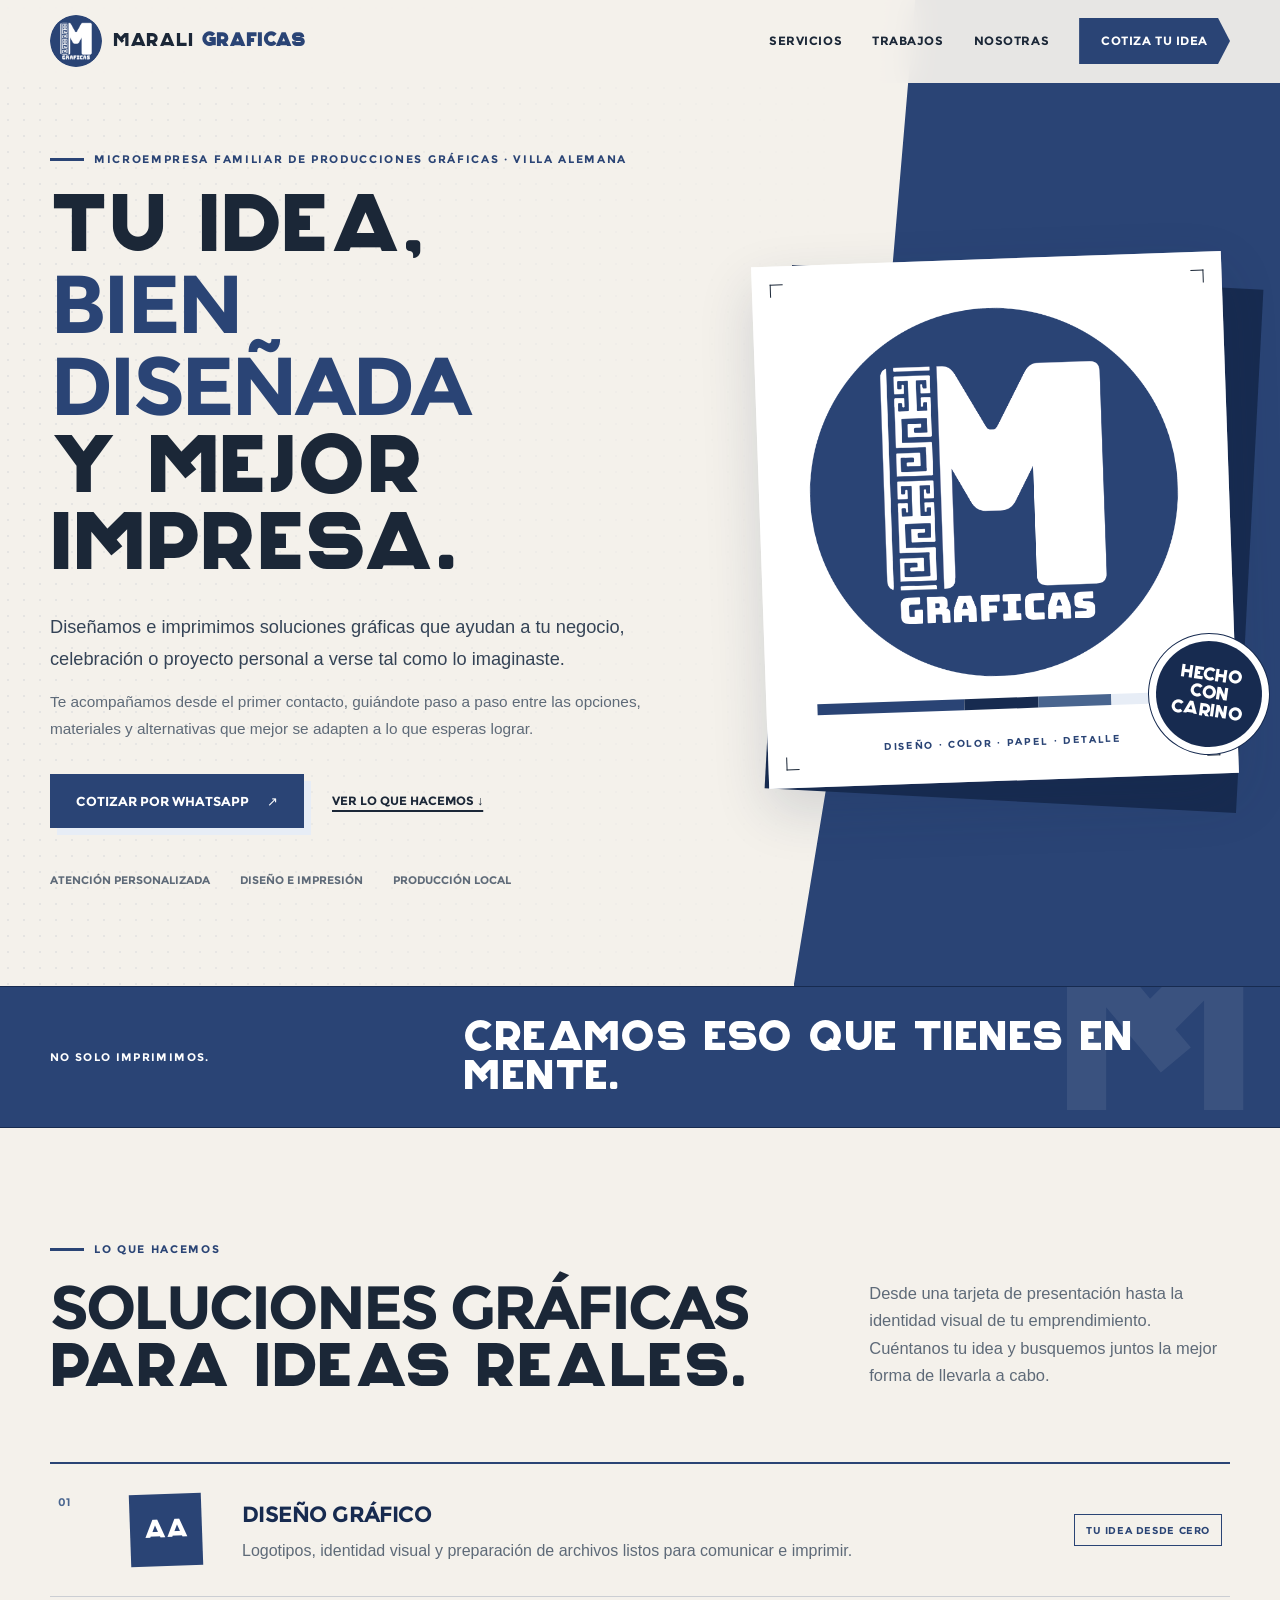
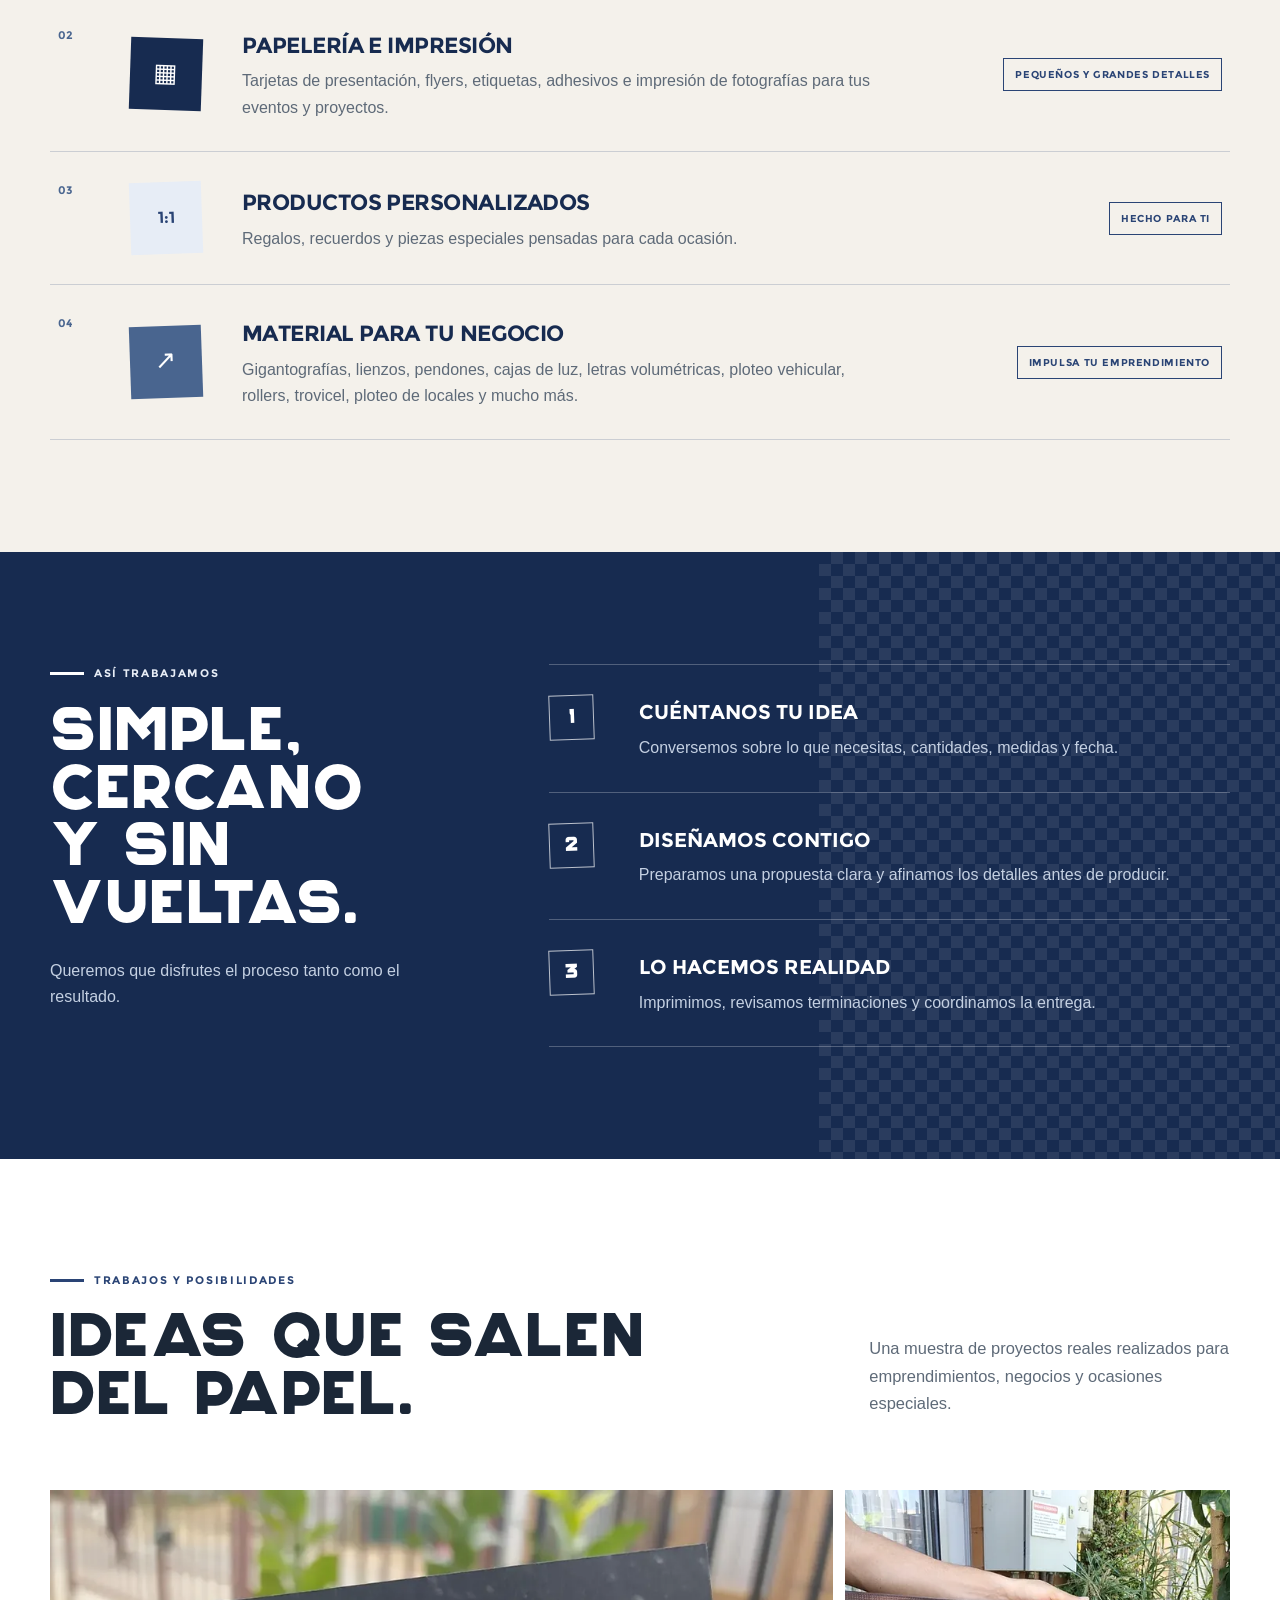
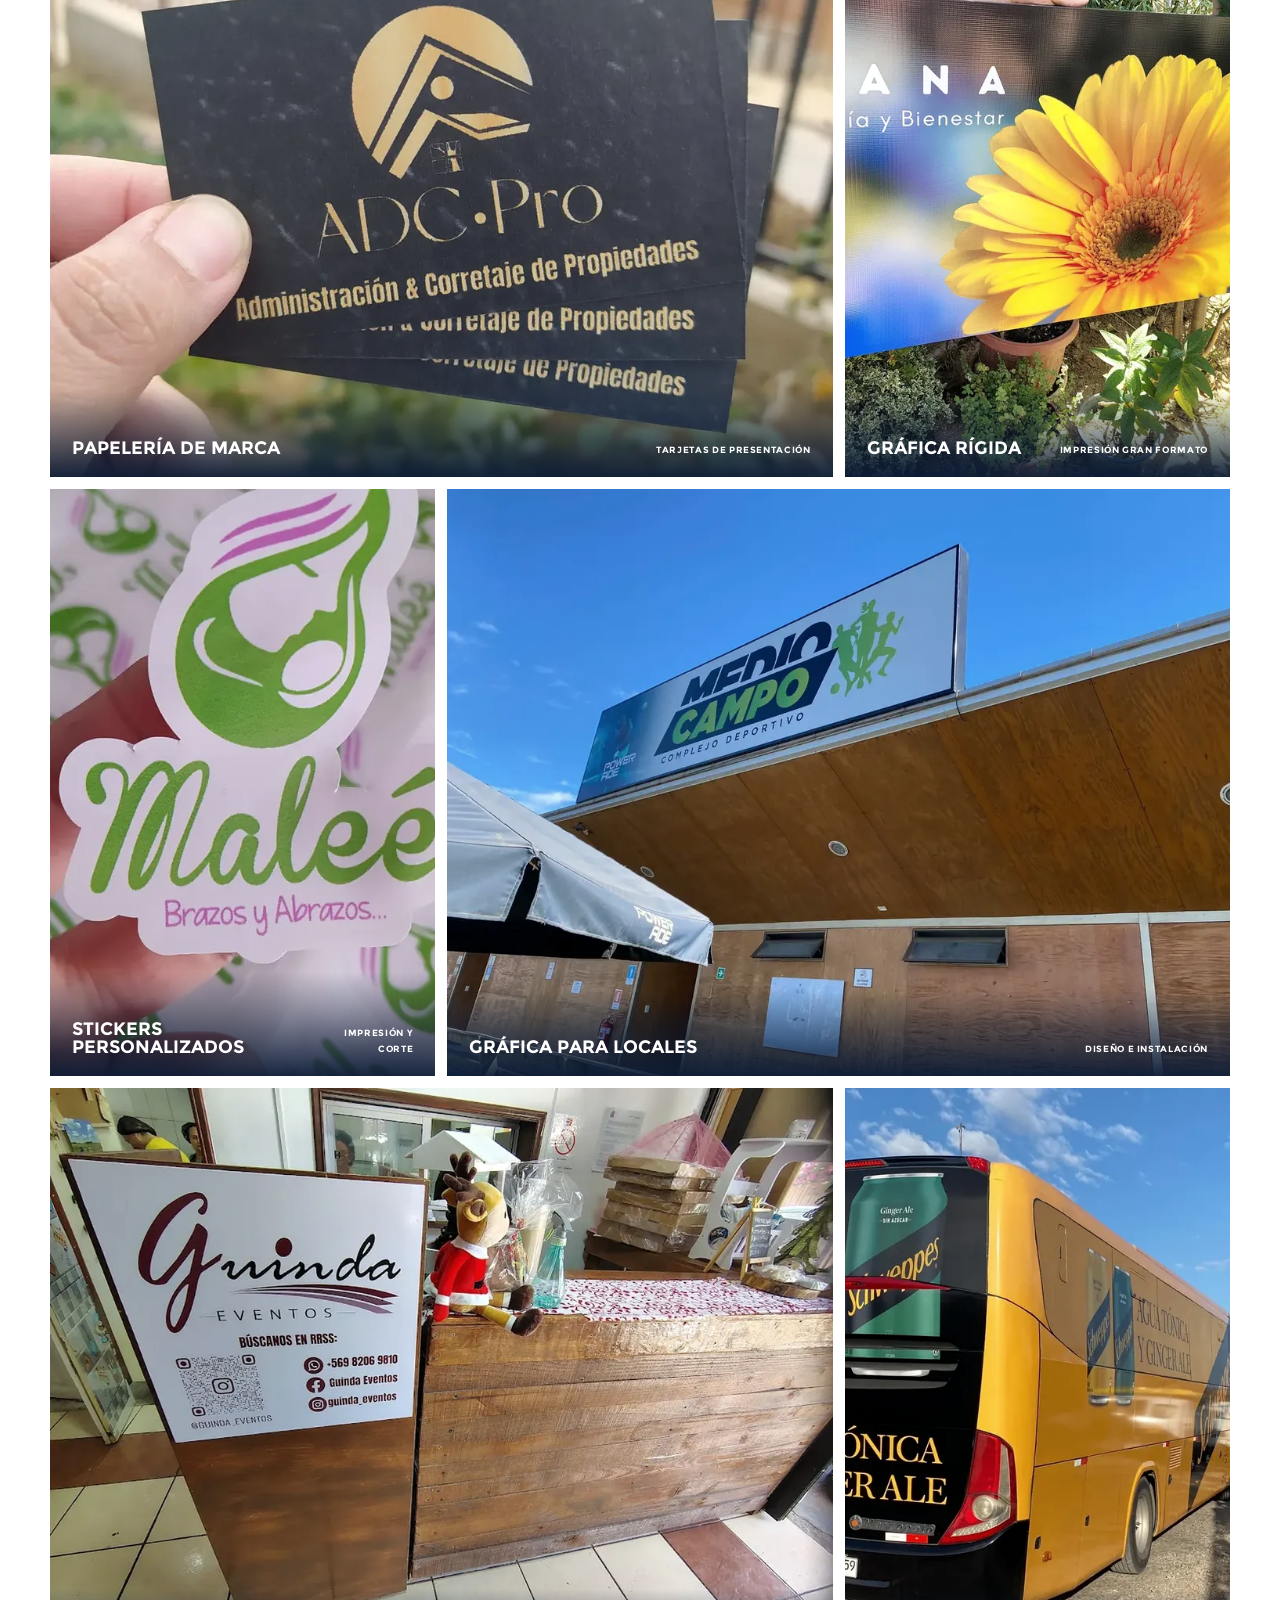
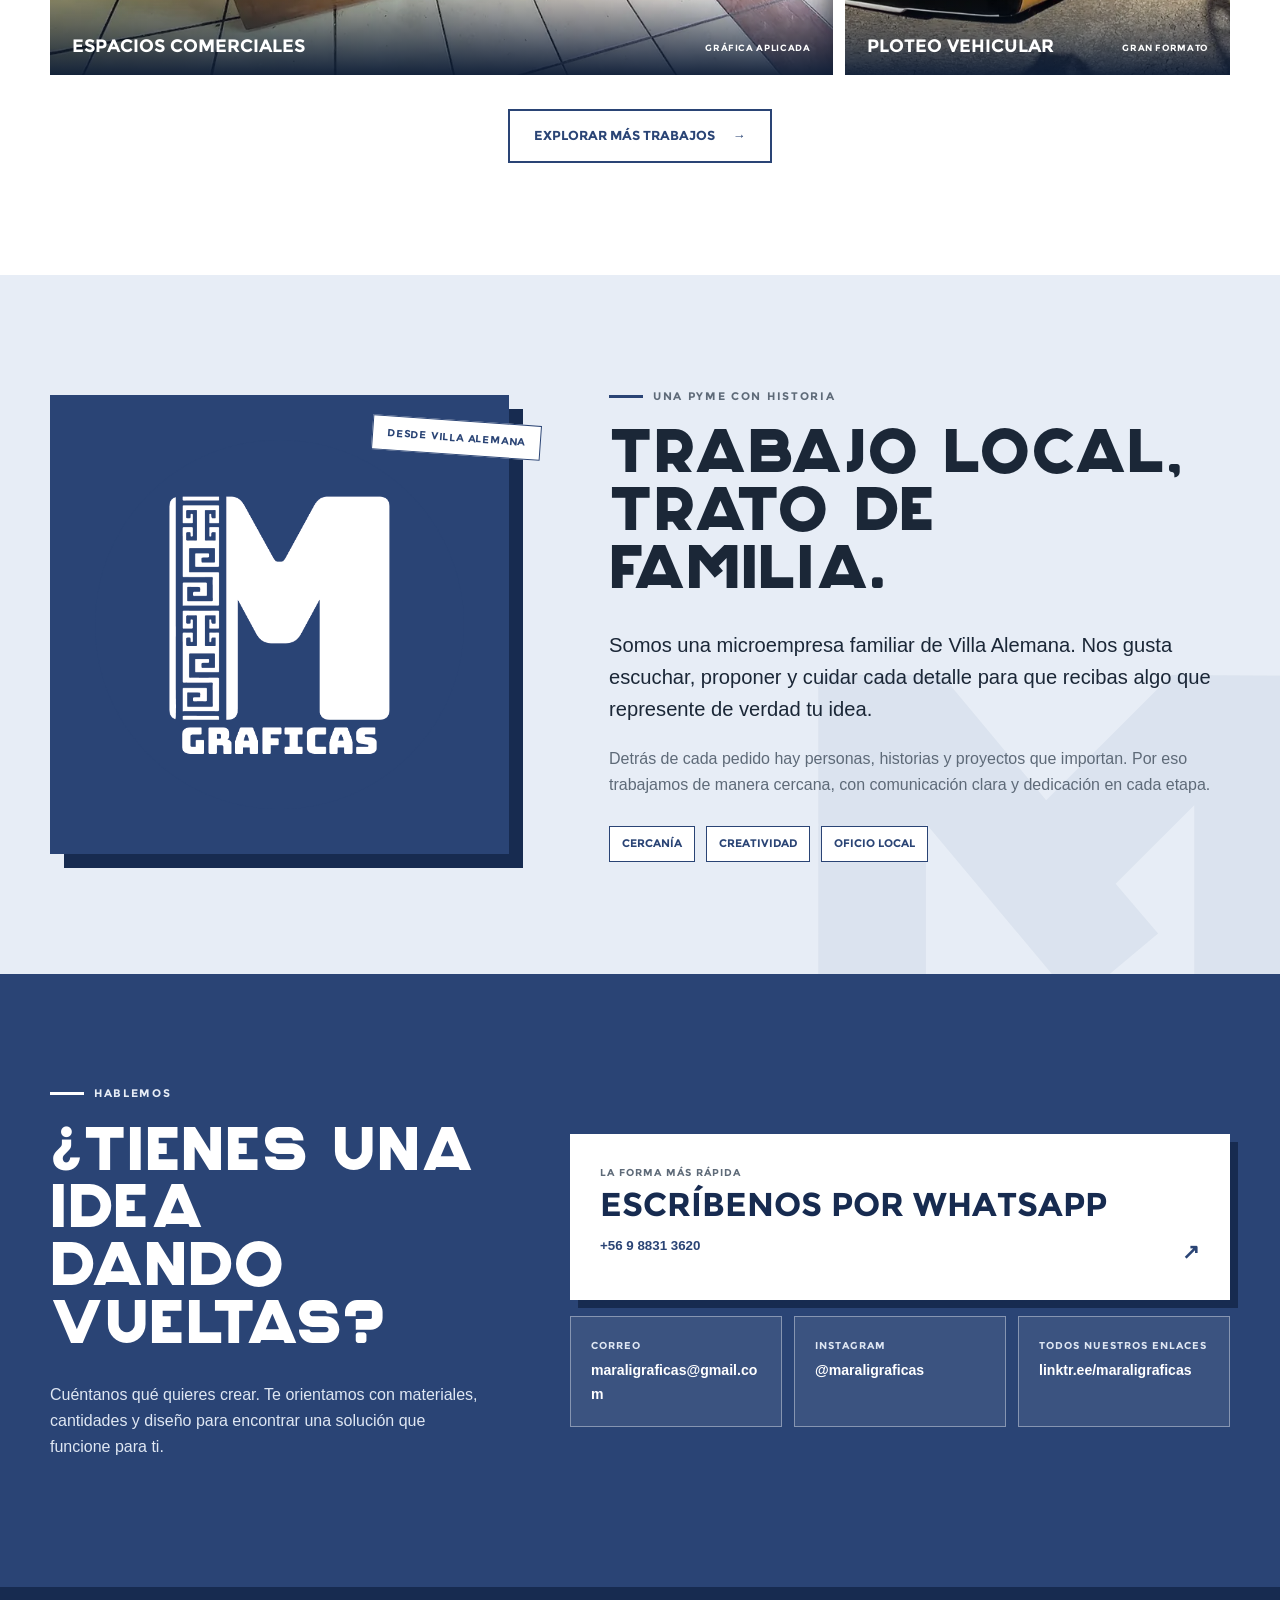
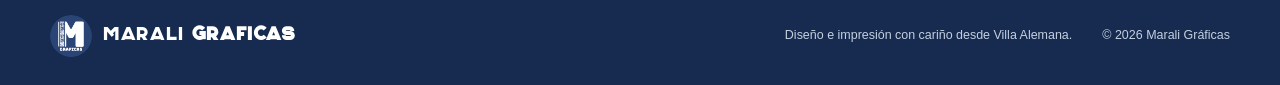
==== commit 3ad41b92: "Preparar sitio profesional y portafolio" ====
--- a/index.html
+++ b/index.html
@@ -3,11 +3,52 @@
   <head>
     <meta charset="utf-8">
     <meta name="viewport" content="width=device-width, initial-scale=1">
-    <meta name="description" content="Imprenta y diseño gráfico en Villa Alemana. Creamos piezas impresas y soluciones visuales con atención cercana y personalizada.">
-    <meta name="theme-color" content="#274675">
+    <meta name="description" content="Microempresa familiar de producciones gráficas en Villa Alemana. Diseño, impresión y soluciones personalizadas para negocios, celebraciones y proyectos.">
+    <meta name="theme-color" content="#2a4475">
+    <meta name="robots" content="index, follow">
+    <meta property="og:locale" content="es_CL">
+    <meta property="og:type" content="website">
+    <meta property="og:site_name" content="Marali Gráficas">
+    <meta property="og:title" content="Marali Gráficas | Imprenta y diseño en Villa Alemana">
+    <meta property="og:description" content="Diseño, impresión y soluciones gráficas con atención cercana desde Villa Alemana.">
+    <meta property="og:url" content="https://sebmunz.github.io/marali_graficas/">
+    <meta property="og:image" content="https://sebmunz.github.io/marali_graficas/assets/img/Logo.png">
+    <meta property="og:image:width" content="1205">
+    <meta property="og:image:height" content="1204">
+    <meta property="og:image:alt" content="Logo de Marali Gráficas">
+    <meta name="twitter:card" content="summary">
+    <meta name="twitter:title" content="Marali Gráficas | Imprenta y diseño">
+    <meta name="twitter:description" content="Producciones gráficas, diseño e impresión con atención cercana desde Villa Alemana.">
+    <meta name="twitter:image" content="https://sebmunz.github.io/marali_graficas/assets/img/Logo.png">
     <title>Marali Gráficas | Imprenta y diseño en Villa Alemana</title>
+    <link rel="canonical" href="https://sebmunz.github.io/marali_graficas/">
     <link rel="icon" href="assets/img/favicon.ico">
+    <link rel="apple-touch-icon" href="assets/img/Logo.png">
     <link rel="stylesheet" href="css/styles.css">
+    <script>document.documentElement.classList.add('js');</script>
+    <script type="application/ld+json">
+      {
+        "@context": "https://schema.org",
+        "@type": "LocalBusiness",
+        "name": "Marali Gráficas",
+        "description": "Microempresa familiar de producciones gráficas, diseño e impresión con atención cercana y personalizada.",
+        "url": "https://sebmunz.github.io/marali_graficas/",
+        "logo": "https://sebmunz.github.io/marali_graficas/assets/img/Logo.png",
+        "image": "https://sebmunz.github.io/marali_graficas/assets/img/Logo.png",
+        "telephone": "+56 9 8831 3620",
+        "email": "maraligraficas@gmail.com",
+        "address": {
+          "@type": "PostalAddress",
+          "addressLocality": "Villa Alemana",
+          "addressRegion": "Valparaíso",
+          "addressCountry": "CL"
+        },
+        "sameAs": [
+          "https://linktr.ee/maraligraficas",
+          "https://instagram.com/maraligraficas"
+        ]
+      }
+    </script>
   </head>
   <body>
     <a class="skip-link" href="#contenido">Saltar al contenido</a>
@@ -36,16 +77,17 @@
         <div class="hero-pattern" aria-hidden="true"></div>
         <div class="container hero-grid">
           <div class="hero-copy reveal">
-            <p class="eyebrow"><span></span> Imprenta familiar · Villa Alemana</p>
-            <h1>Tu idea,<br><em>bien diseñada</em><br>y mejor impresa.</h1>
-            <p class="hero-lead">Diseñamos e imprimimos piezas que ayudan a tu negocio, celebración o proyecto a verse como merece. Te acompañamos desde el primer boceto hasta el resultado final.</p>
+            <p class="eyebrow"><span></span> Microempresa familiar de producciones gráficas · Villa Alemana</p>
+            <h1>Tu idea,<br><em class="type-safe">bien diseñada</em><br>y mejor impresa.</h1>
+            <p class="hero-lead">Diseñamos e imprimimos soluciones gráficas que ayudan a tu negocio, celebración o proyecto personal a verse tal como lo imaginaste.</p>
+            <p class="hero-support">Te acompañamos desde el primer contacto, guiándote paso a paso entre las opciones, materiales y alternativas que mejor se adapten a lo que esperas lograr.</p>
             <div class="hero-actions">
               <a class="button button-primary" href="https://wa.me/56988313620?text=Hola%20Marali%2C%20quiero%20cotizar%20un%20trabajo" target="_blank" rel="noopener">Cotizar por WhatsApp <span aria-hidden="true">↗</span></a>
               <a class="text-link" href="#trabajos">Ver lo que hacemos <span aria-hidden="true">↓</span></a>
             </div>
             <ul class="hero-notes" aria-label="Características del servicio">
               <li>Atención personalizada</li>
-              <li>Diseño + impresión</li>
+              <li>Diseño e impresión</li>
               <li>Producción local</li>
             </ul>
           </div>
@@ -65,9 +107,8 @@
 
       <section class="intro-band" aria-label="Presentación">
         <div class="container intro-band-inner">
-          <p>No sólo imprimimos.</p>
-          <h2>Le damos forma a lo que tienes en mente.</h2>
-          <span aria-hidden="true">✦</span>
+          <p>No solo imprimimos.</p>
+          <h2>Creamos eso que tienes en mente.</h2>
         </div>
       </section>
 
@@ -76,9 +117,9 @@
           <div class="section-heading reveal">
             <div>
               <p class="eyebrow"><span></span> Lo que hacemos</p>
-              <h2>Soluciones gráficas<br>para ideas reales.</h2>
-            </div>
-            <p>Desde una tarjeta hasta la identidad visual de tu emprendimiento. Cuéntanos qué necesitas y buscamos contigo la mejor forma de producirlo.</p>
+              <h2><span class="type-safe">Soluciones gráficas</span><br>para ideas reales.</h2>
+            </div>
+            <p>Desde una tarjeta de presentación hasta la identidad visual de tu emprendimiento. Cuéntanos tu idea y busquemos juntos la mejor forma de llevarla a cabo.</p>
           </div>
 
           <div class="services-list">
@@ -91,23 +132,22 @@
             <article class="service-row reveal">
               <span class="service-number">02</span>
               <div class="service-icon service-icon-coral" aria-hidden="true">▦</div>
-              <div><h3>Papelería e impresión</h3><p>Tarjetas, volantes, etiquetas, stickers y papelería para negocios, eventos y proyectos.</p></div>
+              <div><h3>Papelería e impresión</h3><p>Tarjetas de presentación, flyers, etiquetas, adhesivos e impresión de fotografías para tus eventos y proyectos.</p></div>
               <span class="service-tag">Pequeños y grandes detalles</span>
             </article>
             <article class="service-row reveal">
               <span class="service-number">03</span>
-              <div class="service-icon service-icon-yellow" aria-hidden="true">✦</div>
+              <div class="service-icon service-icon-yellow" aria-hidden="true">1:1</div>
               <div><h3>Productos personalizados</h3><p>Regalos, recuerdos y piezas especiales pensadas para cada ocasión.</p></div>
               <span class="service-tag">Hecho para ti</span>
             </article>
             <article class="service-row reveal">
               <span class="service-number">04</span>
               <div class="service-icon service-icon-green" aria-hidden="true">↗</div>
-              <div><h3>Material para tu negocio</h3><p>Soluciones gráficas para que tu marca se vea coherente, profesional y cercana.</p></div>
+              <div><h3>Material para tu negocio</h3><p>Gigantografías, lienzos, pendones, cajas de luz, letras volumétricas, ploteo vehicular, rollers, trovicel, ploteo de locales y mucho más.</p></div>
               <span class="service-tag">Impulsa tu emprendimiento</span>
             </article>
           </div>
-          <p class="placeholder-note">Servicios referenciales · Ajustaremos esta lista con el catálogo definitivo de Marali.</p>
         </div>
       </section>
 
@@ -130,14 +170,17 @@
         <div class="container">
           <div class="section-heading reveal">
             <div><p class="eyebrow"><span></span> Trabajos y posibilidades</p><h2>Ideas que salen<br>del papel.</h2></div>
-            <p>Esta galería usa imágenes referenciales por ahora. Está preparada para reemplazarlas por trabajos reales sin alterar el diseño.</p>
+            <p>Una muestra de proyectos reales realizados para emprendimientos, negocios y ocasiones especiales.</p>
           </div>
           <div class="work-grid">
-            <figure class="work-item work-wide reveal"><img src="assets/img/portfolio/fullsize/1.jpg" width="650" height="350" loading="lazy" decoding="async" alt="Muestra referencial de piezas gráficas impresas sobre una mesa"><figcaption><span>Papelería de marca</span><small>Imagen referencial</small></figcaption></figure>
-            <figure class="work-item reveal"><img src="assets/img/portfolio/fullsize/2.jpg" width="650" height="350" loading="lazy" decoding="async" alt="Muestra referencial de tarjetas impresas y posavasos"><figcaption><span>Impresos especiales</span><small>Imagen referencial</small></figcaption></figure>
-            <figure class="work-item reveal"><img src="assets/img/portfolio/fullsize/5.jpg" width="650" height="350" loading="lazy" decoding="async" alt="Muestra referencial de materiales y herramientas de diseño"><figcaption><span>Diseño con oficio</span><small>Imagen referencial</small></figcaption></figure>
-            <figure class="work-item work-wide reveal"><img src="assets/img/portfolio/fullsize/6.jpg" width="650" height="350" loading="lazy" decoding="async" alt="Muestra referencial de herramientas de trabajo artesanal"><figcaption><span>Proyectos personalizados</span><small>Imagen referencial</small></figcaption></figure>
-          </div>
+            <figure class="work-item work-wide reveal"><img src="assets/img/trabajos/tarjetas-presentacion.webp" width="1000" height="750" loading="lazy" decoding="async" alt="Tarjetas de presentación negras con impresión dorada para una corredora de propiedades"><figcaption><span>Papelería de marca</span><small>Tarjetas de presentación</small></figcaption></figure>
+            <figure class="work-item reveal"><img src="assets/img/trabajos/grafica-rigida.webp" width="1000" height="750" loading="lazy" decoding="async" alt="Gráfica corporativa impresa sobre una placa rígida"><figcaption><span>Gráfica rígida</span><small>Impresión gran formato</small></figcaption></figure>
+            <figure class="work-item reveal"><img src="assets/img/trabajos/stickers-personalizados.webp" width="1000" height="750" loading="lazy" decoding="async" alt="Sticker troquelado personalizado sostenido frente a una plancha impresa"><figcaption><span>Stickers personalizados</span><small>Impresión y corte</small></figcaption></figure>
+            <figure class="work-item work-wide reveal"><img src="assets/img/trabajos/grafica-local.webp" width="1000" height="750" loading="lazy" decoding="async" alt="Letrero exterior instalado en un complejo deportivo"><figcaption><span>Gráfica para locales</span><small>Diseño e instalación</small></figcaption></figure>
+            <figure class="work-item work-wide reveal"><img src="assets/img/trabajos/intervencion-comercial.webp" width="1000" height="750" loading="lazy" decoding="async" alt="Mostrador de un negocio revestido con su identidad visual"><figcaption><span>Espacios comerciales</span><small>Gráfica aplicada</small></figcaption></figure>
+            <figure class="work-item reveal"><img src="assets/img/trabajos/ploteo-vehicular.webp" width="1000" height="750" loading="lazy" decoding="async" alt="Bus intervenido con gráfica publicitaria amarilla y negra"><figcaption><span>Ploteo vehicular</span><small>Gran formato</small></figcaption></figure>
+          </div>
+          <div class="work-more reveal"><a class="button button-outline" href="trabajos.html">Explorar más trabajos <span aria-hidden="true">→</span></a></div>
         </div>
       </section>
 
@@ -150,10 +193,9 @@
           <div class="about-copy reveal">
             <p class="eyebrow"><span></span> Una pyme con historia</p>
             <h2>Trabajo local,<br>trato de familia.</h2>
-            <p class="about-lead">Somos una imprenta familiar de Villa Alemana. Nos gusta escuchar, proponer y cuidar cada detalle para que recibas algo que represente de verdad tu idea.</p>
+            <p class="about-lead">Somos una microempresa familiar de Villa Alemana. Nos gusta escuchar, proponer y cuidar cada detalle para que recibas algo que represente de verdad tu idea.</p>
             <p>Detrás de cada pedido hay personas, historias y proyectos que importan. Por eso trabajamos de manera cercana, con comunicación clara y dedicación en cada etapa.</p>
-            <div class="about-values"><span>✦ Cercanía</span><span>✦ Creatividad</span><span>✦ Oficio local</span></div>
-            <p class="placeholder-note">Texto base · Lo completaremos con la historia real de la familia.</p>
+            <div class="about-values"><span>Cercanía</span><span>Creatividad</span><span>Oficio local</span></div>
           </div>
         </div>
       </section>
@@ -170,6 +212,7 @@
             <div class="contact-secondary">
               <a href="mailto:maraligraficas@gmail.com"><span>Correo</span><strong>maraligraficas@gmail.com</strong></a>
               <a href="https://instagram.com/maraligraficas" target="_blank" rel="noopener"><span>Instagram</span><strong>@maraligraficas</strong></a>
+              <a href="https://linktr.ee/maraligraficas" target="_blank" rel="noopener"><span>Todos nuestros enlaces</span><strong>linktr.ee/maraligraficas</strong></a>
             </div>
           </div>
         </div>
@@ -180,7 +223,7 @@
       <div class="container footer-inner">
         <a class="brand brand-footer" href="#inicio"><img src="assets/img/Logo.png" width="42" height="42" alt=""><span>Marali <strong>Gráficas</strong></span></a>
         <p>Diseño e impresión con cariño desde Villa Alemana.</p>
-        <p>© <span data-year></span> Marali Gráficas</p>
+        <p>© <span data-year>2026</span> Marali Gráficas</p>
       </div>
     </footer>
 
--- a/css/styles.css
+++ b/css/styles.css
@@ -1,45 +1,50 @@
+@font-face{font-family:"Overgrow";src:url("../assets/fonts/Overgrow-Demo.otf") format("opentype");font-weight:400;font-display:swap}
 @font-face{font-family:"Montserrat";src:url("../assets/fonts/Montserrat-Bold.woff") format("woff");font-weight:700;font-display:swap}
-@font-face{font-family:"Bungee";src:url("../assets/fonts/Bungee-Regular.ttf") format("truetype");font-weight:400;font-display:swap}
-:root{--ink:#274675;--ink-dark:#172d4c;--paper:#f5f0e7;--paper-light:#fffcf5;--coral:#e8644a;--yellow:#f3c44e;--green:#609151;--text:#1e2a35;--muted:#64707a;--line:rgba(30,42,53,.18);--container:1180px;--shadow:0 24px 60px rgba(23,45,76,.16)}
+:root{--brand:#2a4475;--brand-deep:#172b50;--brand-mid:#49658f;--brand-pale:#e7edf6;--paper:#f4f1eb;--white:#fff;--text:#1b2737;--muted:#5e6a78;--line:rgba(42,68,117,.2);--container:1180px;--shadow:0 22px 55px rgba(23,43,80,.16)}
 *{box-sizing:border-box}
 html{scroll-behavior:smooth;scroll-padding-top:88px}
-body{margin:0;color:var(--text);background:var(--paper);font-family:"Trebuchet MS","Segoe UI",sans-serif;line-height:1.6;-webkit-font-smoothing:antialiased}
-img{display:block;max-width:100%;height:auto}
-a{color:inherit}
-button,a{touch-action:manipulation}
+body{margin:0;color:var(--text);background:var(--paper);font-family:"Segoe UI",Arial,sans-serif;line-height:1.65;-webkit-font-smoothing:antialiased}
+img{display:block;max-width:100%;height:auto}a{color:inherit}button,a{touch-action:manipulation}
 .container{width:min(calc(100% - 40px),var(--container));margin-inline:auto}
 .sr-only{position:absolute;width:1px;height:1px;padding:0;margin:-1px;overflow:hidden;clip:rect(0,0,0,0);white-space:nowrap;border:0}
-.skip-link{position:fixed;z-index:1000;top:12px;left:12px;padding:10px 16px;background:var(--paper-light);color:var(--ink);transform:translateY(-160%);transition:.2s}
-.skip-link:focus{transform:none}
-:focus-visible{outline:3px solid var(--yellow);outline-offset:4px}
-.site-header{position:fixed;z-index:100;inset:0 0 auto;background:rgba(245,240,231,.92);border-bottom:1px solid transparent;backdrop-filter:blur(14px);transition:.25s}
-.site-header.is-scrolled{border-color:var(--line);box-shadow:0 8px 30px rgba(23,45,76,.08)}
-.header-inner{height:82px;display:flex;align-items:center;justify-content:space-between}
-.brand{display:flex;align-items:center;gap:11px;text-decoration:none;font-size:1.05rem;letter-spacing:.01em}
-.brand img{border-radius:50%}.brand strong{color:var(--ink)}
-.main-nav{display:flex;align-items:center;gap:30px}.main-nav a{text-decoration:none;font-size:.92rem;font-weight:700}.main-nav a:not(.nav-cta):hover{color:var(--coral)}
-.nav-cta{padding:11px 20px;background:var(--ink);color:white;border:2px solid var(--ink);border-radius:2px;transition:.2s}.nav-cta:hover{background:var(--coral);border-color:var(--coral);transform:translateY(-2px)}
-.menu-button{display:none;width:48px;height:48px;border:0;background:none;padding:10px}.menu-button span:not(.sr-only){display:block;height:2px;margin:6px 0;background:var(--ink);transition:.2s}
-.hero{position:relative;min-height:760px;padding:150px 0 92px;overflow:hidden;background:var(--paper-light)}
-.hero-pattern{position:absolute;inset:0;opacity:.055;background-image:linear-gradient(var(--ink) 1px,transparent 1px),linear-gradient(90deg,var(--ink) 1px,transparent 1px);background-size:32px 32px;mask-image:linear-gradient(90deg,black,transparent 75%)}
-.hero-grid{position:relative;display:grid;grid-template-columns:1.12fr .88fr;gap:72px;align-items:center}
-.eyebrow{display:flex;align-items:center;gap:10px;margin:0 0 20px;color:var(--ink);font-size:.76rem;font-weight:700;letter-spacing:.16em;text-transform:uppercase}.eyebrow span{display:block;width:34px;height:2px;background:var(--coral)}
-h1,h2,h3,p{margin-top:0}h1,h2{font-family:Georgia,"Times New Roman",serif;font-weight:400;line-height:.98;letter-spacing:-.045em}h1{max-width:720px;margin-bottom:28px;font-size:clamp(3.35rem,6.8vw,6.1rem)}h1 em{color:var(--coral);font-weight:400}h2{font-size:clamp(2.55rem,5vw,4.5rem)}
-.hero-lead{max-width:620px;margin-bottom:32px;color:#46515b;font-size:1.17rem;line-height:1.75}
-.hero-actions{display:flex;align-items:center;gap:28px;flex-wrap:wrap}.button{display:inline-flex;align-items:center;justify-content:center;gap:18px;min-height:54px;padding:14px 22px;border:2px solid var(--ink);text-decoration:none;font-weight:700}.button-primary{background:var(--ink);color:white;box-shadow:7px 7px 0 var(--yellow);transition:.2s}.button-primary:hover{background:var(--coral);border-color:var(--coral);box-shadow:3px 3px 0 var(--yellow);transform:translate(2px,2px)}.text-link{font-weight:700;text-decoration-thickness:2px;text-underline-offset:5px}
-.hero-notes{display:flex;gap:18px;flex-wrap:wrap;margin:44px 0 0;padding:0;list-style:none;color:var(--muted);font-size:.82rem;font-weight:700}.hero-notes li:not(:last-child)::after{content:"·";margin-left:18px;color:var(--coral)}
-.hero-visual{position:relative;max-width:470px;margin-left:auto}.paper-stack{position:absolute;inset:18px -20px -20px 18px;background:var(--yellow);transform:rotate(4deg)}.hero-card{position:relative;padding:48px 50px 30px;background:white;border:1px solid var(--line);box-shadow:var(--shadow);transform:rotate(-2.5deg)}.hero-card>img{width:100%;aspect-ratio:1;object-fit:contain}.hero-card>p{margin:25px 0 0;color:var(--ink);font-family:"Montserrat",sans-serif;font-size:.65rem;letter-spacing:.17em;text-align:center}.color-strip{display:grid;grid-template-columns:repeat(4,1fr);height:12px;margin-top:22px}.color-strip i:nth-child(1){background:var(--ink)}.color-strip i:nth-child(2){background:var(--coral)}.color-strip i:nth-child(3){background:var(--yellow)}.color-strip i:nth-child(4){background:var(--green)}
-.registration-marks span{position:absolute;width:13px;height:13px;border-color:var(--ink)}.registration-marks span:nth-child(1){top:17px;left:17px;border-top:1px solid;border-left:1px solid}.registration-marks span:nth-child(2){top:17px;right:17px;border-top:1px solid;border-right:1px solid}.registration-marks span:nth-child(3){bottom:17px;left:17px;border-bottom:1px solid;border-left:1px solid}.registration-marks span:nth-child(4){bottom:17px;right:17px;border-bottom:1px solid;border-right:1px solid}
-.hero-sticker{position:absolute;right:-34px;bottom:34px;display:grid;place-items:center;width:105px;aspect-ratio:1;border-radius:50%;background:var(--coral);color:white;font-family:Georgia,serif;font-size:1rem;line-height:1.1;text-align:center;transform:rotate(9deg);box-shadow:0 0 0 7px var(--paper-light),0 0 0 8px var(--coral)}
-.intro-band{background:var(--yellow);border-block:1px solid rgba(30,42,53,.28)}.intro-band-inner{min-height:135px;display:grid;grid-template-columns:1fr 2fr auto;gap:30px;align-items:center}.intro-band p{margin:0;font-weight:700;text-transform:uppercase;font-size:.75rem;letter-spacing:.12em}.intro-band h2{margin:0;font-size:clamp(1.75rem,3.5vw,3rem);letter-spacing:-.03em}.intro-band span{font-size:2rem}
-.section{padding:112px 0}.section-heading{display:grid;grid-template-columns:1.35fr .65fr;gap:70px;align-items:end;margin-bottom:65px}.section-heading h2{margin:0}.section-heading>p{max-width:450px;margin:0 0 8px;color:var(--muted);font-size:1.05rem}
-.services{background:var(--paper)}.services-list{border-top:1px solid var(--line)}.service-row{display:grid;grid-template-columns:44px 84px minmax(0,1fr) 220px;gap:28px;align-items:center;padding:30px 8px;border-bottom:1px solid var(--line);transition:.25s}.service-row:hover{padding-inline:18px;background:var(--paper-light)}.service-number{align-self:start;color:var(--muted);font-size:.74rem;font-weight:700}.service-icon{display:grid;place-items:center;width:72px;aspect-ratio:1;background:var(--ink);color:white;font-family:Georgia,serif;font-size:1.5rem;transform:rotate(-3deg)}.service-icon-coral{background:var(--coral);transform:rotate(2deg)}.service-icon-yellow{background:var(--yellow);color:var(--text)}.service-icon-green{background:var(--green)}.service-row h3{margin:0 0 5px;font-family:Georgia,serif;font-size:1.55rem}.service-row p{max-width:610px;margin:0;color:var(--muted)}.service-tag{justify-self:end;padding:7px 11px;border:1px solid var(--line);font-size:.7rem;font-weight:700;text-transform:uppercase;letter-spacing:.07em}.placeholder-note{margin:22px 0 0;color:var(--muted);font-size:.78rem;font-style:italic}
-.process{background:var(--ink);color:white}.process-grid{display:grid;grid-template-columns:.75fr 1.25fr;gap:90px}.eyebrow-light{color:#dce7f5}.process-title h2{margin-bottom:24px}.process-title>p:last-child{color:#bac9dc}.process-steps{margin:0;padding:0;list-style:none;border-top:1px solid rgba(255,255,255,.24)}.process-steps li{display:grid;grid-template-columns:70px 1fr;gap:20px;padding:30px 0;border-bottom:1px solid rgba(255,255,255,.24)}.process-steps li>span{display:grid;place-items:center;width:45px;height:45px;border:1px solid rgba(255,255,255,.6);border-radius:50%;font-family:Georgia,serif}.process-steps h3{margin:0 0 6px;font-family:Georgia,serif;font-size:1.5rem}.process-steps p{margin:0;color:#bac9dc}
-.work{background:var(--paper-light)}.work-grid{display:grid;grid-template-columns:repeat(3,1fr);gap:18px}.work-item{position:relative;min-height:300px;margin:0;overflow:hidden;background:var(--ink)}.work-wide{grid-column:span 2}.work-item img{width:100%;height:100%;object-fit:cover;filter:saturate(.82);transition:.5s}.work-item:hover img{transform:scale(1.035);filter:saturate(1)}.work-item figcaption{position:absolute;inset:auto 0 0;display:flex;align-items:flex-end;justify-content:space-between;gap:16px;padding:22px;color:white;background:linear-gradient(transparent,rgba(10,20,32,.88))}.work-item figcaption span{font-family:Georgia,serif;font-size:1.35rem}.work-item figcaption small{text-transform:uppercase;letter-spacing:.08em}
-.about{position:relative;overflow:hidden}.about::after{content:"M";position:absolute;z-index:-1;right:-4vw;bottom:-20vw;color:rgba(39,70,117,.05);font-family:"Bungee",sans-serif;font-size:48vw;line-height:1}.about-grid{display:grid;grid-template-columns:.85fr 1.15fr;gap:100px;align-items:center}.about-mark{position:relative;padding:45px;background:var(--ink);transform:rotate(-2deg);box-shadow:14px 14px 0 var(--coral)}.about-mark img{aspect-ratio:1;object-fit:contain}.about-mark span{position:absolute;right:-32px;top:25px;padding:8px 14px;background:var(--yellow);font-size:.7rem;font-weight:700;text-transform:uppercase;letter-spacing:.08em;transform:rotate(5deg)}.about-copy h2{margin-bottom:30px}.about-copy>p{max-width:650px;color:var(--muted)}.about-copy .about-lead{color:var(--text);font-family:Georgia,serif;font-size:1.35rem;line-height:1.55}.about-values{display:flex;gap:11px;flex-wrap:wrap;margin-top:28px}.about-values span{padding:8px 12px;background:var(--paper-light);border:1px solid var(--line);font-size:.77rem;font-weight:700;text-transform:uppercase}
-.contact{padding:110px 0;background:var(--coral);color:white}.contact-grid{display:grid;grid-template-columns:.8fr 1.2fr;gap:80px;align-items:center}.contact-copy h2{margin-bottom:28px}.contact-copy>p:last-child{max-width:480px;color:#fff2ee}.contact-actions{display:grid;gap:16px}.contact-card,.contact-secondary a{display:block;text-decoration:none}.contact-main{padding:30px;background:var(--paper-light);color:var(--text);box-shadow:8px 8px 0 var(--ink);transition:.2s}.contact-main:hover{transform:translate(3px,3px);box-shadow:4px 4px 0 var(--ink)}.contact-main span,.contact-secondary span{display:block;margin-bottom:6px;color:var(--muted);font-size:.7rem;font-weight:700;text-transform:uppercase;letter-spacing:.1em}.contact-main strong{display:block;font-family:Georgia,serif;font-size:clamp(1.6rem,3vw,2.3rem)}.contact-main small{display:flex;justify-content:space-between;margin-top:14px;color:var(--ink);font-weight:700}.contact-main b{font-size:1.3rem}.contact-secondary{display:grid;grid-template-columns:1fr 1fr;gap:16px}.contact-secondary a{min-width:0;padding:20px;background:rgba(255,255,255,.12);border:1px solid rgba(255,255,255,.35);transition:.2s}.contact-secondary a:hover{background:rgba(255,255,255,.2)}.contact-secondary span{color:#ffe8e2}.contact-secondary strong{display:block;overflow-wrap:anywhere;font-size:.92rem}
-.site-footer{padding:28px 0;background:var(--ink-dark);color:#c3d0df}.footer-inner{display:grid;grid-template-columns:1fr auto auto;align-items:center;gap:30px}.brand-footer{color:white}.footer-inner p{margin:0;font-size:.78rem}
-.reveal{opacity:0;transform:translateY(22px);transition:opacity .65s ease,transform .65s ease}.reveal.is-visible{opacity:1;transform:none}
+.skip-link{position:fixed;z-index:1000;top:12px;left:12px;padding:10px 16px;background:var(--white);color:var(--brand);transform:translateY(-160%);transition:.2s}.skip-link:focus{transform:none}
+:focus-visible{outline:3px solid #7ea6df;outline-offset:4px}
+.site-header{position:fixed;z-index:100;inset:0 0 auto;background:rgba(244,241,235,.94);border-bottom:1px solid transparent;backdrop-filter:blur(14px);transition:.25s}.site-header.is-scrolled{border-color:var(--line);box-shadow:0 8px 30px rgba(23,43,80,.08)}
+.header-inner{height:82px;display:flex;align-items:center;justify-content:space-between}.brand{display:flex;align-items:center;gap:11px;text-decoration:none;font-family:"Overgrow","Montserrat",sans-serif;font-size:1.16rem;letter-spacing:.035em;text-transform:uppercase}.brand img{border-radius:50%}.brand strong{color:var(--brand)}
+.main-nav{display:flex;align-items:center;gap:30px}.main-nav a{text-decoration:none;font-family:"Montserrat",sans-serif;font-size:.78rem;letter-spacing:.045em;text-transform:uppercase}.main-nav a:not(.nav-cta):hover{color:var(--brand-mid)}
+.nav-cta{padding:11px 20px;background:var(--brand);color:white;border:2px solid var(--brand);clip-path:polygon(0 0,92% 0,100% 50%,92% 100%,0 100%);transition:.2s}.nav-cta:hover{background:var(--brand-deep);border-color:var(--brand-deep);transform:translateX(3px)}
+.menu-button{display:none;width:48px;height:48px;border:0;background:none;padding:10px}.menu-button span:not(.sr-only){display:block;height:2px;margin:6px 0;background:var(--brand);transition:.2s}
+.hero{position:relative;min-height:780px;padding:150px 0 96px;overflow:hidden;background:var(--paper)}
+.hero::after{content:"";position:absolute;top:0;right:0;width:38%;height:100%;background:var(--brand);clip-path:polygon(25% 0,100% 0,100% 100%,0 100%,16% 52%)}
+.hero-pattern{position:absolute;inset:0;opacity:.075;background-image:radial-gradient(var(--brand) 1.3px,transparent 1.3px);background-size:16px 16px;mask-image:linear-gradient(90deg,#000,transparent 68%)}
+.hero-grid{position:relative;z-index:1;display:grid;grid-template-columns:1.12fr .88fr;gap:76px;align-items:center}
+.eyebrow{display:flex;align-items:center;gap:10px;margin:0 0 20px;color:var(--brand);font-family:"Montserrat",sans-serif;font-size:.7rem;font-weight:700;letter-spacing:.15em;text-transform:uppercase}.eyebrow span{display:block;width:34px;height:3px;background:var(--brand)}
+h1,h2,h3,p{margin-top:0}h1,h2{font-family:"Overgrow","Montserrat",sans-serif;font-weight:400;line-height:.94;letter-spacing:.01em;text-transform:uppercase}h1{max-width:720px;margin-bottom:28px;font-size:clamp(3.35rem,6.4vw,6.2rem)}h1 em{display:inline;color:var(--brand);font-style:normal;font-weight:400}h2{font-size:clamp(2.45rem,4.8vw,4.4rem)}
+.hero-lead{max-width:640px;margin-bottom:14px;color:#344356;font-size:1.14rem;line-height:1.75}.hero-support{max-width:630px;margin-bottom:32px;color:var(--muted);font-size:.96rem;line-height:1.72}
+.hero-actions{display:flex;align-items:center;gap:28px;flex-wrap:wrap}.button{display:inline-flex;align-items:center;justify-content:center;gap:18px;min-height:54px;padding:14px 24px;border:2px solid var(--brand);text-decoration:none;font-family:"Montserrat",sans-serif;font-size:.8rem;text-transform:uppercase}.button-primary{background:var(--brand);color:white;box-shadow:7px 7px 0 var(--brand-pale);transition:.2s}.button-primary:hover{background:var(--brand-deep);border-color:var(--brand-deep);box-shadow:3px 3px 0 var(--brand-pale);transform:translate(2px,2px)}.text-link{font-family:"Montserrat",sans-serif;font-size:.78rem;text-decoration-thickness:2px;text-underline-offset:5px;text-transform:uppercase}
+.hero-notes{display:flex;gap:18px;flex-wrap:wrap;margin:44px 0 0;padding:0;list-style:none;color:var(--muted);font-family:"Montserrat",sans-serif;font-size:.68rem;text-transform:uppercase}.hero-notes li:not(:last-child)::after{content:"+";margin-left:18px;color:var(--brand)}
+.hero-visual{position:relative;max-width:470px;margin-left:auto}.paper-stack{position:absolute;inset:18px -20px -20px 18px;background:var(--brand-deep);transform:rotate(3deg)}.hero-card{position:relative;padding:48px 50px 30px;background:var(--white);border:1px solid rgba(255,255,255,.55);box-shadow:var(--shadow);transform:rotate(-2deg)}.hero-card>img{width:100%;aspect-ratio:1;object-fit:contain}.hero-card>p{margin:25px 0 0;color:var(--brand);font-family:"Montserrat",sans-serif;font-size:.62rem;letter-spacing:.17em;text-align:center}.color-strip{display:grid;grid-template-columns:2fr 1fr 1fr 1fr;height:11px;margin-top:22px}.color-strip i:nth-child(1){background:var(--brand)}.color-strip i:nth-child(2){background:var(--brand-deep)}.color-strip i:nth-child(3){background:var(--brand-mid)}.color-strip i:nth-child(4){background:var(--brand-pale)}
+.registration-marks span{position:absolute;width:13px;height:13px;border-color:var(--brand)}.registration-marks span:nth-child(1){top:17px;left:17px;border-top:1px solid;border-left:1px solid}.registration-marks span:nth-child(2){top:17px;right:17px;border-top:1px solid;border-right:1px solid}.registration-marks span:nth-child(3){bottom:17px;left:17px;border-bottom:1px solid;border-left:1px solid}.registration-marks span:nth-child(4){bottom:17px;right:17px;border-bottom:1px solid;border-right:1px solid}
+.hero-sticker{position:absolute;right:-32px;bottom:34px;display:grid;place-items:center;width:106px;aspect-ratio:1;border-radius:50%;background:var(--brand-deep);color:white;font-family:"Overgrow",sans-serif;font-size:1.12rem;line-height:1;text-align:center;text-transform:uppercase;transform:rotate(8deg);box-shadow:0 0 0 7px var(--white),0 0 0 8px var(--brand-deep)}
+.intro-band{position:relative;background:var(--brand);color:white;border-block:1px solid var(--brand-deep);overflow:hidden}.intro-band::after{content:"M";position:absolute;right:2%;top:-55px;color:rgba(255,255,255,.08);font-family:"Overgrow",sans-serif;font-size:14rem;line-height:1}.intro-band-inner{position:relative;z-index:1;min-height:140px;display:grid;grid-template-columns:1fr 2fr auto;gap:30px;align-items:center}.intro-band p{margin:0;font-family:"Montserrat",sans-serif;font-size:.7rem;letter-spacing:.12em;text-transform:uppercase}.intro-band h2{margin:0;font-size:clamp(1.7rem,3.25vw,3rem)}.intro-band span{font-size:2rem}
+.section{padding:112px 0}.section-heading{display:grid;grid-template-columns:1.35fr .65fr;gap:70px;align-items:end;margin-bottom:65px}.section-heading h2{margin:0}.section-heading>p{max-width:450px;margin:0 0 8px;color:var(--muted);font-size:1.03rem}
+.services{background:var(--paper)}.services-list{border-top:2px solid var(--brand)}.service-row{display:grid;grid-template-columns:44px 84px minmax(0,1fr) 220px;gap:28px;align-items:center;padding:30px 8px;border-bottom:1px solid var(--line);transition:.25s}.service-row:hover{padding-inline:18px;background:var(--white)}.service-number{align-self:start;color:var(--brand-mid);font-family:"Montserrat",sans-serif;font-size:.68rem}.service-icon{display:grid;place-items:center;width:72px;aspect-ratio:1;background:var(--brand);color:white;font-family:"Overgrow",sans-serif;font-size:1.6rem;transform:rotate(-2deg)}.service-icon-coral{background:var(--brand-deep);transform:rotate(2deg)}.service-icon-yellow{background:var(--brand-pale);color:var(--brand)}.service-icon-green{background:var(--brand-mid)}.service-row h3{margin:0 0 5px;color:var(--brand-deep);font-family:"Overgrow",sans-serif;font-size:1.62rem;font-weight:400;text-transform:uppercase}.service-row p{max-width:650px;margin:0;color:var(--muted)}.service-tag{justify-self:end;padding:7px 11px;border:1px solid var(--brand);color:var(--brand);font-family:"Montserrat",sans-serif;font-size:.64rem;text-transform:uppercase;letter-spacing:.06em}
+.process{position:relative;background:var(--brand-deep);color:white;overflow:hidden}.process::after{content:"";position:absolute;inset:0 0 0 auto;width:36%;opacity:.08;background-image:linear-gradient(45deg,#fff 25%,transparent 25%,transparent 75%,#fff 75%),linear-gradient(45deg,#fff 25%,transparent 25%,transparent 75%,#fff 75%);background-position:0 0,12px 12px;background-size:24px 24px}.process-grid{position:relative;z-index:1;display:grid;grid-template-columns:.75fr 1.25fr;gap:90px}.eyebrow-light{color:var(--brand-pale)}.eyebrow-light span{background:var(--white)}.process-title h2{margin-bottom:24px}.process-title>p:last-child{color:#c4d0e2}.process-steps{margin:0;padding:0;list-style:none;border-top:1px solid rgba(255,255,255,.25)}.process-steps li{display:grid;grid-template-columns:70px 1fr;gap:20px;padding:30px 0;border-bottom:1px solid rgba(255,255,255,.25)}.process-steps li>span{display:grid;place-items:center;width:45px;height:45px;border:1px solid rgba(255,255,255,.7);font-family:"Overgrow",sans-serif;font-size:1.25rem;transform:rotate(-2deg)}.process-steps h3{margin:0 0 6px;font-family:"Overgrow",sans-serif;font-size:1.55rem;font-weight:400;text-transform:uppercase}.process-steps p{margin:0;color:#c4d0e2}
+.work{background:var(--white)}.work-grid{display:grid;grid-template-columns:repeat(3,1fr);gap:12px}.work-item{position:relative;min-height:310px;margin:0;overflow:hidden;background:var(--brand)}.work-wide{grid-column:span 2}.work-item img{width:100%;height:100%;object-fit:cover;filter:saturate(.88) contrast(1.02);transition:.45s}.work-item:hover img{transform:scale(1.035);filter:saturate(1)}.work-item figcaption{position:absolute;inset:auto 0 0;display:flex;align-items:flex-end;justify-content:space-between;gap:16px;padding:48px 22px 20px;color:white;background:linear-gradient(transparent,rgba(12,28,54,.94))}.work-item figcaption span{font-family:"Overgrow",sans-serif;font-size:1.38rem;line-height:1;text-transform:uppercase}.work-item figcaption small{font-family:"Montserrat",sans-serif;font-size:.58rem;text-align:right;text-transform:uppercase;letter-spacing:.07em}
+.about{position:relative;overflow:hidden;background:var(--brand-pale)}.about::after{content:"M";position:absolute;right:-4vw;bottom:-20vw;color:rgba(42,68,117,.06);font-family:"Overgrow",sans-serif;font-size:48vw;line-height:1}.about-grid{position:relative;z-index:1;display:grid;grid-template-columns:.85fr 1.15fr;gap:100px;align-items:center}.about-mark{position:relative;padding:45px;background:var(--brand);transform:rotate(-2deg);box-shadow:14px 14px 0 var(--brand-deep)}.about-mark img{aspect-ratio:1;object-fit:contain}.about-mark span{position:absolute;right:-32px;top:25px;padding:8px 14px;background:var(--white);color:var(--brand);border:1px solid var(--brand);font-family:"Montserrat",sans-serif;font-size:.64rem;text-transform:uppercase;letter-spacing:.08em;transform:rotate(4deg)}.about-copy h2{margin-bottom:30px}.about-copy>p{max-width:650px;color:var(--muted)}.about-copy .about-lead{color:var(--text);font-size:1.26rem;line-height:1.6}.about-values{display:flex;gap:11px;flex-wrap:wrap;margin-top:28px}.about-values span{padding:8px 12px;background:var(--white);border:1px solid var(--brand);color:var(--brand);font-family:"Montserrat",sans-serif;font-size:.67rem;text-transform:uppercase}
+.contact{padding:110px 0;background:var(--brand);color:white}.contact-grid{display:grid;grid-template-columns:.8fr 1.2fr;gap:80px;align-items:center}.contact-copy h2{margin-bottom:28px}.contact-copy>p:last-child{max-width:480px;color:#dfe7f3}.contact-actions{display:grid;gap:16px}.contact-card,.contact-secondary a{display:block;text-decoration:none}.contact-main{padding:30px;background:var(--white);color:var(--text);box-shadow:8px 8px 0 var(--brand-deep);transition:.2s}.contact-main:hover{transform:translate(3px,3px);box-shadow:4px 4px 0 var(--brand-deep)}.contact-main span,.contact-secondary span{display:block;margin-bottom:6px;color:var(--muted);font-family:"Montserrat",sans-serif;font-size:.63rem;text-transform:uppercase;letter-spacing:.1em}.contact-main strong{display:block;color:var(--brand-deep);font-family:"Overgrow",sans-serif;font-size:clamp(1.7rem,3vw,2.5rem);line-height:1;text-transform:uppercase}.contact-main small{display:flex;justify-content:space-between;margin-top:14px;color:var(--brand);font-weight:700}.contact-main b{font-size:1.3rem}.contact-secondary{display:grid;grid-template-columns:repeat(3,1fr);gap:12px}.contact-secondary a{min-width:0;padding:20px;background:rgba(255,255,255,.08);border:1px solid rgba(255,255,255,.38);transition:.2s}.contact-secondary a:hover{background:var(--white);color:var(--brand)}.contact-secondary span{color:#dfe7f3}.contact-secondary a:hover span{color:var(--muted)}.contact-secondary strong{display:block;overflow-wrap:anywhere;font-size:.88rem}
+.site-footer{padding:28px 0;background:var(--brand-deep);color:#c3d0df}.footer-inner{display:grid;grid-template-columns:1fr auto auto;align-items:center;gap:30px}.brand-footer{color:white}.brand-footer strong{color:white}.footer-inner p{margin:0;font-size:.78rem}
+.reveal{opacity:1;transform:none}.js .reveal{opacity:0;transform:translateY(22px);transition:opacity .65s ease,transform .65s ease}.js .reveal.is-visible{opacity:1;transform:none}
 @media (prefers-reduced-motion:reduce){html{scroll-behavior:auto}.reveal{opacity:1;transform:none;transition:none}*{animation-duration:.01ms!important;transition-duration:.01ms!important}}
-@media (max-width:900px){.menu-button{display:block}.main-nav{position:absolute;top:82px;left:0;right:0;display:none;align-items:stretch;padding:20px;background:var(--paper-light);border-bottom:1px solid var(--line);box-shadow:0 20px 30px rgba(23,45,76,.12)}.main-nav.is-open{display:grid}.main-nav a{padding:10px}.nav-cta{text-align:center}.hero{padding-top:130px}.hero-grid,.section-heading,.process-grid,.about-grid,.contact-grid{grid-template-columns:1fr}.hero-grid{gap:70px}.hero-copy{max-width:700px}.hero-visual{width:min(80%,470px);margin:auto}.section-heading,.process-grid,.about-grid,.contact-grid{gap:45px}.service-row{grid-template-columns:38px 72px 1fr}.service-tag{grid-column:3;justify-self:start}.work-item{min-height:260px}.about-mark{width:min(75%,460px);margin:auto}.footer-inner{grid-template-columns:1fr 1fr}.footer-inner p:nth-child(2){display:none}}
-@media (max-width:620px){.container{width:min(calc(100% - 28px),var(--container))}.header-inner{height:70px}.main-nav{top:70px}.brand img{width:44px}.hero{min-height:auto;padding:115px 0 70px}.hero-grid{gap:55px}h1{font-size:clamp(3rem,15vw,4.4rem)}.hero-lead{font-size:1rem}.hero-actions{align-items:flex-start;flex-direction:column}.button{width:100%}.hero-notes{display:grid;gap:6px}.hero-notes li::after{display:none}.hero-visual{width:88%}.hero-card{padding:36px 38px 24px}.hero-sticker{right:-16px;width:88px}.intro-band-inner{min-height:150px;grid-template-columns:1fr auto;gap:8px}.intro-band p{grid-column:1/-1}.intro-band h2{font-size:1.65rem}.section{padding:78px 0}.section-heading{margin-bottom:42px}.service-row{grid-template-columns:30px 58px 1fr;gap:12px;padding:24px 0}.service-icon{width:52px}.service-row h3{font-size:1.3rem}.service-row p{font-size:.9rem}.service-tag{grid-column:2/-1}.process-steps li{grid-template-columns:48px 1fr}.work-grid{grid-template-columns:1fr}.work-wide{grid-column:auto}.work-item{min-height:245px}.about-mark{width:86%;padding:30px}.about-mark span{right:-16px}.contact{padding:78px 0}.contact-secondary{grid-template-columns:1fr}.footer-inner{grid-template-columns:1fr;text-align:center}.brand-footer{justify-content:center}.footer-inner p:last-child{display:block}}
+@media (max-width:900px){.site-header:not(.is-scrolled){position:relative}.header-inner{height:auto;min-height:82px;flex-wrap:wrap}.menu-button{display:none}.main-nav{position:static;display:grid;width:100%;align-items:stretch;padding:0 0 20px;background:var(--paper)}.js .site-header{position:fixed}.js .header-inner{height:82px;min-height:0;flex-wrap:nowrap}.js .menu-button{display:block}.js .main-nav{position:absolute;top:82px;left:0;right:0;display:none;width:auto;padding:20px;border-bottom:1px solid var(--line);box-shadow:0 20px 30px rgba(23,43,80,.12)}.js .main-nav.is-open{display:grid}.main-nav a{padding:10px}.nav-cta{text-align:center}.hero{padding-top:130px}.hero::after{width:28%;opacity:.12}.hero-grid,.section-heading,.process-grid,.about-grid,.contact-grid{grid-template-columns:1fr}.hero-grid{gap:70px}.hero-copy{max-width:700px}.hero-visual{width:min(80%,470px);margin:auto}.section-heading,.process-grid,.about-grid,.contact-grid{gap:45px}.service-row{grid-template-columns:38px 72px 1fr}.service-tag{grid-column:3;justify-self:start}.work-item{min-height:270px}.about-mark{width:min(75%,460px);margin:auto}.footer-inner{grid-template-columns:1fr 1fr}.footer-inner p:nth-child(2){display:none}}
+@media (max-width:620px){.container{width:min(calc(100% - 28px),var(--container))}.header-inner{min-height:70px}.js .header-inner{height:70px}.js .main-nav{top:70px}.brand img{width:44px}.brand{font-size:1rem}.hero{min-height:auto;padding:115px 0 70px}.hero::after{display:none}.hero-grid{gap:55px}h1{font-size:clamp(3rem,14vw,4.4rem)}.hero-lead{font-size:1rem}.hero-actions{align-items:flex-start;flex-direction:column}.button{width:100%}.hero-notes{display:grid;gap:6px}.hero-notes li::after{display:none}.hero-visual{width:88%}.hero-card{padding:36px 38px 24px}.hero-sticker{right:-16px;width:88px;font-size:.92rem}.intro-band-inner{min-height:155px;grid-template-columns:1fr auto;gap:8px}.intro-band p{grid-column:1/-1}.intro-band h2{font-size:1.7rem}.section{padding:78px 0}.section-heading{margin-bottom:42px}.service-row{grid-template-columns:30px 58px 1fr;gap:12px;padding:24px 0}.service-icon{width:52px}.service-row h3{font-size:1.32rem}.service-row p{font-size:.9rem}.service-tag{grid-column:2/-1}.process-steps li{grid-template-columns:48px 1fr}.work-grid{grid-template-columns:1fr}.work-wide{grid-column:auto}.work-item{min-height:260px}.work-item figcaption{padding-inline:18px}.about-mark{width:86%;padding:30px}.about-mark span{right:-16px}.contact{padding:78px 0}.contact-secondary{grid-template-columns:1fr}.footer-inner{grid-template-columns:1fr;text-align:center}.brand-footer{justify-content:center}.footer-inner p:last-child{display:block}}
+
+/* Spanish glyph fallback: Overgrow Demo maps Ñ incorrectly. */
+.type-safe{font-family:"Montserrat",sans-serif;font-weight:700;letter-spacing:-.045em}
+.service-row h3,.process-steps h3,.work-item figcaption span,.contact-main strong{font-family:"Montserrat",sans-serif;font-weight:700}
+.service-row h3{font-size:1.38rem;letter-spacing:-.025em}.process-steps h3{font-size:1.28rem}.work-item figcaption span{font-size:1.12rem}.contact-main strong{font-size:clamp(1.45rem,2.6vw,2.15rem);line-height:1.05}
+.service-icon-yellow{font-family:"Montserrat",sans-serif;font-size:1rem}
+.work-more{display:flex;justify-content:center;margin-top:34px}.button-outline{background:transparent;color:var(--brand)}.button-outline:hover{background:var(--brand);color:white}
+.gallery-hero{padding:150px 0 70px;background:var(--brand);color:white}.gallery-hero .eyebrow{color:var(--brand-pale)}.gallery-hero .eyebrow span{background:white}.gallery-hero h1{max-width:920px;margin-bottom:24px}.gallery-hero p:last-child{max-width:650px;color:#dfe7f3;font-size:1.05rem}.gallery-page{background:var(--white)}.gallery-page .work-grid{grid-auto-flow:dense}.gallery-back{margin-top:38px}
+.hero-notes{gap:30px}.hero-notes li:not(:last-child)::after{content:none}.intro-band-inner{grid-template-columns:1fr 2fr}
+.not-found{min-height:100vh;display:grid;align-items:center;padding:60px 0;background:var(--paper)}.not-found-inner{max-width:850px}.not-found .brand{width:max-content;margin-bottom:70px}.not-found h1{margin-bottom:24px}.not-found-inner>p:not(.eyebrow){max-width:590px;margin-bottom:32px;color:var(--muted);font-size:1.05rem}
